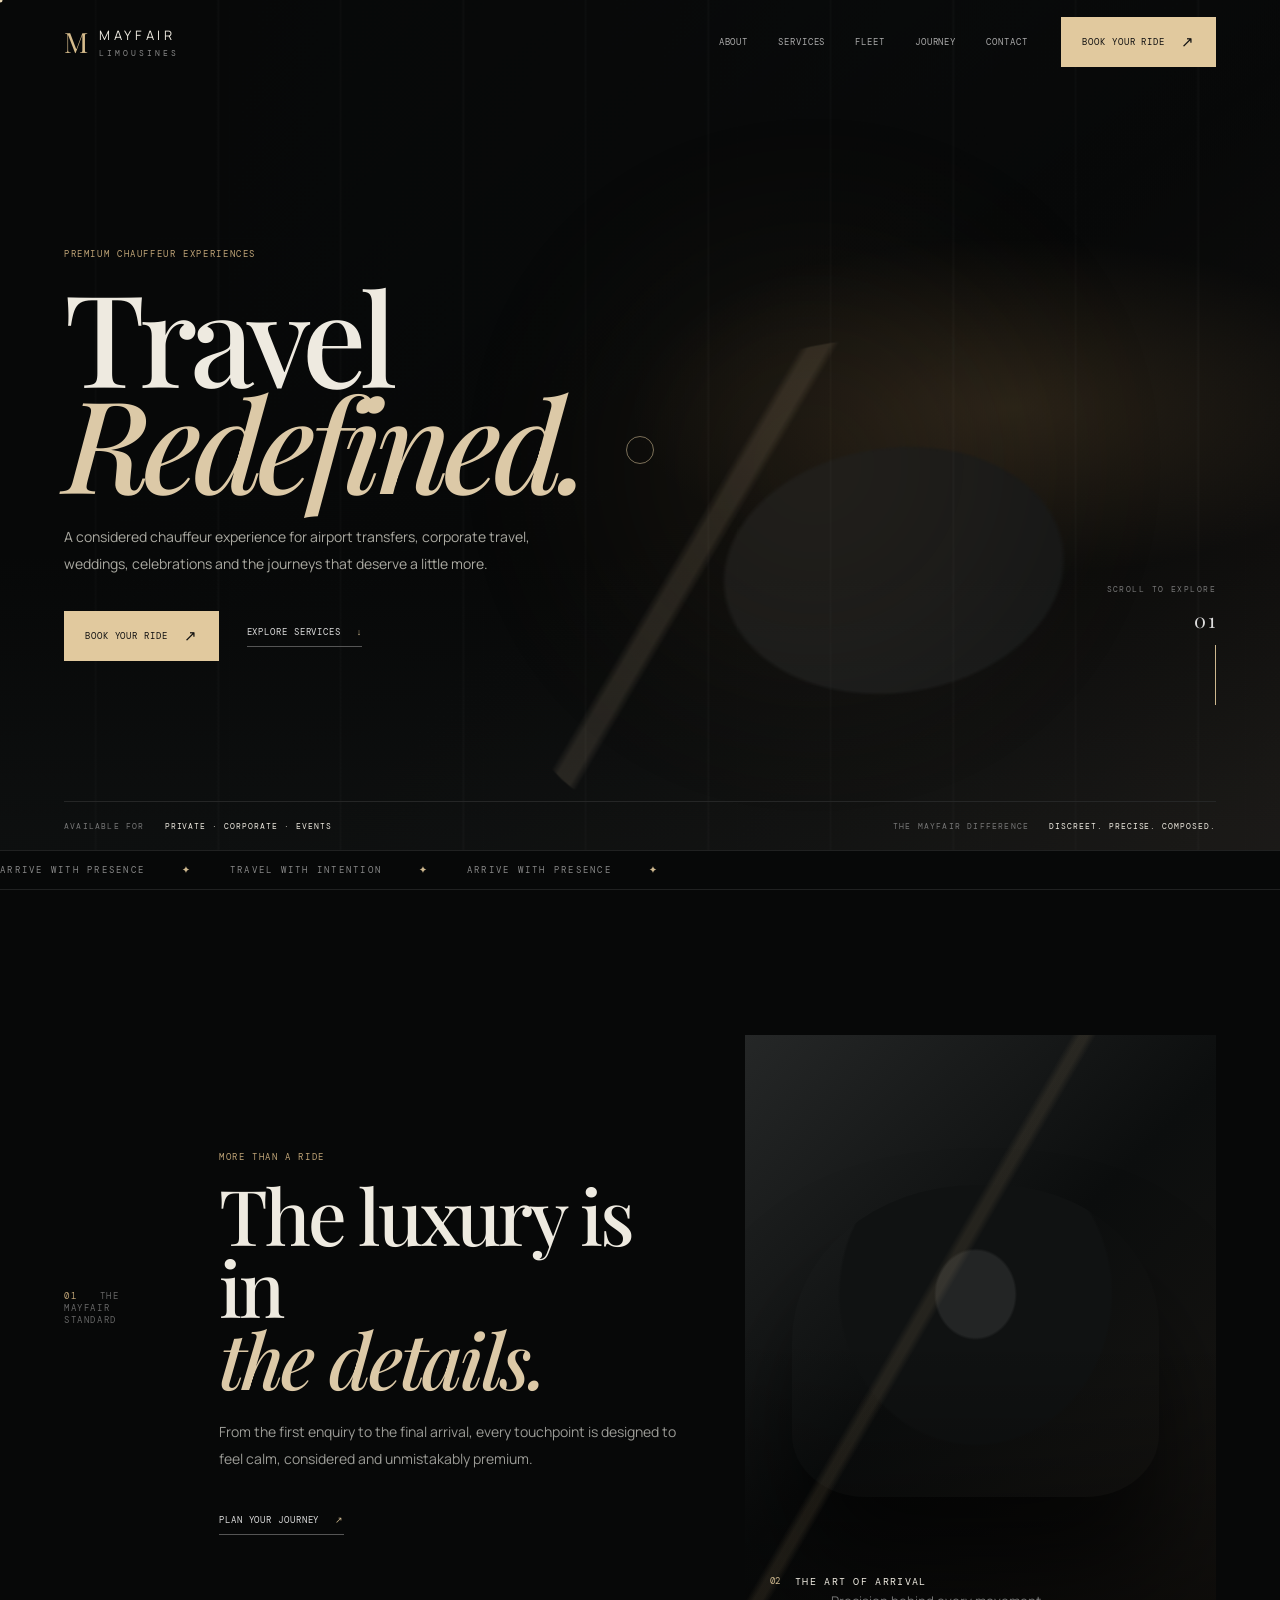
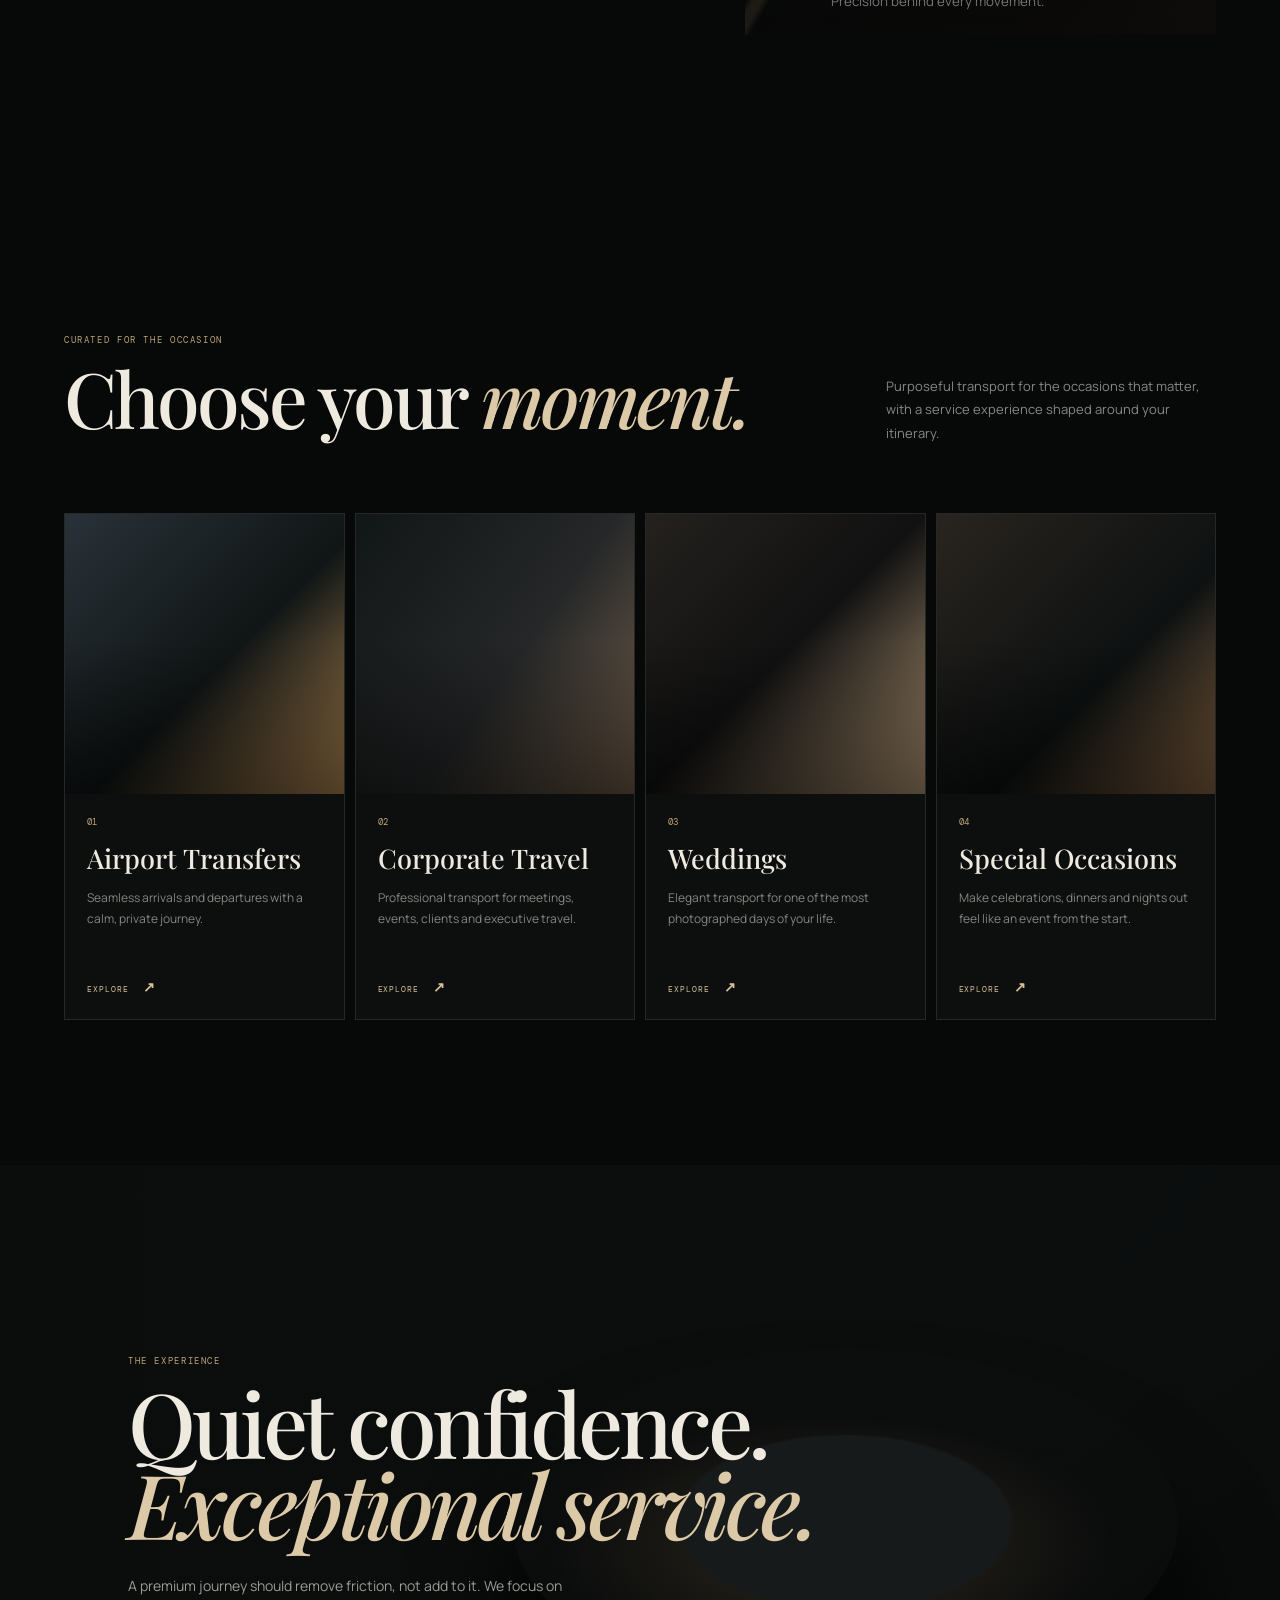
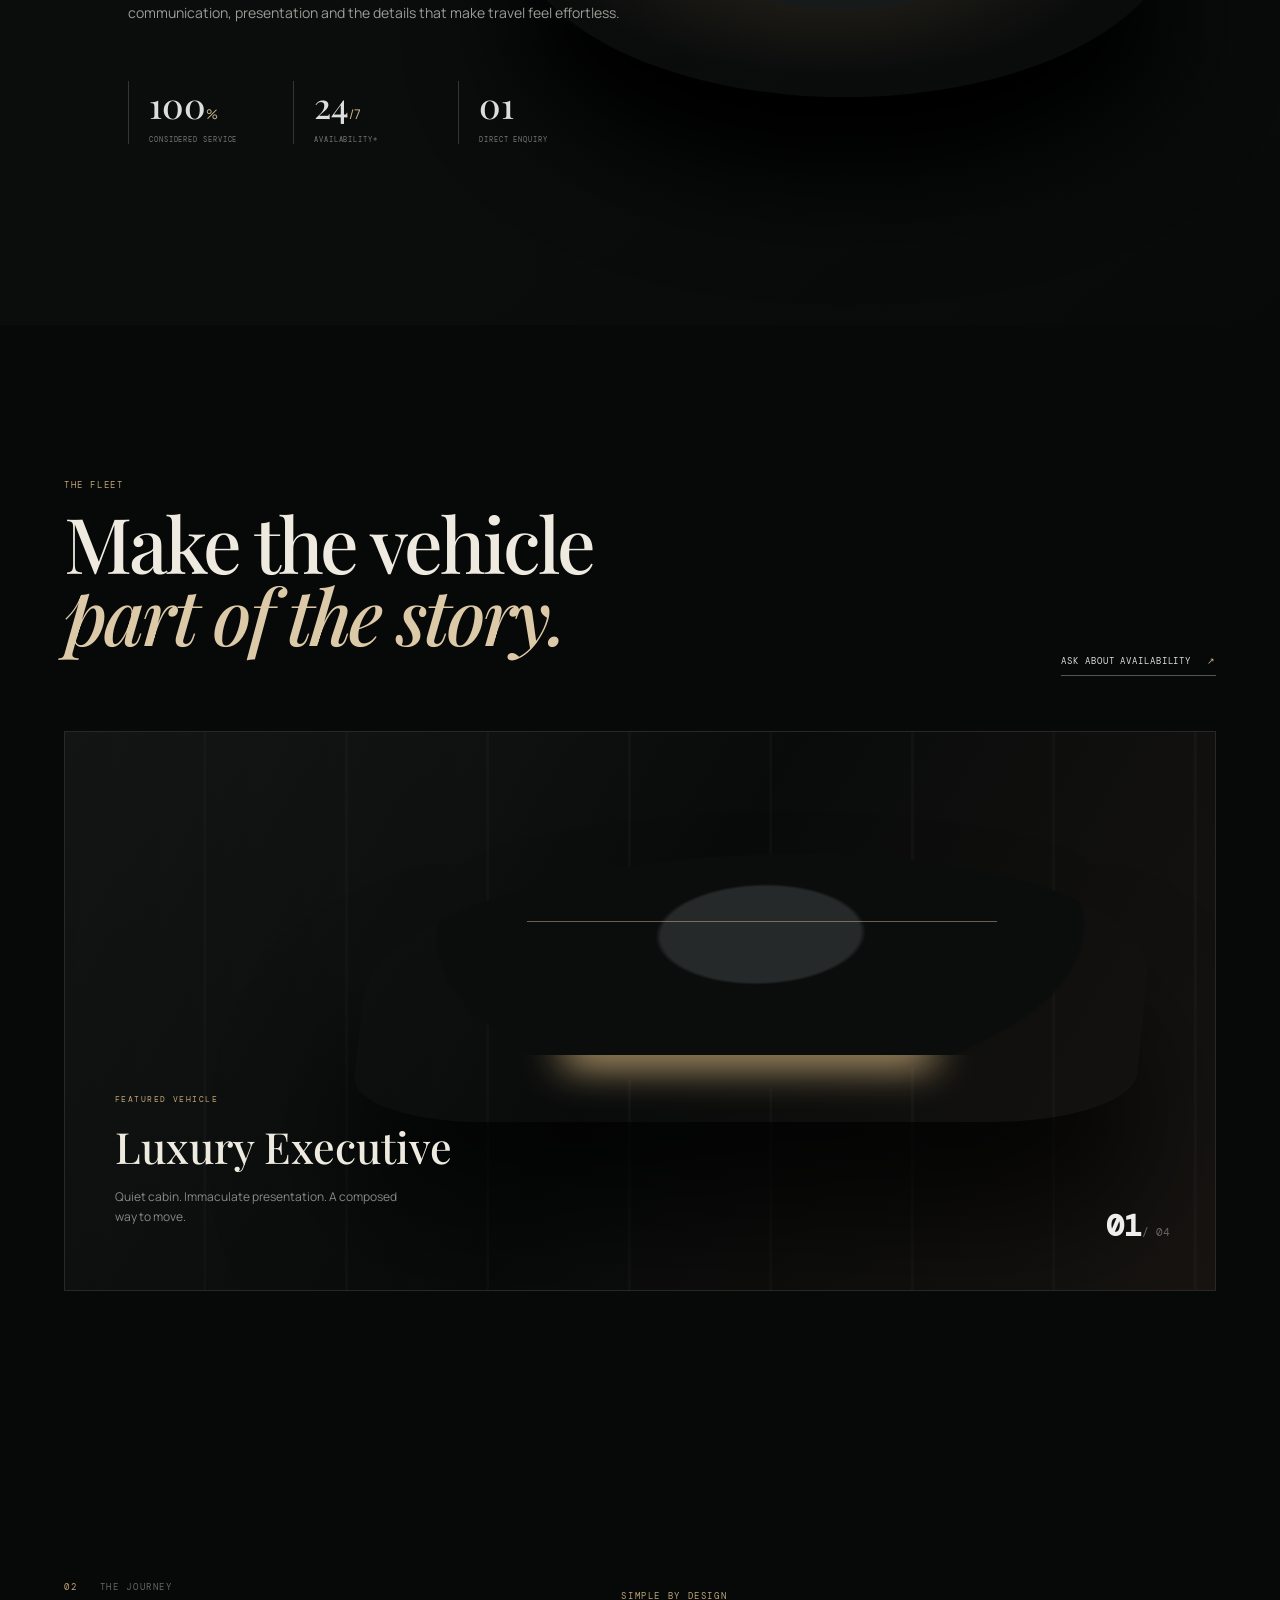
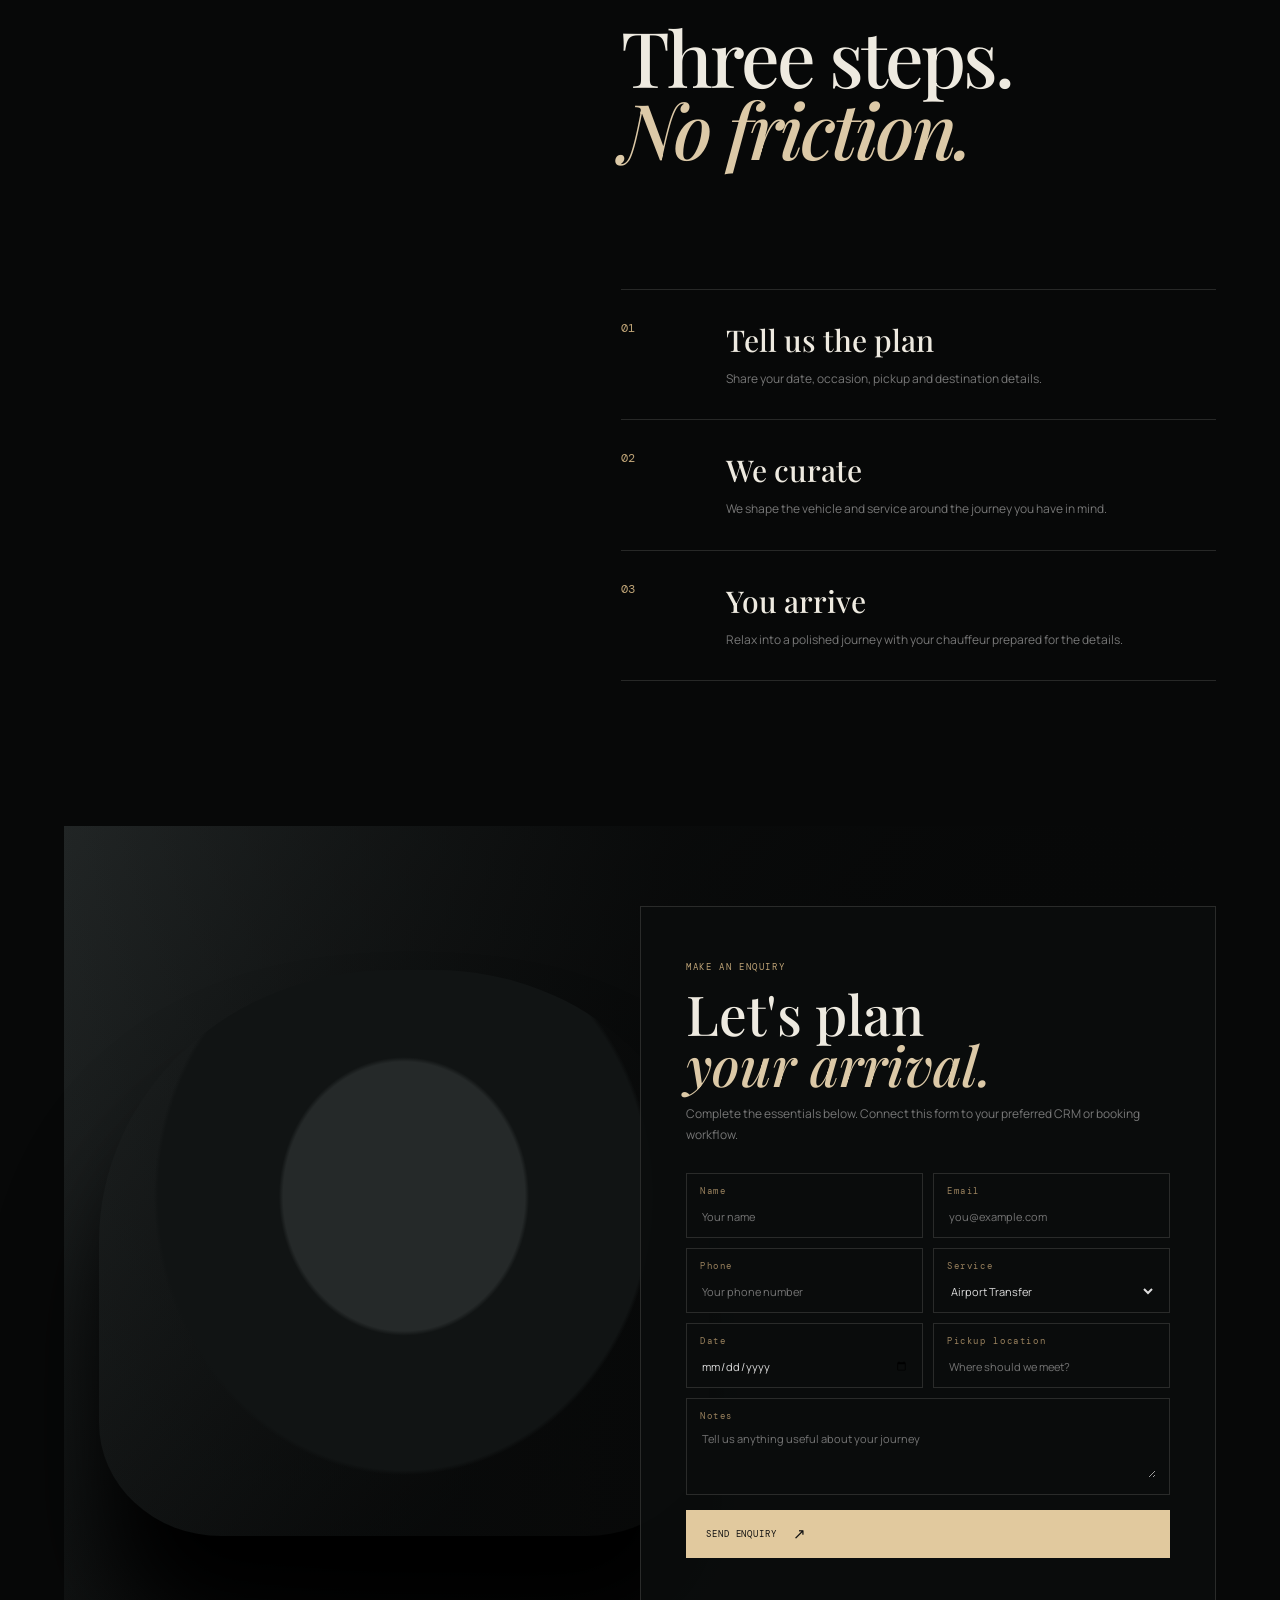
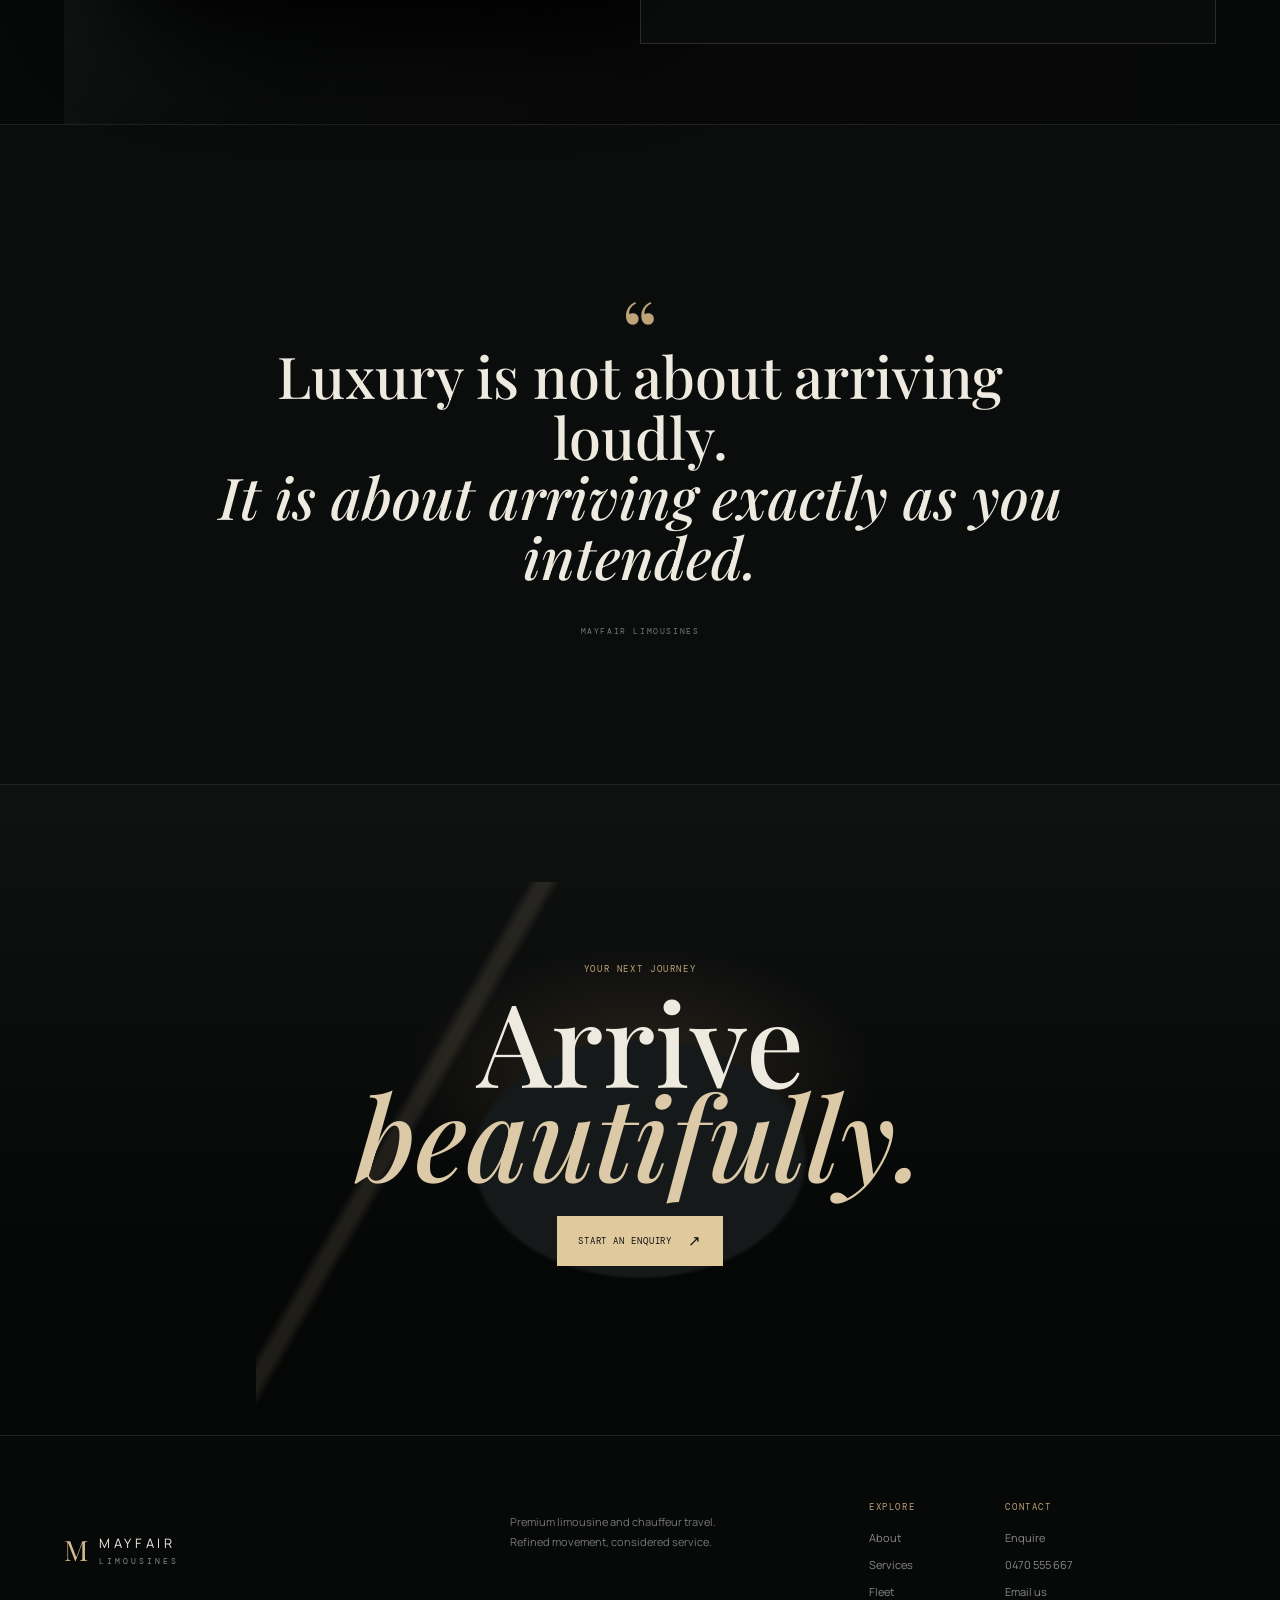
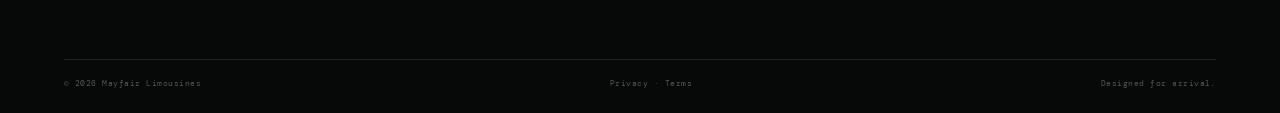
==== index.html @ c1bf8771 "first commit" ====
<!doctype html>
<html lang="en">
<head>
<meta charset="utf-8">
<meta name="viewport" content="width=device-width,initial-scale=1">
<meta name="description" content="Mayfair Limousines — premium chauffeur and limousine experiences.">
<title>Mayfair Limousines — Travel Redefined</title>
<link rel="preconnect" href="https://fonts.googleapis.com">
<link href="https://fonts.googleapis.com/css2?family=DM+Mono&family=Manrope:wght@400;500;600;700&family=Playfair+Display:ital,wght@0,500;0,600;1,500;1,600&display=swap" rel="stylesheet">
<link rel="stylesheet" href="style.css">
</head>
<body>
<div class="loader"><div class="loader-logo">MAYFAIR<span>LIMOUSINES</span></div><div class="loader-line"><i></i></div><small>PREPARING YOUR ARRIVAL</small></div>
<div class="cursor"></div><div class="cursor-ring"></div>

<header class="nav">
  <a class="logo" href="#top"><b>M</b><span>MAYFAIR<small>LIMOUSINES</small></span></a>
  <nav>
    <a href="#about">About</a><a href="#services">Services</a><a href="#fleet">Fleet</a><a href="#journey">Journey</a><a href="#contact">Contact</a>
  </nav>
  <a class="nav-cta magnetic" href="#booking">Book your ride <em>↗</em></a>
  <button class="hamb" aria-label="Open menu"><i></i><i></i></button>
</header>

<main id="top">
<section class="hero">
  <div class="hero-bg"></div><div class="hero-glow"></div>
  <div class="hero-content">
    <p class="eyebrow reveal">PREMIUM CHAUFFEUR EXPERIENCES</p>
    <h1 class="reveal">Travel<br><i>Redefined.</i></h1>
    <p class="hero-copy reveal">A considered chauffeur experience for airport transfers, corporate travel, weddings, celebrations and the journeys that deserve a little more.</p>
    <div class="hero-actions reveal"><a class="btn magnetic" href="#booking">Book your ride <em>↗</em></a><a class="under" href="#services">Explore services <span>↓</span></a></div>
  </div>
  <div class="hero-side reveal"><span>SCROLL TO EXPLORE</span><b>01</b><i></i></div>
  <div class="hero-bottom reveal">
    <div><span>AVAILABLE FOR</span><strong>PRIVATE · CORPORATE · EVENTS</strong></div>
    <div><span>THE MAYFAIR DIFFERENCE</span><strong>DISCREET. PRECISE. COMPOSED.</strong></div>
  </div>
</section>

<section class="marquee"><div>ARRIVE WITH PRESENCE <b>✦</b> TRAVEL WITH INTENTION <b>✦</b> ARRIVE WITH PRESENCE <b>✦</b></div></section>

<section class="about section" id="about">
  <div class="index">01 <span>THE MAYFAIR STANDARD</span></div>
  <div class="about-copy reveal">
    <p class="eyebrow">MORE THAN A RIDE</p>
    <h2>The luxury is in<br><i>the details.</i></h2>
    <p>From the first enquiry to the final arrival, every touchpoint is designed to feel calm, considered and unmistakably premium.</p>
    <a class="under" href="#booking">Plan your journey <span>↗</span></a>
  </div>
  <div class="about-visual reveal"><div class="visual-caption"><span>02</span><b>THE ART OF ARRIVAL</b><small>Precision behind every movement.</small></div></div>
</section>

<section class="services section" id="services">
  <div class="section-head">
    <div><p class="eyebrow">CURATED FOR THE OCCASION</p><h2>Choose your <i>moment.</i></h2></div>
    <p>Purposeful transport for the occasions that matter, with a service experience shaped around your itinerary.</p>
  </div>
  <div class="service-grid">
    <article class="service-card reveal"><div class="service-photo airport"></div><span>01</span><h3>Airport Transfers</h3><p>Seamless arrivals and departures with a calm, private journey.</p><a href="#booking">Explore <b>↗</b></a></article>
    <article class="service-card reveal"><div class="service-photo corporate"></div><span>02</span><h3>Corporate Travel</h3><p>Professional transport for meetings, events, clients and executive travel.</p><a href="#booking">Explore <b>↗</b></a></article>
    <article class="service-card reveal"><div class="service-photo weddings"></div><span>03</span><h3>Weddings</h3><p>Elegant transport for one of the most photographed days of your life.</p><a href="#booking">Explore <b>↗</b></a></article>
    <article class="service-card reveal"><div class="service-photo occasions"></div><span>04</span><h3>Special Occasions</h3><p>Make celebrations, dinners and nights out feel like an event from the start.</p><a href="#booking">Explore <b>↗</b></a></article>
  </div>
</section>

<section class="statement section">
  <div class="statement-bg"></div>
  <div class="statement-content reveal"><p class="eyebrow">THE EXPERIENCE</p><h2>Quiet confidence.<br><i>Exceptional service.</i></h2><p>A premium journey should remove friction, not add to it. We focus on communication, presentation and the details that make travel feel effortless.</p><div class="stats"><div><b data-count="100">0</b><small>%</small><span>CONSIDERED SERVICE</span></div><div><b data-count="24">0</b><small>/7</small><span>AVAILABILITY*</span></div><div><b>01</b><span>DIRECT ENQUIRY</span></div></div></div>
</section>

<section class="fleet section" id="fleet">
  <div class="section-head">
    <div><p class="eyebrow">THE FLEET</p><h2>Make the vehicle<br><i>part of the story.</i></h2></div>
    <a class="under" href="#booking">Ask about availability <span>↗</span></a>
  </div>
  <div class="fleet-stage reveal">
    <div class="car-silhouette"></div>
    <div class="fleet-copy"><span>FEATURED VEHICLE</span><h3>Luxury Executive</h3><p>Quiet cabin. Immaculate presentation. A composed way to move.</p></div>
    <div class="fleet-index"><b>01</b><span>/ 04</span></div>
  </div>
</section>

<section class="process section" id="journey">
  <div class="index">02 <span>THE JOURNEY</span></div>
  <div class="process-head reveal"><p class="eyebrow">SIMPLE BY DESIGN</p><h2>Three steps.<br><i>No friction.</i></h2></div>
  <div class="steps">
    <article class="step reveal"><b>01</b><div><h3>Tell us the plan</h3><p>Share your date, occasion, pickup and destination details.</p></div></article>
    <article class="step reveal"><b>02</b><div><h3>We curate</h3><p>We shape the vehicle and service around the journey you have in mind.</p></div></article>
    <article class="step reveal"><b>03</b><div><h3>You arrive</h3><p>Relax into a polished journey with your chauffeur prepared for the details.</p></div></article>
  </div>
</section>

<section class="booking section" id="booking">
  <div class="booking-image"></div>
  <div class="booking-panel reveal">
    <p class="eyebrow">MAKE AN ENQUIRY</p><h2>Let's plan<br><i>your arrival.</i></h2>
    <p class="muted">Complete the essentials below. Connect this form to your preferred CRM or booking workflow.</p>
    <form id="bookingForm">
      <div class="field"><label>Name</label><input required name="name" placeholder="Your name"></div>
      <div class="field"><label>Email</label><input required type="email" name="email" placeholder="you@example.com"></div>
      <div class="field"><label>Phone</label><input name="phone" placeholder="Your phone number"></div>
      <div class="field"><label>Service</label><select name="service"><option>Airport Transfer</option><option>Corporate Travel</option><option>Wedding</option><option>Special Occasion</option></select></div>
      <div class="field"><label>Date</label><input required type="date" name="date"></div>
      <div class="field"><label>Pickup location</label><input name="pickup" placeholder="Where should we meet?"></div>
      <div class="field full"><label>Notes</label><textarea name="notes" rows="3" placeholder="Tell us anything useful about your journey"></textarea></div>
      <button class="btn magnetic" type="submit">Send enquiry <em>↗</em></button>
      <p class="form-message" role="status"></p>
    </form>
  </div>
</section>

<section class="quote">
  <div class="quote-mark">“</div><blockquote>Luxury is not about arriving loudly.<br><i>It is about arriving exactly as you intended.</i></blockquote><span>MAYFAIR LIMOUSINES</span>
</section>

<section class="final-cta" id="contact">
  <div class="final-bg"></div><div class="final-content reveal"><p class="eyebrow">YOUR NEXT JOURNEY</p><h2>Arrive<br><i>beautifully.</i></h2><a class="btn magnetic" href="#booking">Start an enquiry <em>↗</em></a></div>
</section>
</main>

<footer>
  <div class="footer-top">
    <a class="logo" href="#top"><b>M</b><span>MAYFAIR<small>LIMOUSINES</small></span></a>
    <p>Premium limousine and chauffeur travel.<br>Refined movement, considered service.</p>
    <div class="footer-links"><div><small>EXPLORE</small><a href="#about">About</a><a href="#services">Services</a><a href="#fleet">Fleet</a></div><div><small>CONTACT</small><a href="#booking">Enquire</a><a href="tel:0470555667">0470 555 667</a><a href="mailto:info@mayfairlimousines.com.au">Email us</a></div></div>
  </div>
  <div class="footer-bottom"><span>© 2026 Mayfair Limousines</span><span>Privacy · Terms</span><span>Designed for arrival.</span></div>
</footer>
<script src="script.js"></script>
</body>
</html>
---- style.css ----
*{box-sizing:border-box}html{scroll-behavior:smooth}body{margin:0;background:#070808;color:#eeeae0;font-family:Manrope,Arial,sans-serif;cursor:none}a,button{cursor:none}button,input,select,textarea{font:inherit}a{text-decoration:none;color:inherit}.loader{position:fixed;inset:0;background:#070808;z-index:1000;display:grid;place-content:center;text-align:center;transition:opacity .8s,visibility .8s}.loader.done{opacity:0;visibility:hidden}.loader-logo{font:500 26px "Playfair Display",serif;letter-spacing:.28em}.loader-logo span{display:block;font:9px "DM Mono";letter-spacing:.45em;color:#bfa477;margin-top:7px}.loader-line{width:190px;height:1px;background:#222;margin:28px auto 13px;overflow:hidden}.loader-line i{display:block;height:100%;width:0;background:#d8c29a;animation:load 1.7s forwards}.loader small,.eyebrow,.index,.booking label,.footer-links small{font:9px "DM Mono",monospace;letter-spacing:.18em;color:#bfa477}.cursor,.cursor-ring{position:fixed;pointer-events:none;z-index:2000;border-radius:50%;transform:translate(-50%,-50%)}.cursor{width:5px;height:5px;background:#e6d5b2}.cursor-ring{width:28px;height:28px;border:1px solid rgba(216,194,154,.55);transition:width .2s,height .2s,border-color .2s}.cursor-ring.hover{width:54px;height:54px;border-color:#d8c29a}.nav{height:84px;position:fixed;z-index:50;top:0;left:0;right:0;padding:0 5vw;display:flex;align-items:center;justify-content:space-between;border-bottom:1px solid transparent;transition:.35s}.nav.scrolled{background:rgba(7,8,8,.78);backdrop-filter:blur(16px);border-color:#222}.logo{display:flex;align-items:center;gap:11px}.logo>b{font:28px "Playfair Display";color:#d6bc8c}.logo span{font-size:13px;letter-spacing:.28em}.logo small{display:block;color:#888;font:8px "DM Mono";letter-spacing:.38em;margin-top:4px}.nav nav{display:flex;gap:30px;margin-left:auto;margin-right:34px}.nav nav a{font:9px "DM Mono";letter-spacing:.1em;text-transform:uppercase;color:#aaa}.nav nav a:hover{color:#e6d5b2}.nav-cta,.btn{background:#e1c99e;color:#111;padding:14px 20px;border:1px solid #e1c99e;font:9px "DM Mono";letter-spacing:.1em;text-transform:uppercase;display:inline-flex;align-items:center;gap:16px;transition:transform .25s,background .25s}.nav-cta:hover,.btn:hover{background:#f1dfbc}.nav-cta em,.btn em{font-style:normal;font-size:15px}.hamb{display:none;background:none;border:0}.hamb i{display:block;width:24px;height:1px;background:#eee;margin:6px}.hero{min-height:850px;position:relative;display:flex;align-items:center;padding:150px 5vw 100px;overflow:hidden}.hero-bg{position:absolute;inset:0;background:radial-gradient(ellipse at 78% 48%,rgba(161,125,75,.2),transparent 26%),linear-gradient(110deg,#070808 8%,rgba(7,8,8,.76) 42%,rgba(7,8,8,.1) 100%),linear-gradient(145deg,#111617,#080909 55%,#191613)}.hero-bg:before{content:"";position:absolute;right:5%;bottom:5%;width:52%;height:55%;border-radius:48% 52% 22% 25%;background:radial-gradient(ellipse at 50% 48%,#161717 0 34%,transparent 35%),linear-gradient(115deg,transparent 25%,rgba(220,195,157,.13) 26% 28%,transparent 29%);filter:blur(.2px);transform:skewX(-7deg)}.hero-bg:after{content:"";position:absolute;inset:0;background:repeating-linear-gradient(90deg,transparent 0 9%,rgba(255,255,255,.018) 9.1% 9.2%),linear-gradient(180deg,transparent 65%,#070808 100%);mix-blend-mode:screen}.hero-glow{position:absolute;width:420px;height:420px;right:20%;top:30%;background:#b58b54;opacity:.07;filter:blur(100px);border-radius:50%}.hero-content{position:relative;z-index:2;max-width:760px}.hero h1{font:500 clamp(68px,10vw,140px)/.83 "Playfair Display";letter-spacing:-.055em;margin:22px 0 30px}.hero h1 i,h2 i{font-style:italic;color:#dcc9a7}.hero-copy{max-width:530px;color:#aaa9a1;font-size:14px;line-height:1.9}.hero-actions{display:flex;gap:28px;align-items:center;margin-top:34px}.under{font:9px "DM Mono";letter-spacing:.1em;text-transform:uppercase;padding-bottom:8px;border-bottom:1px solid #555;color:#ddd}.under span{margin-left:10px;color:#cdb78e}.hero-side{position:absolute;right:5vw;bottom:145px;z-index:3;display:flex;flex-direction:column;gap:12px;align-items:flex-end;color:#777;font:8px "DM Mono";letter-spacing:.18em}.hero-side b{font:20px "Playfair Display";color:#ddd}.hero-side i{height:60px;width:1px;background:#cdb78e}.hero-bottom{position:absolute;bottom:0;left:5vw;right:5vw;z-index:3;border-top:1px solid #252626;display:flex;justify-content:space-between;padding:19px 0}.hero-bottom div{display:flex;gap:20px}.hero-bottom span{font:8px "DM Mono";color:#777;letter-spacing:.15em}.hero-bottom strong{font:8px "DM Mono";font-weight:400;letter-spacing:.12em}.marquee{overflow:hidden;border-block:1px solid #202121;padding:13px 0;white-space:nowrap;color:#888;font:9px "DM Mono";letter-spacing:.25em}.marquee div{animation:marquee 22s linear infinite}.marquee b{color:#cdb78e;margin:0 30px}.section{max-width:1300px;width:90vw;margin:auto;padding:145px 0}.index{margin-bottom:55px}.index span{color:#666;margin-left:16px}.about{display:grid;grid-template-columns:100px 1fr 1fr;gap:55px;align-items:center}.about-copy h2,.section-head h2,.process h2{font:500 clamp(50px,6vw,86px)/.94 "Playfair Display";letter-spacing:-.04em;margin:15px 0 25px}.about-copy>p:not(.eyebrow){max-width:500px;color:#9b9b96;line-height:1.9;font-size:14px;margin-bottom:34px}.about-visual{height:600px;position:relative;overflow:hidden;background:linear-gradient(135deg,#252727,#0c0e0e 48%,#1a1713)}.about-visual:before{content:"";position:absolute;width:78%;height:52%;left:10%;top:25%;border-radius:50% 45% 20% 20%;background:radial-gradient(ellipse at 50% 35%,#232525 0 15%,#101212 16% 52%,transparent 53%);box-shadow:0 80px 100px rgba(0,0,0,.6)}.about-visual:after{content:"";position:absolute;inset:0;background:linear-gradient(120deg,transparent 0 40%,rgba(207,177,126,.11) 41% 42%,transparent 43%),linear-gradient(0deg,rgba(0,0,0,.5),transparent 50%)}.visual-caption{position:absolute;z-index:2;left:25px;bottom:25px;display:flex;gap:15px;align-items:flex-start}.visual-caption span{font:9px "DM Mono";color:#cdb78e}.visual-caption b{font:10px "DM Mono";letter-spacing:.13em}.visual-caption small{display:block;color:#777;margin-top:17px;margin-left:-110px}.section-head{display:flex;justify-content:space-between;align-items:end;gap:50px;margin-bottom:55px}.section-head>p{max-width:330px;color:#888;line-height:1.8;font-size:13px}.service-grid{display:grid;grid-template-columns:repeat(4,1fr);gap:10px}.service-card{border:1px solid #262827;background:#0d0f0f;padding-bottom:22px;transition:transform .5s,border-color .3s}.service-card:hover{transform:translateY(-8px);border-color:#9e845a}.service-photo{height:280px;background-size:cover;background-position:center;position:relative;overflow:hidden}.service-photo:after{content:"";position:absolute;inset:0;background:linear-gradient(180deg,transparent 45%,rgba(0,0,0,.55))}.airport{background:linear-gradient(135deg,#293239,#101515 55%,#b58a54)}.corporate{background:linear-gradient(125deg,#111616,#252728 55%,#74604b)}.weddings{background:linear-gradient(135deg,#24211e,#111 50%,#b79b78)}.occasions{background:linear-gradient(135deg,#29241f,#0d1111 60%,#8d6845)}.service-card>span{display:block;color:#bfa477;font:9px "DM Mono";margin:22px 22px 12px}.service-card h3{font:500 27px "Playfair Display";margin:0 22px 12px}.service-card p{color:#858681;font-size:12px;line-height:1.7;margin:0 22px 25px;min-height:62px}.service-card a{font:8px "DM Mono";letter-spacing:.12em;text-transform:uppercase;margin:0 22px;color:#d7c19a}.service-card a b{font-size:14px;margin-left:8px}.statement{position:relative;max-width:none;width:100%;min-height:760px;display:flex;align-items:center;padding-left:10%;overflow:hidden}.statement-bg{position:absolute;inset:0;background:radial-gradient(ellipse at 65% 50%,rgba(196,157,101,.18),transparent 24%),linear-gradient(90deg,#0b0d0d 10%,rgba(9,10,10,.68) 50%,rgba(8,9,9,.25)),linear-gradient(140deg,#161a1a,#070909)}.statement-bg:after{content:"";position:absolute;right:8%;top:24%;width:52%;height:46%;border-radius:50%;background:radial-gradient(ellipse,#171a1a 0 35%,transparent 36%);box-shadow:0 90px 100px #000}.statement-content{position:relative;z-index:2;max-width:700px}.statement-content h2{font:500 clamp(55px,7vw,100px)/.9 "Playfair Display";margin:15px 0 30px;letter-spacing:-.05em}.statement-content>p:not(.eyebrow){color:#9b9b96;max-width:520px;line-height:1.9;font-size:14px}.stats{display:flex;gap:45px;margin-top:55px}.stats div{padding-left:20px;border-left:1px solid #343534;min-width:120px}.stats b{font:500 35px "Playfair Display";color:#ddd}.stats small{color:#cdb78e}.stats span{display:block;color:#777;font:7px "DM Mono";letter-spacing:.13em;margin-top:7px}.fleet-stage{height:560px;position:relative;background:linear-gradient(120deg,#171a19,#090b0b 50%,#171411);overflow:hidden;border:1px solid #272827}.car-silhouette{position:absolute;right:6%;top:22%;width:68%;height:48%;border-radius:55% 46% 18% 17%;background:radial-gradient(ellipse at 50% 30%,#262929 0 18%,#0b0d0d 19% 58%,transparent 59%);box-shadow:0 100px 120px rgba(0,0,0,.7);transform:skewX(-6deg)}.car-silhouette:after{content:"";position:absolute;inset:25% 20%;border-top:1px solid rgba(220,195,157,.45);box-shadow:0 60px 40px -50px #d2b17b}.fleet-stage:before{content:"";position:absolute;inset:0;background:linear-gradient(90deg,rgba(0,0,0,.2),transparent 40%),repeating-linear-gradient(90deg,transparent 0 12%,rgba(255,255,255,.025) 12.1% 12.3%)}.fleet-copy{position:absolute;left:50px;bottom:50px;z-index:2}.fleet-copy span{font:8px "DM Mono";color:#bfa477;letter-spacing:.18em}.fleet-copy h3{font:500 43px "Playfair Display";margin:10px 0}.fleet-copy p{color:#888;max-width:300px;font-size:12px;line-height:1.7}.fleet-index{position:absolute;right:45px;bottom:45px;z-index:2;font:11px "DM Mono";color:#cdb78e}.fleet-index b{font-size:30px;color:#eee}.fleet-index span{color:#666}.process{display:grid;grid-template-columns:1fr 1.3fr;gap:100px}.process-head h2{margin-top:18px}.steps{grid-column:2}.step{display:grid;grid-template-columns:70px 1fr;gap:35px;padding:30px 0;border-top:1px solid #272827;transition:.3s}.step:last-child{border-bottom:1px solid #272827}.step>b{font:12px "DM Mono";color:#bfa477}.step h3{font:500 30px "Playfair Display";margin:0 0 9px}.step p{margin:0;color:#777;font-size:12px;line-height:1.7}.step:hover{padding-left:15px}.booking{position:relative;min-height:760px;display:grid;grid-template-columns:1fr 1fr;padding-top:80px;padding-bottom:80px}.booking-image{position:absolute;inset:0;background:linear-gradient(90deg,rgba(6,7,7,.2),rgba(6,7,7,.82) 53%,#070808 100%),linear-gradient(135deg,#282d2d,#0c0e0e 52%,#17120d)}.booking-image:before{content:"";position:absolute;left:3%;top:16%;width:53%;height:63%;border-radius:48% 45% 20% 20%;background:radial-gradient(ellipse at 50% 40%,#252929 0 28%,#111414 29% 57%,transparent 58%);box-shadow:0 100px 100px #000}.booking-panel{position:relative;z-index:2;grid-column:2;background:rgba(11,13,13,.88);border:1px solid #2a2b2a;padding:45px}.booking-panel h2{font:500 55px/.92 "Playfair Display";margin:15px 0}.muted{color:#777;font-size:12px;line-height:1.7}.booking form{display:grid;grid-template-columns:1fr 1fr;gap:10px;margin-top:28px}.field{border:1px solid #2a2b2a;background:#0a0c0c;padding:11px 13px}.field.full{grid-column:1/-1}.field label{display:block;margin-bottom:7px;color:#9a825e}.field input,.field select,.field textarea{width:100%;background:none;border:0;outline:0;color:#ddd;font-size:11px;resize:vertical}.field select{color:#ddd}.field option{background:#101212}.booking form>.btn{border:0;grid-column:1/-1;margin-top:5px}.form-message{grid-column:1/-1;color:#cdb78e;font:9px "DM Mono";min-height:12px}.quote{text-align:center;padding:145px 20px;background:#0b0d0d;border-block:1px solid #202121}.quote-mark{font:90px "Playfair Display";color:#bfa477;height:75px}.quote blockquote{font:500 clamp(35px,4.5vw,65px)/1.05 "Playfair Display";max-width:900px;margin:0 auto 30px}.quote>span{font:8px "DM Mono";letter-spacing:.2em;color:#777}.final-cta{height:650px;position:relative;display:grid;place-items:center;text-align:center;overflow:hidden}.final-bg{position:absolute;inset:0;background:radial-gradient(ellipse at 50% 45%,rgba(182,143,91,.18),transparent 26%),linear-gradient(180deg,#101212,#050606 75%)}.final-bg:after{content:"";position:absolute;inset:15% 20% 0;background:linear-gradient(120deg,transparent 25%,rgba(220,195,157,.12) 26% 27%,transparent 28%),radial-gradient(ellipse,#161919 0 30%,transparent 31%);filter:blur(.3px)}.final-content{position:relative;z-index:2}.final-content h2{font:500 clamp(65px,9vw,120px)/.82 "Playfair Display";margin:18px 0 35px}.final-content .btn{margin:auto}footer{background:#070808;border-top:1px solid #222;padding:65px 5vw 25px}.footer-top{display:grid;grid-template-columns:1.3fr 1fr 1.2fr;gap:70px;max-width:1300px;margin:auto}.footer-top>p{color:#777;font-size:11px;line-height:1.8}.footer-links{display:flex;gap:90px}.footer-links div{display:flex;flex-direction:column;gap:12px}.footer-links small{margin-bottom:5px}.footer-links a{color:#888;font-size:11px}.footer-links a:hover{color:#e1c99e}.footer-bottom{max-width:1300px;margin:60px auto 0;border-top:1px solid #202121;padding-top:18px;display:flex;justify-content:space-between;color:#555;font:8px "DM Mono";letter-spacing:.06em}@keyframes load{to{width:100%}}@keyframes marquee{to{transform:translateX(-50%)}}@media(max-width:900px){body{cursor:auto}.cursor,.cursor-ring{display:none}.nav nav{display:none}.nav-cta{display:none}.hamb{display:block}.nav.menu-open nav{position:absolute;top:84px;left:0;right:0;display:flex;flex-direction:column;gap:0;background:#090a0a;padding:20px 5vw;border-bottom:1px solid #222}.nav.menu-open nav a{padding:16px 0}.hero{min-height:780px}.hero h1{font-size:76px}.hero-side{display:none}.hero-bottom{display:none}.about{grid-template-columns:1fr;gap:40px}.about .index{margin-bottom:0}.about-visual{height:430px}.service-grid{grid-template-columns:1fr 1fr}.statement{padding:100px 5vw;min-height:650px}.fleet-stage{height:480px}.process{grid-template-columns:1fr;gap:35px}.steps{grid-column:1}.booking{grid-template-columns:1fr;padding:40px 5vw}.booking-panel{grid-column:1}.booking-image{inset:0}.footer-top{grid-template-columns:1fr 1fr}.footer-top>p{grid-column:1/-1}.footer-links{grid-column:1/-1}.cursor,.cursor-ring{display:none}}@media(max-width:560px){.header{height:70px}.logo span{font-size:11px}.hero{padding-top:130px;min-height:730px}.hero h1{font-size:63px}.hero-copy{font-size:12px}.hero-actions{align-items:flex-start;flex-direction:column;gap:18px}.hero-bottom{display:none}.section{padding:95px 0}.section-head{display:block}.section-head>p{margin-top:25px}.service-grid{grid-template-columns:1fr}.service-photo{height:230px}.statement{padding:90px 5vw}.statement-content h2{font-size:58px}.stats{gap:15px;flex-wrap:wrap}.stats div{min-width:100px}.fleet-stage{height:450px}.car-silhouette{right:-18%;width:105%;top:28%}.fleet-copy{left:25px;bottom:28px}.fleet-copy h3{font-size:34px}.fleet-index{right:25px;bottom:30px}.booking-panel{padding:28px 20px}.booking-panel h2{font-size:46px}.booking form{grid-template-columns:1fr}.field.full,.booking form>.btn{grid-column:1}.footer-top{grid-template-columns:1fr}.footer-links{gap:45px}.footer-bottom{flex-direction:column;gap:12px}.quote{padding:100px 20px}.final-cta{height:560px}}@media(prefers-reduced-motion:reduce){html{scroll-behavior:auto}.loader-line i,.marquee div{animation:none}.reveal{transition:none!important}.service-card,.step,.btn{transition:none!important}}
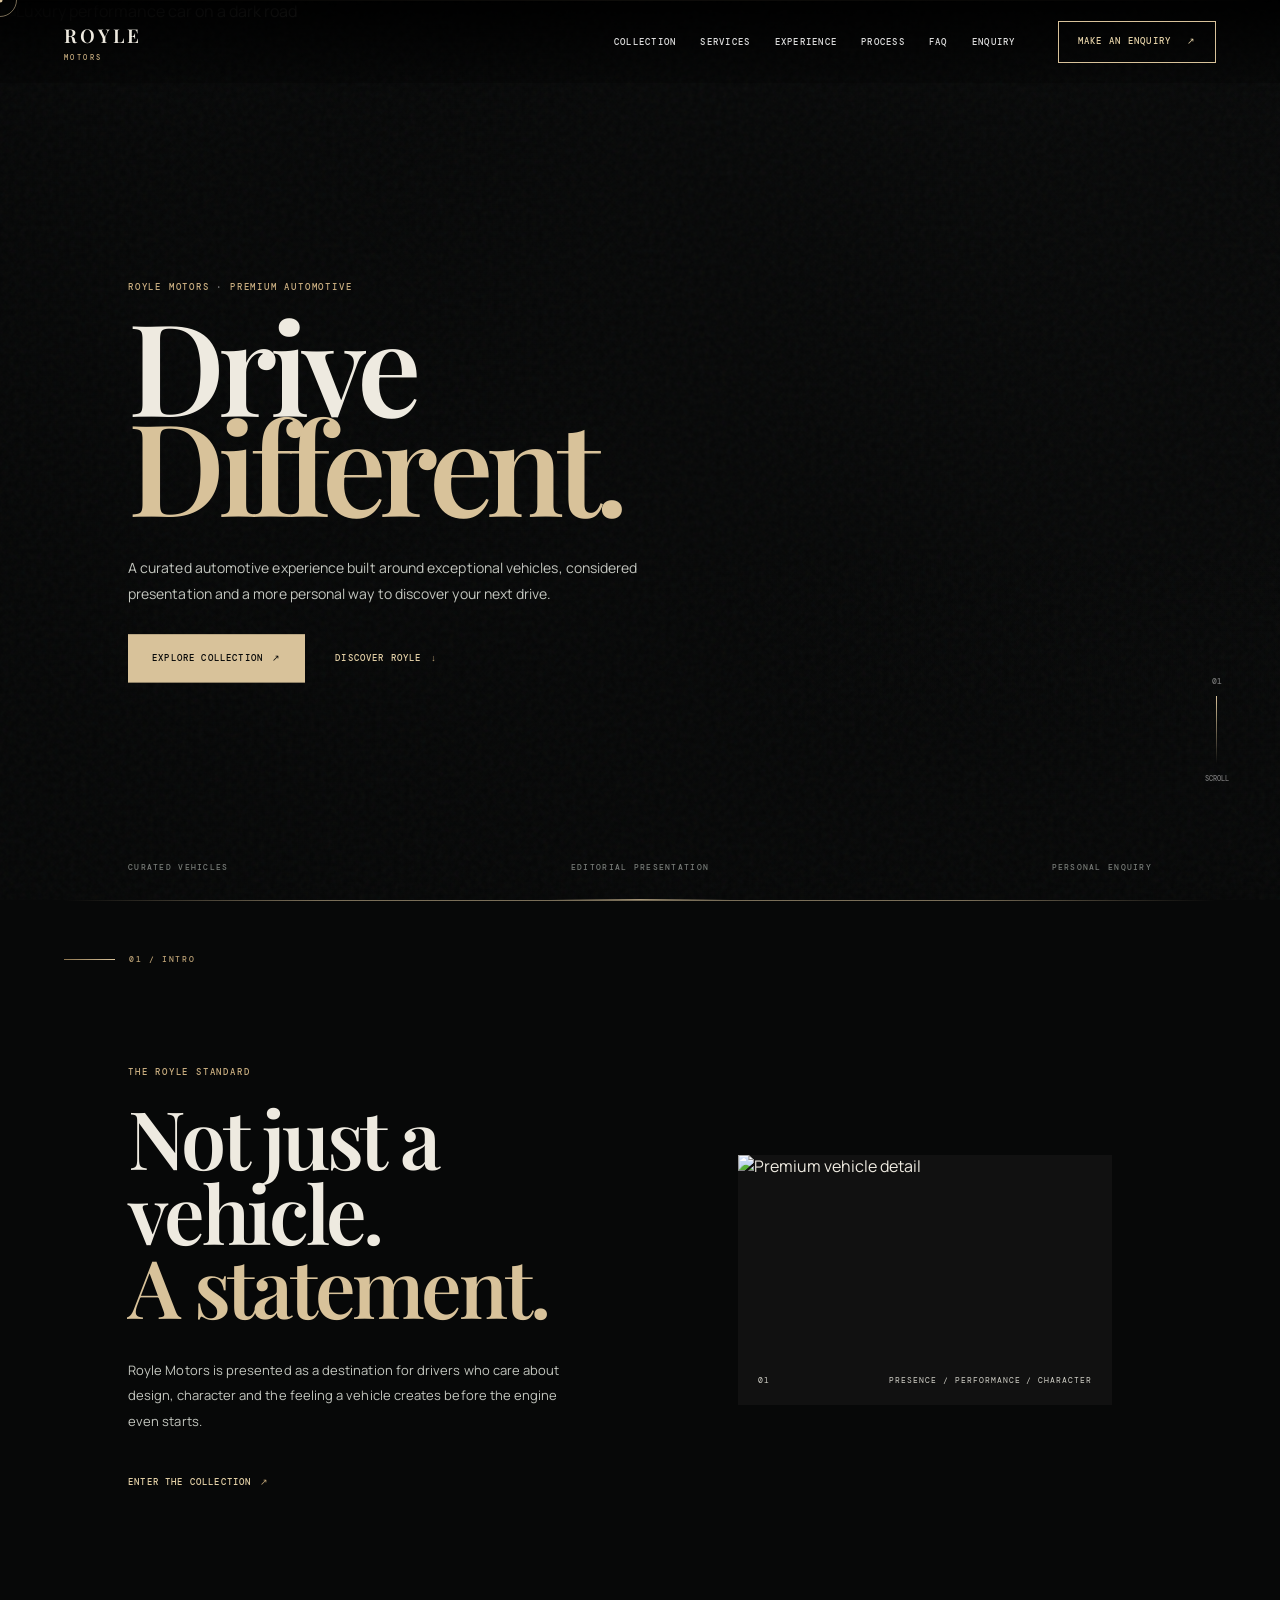
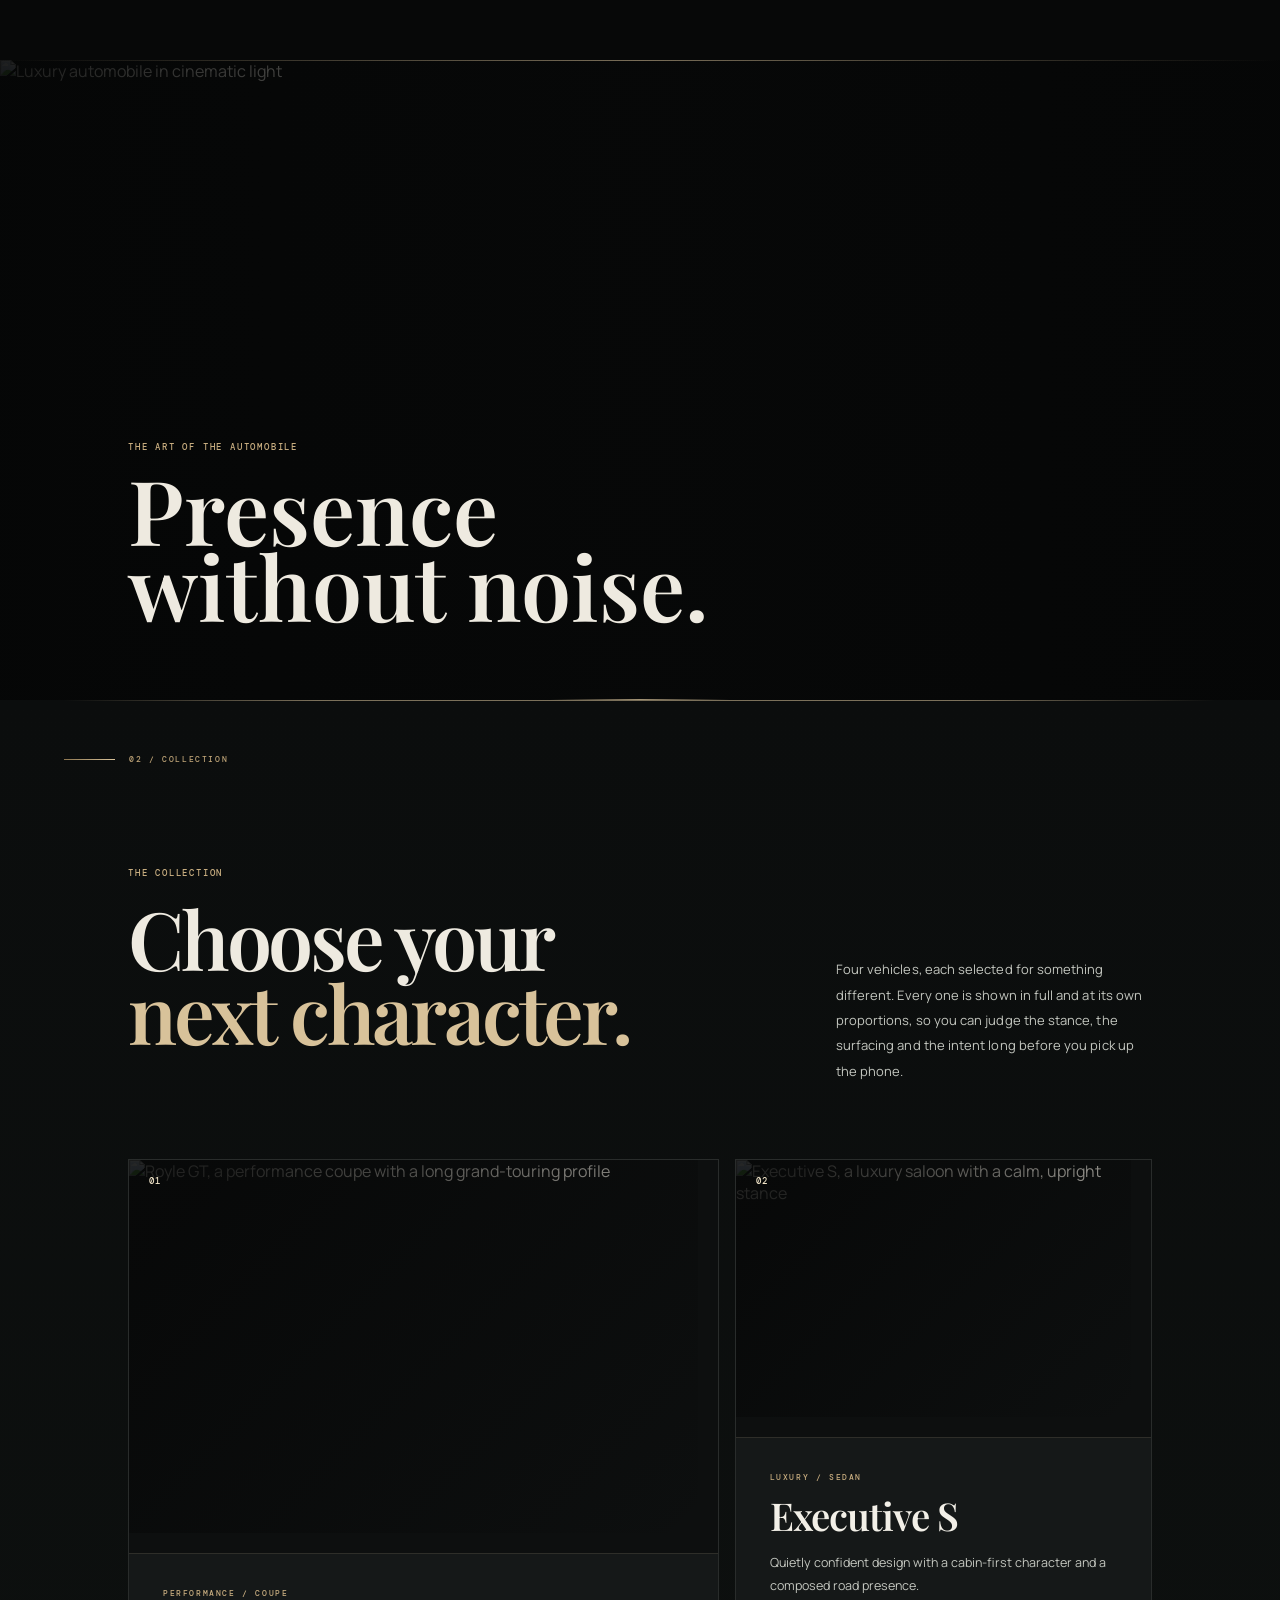
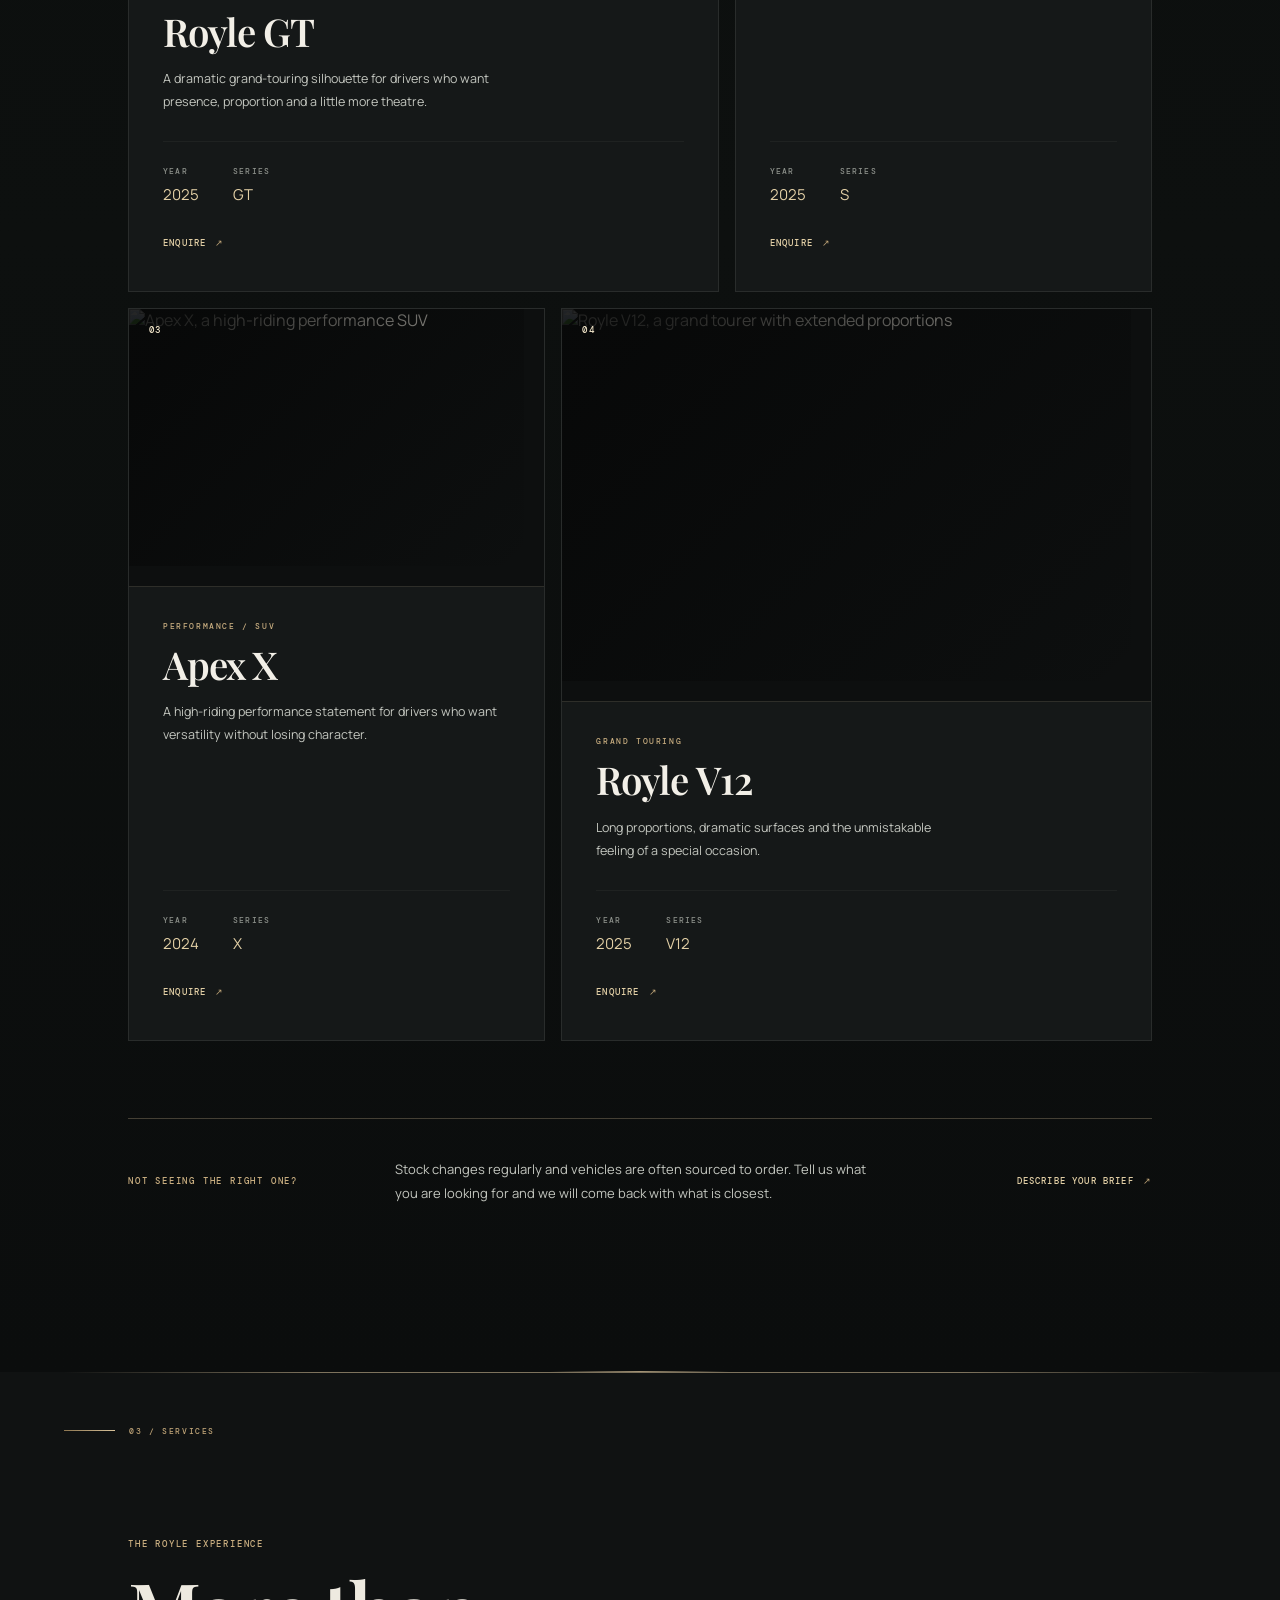
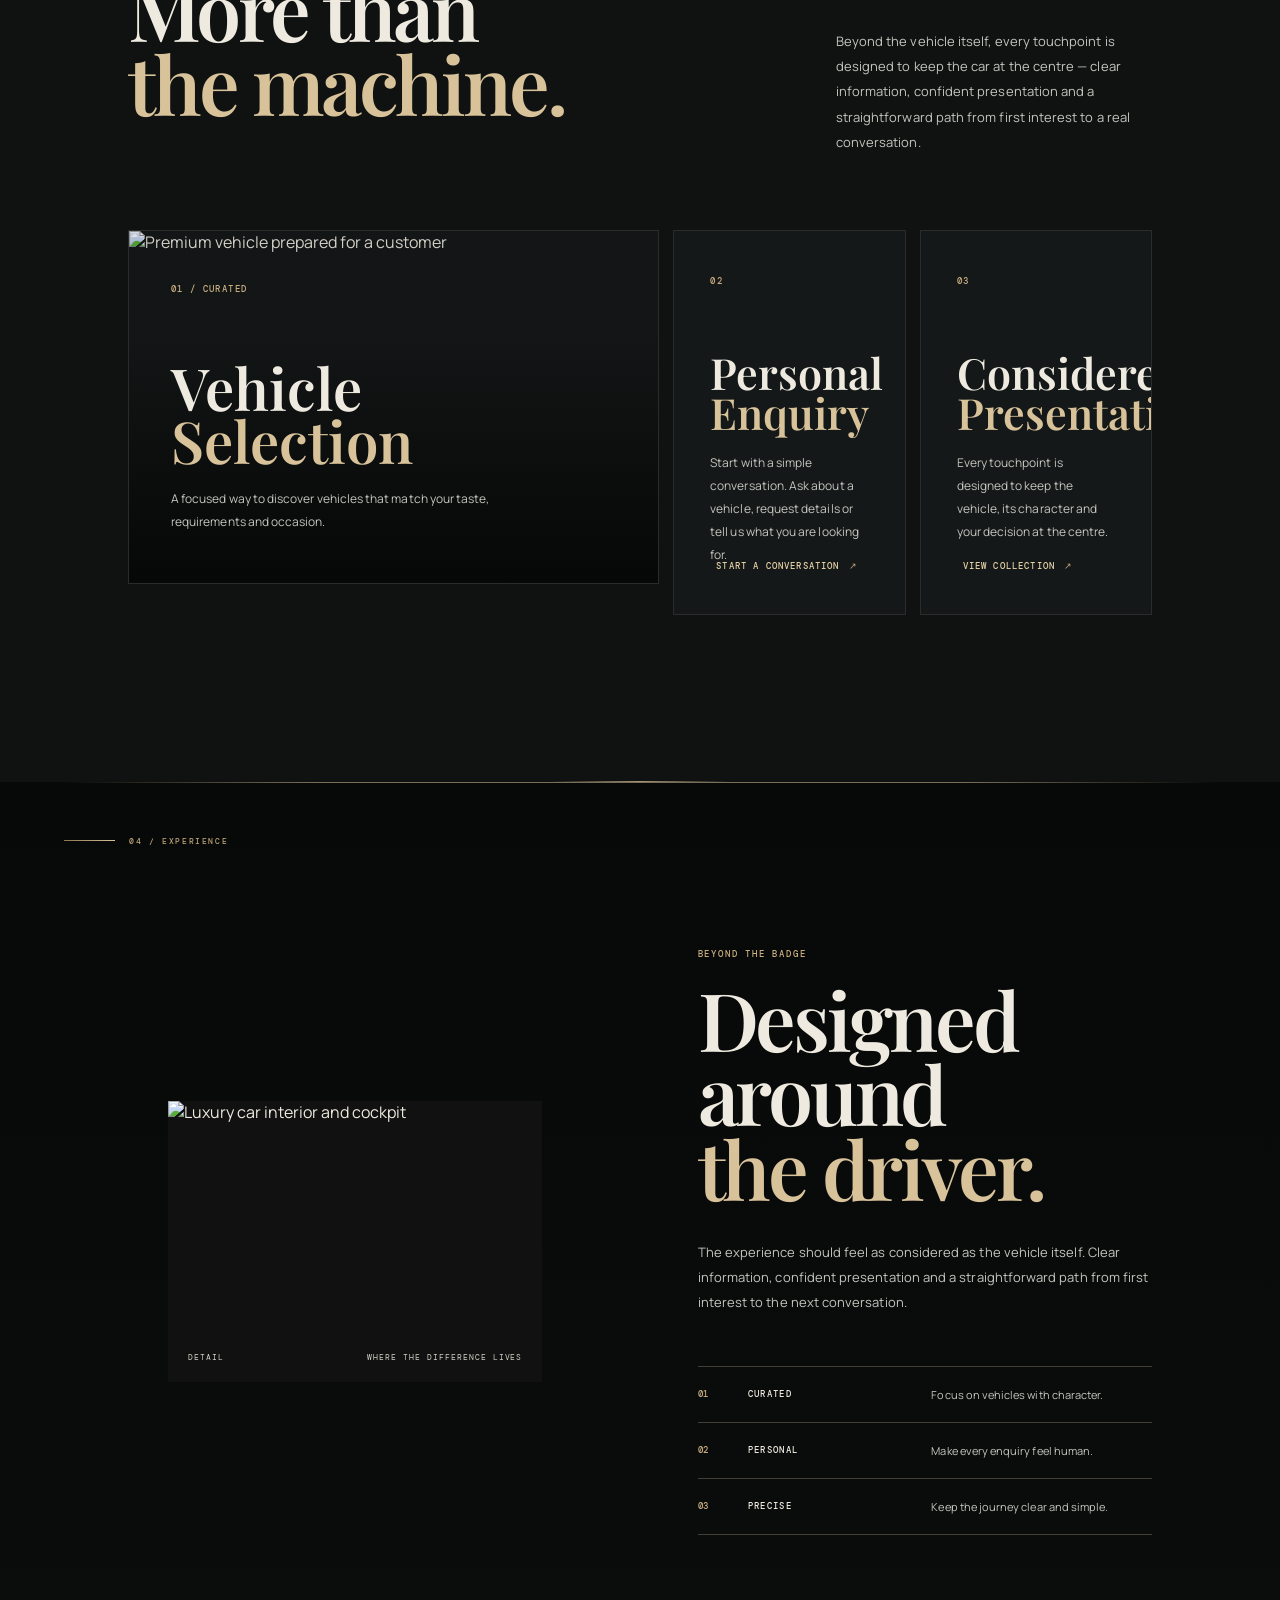
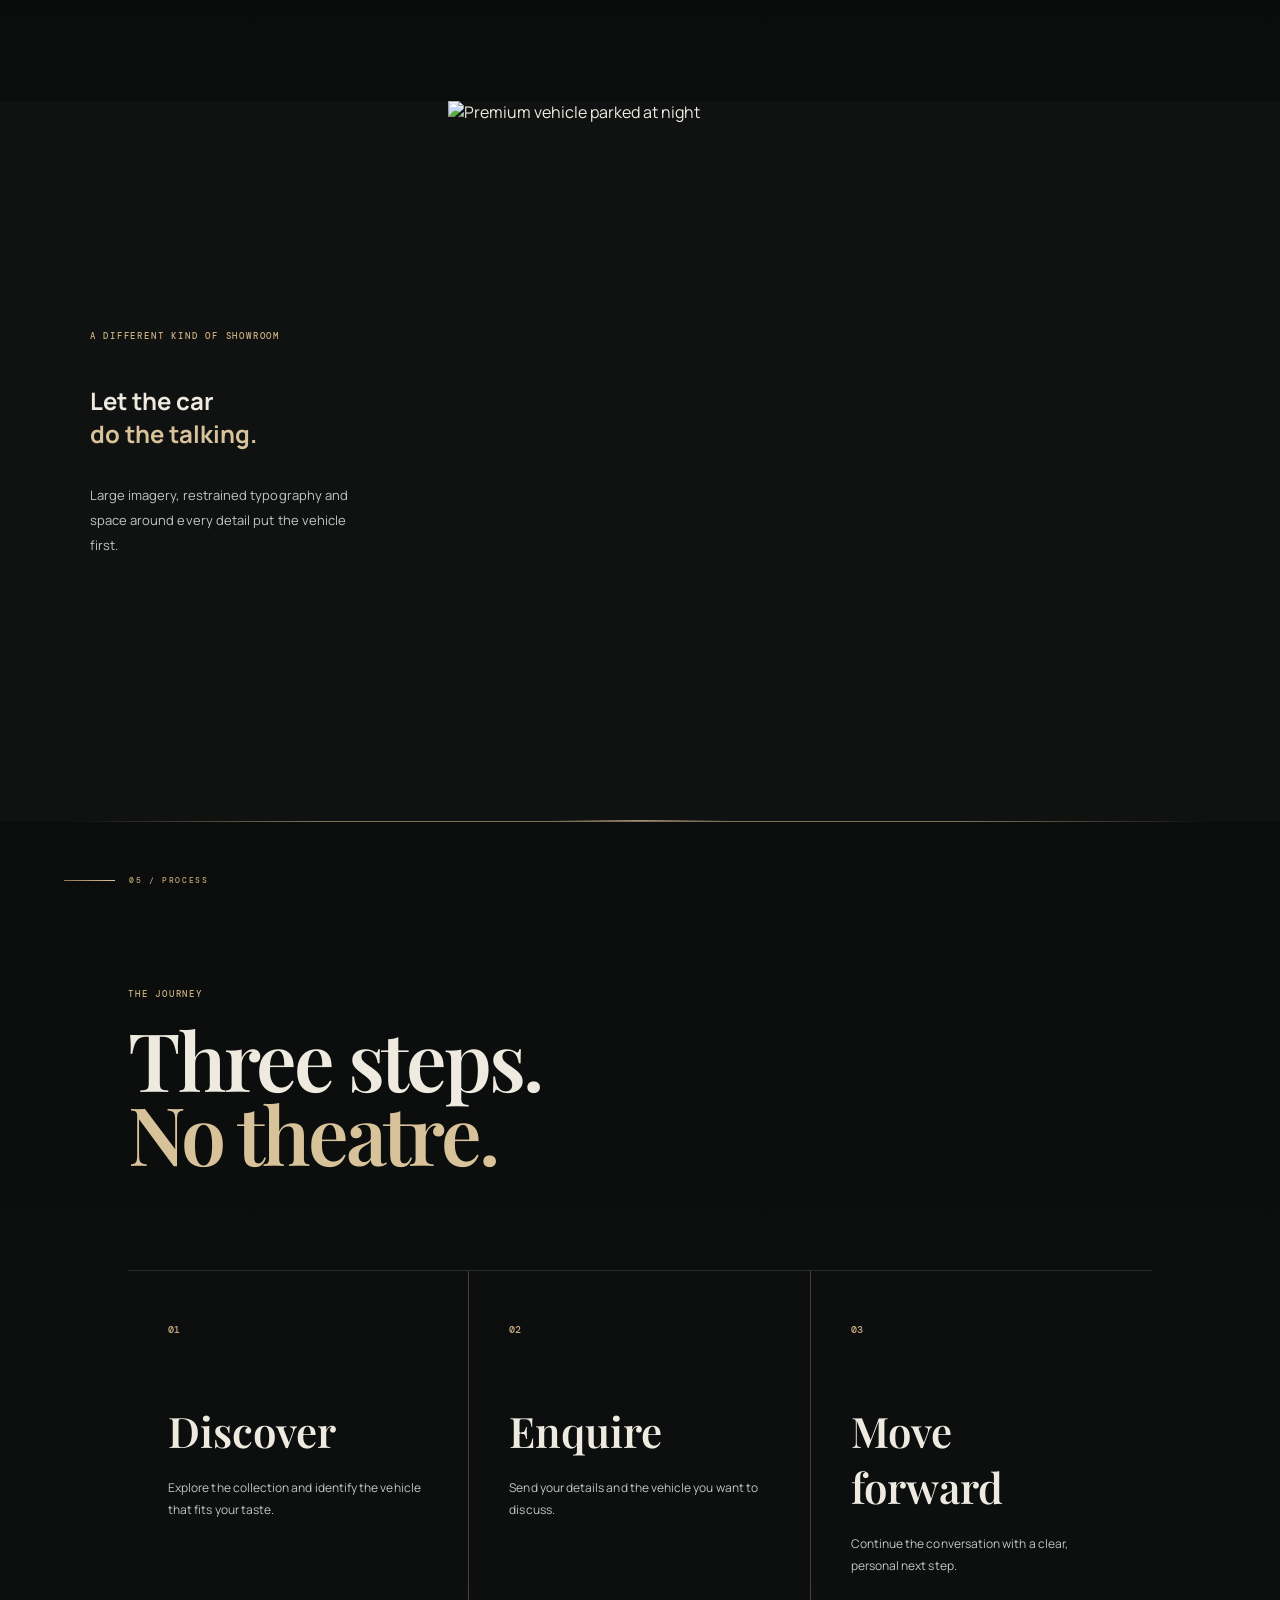
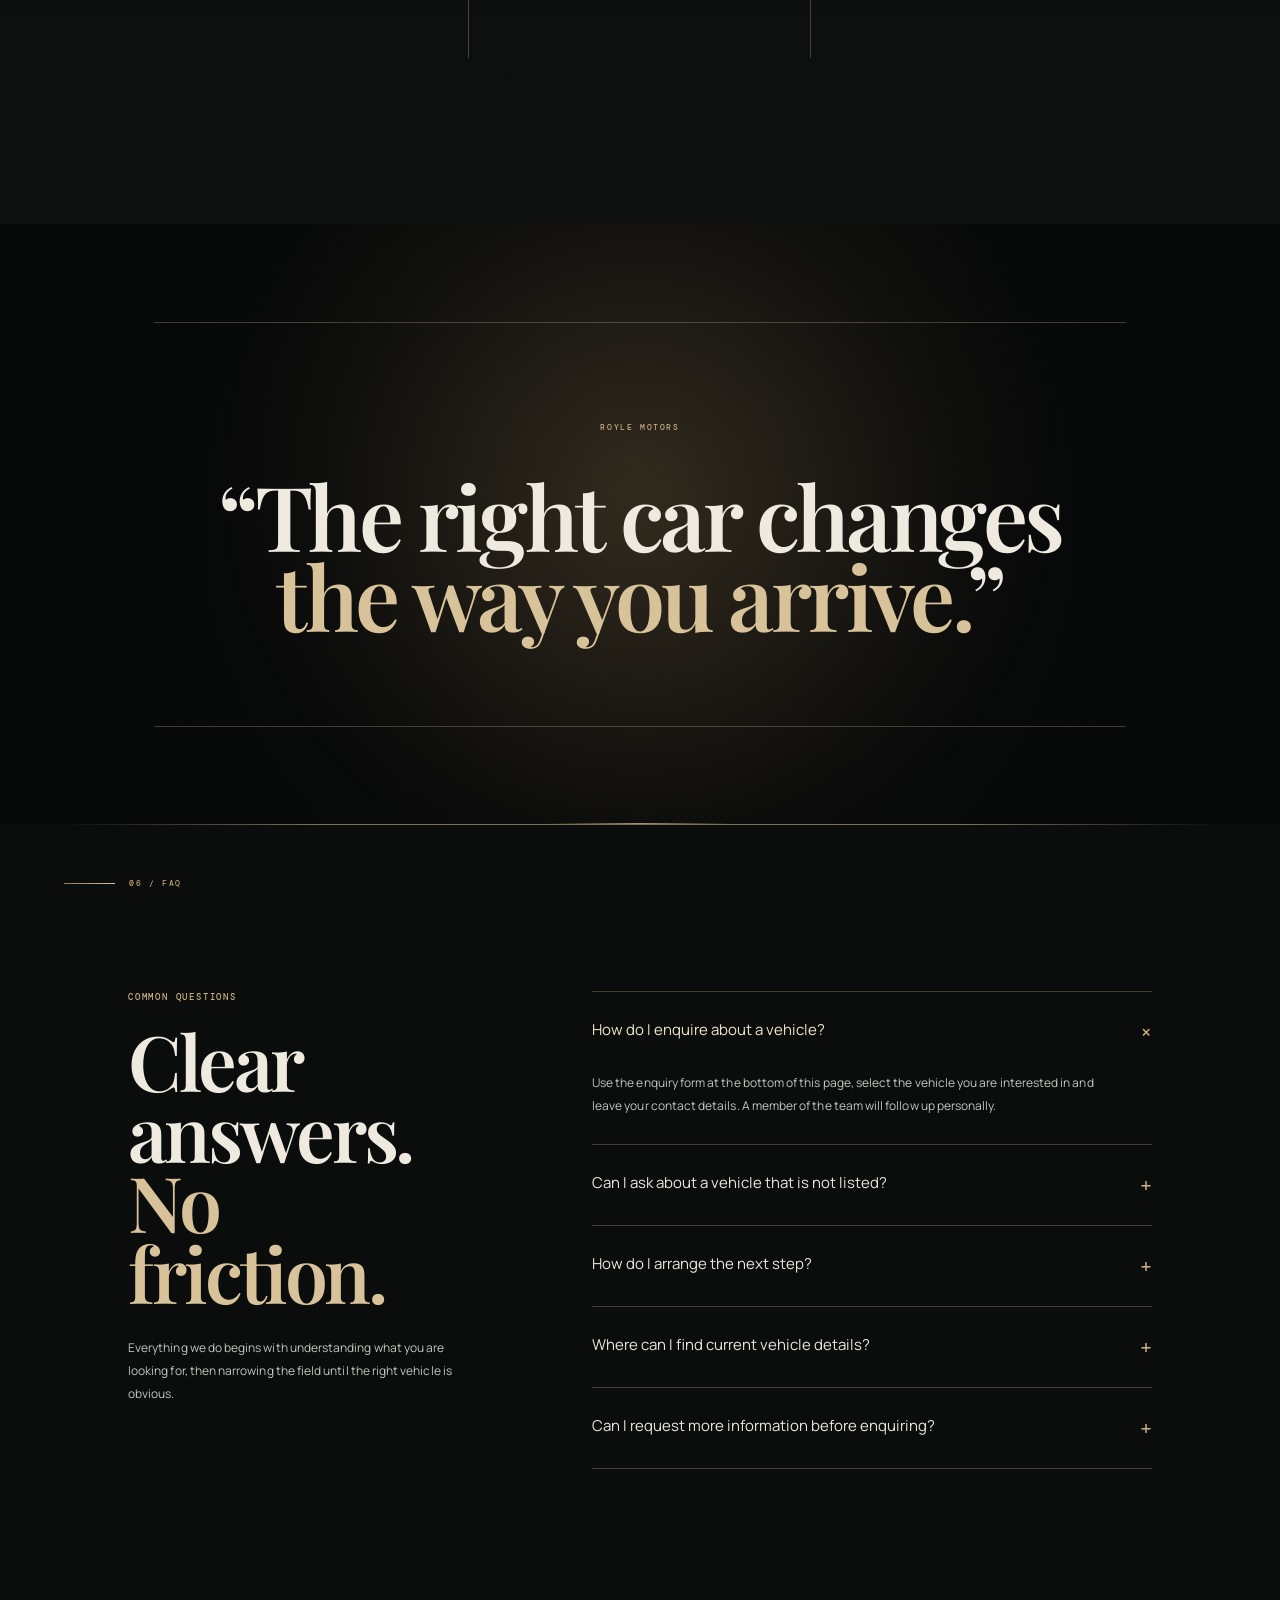
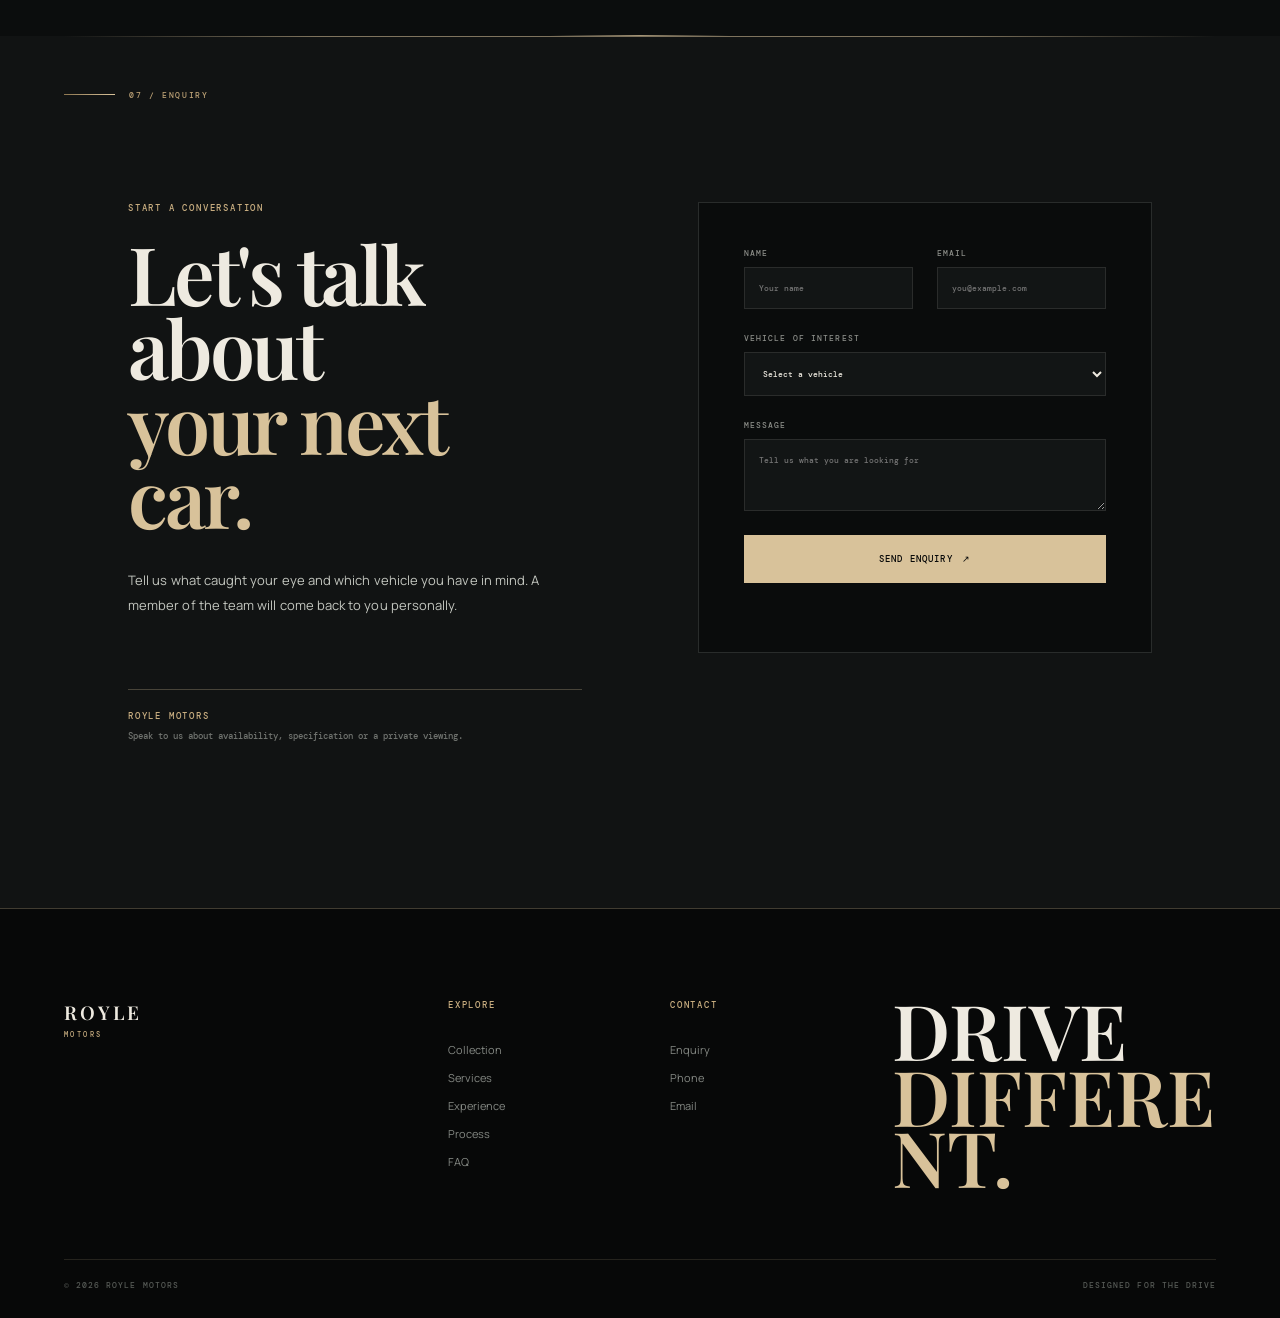
==== commit a082531c: "new desing" ====
--- a/index.html
+++ b/index.html
@@ -1,132 +1,241 @@
 <!doctype html>
 <html lang="en">
 <head>
-<meta charset="utf-8">
-<meta name="viewport" content="width=device-width,initial-scale=1">
-<meta name="description" content="Mayfair Limousines — premium chauffeur and limousine experiences.">
-<title>Mayfair Limousines — Travel Redefined</title>
-<link rel="preconnect" href="https://fonts.googleapis.com">
-<link href="https://fonts.googleapis.com/css2?family=DM+Mono&family=Manrope:wght@400;500;600;700&family=Playfair+Display:ital,wght@0,500;0,600;1,500;1,600&display=swap" rel="stylesheet">
-<link rel="stylesheet" href="style.css">
+  <meta charset="utf-8">
+  <meta name="viewport" content="width=device-width, initial-scale=1">
+  <meta name="description" content="Royle Motors — a cinematic premium automotive showcase.">
+  <title>Royle Motors — Drive Different</title>
+  <link rel="preconnect" href="https://fonts.googleapis.com">
+  <link rel="preconnect" href="https://fonts.gstatic.com" crossorigin>
+  <link href="https://fonts.googleapis.com/css2?family=DM+Mono:wght@400;500&family=Manrope:wght@400;500;600;700&family=Playfair+Display:wght@500;600;700&display=swap" rel="stylesheet">
+  <link rel="stylesheet" href="css/style.css">
 </head>
-<body>
-<div class="loader"><div class="loader-logo">MAYFAIR<span>LIMOUSINES</span></div><div class="loader-line"><i></i></div><small>PREPARING YOUR ARRIVAL</small></div>
-<div class="cursor"></div><div class="cursor-ring"></div>
-
-<header class="nav">
-  <a class="logo" href="#top"><b>M</b><span>MAYFAIR<small>LIMOUSINES</small></span></a>
-  <nav>
-    <a href="#about">About</a><a href="#services">Services</a><a href="#fleet">Fleet</a><a href="#journey">Journey</a><a href="#contact">Contact</a>
+<body id="top"><a class="skip-link" href="#main-content">Skip to main content</a>
+  <div class="preloader" aria-hidden="true"><span>ROYLE</span><i></i></div>
+  <div class="cursor-dot" aria-hidden="true"></div><div class="cursor-ring" aria-hidden="true"></div>
+
+  <header class="site-header">
+    <div class="scroll-progress" aria-hidden="true"></div>
+    <a class="brand" href="#top" aria-label="Royle Motors home"><span>ROYLE</span><small>MOTORS</small></a>
+    <nav class="desktop-nav" aria-label="Primary navigation">
+      <a href="#collection">Collection</a><a href="#services">Services</a><a href="#experience">Experience</a><a href="#process">Process</a><a href="#faq">FAQ</a><a href="#enquiry">Enquiry</a>
+    </nav>
+    <a class="header-cta magnetic" href="#enquiry">Make an enquiry <span>↗</span></a>
+    <button class="menu-toggle" aria-expanded="false" aria-controls="mobile-menu" aria-label="Open navigation">
+  <span class="menu-label">MENU</span><span class="menu-icon"><i></i><i></i></span>
+</button>
+  </header>
+  <nav id="mobile-menu" class="mobile-menu" aria-label="Mobile navigation">
+    <a href="#collection">Collection</a><a href="#services">Services</a><a href="#experience">Experience</a><a href="#process">Process</a><a href="#faq">FAQ</a><a href="#enquiry">Enquiry</a>
   </nav>
-  <a class="nav-cta magnetic" href="#booking">Book your ride <em>↗</em></a>
-  <button class="hamb" aria-label="Open menu"><i></i><i></i></button>
-</header>
-
-<main id="top">
-<section class="hero">
-  <div class="hero-bg"></div><div class="hero-glow"></div>
-  <div class="hero-content">
-    <p class="eyebrow reveal">PREMIUM CHAUFFEUR EXPERIENCES</p>
-    <h1 class="reveal">Travel<br><i>Redefined.</i></h1>
-    <p class="hero-copy reveal">A considered chauffeur experience for airport transfers, corporate travel, weddings, celebrations and the journeys that deserve a little more.</p>
-    <div class="hero-actions reveal"><a class="btn magnetic" href="#booking">Book your ride <em>↗</em></a><a class="under" href="#services">Explore services <span>↓</span></a></div>
-  </div>
-  <div class="hero-side reveal"><span>SCROLL TO EXPLORE</span><b>01</b><i></i></div>
-  <div class="hero-bottom reveal">
-    <div><span>AVAILABLE FOR</span><strong>PRIVATE · CORPORATE · EVENTS</strong></div>
-    <div><span>THE MAYFAIR DIFFERENCE</span><strong>DISCREET. PRECISE. COMPOSED.</strong></div>
-  </div>
-</section>
-
-<section class="marquee"><div>ARRIVE WITH PRESENCE <b>✦</b> TRAVEL WITH INTENTION <b>✦</b> ARRIVE WITH PRESENCE <b>✦</b></div></section>
-
-<section class="about section" id="about">
-  <div class="index">01 <span>THE MAYFAIR STANDARD</span></div>
-  <div class="about-copy reveal">
-    <p class="eyebrow">MORE THAN A RIDE</p>
-    <h2>The luxury is in<br><i>the details.</i></h2>
-    <p>From the first enquiry to the final arrival, every touchpoint is designed to feel calm, considered and unmistakably premium.</p>
-    <a class="under" href="#booking">Plan your journey <span>↗</span></a>
-  </div>
-  <div class="about-visual reveal"><div class="visual-caption"><span>02</span><b>THE ART OF ARRIVAL</b><small>Precision behind every movement.</small></div></div>
-</section>
-
-<section class="services section" id="services">
-  <div class="section-head">
-    <div><p class="eyebrow">CURATED FOR THE OCCASION</p><h2>Choose your <i>moment.</i></h2></div>
-    <p>Purposeful transport for the occasions that matter, with a service experience shaped around your itinerary.</p>
-  </div>
-  <div class="service-grid">
-    <article class="service-card reveal"><div class="service-photo airport"></div><span>01</span><h3>Airport Transfers</h3><p>Seamless arrivals and departures with a calm, private journey.</p><a href="#booking">Explore <b>↗</b></a></article>
-    <article class="service-card reveal"><div class="service-photo corporate"></div><span>02</span><h3>Corporate Travel</h3><p>Professional transport for meetings, events, clients and executive travel.</p><a href="#booking">Explore <b>↗</b></a></article>
-    <article class="service-card reveal"><div class="service-photo weddings"></div><span>03</span><h3>Weddings</h3><p>Elegant transport for one of the most photographed days of your life.</p><a href="#booking">Explore <b>↗</b></a></article>
-    <article class="service-card reveal"><div class="service-photo occasions"></div><span>04</span><h3>Special Occasions</h3><p>Make celebrations, dinners and nights out feel like an event from the start.</p><a href="#booking">Explore <b>↗</b></a></article>
-  </div>
-</section>
-
-<section class="statement section">
-  <div class="statement-bg"></div>
-  <div class="statement-content reveal"><p class="eyebrow">THE EXPERIENCE</p><h2>Quiet confidence.<br><i>Exceptional service.</i></h2><p>A premium journey should remove friction, not add to it. We focus on communication, presentation and the details that make travel feel effortless.</p><div class="stats"><div><b data-count="100">0</b><small>%</small><span>CONSIDERED SERVICE</span></div><div><b data-count="24">0</b><small>/7</small><span>AVAILABILITY*</span></div><div><b>01</b><span>DIRECT ENQUIRY</span></div></div></div>
-</section>
-
-<section class="fleet section" id="fleet">
-  <div class="section-head">
-    <div><p class="eyebrow">THE FLEET</p><h2>Make the vehicle<br><i>part of the story.</i></h2></div>
-    <a class="under" href="#booking">Ask about availability <span>↗</span></a>
-  </div>
-  <div class="fleet-stage reveal">
-    <div class="car-silhouette"></div>
-    <div class="fleet-copy"><span>FEATURED VEHICLE</span><h3>Luxury Executive</h3><p>Quiet cabin. Immaculate presentation. A composed way to move.</p></div>
-    <div class="fleet-index"><b>01</b><span>/ 04</span></div>
-  </div>
-</section>
-
-<section class="process section" id="journey">
-  <div class="index">02 <span>THE JOURNEY</span></div>
-  <div class="process-head reveal"><p class="eyebrow">SIMPLE BY DESIGN</p><h2>Three steps.<br><i>No friction.</i></h2></div>
-  <div class="steps">
-    <article class="step reveal"><b>01</b><div><h3>Tell us the plan</h3><p>Share your date, occasion, pickup and destination details.</p></div></article>
-    <article class="step reveal"><b>02</b><div><h3>We curate</h3><p>We shape the vehicle and service around the journey you have in mind.</p></div></article>
-    <article class="step reveal"><b>03</b><div><h3>You arrive</h3><p>Relax into a polished journey with your chauffeur prepared for the details.</p></div></article>
-  </div>
-</section>
-
-<section class="booking section" id="booking">
-  <div class="booking-image"></div>
-  <div class="booking-panel reveal">
-    <p class="eyebrow">MAKE AN ENQUIRY</p><h2>Let's plan<br><i>your arrival.</i></h2>
-    <p class="muted">Complete the essentials below. Connect this form to your preferred CRM or booking workflow.</p>
-    <form id="bookingForm">
-      <div class="field"><label>Name</label><input required name="name" placeholder="Your name"></div>
-      <div class="field"><label>Email</label><input required type="email" name="email" placeholder="you@example.com"></div>
-      <div class="field"><label>Phone</label><input name="phone" placeholder="Your phone number"></div>
-      <div class="field"><label>Service</label><select name="service"><option>Airport Transfer</option><option>Corporate Travel</option><option>Wedding</option><option>Special Occasion</option></select></div>
-      <div class="field"><label>Date</label><input required type="date" name="date"></div>
-      <div class="field"><label>Pickup location</label><input name="pickup" placeholder="Where should we meet?"></div>
-      <div class="field full"><label>Notes</label><textarea name="notes" rows="3" placeholder="Tell us anything useful about your journey"></textarea></div>
-      <button class="btn magnetic" type="submit">Send enquiry <em>↗</em></button>
-      <p class="form-message" role="status"></p>
-    </form>
-  </div>
-</section>
-
-<section class="quote">
-  <div class="quote-mark">“</div><blockquote>Luxury is not about arriving loudly.<br><i>It is about arriving exactly as you intended.</i></blockquote><span>MAYFAIR LIMOUSINES</span>
-</section>
-
-<section class="final-cta" id="contact">
-  <div class="final-bg"></div><div class="final-content reveal"><p class="eyebrow">YOUR NEXT JOURNEY</p><h2>Arrive<br><i>beautifully.</i></h2><a class="btn magnetic" href="#booking">Start an enquiry <em>↗</em></a></div>
-</section>
-</main>
-
-<footer>
-  <div class="footer-top">
-    <a class="logo" href="#top"><b>M</b><span>MAYFAIR<small>LIMOUSINES</small></span></a>
-    <p>Premium limousine and chauffeur travel.<br>Refined movement, considered service.</p>
-    <div class="footer-links"><div><small>EXPLORE</small><a href="#about">About</a><a href="#services">Services</a><a href="#fleet">Fleet</a></div><div><small>CONTACT</small><a href="#booking">Enquire</a><a href="tel:0470555667">0470 555 667</a><a href="mailto:info@mayfairlimousines.com.au">Email us</a></div></div>
-  </div>
-  <div class="footer-bottom"><span>© 2026 Mayfair Limousines</span><span>Privacy · Terms</span><span>Designed for arrival.</span></div>
-</footer>
-<script src="script.js"></script>
+
+  <main id="main-content">
+    <section class="hero">
+      <div class="hero-media">
+        <img src="https://images.unsplash.com/photo-1503376780353-7e6692767b70?auto=format&fit=crop&w=2400&q=90" alt="Luxury performance car on a dark road">
+      </div>
+      <div class="hero-shade"></div>
+      <div class="hero-grain"></div>
+      <div class="hero-content">
+        <p class="eyebrow split-reveal">ROYLE MOTORS <span>·</span> PREMIUM AUTOMOTIVE</p>
+        <h1><span>Drive</span><em>Different.</em></h1>
+        <p class="hero-copy">A curated automotive experience built around exceptional vehicles, considered presentation and a more personal way to discover your next drive.</p>
+        <div class="hero-actions"><a class="btn btn-light magnetic" href="#collection">Explore Collection <span>↗</span></a><a class="text-link" href="#experience">Discover Royle <span>↓</span></a></div>
+      </div>
+      <div class="hero-bottom">
+        <span>CURATED VEHICLES</span><span>EDITORIAL PRESENTATION</span><span>PERSONAL ENQUIRY</span>
+      </div>
+      <div class="scroll-mark"><span>01</span><i></i><small>SCROLL</small></div>
+    </section>
+
+    <section class="intro section-pad">
+      <div class="section-index">01 / INTRO</div>
+      <div class="split split-intro">
+        <div class="copy-block reveal">
+          <p class="eyebrow">THE ROYLE STANDARD</p>
+          <h2>Not just a vehicle.<br><em>A statement.</em></h2>
+          <p>Royle Motors is presented as a destination for drivers who care about design, character and the feeling a vehicle creates before the engine even starts.</p>
+          <a class="text-link" href="#collection">Enter the collection <span>↗</span></a>
+        </div>
+        <figure class="image-frame reveal-image">
+          <img loading="lazy" decoding="async" src="https://images.unsplash.com/photo-1542362567-b07e54358753?auto=format&fit=crop&w=1800&q=90" alt="Premium vehicle detail">
+          <figcaption><span>01</span> PRESENCE / PERFORMANCE / CHARACTER</figcaption>
+        </figure>
+      </div>
+    </section>
+
+    <section class="image-break">
+      <img loading="lazy" decoding="async" src="https://images.unsplash.com/photo-1492144534655-ae79c964c9d7?auto=format&fit=crop&w=2400&q=90" alt="Luxury automobile in cinematic light">
+      <div class="image-break-copy"><span>THE ART OF THE AUTOMOBILE</span><strong>Presence<br>without noise.</strong></div>
+    </section>
+
+    <section id="collection" class="collection section-pad">
+      <div class="section-index">02 / COLLECTION</div>
+      <div class="section-heading reveal">
+        <div><p class="eyebrow">THE COLLECTION</p><h2>Choose your<br><em>next character.</em></h2></div>
+        <p>Four vehicles, each selected for something different. Every one is shown in full and at its own proportions, so you can judge the stance, the surfacing and the intent long before you pick up the phone.</p>
+      </div>
+
+      <div class="collection-grid">
+        <article class="vehicle-card reveal">
+          <figure class="vehicle-card-media reveal-image">
+            <img loading="lazy" decoding="async" src="https://images.unsplash.com/photo-1583121274602-3e2820c69888?auto=format&fit=crop&w=1800&q=90" alt="Royle GT, a performance coupe with a long grand-touring profile">
+            <figcaption class="vehicle-card-no">01</figcaption>
+          </figure>
+          <div class="vehicle-card-body">
+            <p class="eyebrow">Performance / Coupe</p>
+            <h3>Royle GT</h3>
+            <p class="vehicle-card-copy">A dramatic grand-touring silhouette for drivers who want presence, proportion and a little more theatre.</p>
+            <div class="vehicle-card-meta"><span>Year <b>2025</b></span><span>Series <b>GT</b></span></div>
+            <a class="text-link vehicle-card-cta" href="#enquiry" data-vehicle="Royle GT">Enquire <span>↗</span></a>
+          </div>
+        </article>
+
+        <article class="vehicle-card reveal">
+          <figure class="vehicle-card-media reveal-image">
+            <img loading="lazy" decoding="async" src="https://images.unsplash.com/photo-1549317661-bd32c8ce0db2?auto=format&fit=crop&w=1400&q=90" alt="Executive S, a luxury saloon with a calm, upright stance">
+            <figcaption class="vehicle-card-no">02</figcaption>
+          </figure>
+          <div class="vehicle-card-body">
+            <p class="eyebrow">Luxury / Sedan</p>
+            <h3>Executive S</h3>
+            <p class="vehicle-card-copy">Quietly confident design with a cabin-first character and a composed road presence.</p>
+            <div class="vehicle-card-meta"><span>Year <b>2025</b></span><span>Series <b>S</b></span></div>
+            <a class="text-link vehicle-card-cta" href="#enquiry" data-vehicle="Executive S">Enquire <span>↗</span></a>
+          </div>
+        </article>
+
+        <article class="vehicle-card reveal">
+          <figure class="vehicle-card-media reveal-image">
+            <img loading="lazy" decoding="async" src="https://images.unsplash.com/photo-1553440569-bcc63803a83d?auto=format&fit=crop&w=1400&q=90" alt="Apex X, a high-riding performance SUV">
+            <figcaption class="vehicle-card-no">03</figcaption>
+          </figure>
+          <div class="vehicle-card-body">
+            <p class="eyebrow">Performance / SUV</p>
+            <h3>Apex X</h3>
+            <p class="vehicle-card-copy">A high-riding performance statement for drivers who want versatility without losing character.</p>
+            <div class="vehicle-card-meta"><span>Year <b>2024</b></span><span>Series <b>X</b></span></div>
+            <a class="text-link vehicle-card-cta" href="#enquiry" data-vehicle="Apex X">Enquire <span>↗</span></a>
+          </div>
+        </article>
+
+        <article class="vehicle-card reveal">
+          <figure class="vehicle-card-media reveal-image">
+            <img loading="lazy" decoding="async" src="https://images.unsplash.com/photo-1544636331-e26879cd4d9b?auto=format&fit=crop&w=1800&q=90" alt="Royle V12, a grand tourer with extended proportions">
+            <figcaption class="vehicle-card-no">04</figcaption>
+          </figure>
+          <div class="vehicle-card-body">
+            <p class="eyebrow">Grand Touring</p>
+            <h3>Royle V12</h3>
+            <p class="vehicle-card-copy">Long proportions, dramatic surfaces and the unmistakable feeling of a special occasion.</p>
+            <div class="vehicle-card-meta"><span>Year <b>2025</b></span><span>Series <b>V12</b></span></div>
+            <a class="text-link vehicle-card-cta" href="#enquiry" data-vehicle="Royle V12">Enquire <span>↗</span></a>
+          </div>
+        </article>
+      </div>
+
+      <div class="collection-foot reveal">
+        <p class="eyebrow">Not seeing the right one?</p>
+        <p>Stock changes regularly and vehicles are often sourced to order. Tell us what you are looking for and we will come back with what is closest.</p>
+        <a class="text-link" href="#enquiry">Describe your brief <span>↗</span></a>
+      </div>
+    </section>
+
+
+    <section id="services" class="services section-pad">
+      <div class="section-index">03 / SERVICES</div>
+      <div class="section-heading reveal">
+        <div><p class="eyebrow">THE ROYLE EXPERIENCE</p><h2>More than<br><em>the machine.</em></h2></div>
+        <p>Beyond the vehicle itself, every touchpoint is designed to keep the car at the centre — clear information, confident presentation and a straightforward path from first interest to a real conversation.</p>
+      </div>
+      <div class="service-grid">
+        <article class="service-card service-feature reveal-image">
+          <img loading="lazy" decoding="async" src="https://images.unsplash.com/photo-1549317661-bd32c8ce0db2?auto=format&fit=crop&w=1800&q=90" alt="Premium vehicle prepared for a customer">
+          <div class="service-overlay"><span>01 / CURATED</span><h3>Vehicle<br><em>Selection</em></h3><p>A focused way to discover vehicles that match your taste, requirements and occasion.</p></div>
+        </article>
+        <article class="service-card reveal">
+          <span class="service-no">02</span><h3>Personal<br><em>Enquiry</em></h3><p>Start with a simple conversation. Ask about a vehicle, request details or tell us what you are looking for.</p><a class="text-link" href="#enquiry">Start a conversation <span>↗</span></a>
+        </article>
+        <article class="service-card reveal">
+          <span class="service-no">03</span><h3>Considered<br><em>Presentation</em></h3><p>Every touchpoint is designed to keep the vehicle, its character and your decision at the centre.</p><a class="text-link" href="#collection">View collection <span>↗</span></a>
+        </article>
+      </div>
+    </section>
+
+    <section id="experience" class="experience section-pad">
+      <div class="section-index">04 / EXPERIENCE</div>
+      <div class="split split-experience">
+        <figure class="image-frame tall reveal-image"><img loading="lazy" decoding="async" src="https://images.unsplash.com/photo-1511919884226-fd3cad34687c?auto=format&fit=crop&w=1800&q=90" alt="Luxury car interior and cockpit"><figcaption><span>DETAIL</span> WHERE THE DIFFERENCE LIVES</figcaption></figure>
+        <div class="copy-block reveal"><p class="eyebrow">BEYOND THE BADGE</p><h2>Designed around<br><em>the driver.</em></h2><p>The experience should feel as considered as the vehicle itself. Clear information, confident presentation and a straightforward path from first interest to the next conversation.</p><div class="principles"><div><b>01</b><span>CURATED</span><p>Focus on vehicles with character.</p></div><div><b>02</b><span>PERSONAL</span><p>Make every enquiry feel human.</p></div><div><b>03</b><span>PRECISE</span><p>Keep the journey clear and simple.</p></div></div></div>
+      </div>
+    </section>
+
+    <section class="feature-strip">
+      <div class="feature-copy reveal"><p class="eyebrow">A DIFFERENT KIND OF SHOWROOM</p><h2>Let the car<br><em>do the talking.</em></h2><p>Large imagery, restrained typography and space around every detail put the vehicle first.</p></div>
+      <div class="feature-photo reveal-image"><img loading="lazy" decoding="async" src="https://images.unsplash.com/photo-1555215695-3004980ad54e?auto=format&fit=crop&w=1800&q=90" alt="Premium vehicle parked at night"></div>
+    </section>
+
+    <section id="process" class="process section-pad">
+      <div class="section-index">05 / PROCESS</div>
+      <div class="process-head reveal"><p class="eyebrow">THE JOURNEY</p><h2>Three steps.<br><em>No theatre.</em></h2></div>
+      <div class="steps">
+        <article class="step reveal"><span>01</span><h3>Discover</h3><p>Explore the collection and identify the vehicle that fits your taste.</p></article>
+        <article class="step reveal"><span>02</span><h3>Enquire</h3><p>Send your details and the vehicle you want to discuss.</p></article>
+        <article class="step reveal"><span>03</span><h3>Move forward</h3><p>Continue the conversation with a clear, personal next step.</p></article>
+      </div>
+    </section>
+
+    <section class="quote-break">
+      <div class="quote-inner reveal"><span>ROYLE MOTORS</span><blockquote>“The right car changes<br><em>the way you arrive.</em>”</blockquote></div>
+    </section>
+
+
+    <section id="faq" class="faq section-pad">
+      <div class="section-index">06 / FAQ</div>
+      <div class="faq-layout">
+        <div class="faq-intro reveal">
+          <p class="eyebrow">COMMON QUESTIONS</p>
+          <h2>Clear answers.<br><em>No friction.</em></h2>
+          <p>Everything we do begins with understanding what you are looking for, then narrowing the field until the right vehicle is obvious.</p>
+        </div>
+        <div class="faq-list reveal">
+          <details open><summary>How do I enquire about a vehicle?<span>+</span></summary><p>Use the enquiry form at the bottom of this page, select the vehicle you are interested in and leave your contact details. A member of the team will follow up personally.</p></details>
+          <details><summary>Can I ask about a vehicle that is not listed?<span>+</span></summary><p>Yes. Use the message field to describe what you are looking for so the team can respond with the appropriate next step.</p></details>
+          <details><summary>How do I arrange the next step?<span>+</span></summary><p>Once we have your details and the vehicle you are interested in, we will arrange a time for a conversation or a private viewing at your convenience.</p></details>
+          <details><summary>Where can I find current vehicle details?<span>+</span></summary><p>Current inventory, specifications and availability are confirmed directly with the Royle Motors team, so what you are told is always accurate and up to date.</p></details>
+          <details><summary>Can I request more information before enquiring?<span>+</span></summary><p>Of course. Include any questions in the enquiry message and we will come back to you with the detail you need.</p></details>
+        </div>
+      </div>
+    </section>
+
+    <section id="enquiry" class="enquiry section-pad">
+      <div class="section-index">07 / ENQUIRY</div>
+      <div class="split enquiry-split">
+        <div class="copy-block reveal"><p class="eyebrow">START A CONVERSATION</p><h2>Let's talk about<br><em>your next car.</em></h2><p>Tell us what caught your eye and which vehicle you have in mind. A member of the team will come back to you personally.</p><div class="contact-note"><span>ROYLE MOTORS</span><small>Speak to us about availability, specification or a private viewing.</small></div></div>
+        <form class="enquiry-form reveal" id="enquiryForm" novalidate>
+          <label>Name<input name="name" required placeholder="Your name"></label>
+          <label>Email<input name="email" type="email" required placeholder="you@example.com"></label>
+          <label>Vehicle of interest<select name="vehicle"><option value="">Select a vehicle</option><option>Royle GT</option><option>Executive S</option><option>Apex X</option><option>Royle V12</option><option>Something else</option></select></label>
+          <label>Message<textarea name="message" rows="4" placeholder="Tell us what you are looking for"></textarea></label>
+          <button class="btn btn-light magnetic" type="submit">Send enquiry <span>↗</span></button>
+          <p class="form-status" role="status"></p>
+        </form>
+      </div>
+    </section>
+  </main>
+
+  <footer class="footer">
+    <div class="footer-main">
+      <a class="brand" href="#top"><span>ROYLE</span><small>MOTORS</small></a>
+      <div><p class="eyebrow">EXPLORE</p><a href="#collection">Collection</a><a href="#services">Services</a><a href="#experience">Experience</a><a href="#process">Process</a><a href="#faq">FAQ</a></div>
+      <div><p class="eyebrow">CONTACT</p><a href="#enquiry">Enquiry</a><a href="tel:+10000000000">Phone</a><a href="mailto:enquiries@example.com">Email</a></div>
+      <div class="footer-tag">DRIVE<br><em>DIFFERENT.</em></div>
+    </div>
+    <div class="footer-bottom"><span>© 2026 ROYLE MOTORS</span><span>DESIGNED FOR THE DRIVE</span></div>
+  </footer>
+
+  <script src="https://cdn.jsdelivr.net/npm/gsap@3.13.0/dist/gsap.min.js"></script>
+  <script src="https://cdn.jsdelivr.net/npm/gsap@3.13.0/dist/ScrollTrigger.min.js"></script>
+  <script src="js/app.js"></script>
 </body>
 </html>
--- a/css/style.css
+++ b/css/style.css
@@ -0,0 +1,631 @@
+*{box-sizing:border-box}html{scroll-behavior:smooth}body{margin:0;background:#070808;color:#eeeae0;font-family:Manrope,Arial,sans-serif;overflow-x:hidden}a{color:inherit;text-decoration:none}img{display:block;width:100%;height:100%;object-fit:cover}button,input,select,textarea{font:inherit}.preloader{position:fixed;inset:0;background:#070808;z-index:9999;display:grid;place-items:center;color:#d8c29a;letter-spacing:.28em;font:12px "DM Mono",monospace}.preloader i{position:absolute;bottom:18%;width:80px;height:1px;background:#d8c29a;transform-origin:left}.site-header{position:fixed;z-index:1000;top:0;left:0;width:100%;height:82px;padding:0 5vw;display:flex;align-items:center;justify-content:space-between;transition:.45s ease;border-bottom:1px solid transparent}.site-header.scrolled{background:rgba(7,8,8,.82);backdrop-filter:blur(18px);border-color:#262827}.brand{display:flex;flex-direction:column;line-height:.9;letter-spacing:.18em}.brand span{font:600 19px "Playfair Display",serif}.brand small{font:7px "DM Mono",monospace;letter-spacing:.34em;color:#d8c29a;margin-top:5px}.desktop-nav{display:flex;gap:34px;margin-left:auto;margin-right:42px}.desktop-nav a,.header-cta{font:9px "DM Mono",monospace;text-transform:uppercase;letter-spacing:.14em}.desktop-nav a{color:#9d9f9b;transition:.25s}.desktop-nav a:hover{color:#eeeae0}.header-cta{padding:13px 19px;border:1px solid #d8c29a;color:#e2cca2}.header-cta span,.text-link span,.btn span{margin-left:9px}.menu-toggle{display:none;background:none;border:0}.mobile-menu{position:fixed;inset:0;background:#0a0b0b;z-index:900;display:none;flex-direction:column;justify-content:center;padding:10vw;gap:24px}.mobile-menu a{font:48px "Playfair Display",serif}.hero{height:100svh;min-height:760px;position:relative;overflow:hidden}.hero-media,.hero-shade,.hero-grain{position:absolute;inset:0}.hero-media img{filter:saturate(.7) contrast(1.06);transform:scale(1.08)}.hero-shade{background:linear-gradient(90deg,rgba(5,6,6,.93) 0%,rgba(5,6,6,.55) 48%,rgba(5,6,6,.18) 100%),linear-gradient(0deg,rgba(5,6,6,.88),transparent 42%)}.hero-grain{opacity:.08;background-image:url("data:image/svg+xml,%3Csvg viewBox='0 0 180 180' xmlns='http://www.w3.org/2000/svg'%3E%3Cfilter id='n'%3E%3CfeTurbulence type='fractalNoise' baseFrequency='.9' numOctaves='3' stitchTiles='stitch'/%3E%3C/filter%3E%3Crect width='100%25' height='100%25' filter='url(%23n)' opacity='.5'/%3E%3C/svg%3E")}.hero-content{position:absolute;left:10vw;top:50%;transform:translateY(-42%);max-width:690px}.eyebrow{font:9px "DM Mono",monospace;letter-spacing:.2em;text-transform:uppercase;color:#cdb583;margin:0 0 22px}.eyebrow span{color:#777}.hero h1{font:clamp(82px,10vw,158px)/.78 "Playfair Display",serif;font-weight:500;letter-spacing:-.055em;margin:0}.hero h1 span,.hero h1 em{display:block}.hero h1 em,h2 em,h3 em,.footer-tag em{font-style:normal;color:#d8c29a}.hero-copy{max-width:520px;color:#a6a7a2;font-size:14px;line-height:1.85;margin:40px 0 28px}.hero-actions{display:flex;align-items:center;gap:30px}.btn{display:inline-flex;align-items:center;justify-content:center;border:1px solid #d8c29a;padding:16px 23px;font:9px "DM Mono",monospace;letter-spacing:.13em;text-transform:uppercase;min-height:48px}.btn-light{background:#d8c29a;color:#111}.text-link{font:9px "DM Mono",monospace;letter-spacing:.13em;text-transform:uppercase;color:#d6d6d0}.hero-bottom{position:absolute;left:10vw;right:10vw;bottom:28px;display:flex;justify-content:space-between;color:#777b77;font:8px "DM Mono",monospace;letter-spacing:.16em}.scroll-mark{position:absolute;right:4vw;bottom:13%;display:flex;flex-direction:column;align-items:center;gap:10px;color:#777;font:8px "DM Mono",monospace}.scroll-mark i{height:68px;width:1px;background:#8d7650}.section-pad{padding:150px 10vw;position:relative}.section-index{position:absolute;top:54px;left:5vw;color:#4e514f;font:8px "DM Mono",monospace;letter-spacing:.2em}.split{display:grid;grid-template-columns:1fr 1fr;gap:9vw;align-items:center}.copy-block{max-width:570px}.copy-block h2,.section-heading h2,.process-head h2{font:500 clamp(58px,6.3vw,98px)/.92 "Playfair Display",serif;letter-spacing:-.04em;margin:0 0 35px}.copy-block>p:not(.eyebrow),.section-heading>p:not(.eyebrow),.feature-copy>p:not(.eyebrow){color:#90938f;font-size:13px;line-height:1.95;max-width:470px;margin-bottom:34px}.image-frame{height:680px;position:relative;overflow:hidden;background:#111}.image-frame img{transition:transform 1s cubic-bezier(.2,.7,.2,1)}.image-frame:hover img{transform:scale(1.035)}figcaption{position:absolute;bottom:20px;left:20px;right:20px;display:flex;justify-content:space-between;color:#d2d1c8;font:8px "DM Mono",monospace;letter-spacing:.12em}.figcaption span{color:#cdb583}.image-break{height:70vh;min-height:560px;position:relative;overflow:hidden}.image-break>img{filter:brightness(.45) saturate(.75);transform:scale(1.06)}.image-break:after{content:"";position:absolute;inset:0;background:linear-gradient(90deg,rgba(5,6,6,.8),rgba(5,6,6,.1),rgba(5,6,6,.75))}.image-break-copy{position:absolute;z-index:2;left:10vw;bottom:12%;display:flex;flex-direction:column;gap:18px}.image-break-copy span{font:9px "DM Mono",monospace;color:#d0b57e;letter-spacing:.2em}.image-break-copy strong{font:clamp(55px,7vw,110px)/.85 "Playfair Display",serif;font-weight:500}.collection{background:#0b0d0d}.section-heading{display:grid;grid-template-columns:1.1fr .6fr;column-gap:12vw;align-items:end;margin-bottom:75px}.section-heading>p:last-child{margin:0}.vehicle-showcase{display:grid;grid-template-columns:1.65fr .65fr;min-height:650px;background:#0f1212;border:1px solid #252827}.vehicle-image{height:680px;overflow:hidden}.vehicle-image img{transition:opacity .35s,transform 1.1s}.vehicle-info{padding:70px 55px;display:flex;flex-direction:column;justify-content:center}.vehicle-number{display:flex;align-items:center;gap:12px;color:#777;font:10px "DM Mono",monospace;margin-bottom:60px}.vehicle-number i{height:1px;background:#454744;flex:1}.vehicle-number span:first-child{color:#d8c29a}.vehicle-info h3{font:500 clamp(45px,5vw,76px)/.95 "Playfair Display",serif;margin:0 0 25px}.vehicle-info>p:not(.eyebrow){font-size:13px;line-height:1.9;color:#90938f}.vehicle-meta{display:flex;gap:35px;margin:35px 0 50px}.vehicle-meta span{font:8px "DM Mono",monospace;color:#6d716e;letter-spacing:.15em}.vehicle-meta b{display:block;color:#d2d0c7;margin-top:7px;font-weight:400}.slider-controls{display:flex;gap:8px}.slider-controls button{width:50px;height:50px;border:1px solid #343735;background:transparent;color:#eeeae0;cursor:pointer;transition:.3s}.slider-controls button:hover{background:#d8c29a;color:#111;border-color:#d8c29a}.inventory-grid{display:grid;grid-template-columns:repeat(3,1fr);gap:12px;margin-top:14px}.inventory-card{background:#151818;border:1px solid #252827;overflow:hidden}.inventory-card img{height:270px;transition:transform .8s}.inventory-card:hover img{transform:scale(1.04)}.inventory-card div{padding:23px}.inventory-card small{font:8px "DM Mono",monospace;color:#cbb17e;letter-spacing:.15em}.inventory-card h4{font:30px "Playfair Display",serif;font-weight:500;margin:10px 0 22px}.inventory-card a{font:8px "DM Mono",monospace;letter-spacing:.15em;color:#999}.experience{background:#070808}.tall{height:760px}.principles{border-top:1px solid #292b2a;margin-top:50px}.principles>div{display:grid;grid-template-columns:50px 1fr 1.2fr;padding:20px 0;border-bottom:1px solid #292b2a;align-items:center}.principles b{font:9px "DM Mono",monospace;color:#cdb583}.principles span{font:9px "DM Mono",monospace;letter-spacing:.15em}.principles p{font-size:11px;color:#777;margin:0}.feature-strip{display:grid;grid-template-columns:.7fr 1.3fr;min-height:720px;background:#101212}.feature-copy{padding:12vw 7vw;display:flex;flex-direction:column;justify-content:center}.feature-photo{min-height:720px;overflow:hidden}.feature-photo img{transition:transform 1.2s}.feature-photo:hover img{transform:scale(1.04)}.process{background:#0b0d0d}.process-head{max-width:700px;margin-bottom:100px}.steps{display:grid;grid-template-columns:repeat(3,1fr);border-top:1px solid #2a2c2b}.step{padding:45px 40px 70px;border-right:1px solid #2a2c2b}.step:last-child{border-right:0}.step span{font:10px "DM Mono",monospace;color:#cdb583}.step h3{font:42px "Playfair Display",serif;font-weight:500;margin:65px 0 18px}.step p{max-width:270px;color:#858985;font-size:12px;line-height:1.8}.quote-break{min-height:600px;display:grid;place-items:center;text-align:center;background:radial-gradient(circle at center,#1b1710 0%,#080909 45%,#070808 72%)}.quote-inner span{font:8px "DM Mono",monospace;color:#cdb583;letter-spacing:.2em}.quote-inner blockquote{font:clamp(54px,7vw,105px)/.9 "Playfair Display",serif;font-weight:500;letter-spacing:-.04em;margin:40px 0 0}.enquiry{background:#111313}.enquiry-split{align-items:start}.enquiry-form{background:#0a0c0c;border:1px solid #292c2a;padding:45px;display:grid;grid-template-columns:1fr 1fr;gap:24px}.enquiry-form label{font:8px "DM Mono",monospace;letter-spacing:.14em;color:#8c8e89;text-transform:uppercase}.enquiry-form input,.enquiry-form select,.enquiry-form textarea{display:block;width:100%;margin-top:9px;background:#121515;border:1px solid #2a2c2b;color:#eeeae0;padding:15px 14px;outline:none}.enquiry-form textarea{resize:vertical}.enquiry-form input:focus,.enquiry-form select:focus,.enquiry-form textarea:focus{border-color:#d8c29a}.enquiry-form label:nth-of-type(3),.enquiry-form label:nth-of-type(4),.enquiry-form button,.form-status{grid-column:1/-1}.form-status{font-size:11px;color:#cdb583;margin:0}.contact-note{margin-top:70px;border-top:1px solid #292c2a;padding-top:20px;display:flex;flex-direction:column;gap:8px}.contact-note span{font:9px "DM Mono",monospace;color:#d8c29a;letter-spacing:.2em}.contact-note small{color:#70736f;font:9px "DM Mono",monospace}.footer{padding:90px 5vw 28px;background:#070808;border-top:1px solid #222524}.footer-main{display:grid;grid-template-columns:2fr 1fr 1fr 2fr;gap:60px;min-height:260px}.footer-main>div{display:flex;flex-direction:column;gap:12px}.footer-main a:not(.brand),.footer-main div>span{font-size:11px;color:#858984}.footer-tag{font:clamp(50px,6vw,90px)/.8 "Playfair Display",serif;justify-self:end}.footer-bottom{border-top:1px solid #222524;padding-top:20px;display:flex;justify-content:space-between;color:#575b57;font:8px "DM Mono",monospace;letter-spacing:.13em}.cursor-dot,.cursor-ring{position:fixed;pointer-events:none;z-index:2000;display:block}.cursor-dot{width:5px;height:5px;border-radius:50%;background:#d8c29a}.cursor-ring{width:34px;height:34px;border:1px solid rgba(216,194,154,.55);border-radius:50%;transform:translate(-50%,-50%);transition:width .25s,height .25s,border-color .25s}.cursor-dot{transform:translate(-50%,-50%)}@media(max-width:900px){.desktop-nav,.header-cta{display:none}.menu-toggle{display:flex;flex-direction:column;gap:6px}.menu-toggle span{width:27px;height:1px;background:#eee}.site-header{height:72px;padding:0 6vw}.hero{min-height:720px}.hero-content{left:7vw;right:7vw}.hero-bottom{left:7vw;right:7vw}.section-pad{padding:115px 7vw}.section-index{left:7vw;top:35px}.split,.section-heading,.vehicle-showcase,.feature-strip{grid-template-columns:1fr}.split{gap:55px}.image-frame,.tall,.feature-photo{height:560px;min-height:560px}.section-heading{gap:20px}.vehicle-image{height:540px}.vehicle-info{padding:50px 35px}.inventory-grid{grid-template-columns:1fr}.feature-copy{padding:100px 7vw}.steps{grid-template-columns:1fr}.step{border-right:0;border-bottom:1px solid #2a2c2b}.footer-main{grid-template-columns:1fr 1fr}.footer-tag{justify-self:start}.cursor-dot,.cursor-ring{display:none}}@media(max-width:560px){.hero h1{font-size:70px}.hero-copy{font-size:12px;margin-top:30px}.hero-bottom{display:none}.hero-actions{align-items:flex-start;flex-direction:column;gap:20px}.section-pad{padding:100px 6vw}.copy-block h2,.section-heading h2,.process-head h2{font-size:55px}.image-frame,.tall,.feature-photo{height:430px;min-height:430px}.vehicle-image{height:390px}.vehicle-info{padding:38px 25px}.inventory-card h4{font-size:27px}.enquiry-form{grid-template-columns:1fr;padding:28px}.enquiry-form label:nth-of-type(3),.enquiry-form label:nth-of-type(4),.enquiry-form button,.form-status{grid-column:auto}.footer-main{grid-template-columns:1fr}.footer-bottom{flex-direction:column;gap:10px}.footer-tag{font-size:65px}.quote-break{min-height:460px}.quote-inner blockquote{font-size:53px;padding:0 20px}.mobile-menu a{font-size:43px}}@media(prefers-reduced-motion:reduce){html{scroll-behavior:auto}.preloader{display:none!important}*{animation-duration:.01ms!important;transition-duration:.01ms!important}.hero-media img,.feature-photo img,.image-break>img{transform:none!important}}
+/* V2 refinements */
+.desktop-nav{gap:24px}
+.desktop-nav a{color:#d8d9d2;text-shadow:0 1px 10px rgba(0,0,0,.75);position:relative;padding:10px 0}
+.desktop-nav a:after{content:"";position:absolute;left:0;right:100%;bottom:3px;height:1px;background:#d8c29a;transition:right .3s ease}
+.desktop-nav a:hover,.desktop-nav a:focus-visible{color:#fff}
+.desktop-nav a:hover:after,.desktop-nav a:focus-visible:after{right:0}
+.site-header.scrolled .desktop-nav a{color:#ecece6}
+.mobile-menu a{color:#f2eee5}
+.mobile-menu a:focus-visible{outline:1px solid #d8c29a;outline-offset:8px}
+.services{background:#101212}
+.service-grid{display:grid;grid-template-columns:1.35fr .825fr .825fr;gap:14px}
+.service-card{min-height:520px;border:1px solid #292c2b;background:#151818;padding:42px;position:relative;overflow:hidden}
+.service-feature{padding:0}
+.service-feature>img{position:absolute;inset:0;transition:transform 1s ease}
+.service-feature:after{content:"";position:absolute;inset:0;background:linear-gradient(0deg,rgba(5,6,6,.94),rgba(5,6,6,.12) 70%)}
+.service-feature:hover>img{transform:scale(1.04)}
+.service-overlay{position:absolute;z-index:2;left:42px;right:42px;bottom:38px}
+.service-overlay span,.service-no{font:9px "DM Mono",monospace;color:#d8c29a;letter-spacing:.15em}
+.service-card h3{font:43px/.92 "Playfair Display",serif;font-weight:500;margin:85px 0 22px}
+.service-overlay h3{font-size:58px;margin:16px 0}
+.service-card p{font-size:12px;line-height:1.9;color:#898d88;max-width:330px}
+.service-card:not(.service-feature) .text-link{position:absolute;left:42px;bottom:42px}
+.faq{background:#0b0d0d}
+.faq-layout{display:grid;grid-template-columns:.75fr 1.25fr;gap:12vw}
+.faq-intro h2{font:500 clamp(55px,6vw,86px)/.92 "Playfair Display",serif;letter-spacing:-.04em;margin:0 0 30px}
+.faq-intro>p:not(.eyebrow){font-size:12px;line-height:1.9;color:#898d88;max-width:390px}
+.faq-list{border-top:1px solid #303331}
+.faq-list details{border-bottom:1px solid #303331}
+.faq-list summary{list-style:none;cursor:pointer;padding:27px 0;display:flex;justify-content:space-between;gap:30px;color:#e9e6dd;font:15px "Manrope",sans-serif}
+.faq-list summary::-webkit-details-marker{display:none}
+.faq-list summary span{color:#d8c29a;font:20px "DM Mono",monospace;transition:transform .25s}
+.faq-list details[open] summary span{transform:rotate(45deg)}
+.faq-list details p{margin:0 35px 27px 0;color:#858984;font-size:12px;line-height:1.9;max-width:650px}
+@media(max-width:900px){
+ .desktop-nav{display:none}.service-grid,.faq-layout{grid-template-columns:1fr}.service-card{min-height:420px}.service-overlay h3{font-size:52px}.faq-list{margin-top:25px}
+}
+@media(max-width:560px){
+ .service-card{padding:28px;min-height:390px}.service-overlay{left:28px;right:28px;bottom:28px}.service-overlay h3{font-size:46px}.service-card:not(.service-feature) .text-link{left:28px;bottom:28px}.faq-list summary{font-size:13px}.desktop-nav{display:none}
+}
+
+/* V3 navigation refinement */
+.site-header{
+  isolation:isolate;
+}
+.site-header:before{
+  content:"";
+  position:absolute;
+  inset:0;
+  z-index:-1;
+  background:linear-gradient(180deg,rgba(4,5,5,.82),rgba(4,5,5,.18));
+  pointer-events:none;
+}
+.site-header.scrolled{
+  background:rgba(6,7,7,.94);
+  box-shadow:0 8px 30px rgba(0,0,0,.22);
+}
+.menu-toggle{
+  align-items:center;
+  justify-content:center;
+  gap:12px;
+  min-width:86px;
+  height:42px;
+  padding:0 13px;
+  border:1px solid rgba(216,194,154,.65);
+  border-radius:999px;
+  color:#f4f0e7;
+  cursor:pointer;
+  position:relative;
+  background:rgba(9,10,10,.72);
+  backdrop-filter:blur(12px);
+  -webkit-backdrop-filter:blur(12px);
+  transition:background .25s ease,border-color .25s ease,transform .25s ease;
+}
+.menu-toggle:hover,
+.menu-toggle:focus-visible{
+  background:#d8c29a;
+  color:#0b0c0c;
+  border-color:#d8c29a;
+  outline:none;
+}
+.menu-label{
+  font:8px "DM Mono",monospace;
+  letter-spacing:.18em;
+}
+.menu-icon{
+  width:22px;
+  height:14px;
+  display:flex;
+  flex-direction:column;
+  justify-content:center;
+  gap:6px;
+}
+.menu-icon i{
+  display:block;
+  width:22px;
+  height:1px;
+  background:currentColor;
+  transition:transform .3s ease,width .3s ease;
+}
+.menu-toggle[aria-expanded="true"] .menu-icon i:first-child{
+  transform:translateY(3.5px) rotate(45deg);
+}
+.menu-toggle[aria-expanded="true"] .menu-icon i:last-child{
+  transform:translateY(-3.5px) rotate(-45deg);
+}
+.mobile-menu{
+  background:
+    radial-gradient(circle at 80% 20%,rgba(216,194,154,.09),transparent 28%),
+    #080909;
+  padding:120px 9vw 60px;
+  z-index:899;
+}
+.mobile-menu:after{
+  content:"ROYLE MOTORS";
+  position:absolute;
+  right:9vw;
+  bottom:45px;
+  color:#4d504c;
+  font:8px "DM Mono",monospace;
+  letter-spacing:.2em;
+}
+.mobile-menu a{
+  font-size:clamp(42px,9vw,76px);
+  color:#f1eee6;
+  letter-spacing:-.03em;
+  transition:color .25s ease,transform .25s ease;
+}
+.mobile-menu a:hover{
+  color:#d8c29a;
+  transform:translateX(10px);
+}
+@media(min-width:901px){
+  .menu-toggle{display:none}
+}
+@media(max-width:900px){
+  .site-header{
+    height:76px;
+    padding:0 6vw;
+  }
+  .site-header .brand span{font-size:17px}
+  .mobile-menu a{font-size:48px}
+}
+@media(max-width:560px){
+  .menu-toggle{min-width:82px;height:40px;padding:0 11px}
+  .menu-label{font-size:7px}
+  .mobile-menu{padding-left:7vw;padding-right:7vw}
+  .mobile-menu a{font-size:42px}
+  .mobile-menu:after{right:7vw}
+}
+
+/* ===== ROYLE MOTORS V4 TOKEN LAYER ===== */
+:root{
+ --v4-text-primary:#eeeae0;--v4-text-secondary:#dddddd;--v4-text-tertiary:#888888;
+ --v4-accent:#bfa477;--v4-surface:#000000;--v4-muted:#e1c99e;
+ --v4-raised:#0d0f0f;--v4-strong:#070808;--v4-border:#292c2b;
+ --v4-error:#e68d82;--v4-success:#9cc9a5;
+ --v4-fast:300ms;--v4-normal:350ms;--v4-slow:500ms;
+}
+.skip-link{position:fixed;left:16px;top:-60px;z-index:3000;padding:12px 16px;background:var(--v4-muted);color:#000;font:9px "DM Mono",monospace;text-transform:uppercase;transition:top var(--v4-fast)}
+.skip-link:focus{top:16px}
+.site-header{height:84px}
+.site-header:before{content:"";position:absolute;inset:0;z-index:-1;background:linear-gradient(180deg,rgba(0,0,0,.92),rgba(0,0,0,.2));pointer-events:none}
+.site-header.scrolled{background:rgba(7,8,8,.95);box-shadow:0 16px 45px rgba(0,0,0,.28)}
+.desktop-nav a{color:var(--v4-text-secondary);padding:12px 0}
+.desktop-nav a:hover,.desktop-nav a:focus-visible{color:var(--v4-text-primary)}
+.desktop-nav a[aria-current="page"]{color:var(--v4-accent)}
+.header-cta{min-height:42px}
+.header-cta:hover,.header-cta:focus-visible{background:var(--v4-muted);color:#000}
+.menu-toggle{min-width:92px;height:44px;border:1px solid var(--v4-accent);background:rgba(7,8,8,.9);color:var(--v4-text-primary);box-shadow:0 8px 28px rgba(0,0,0,.35)}
+.menu-toggle:hover,.menu-toggle:focus-visible{background:var(--v4-muted);color:#000;border-color:var(--v4-muted)}
+.menu-toggle:active{transform:scale(.98)}
+.mobile-menu{background:var(--v4-strong);background-image:radial-gradient(circle at 78% 18%,rgba(191,164,119,.12),transparent 30%)}
+.mobile-menu a{color:var(--v4-text-primary)}
+.mobile-menu a:hover,.mobile-menu a:focus-visible{color:var(--v4-accent)}
+.section-pad{padding-top:clamp(120px,13vw,190px);padding-bottom:clamp(120px,13vw,190px)}
+.section-index{color:#666a65}
+.section-heading,.faq-layout{gap:clamp(50px,10vw,150px)}
+.service-card,.enquiry-form{border-color:var(--v4-border)}
+.service-card:hover{border-color:#555752}
+.vehicle-card:focus-visible .vehicle-card-media img{outline:2px solid var(--gold-300);outline-offset:-2px}
+.faq-list summary:focus-visible{outline:2px solid var(--v4-accent);outline-offset:5px}
+.enquiry-form input:focus-visible,.enquiry-form select:focus-visible,.enquiry-form textarea:focus-visible{outline:2px solid var(--v4-accent);outline-offset:1px;border-color:var(--v4-accent)}
+.field-error input,.field-error select,.field-error textarea{border-color:var(--v4-error)!important}
+.field-error-message{display:block;margin-top:6px;color:var(--v4-error);font:8px "DM Mono",monospace}
+.form-status.error{color:var(--v4-error)}.form-status.success{color:var(--v4-success)}
+.btn[disabled]{opacity:.45;cursor:not-allowed}.btn.is-loading{cursor:wait}
+@media(max-width:900px){.desktop-nav,.header-cta{display:none}.menu-toggle{display:flex}}
+@media(max-width:560px){.menu-toggle{min-width:88px;height:42px}.section-pad{padding-top:100px;padding-bottom:100px}}
+@media(prefers-reduced-motion:reduce){
+  *,*::before,*::after{animation-duration:.01ms!important;transition-duration:.01ms!important;scroll-behavior:auto!important}
+}
+
+/* ===== V5 · GOLD SYSTEM · UPRIGHT TYPE · FULL-FRAME IMAGERY ===== */
+
+/* --- 1. GOLD TOKENS --- */
+:root{
+  --gold-100:#f0e4c8;
+  --gold-200:#e3d0a6;
+  --gold-300:#d8c29a;
+  --gold-400:#c9ae80;
+  --gold-500:#bfa477;
+  --gold-600:#8d7650;
+  --gold-700:#5f4f34;
+  --gold-line:rgba(216,194,154,.28);
+  --gold-line-strong:rgba(216,194,154,.55);
+  --gold-glow:rgba(216,194,154,.12);
+  --gold-wash:rgba(216,194,154,.05);
+  --ink:#070808;
+  --ink-soft:#0d0f0f;
+  --ink-card:#151818;
+  --line:#292c2b;
+  --line-soft:#1f2221;
+  --text:#f2efe7;
+  --text-2:#c3c6bf;
+  --text-3:#8d918b;
+  --display:"Playfair Display",Georgia,serif;
+  --ui:"Manrope",Arial,sans-serif;
+  --mono:"DM Mono",ui-monospace,monospace;
+}
+
+/* --- 2. UPRIGHT TYPE (italic removed everywhere, synthesised oblique blocked) --- */
+*,*::before,*::after{
+  font-synthesis-weight:none;
+  font-synthesis-style:none;
+  font-synthesis-small-caps:none;
+}
+em,i,cite,address,dfn,var{font-style:normal;font-synthesis-style:none}
+.hero h1 em,
+h2 em,h3 em,h4 em,.footer-tag em,.quote-inner blockquote em,
+.service-card em,.service-overlay em,.step em,.principles em{
+  font-style:normal;
+  color:var(--gold-300);
+}
+
+/* --- 3. WEIGHT NORMALISATION (light -> regular/medium) --- */
+body{font-weight:400;font-family:var(--ui)}
+.hero h1,
+.copy-block h2,.section-heading h2,.process-head h2,.faq-intro h2,
+.image-break-copy strong,.service-card h3,.service-overlay h3,
+.step h3,.quote-inner blockquote,.footer-tag,.brand span,.mobile-menu a{
+  font-weight:600;
+  font-family:var(--display);
+}
+.copy-block>p:not(.eyebrow),
+.section-heading>p:not(.eyebrow),
+.feature-copy>p:not(.eyebrow),
+.faq-intro>p:not(.eyebrow),
+.hero-copy,.step p,.service-card p,.faq-list details p,.principles p{
+  font-weight:400;
+  color:var(--text-2);
+  letter-spacing:.005em;
+}
+.eyebrow,.section-index,.btn,.text-link,.desktop-nav a,.header-cta,
+.desktop-nav a,.header-cta,.mobile-menu a,.footer-bottom,
+.enquiry-form label,
+.principles b,.principles span,
+.step span,.quote-inner span,.service-overlay span,.service-no,
+.contact-note span,.contact-note small,.brand small,
+.figcaption,.hero-bottom,.scroll-mark,.preloader,.skip-link,
+.menu-label,.field-error-message,.image-break-copy span{
+  font-weight:500;
+  font-family:var(--mono);
+}
+.desktop-nav a,.header-cta,.text-link,.eyebrow,.menu-label,.footer-bottom{font-weight:500}
+.mobile-menu a{font-weight:600}
+
+/* --- 4. FULL-FRAME IMAGERY (no crop, no zoom-in) --- */
+.hero-media img{transform:none;filter:saturate(.82) contrast(1.05)}
+.image-break>img{transform:none;filter:brightness(.52) saturate(.8)}
+.image-frame,
+.tall,
+.feature-photo,
+.vehicle-image{
+  height:auto;
+  min-height:0;
+  aspect-ratio:3/2;
+}
+.tall{aspect-ratio:4/3}
+.feature-photo{min-height:0;aspect-ratio:3/2}
+.vehicle-image{aspect-ratio:3/2}
+.image-break{height:auto;min-height:0;aspect-ratio:2/1}
+/* Service feature card is landscape so the photograph is never cropped */
+.service-grid{grid-template-columns:1.6fr .7fr .7fr}
+.service-card{min-height:0}
+.service-feature{aspect-ratio:3/2;padding:0}
+.service-card h3{margin:64px 0 20px}
+.service-card:not(.service-feature) .text-link{bottom:36px}
+.service-card{padding:36px}
+.image-frame img,.tall img,.feature-photo img{
+  object-fit:cover;
+  object-position:center;
+  width:100%;
+  height:100%;
+}
+.image-frame:hover img,
+.feature-photo:hover img,
+.service-feature:hover>img,
+
+.service-feature>img{transform:none}
+.service-feature:hover>img{transform:scale(1.015)}
+img{max-width:100%}
+
+/* --- 5. GOLD SECTION BREAKS --- */
+.section-pad::before{
+  content:"";
+  position:absolute;
+  top:0;left:5vw;right:5vw;
+  height:1px;
+  background:linear-gradient(90deg,transparent,var(--gold-line-strong) 22%,var(--gold-line-strong) 78%,transparent);
+  pointer-events:none;
+}
+.section-pad::after{
+  content:"";
+  position:absolute;
+  top:-1px;left:50%;
+  width:clamp(90px,14vw,220px);
+  height:1px;
+  transform:translateX(-50%);
+  background:linear-gradient(90deg,transparent,var(--gold-300),transparent);
+  opacity:.75;
+  pointer-events:none;
+}
+.section-index{
+  color:var(--gold-500);
+  display:inline-flex;
+  align-items:center;
+  gap:14px;
+}
+.section-index::before{
+  content:"";
+  width:clamp(28px,4vw,64px);
+  height:1px;
+  background:linear-gradient(90deg,var(--gold-600),var(--gold-300));
+  flex:none;
+}
+.image-break::before,
+.quote-break::before,
+.feature-strip::before{
+  content:"";
+  position:absolute;
+  top:0;left:0;right:0;
+  height:1px;
+  z-index:3;
+  background:linear-gradient(90deg,transparent,var(--gold-line-strong),transparent);
+  pointer-events:none;
+}
+.quote-break{
+  background:
+    radial-gradient(circle at 50% 42%,rgba(191,164,119,.14),transparent 58%),
+    radial-gradient(circle at center,#1b1710 0%,#080909 45%,#070808 72%);
+}
+.quote-inner{border-top:1px solid var(--gold-line);border-bottom:1px solid var(--gold-line);padding:clamp(48px,7vw,96px) clamp(24px,5vw,80px)}
+.quote-inner span{color:var(--gold-400)}
+.image-break-copy span{color:var(--gold-400)}
+.collection{background:linear-gradient(180deg,#0b0d0d,#0d100f 50%,#0b0d0d)}
+.process{background:linear-gradient(180deg,#0b0d0d,#0d100f)}
+.experience{background:linear-gradient(180deg,#070808,#0b0d0d)}
+.steps{border-top-color:var(--gold-line)}
+.step{border-right-color:var(--gold-line)}
+.principles{border-top-color:var(--gold-line)}
+.principles>div{border-bottom-color:var(--gold-line)}
+.principles b,.step span{color:var(--gold-400)}
+.faq-list{border-top-color:var(--gold-line)}
+.faq-list details{border-bottom-color:var(--gold-line)}
+.faq-list summary span{color:var(--gold-400)}
+.faq-list details[open] summary{color:var(--gold-100)}
+.faq-list details[open] summary span{transform:rotate(45deg)}
+.footer{border-top-color:var(--gold-line)}
+.footer-bottom{border-top-color:var(--gold-line-soft,rgba(216,194,154,.14))}
+
+/* --- 6. GOLD SURFACES & BORDERS --- */
+.service-card,.enquiry-form,.steps{
+  border-color:var(--line);
+}
+.service-card:hover,.service-card:focus-within,
+.vehicle-card:hover,.vehicle-card:focus-within{
+  border-color:var(--gold-500);
+}
+
+.header-cta{border-color:var(--gold-300);color:var(--gold-200)}
+.header-cta:hover,.header-cta:focus-visible{background:var(--gold-300);color:var(--ink)}
+.btn{border-color:var(--gold-300);color:var(--gold-200)}
+.btn-light{background:var(--gold-300);color:var(--ink);font-weight:500}
+.btn-light:hover,.btn-light:focus-visible{background:var(--gold-200);color:var(--ink)}
+.btn:not(.btn-light):hover,.btn:not(.btn-light):focus-visible{background:var(--gold-wash);border-color:var(--gold-400);color:var(--gold-100)}
+.text-link{color:var(--gold-200)}
+.text-link:hover,.text-link:focus-visible{color:var(--gold-100)}
+.text-link span{color:var(--gold-500)}
+.eyebrow,.service-overlay span,.service-no{color:var(--gold-400)}
+.brand small{color:var(--gold-400)}
+.scroll-mark i{background:linear-gradient(180deg,var(--gold-300),transparent)}
+.skip-link{background:var(--gold-300);color:var(--ink);font-weight:500}
+.cursor-dot{background:var(--gold-300)}
+.cursor-ring{border-color:var(--gold-line-strong)}
+.contact-note{border-top-color:var(--gold-line)}
+.contact-note span{color:var(--gold-400)}
+
+/* --- 7. MENU TOGGLE FIX (line-1 `.menu-toggle span` was overriding icon + label) --- */
+.menu-toggle .menu-label{
+  width:auto;height:auto;background:none;
+  display:inline-block;
+  font-size:8px;
+  letter-spacing:.18em;
+  color:currentColor;
+  flex:none;
+}
+.menu-toggle .menu-icon{
+  width:22px;height:14px;
+  background:none;
+  display:flex;
+  flex-direction:column;
+  justify-content:center;
+  gap:6px;
+  flex:none;
+}
+.menu-toggle .menu-icon i{background:currentColor}
+@media(max-width:900px){
+  .menu-toggle{flex-direction:row;gap:12px}
+  .image-frame,.tall,.feature-photo{aspect-ratio:4/3}
+  .service-grid{grid-template-columns:1fr}
+  .service-feature{aspect-ratio:auto;min-height:300px}
+  .service-card:not(.service-feature){padding:30px}
+  .enquiry-form{padding:36px}
+  
+}
+@media(max-width:560px){
+  .menu-toggle{flex-direction:row}
+  .image-frame,.tall,.feature-photo{aspect-ratio:3/2}
+  
+  .section-index{font-size:7px}
+}
+
+/* --- 8. FOCUS + SCROLL OFFSET --- */
+[id]{scroll-margin-top:104px}
+:where(a,button,summary,input,select,textarea):focus-visible{
+  outline:2px solid var(--gold-300);
+  outline-offset:4px;
+  border-radius:2px;
+}
+.enquiry-form input:focus-visible,
+.enquiry-form select:focus-visible,
+.enquiry-form textarea:focus-visible{
+  outline:2px solid var(--gold-300);outline-offset:1px;border-color:var(--gold-300);
+}
+
+/* --- 9. SCROLL PROGRESS BAR --- */
+.scroll-progress{
+  position:absolute;
+  top:0;left:0;
+  height:2px;width:100%;
+  transform:scaleX(0);
+  transform-origin:left center;
+  background:linear-gradient(90deg,var(--gold-600),var(--gold-300),var(--gold-100));
+  z-index:2;
+  pointer-events:none;
+}
+
+/* --- 10. MOTION SAFETY --- */
+@media(prefers-reduced-motion:reduce){
+  .scroll-progress{transition:none}
+  .hero-media img,.feature-photo img,.image-break>img{transform:none!important}
+}
+
+/* ===== V6 · COLLECTION GRID (editorial, asymmetric) ===== */
+.collection-grid{
+  display:grid;
+  grid-template-columns:repeat(12,1fr);
+  gap:16px;
+}
+.vehicle-card{
+  grid-column:span 6;
+  display:flex;
+  flex-direction:column;
+  min-width:0;
+  background:var(--ink-card);
+  border:1px solid var(--line);
+  overflow:hidden;
+  transition:border-color .4s ease,transform .55s cubic-bezier(.2,.7,.2,1),box-shadow .4s ease;
+}
+.vehicle-card:nth-child(1),
+.vehicle-card:nth-child(4){grid-column:span 7}
+.vehicle-card:nth-child(2),
+.vehicle-card:nth-child(3){grid-column:span 5}
+
+.vehicle-card-media{
+  position:relative;
+  margin:0;
+  aspect-ratio:3/2;
+  overflow:hidden;
+  background:var(--ink-soft);
+}
+.vehicle-card-media img{
+  width:100%;
+  height:100%;
+  object-fit:cover;
+  object-position:center;
+  transition:transform .9s cubic-bezier(.2,.7,.2,1);
+}
+.vehicle-card-no{
+  position:absolute;
+  top:0;left:0;
+  margin:0;
+  padding:15px 20px;
+  font:500 9px var(--mono);
+  letter-spacing:.16em;
+  color:var(--gold-100);
+  background:linear-gradient(135deg,rgba(7,8,8,.88) 12%,rgba(7,8,8,0));
+}
+
+.vehicle-card-body{
+  display:flex;
+  flex-direction:column;
+  flex:1;
+  padding:34px 34px 36px;
+  border-top:1px solid rgba(216,194,154,.13);
+}
+.vehicle-card-body .eyebrow{
+  margin:0 0 14px;
+  font-size:8px;
+  color:var(--gold-400);
+}
+.vehicle-card-body h3{
+  font:600 clamp(30px,3vw,44px)/1.02 var(--display);
+  letter-spacing:-.025em;
+  margin:0 0 16px;
+  color:var(--text);
+}
+.vehicle-card-copy{
+  font-size:12.5px;
+  line-height:1.85;
+  color:var(--text-2);
+  max-width:46ch;
+  margin:0 0 28px;
+}
+.vehicle-card-meta{
+  display:flex;
+  gap:34px;
+  flex-wrap:wrap;
+  margin-top:auto;
+  padding-top:24px;
+  border-top:1px solid var(--line-soft);
+}
+.vehicle-card-meta span{
+  font:500 8px var(--mono);
+  letter-spacing:.15em;
+  text-transform:uppercase;
+  color:var(--text-3);
+}
+.vehicle-card-meta b{
+  display:block;
+  margin-top:8px;
+  font:400 15px var(--ui);
+  letter-spacing:0;
+  text-transform:none;
+  color:var(--gold-200);
+}
+.vehicle-card-cta{
+  align-self:flex-start;
+  margin-top:26px;
+  padding:10px 0;
+  min-height:24px;
+}
+.vehicle-card:hover{border-color:var(--gold-500);transform:translateY(-4px);box-shadow:0 26px 60px rgba(0,0,0,.45)}
+.vehicle-card:hover .vehicle-card-media img{transform:scale(1.03)}
+.vehicle-card:focus-within{border-color:var(--gold-400)}
+
+/* collection footer note */
+.collection-foot{
+  display:grid;
+  grid-template-columns:.55fr 1.45fr auto;
+  align-items:center;
+  gap:clamp(24px,4vw,64px);
+  margin-top:clamp(48px,6vw,96px);
+  padding-top:clamp(28px,3vw,44px);
+  border-top:1px solid var(--gold-line);
+}
+.collection-foot .eyebrow{margin:0;color:var(--gold-400)}
+.collection-foot p:not(.eyebrow){
+  margin:0;
+  font-size:13px;
+  line-height:1.85;
+  color:var(--text-2);
+  max-width:62ch;
+}
+.collection-foot .text-link{padding:10px 0;white-space:nowrap}
+
+@media(max-width:1180px){
+  .vehicle-card:nth-child(n){grid-column:span 6}
+}
+@media(max-width:820px){
+  .collection-grid{gap:14px}
+  .vehicle-card:nth-child(n){grid-column:span 12}
+  .collection-foot{grid-template-columns:1fr;gap:18px;text-align:left}
+  .collection-foot .text-link{justify-self:start}
+}
+@media(max-width:560px){
+  .vehicle-card-body{padding:26px 22px 28px}
+  .vehicle-card-body h3{font-size:30px}
+  .vehicle-card-media{aspect-ratio:3/2}
+}
+
+/* ===== V6 · OVERFLOW + TAP-TARGET HARDENING ===== */
+html{overflow-x:clip}
+.footer-tag{
+  font-size:clamp(46px,6vw,90px);
+  max-width:100%;
+}
+.footer-tag em{display:block;overflow-wrap:anywhere}
+
+/* WCAG 2.5.8 — every control gets at least a 24px target */
+.text-link{
+  display:inline-flex;
+  align-items:center;
+  min-height:24px;
+  padding:6px 0;
+}
+.footer-main a:not(.brand),
+.footer-main div>span{
+  display:inline-flex;
+  align-items:center;
+  min-height:24px;
+  padding:4px 0;
+}
+.footer-main>div{gap:4px}
+.footer-main div>span{padding:4px 0}
+
+@media(max-width:560px){
+  /* "DIFFERENT." was overflowing the viewport by 6px at a fixed 65px */
+  .footer-tag{font-size:clamp(34px,10.5vw,64px)}
+}
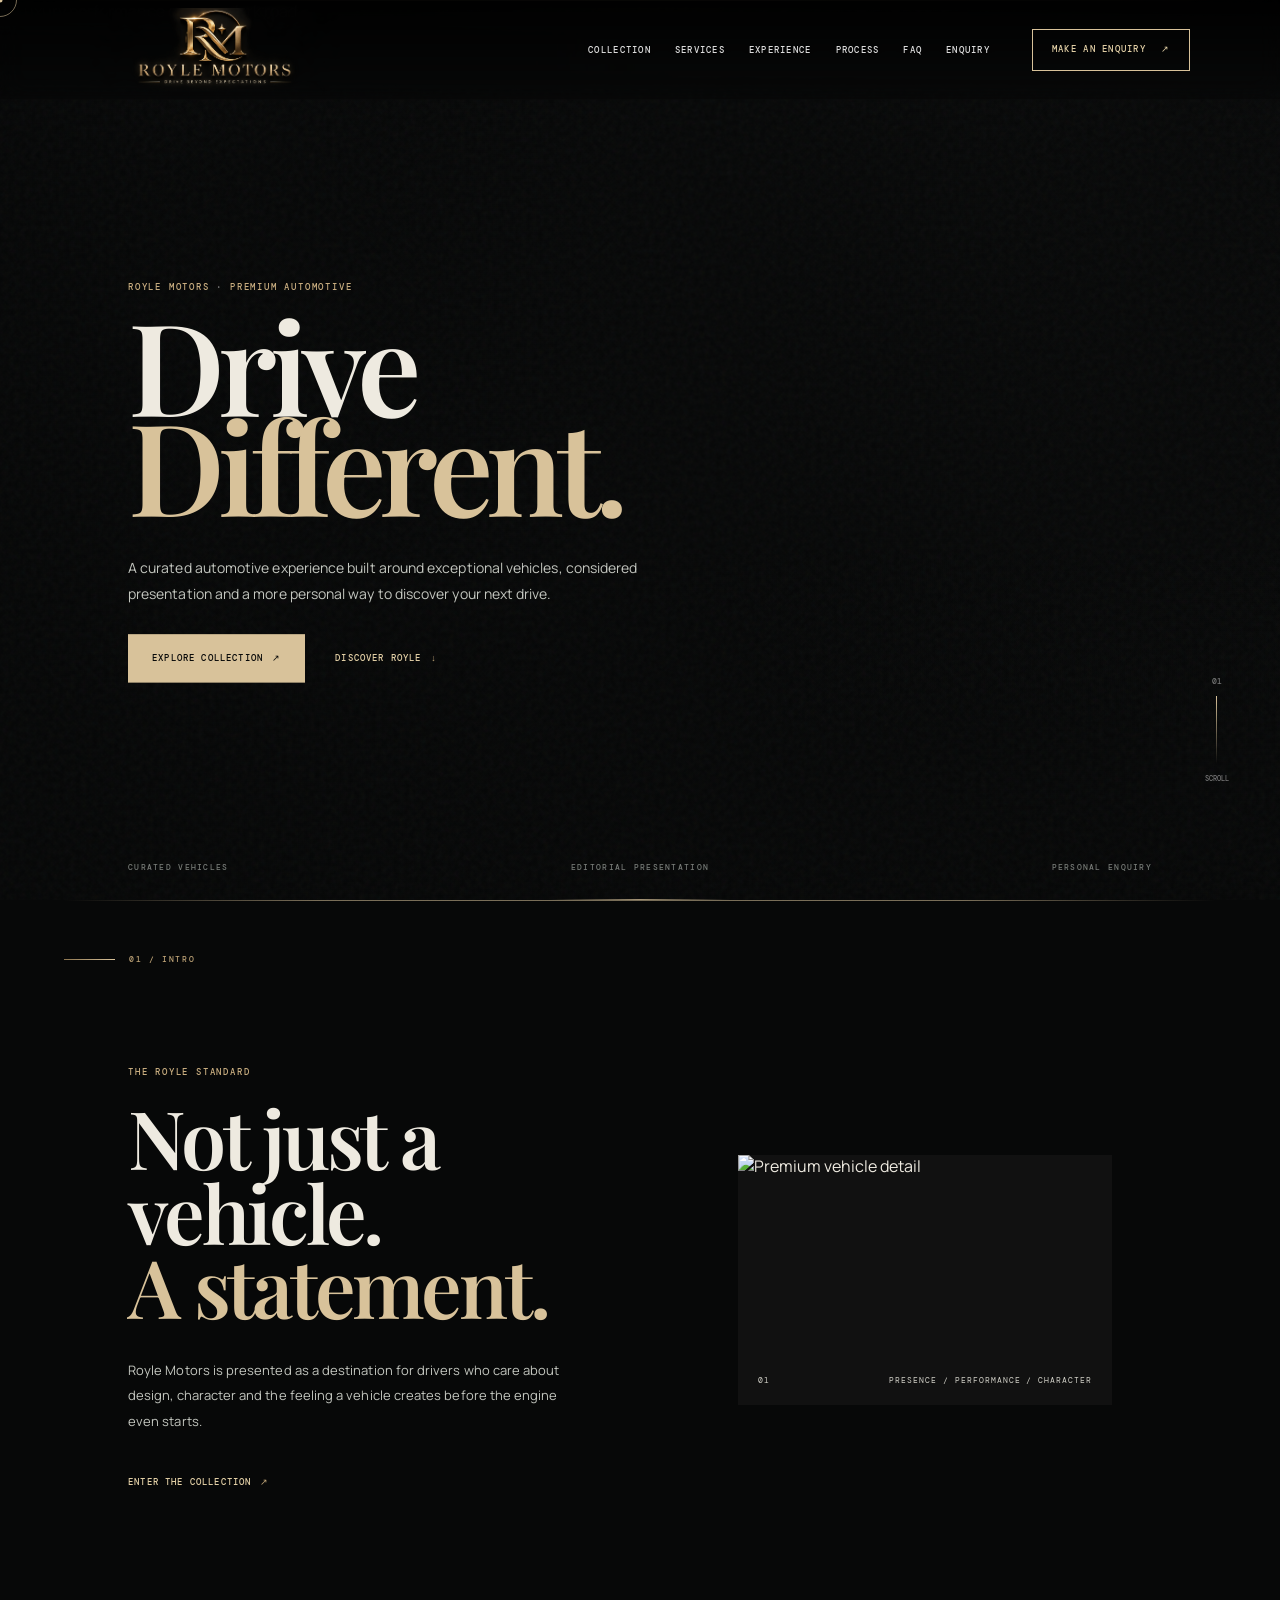
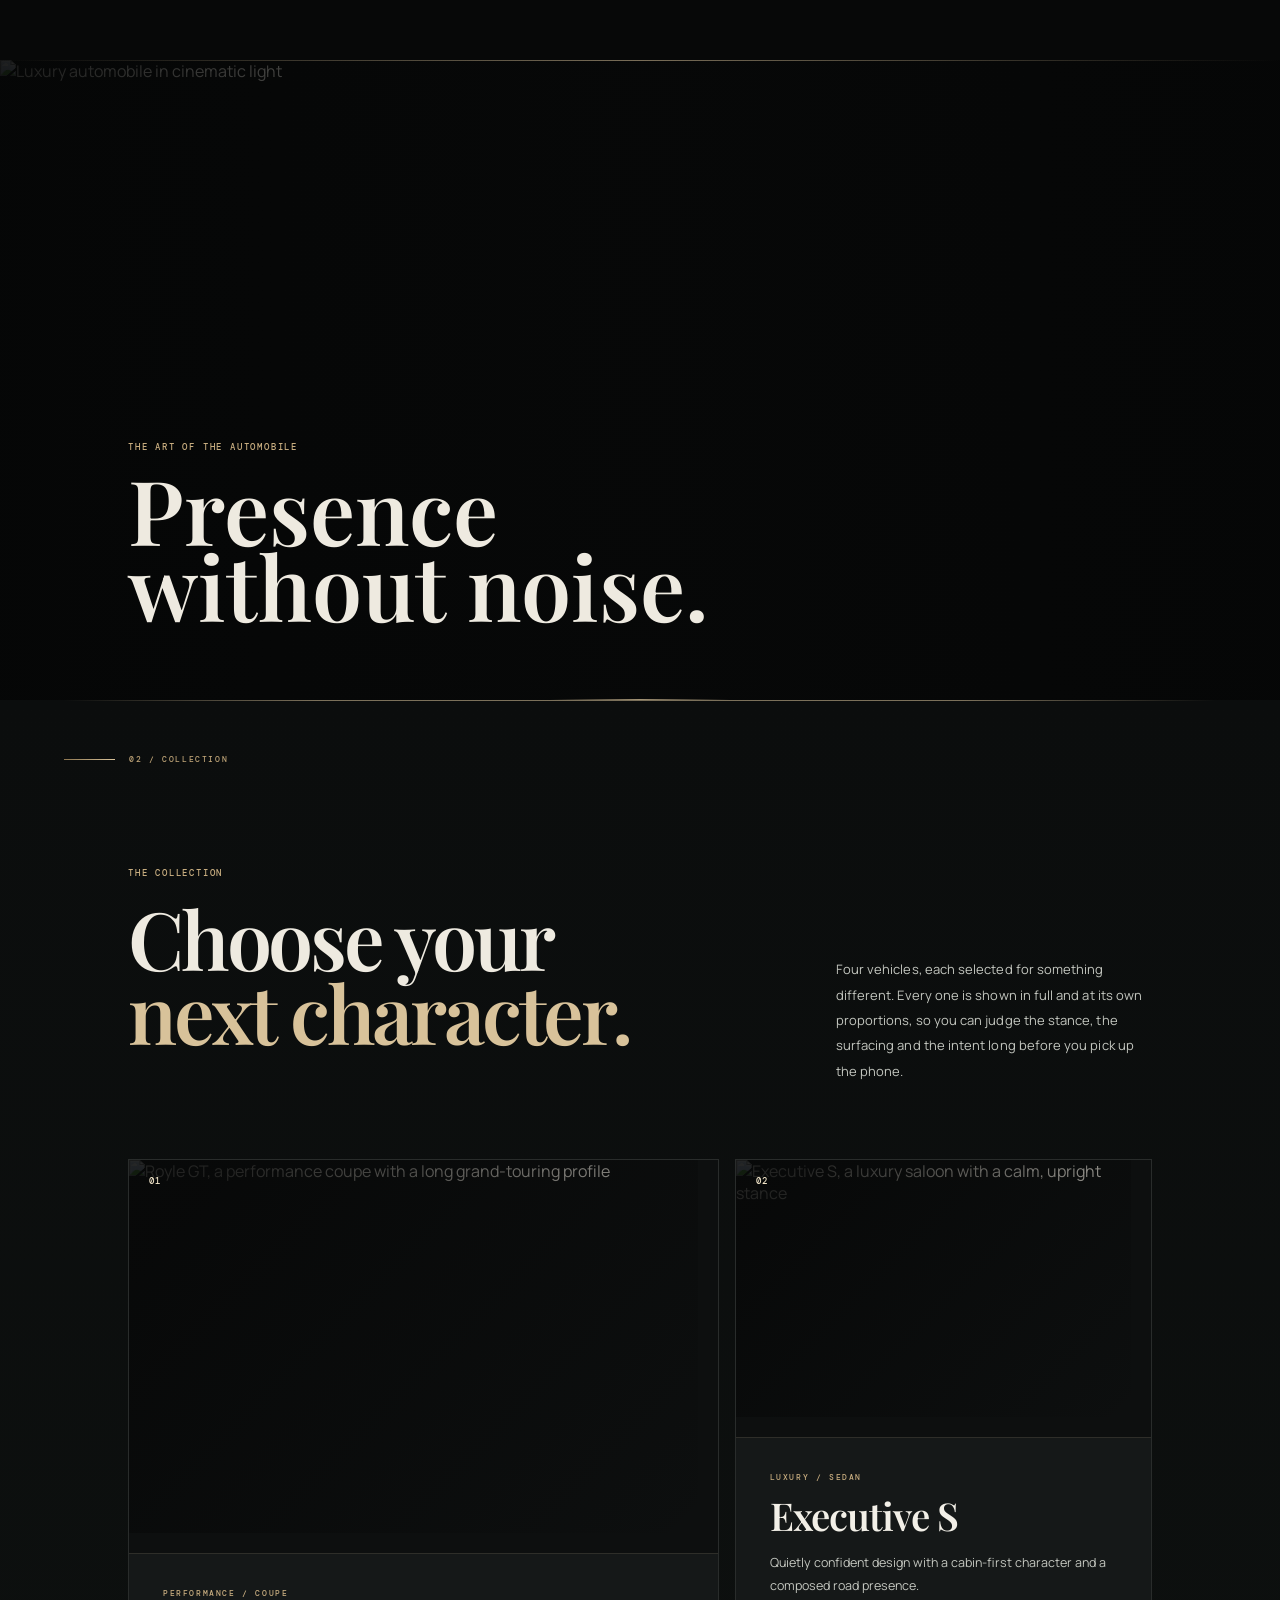
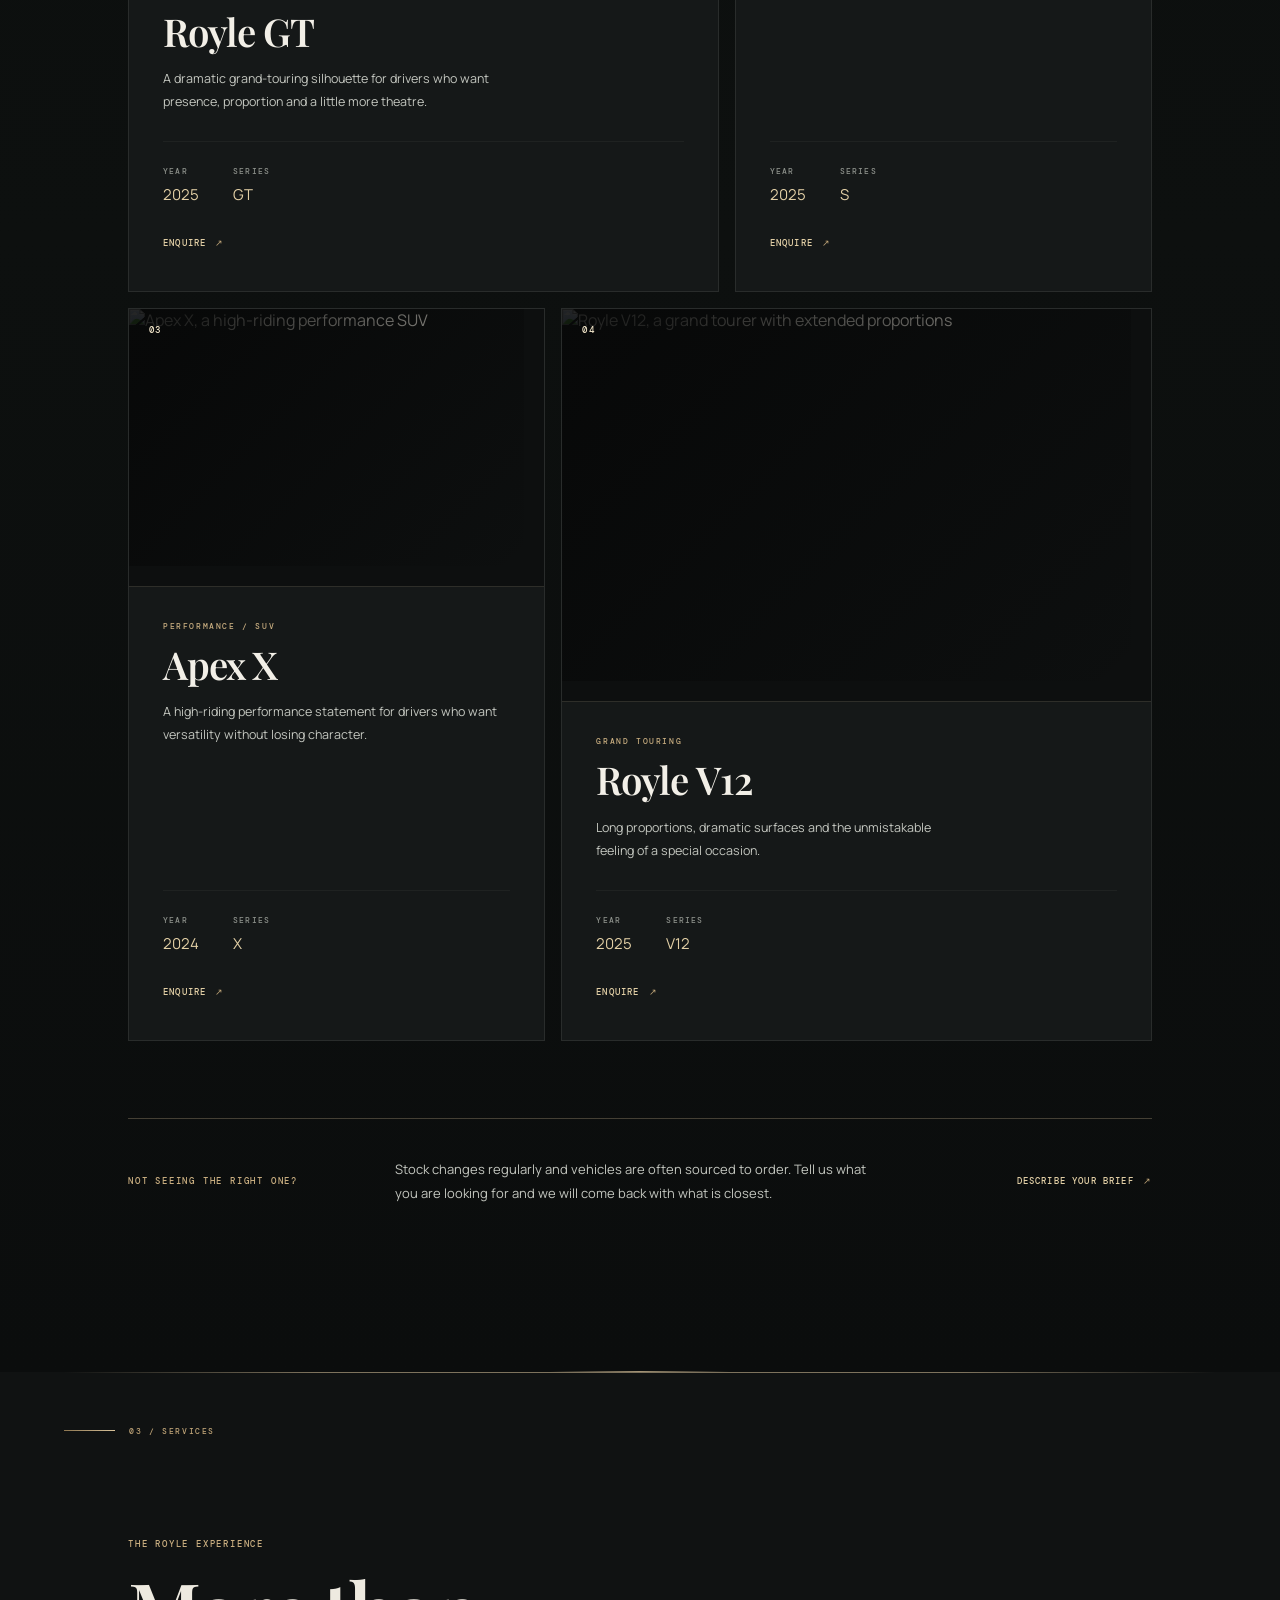
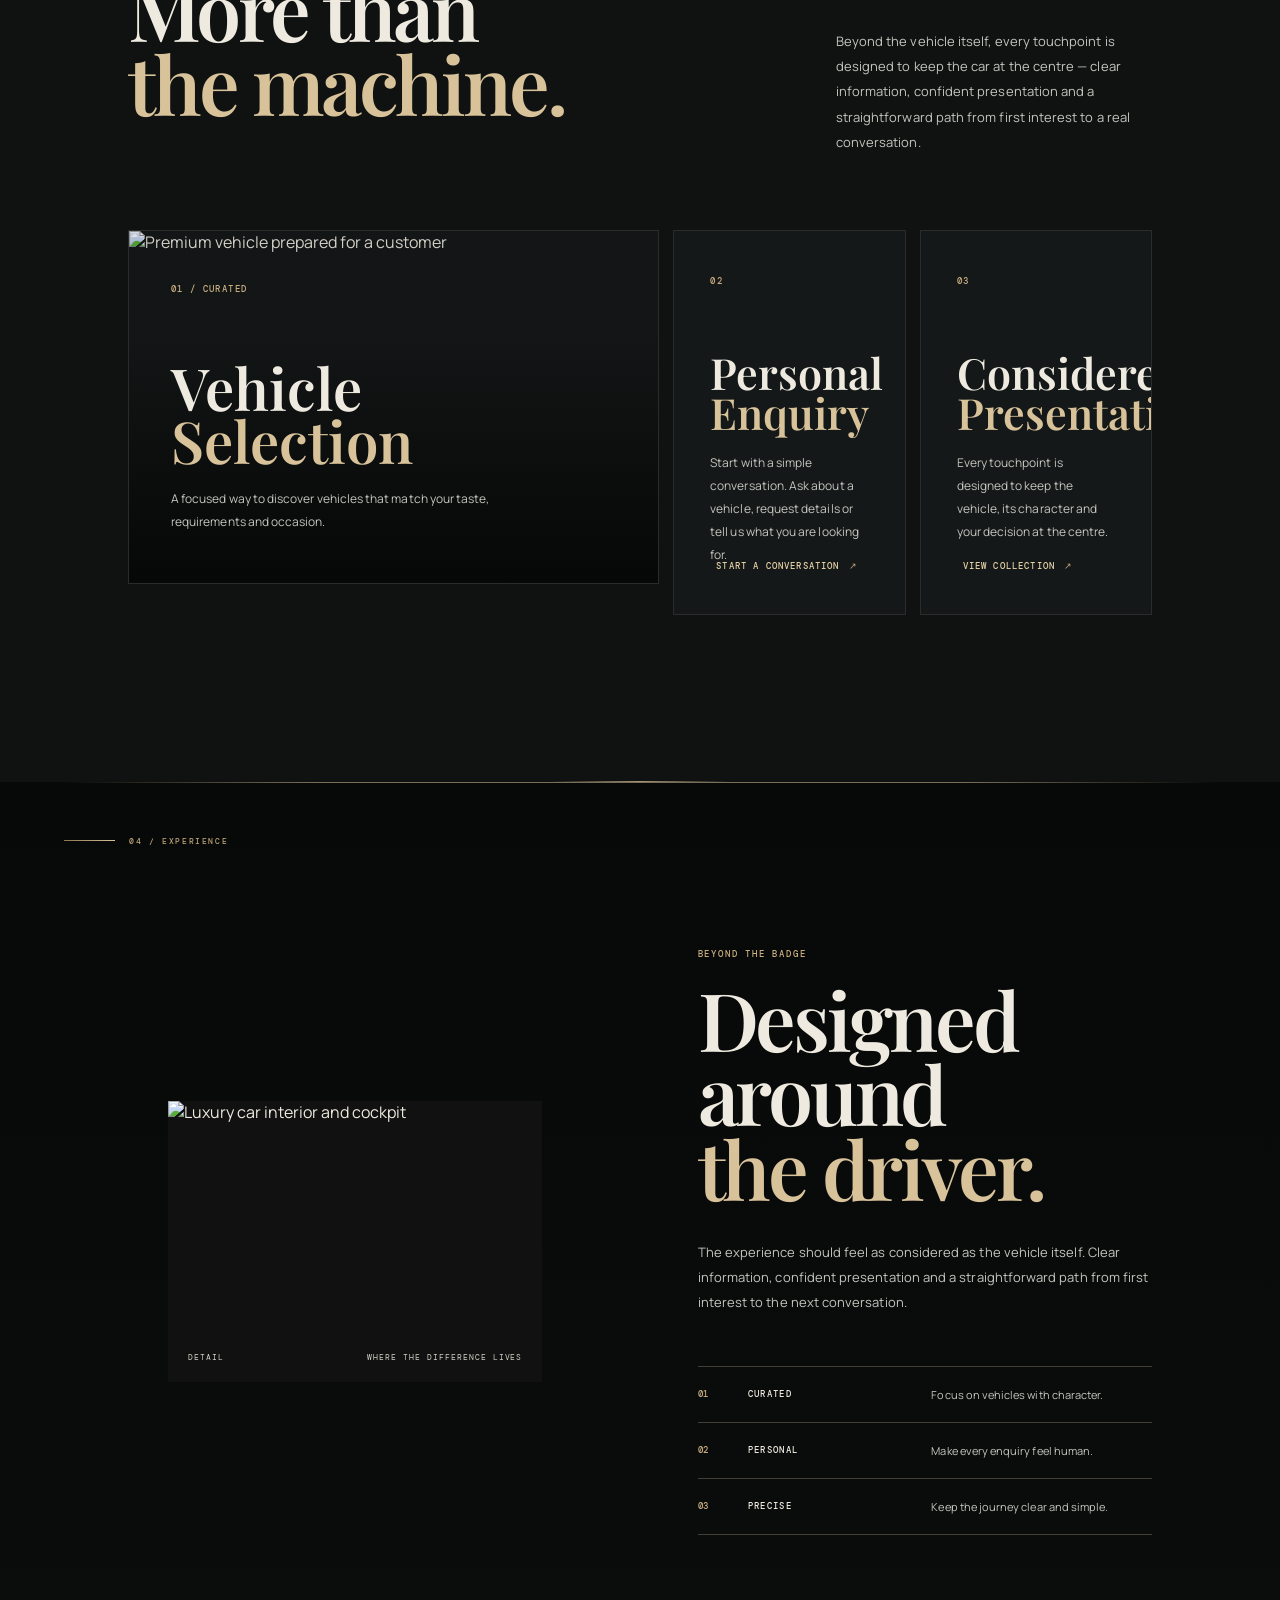
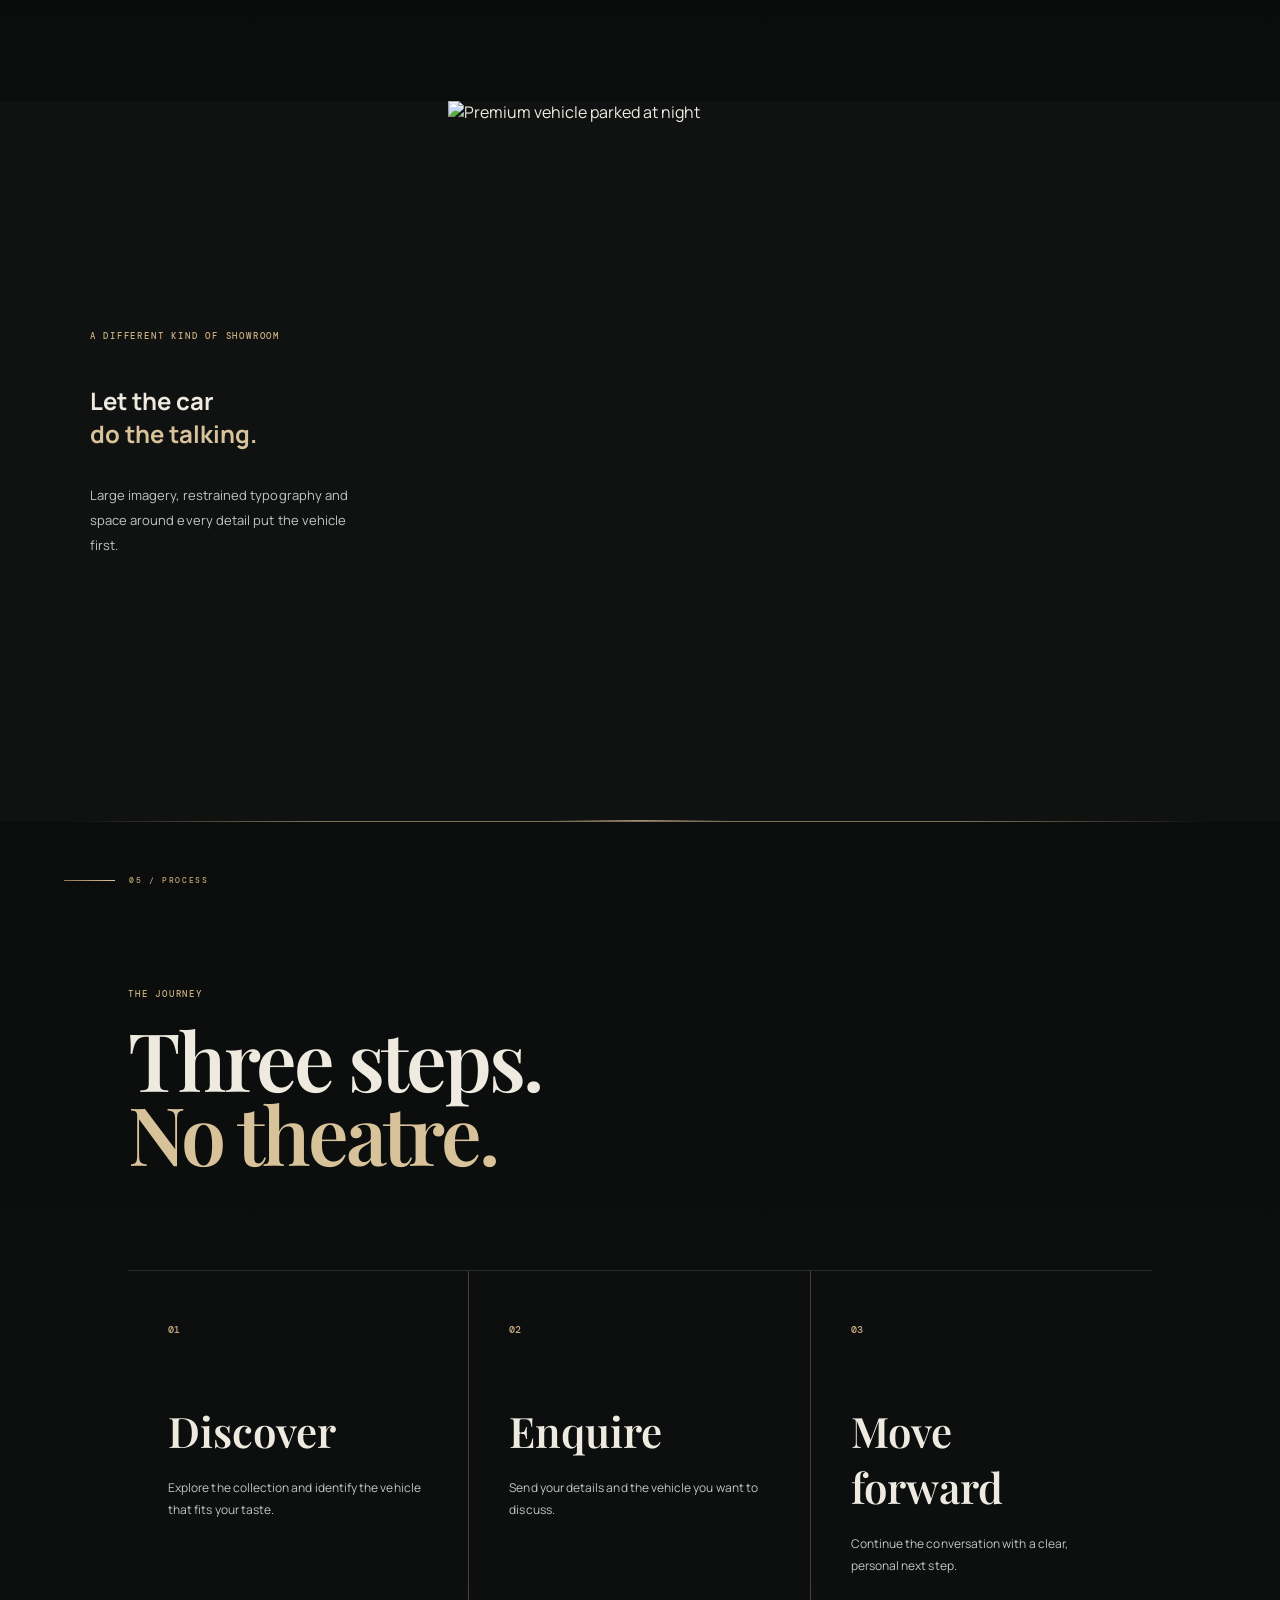
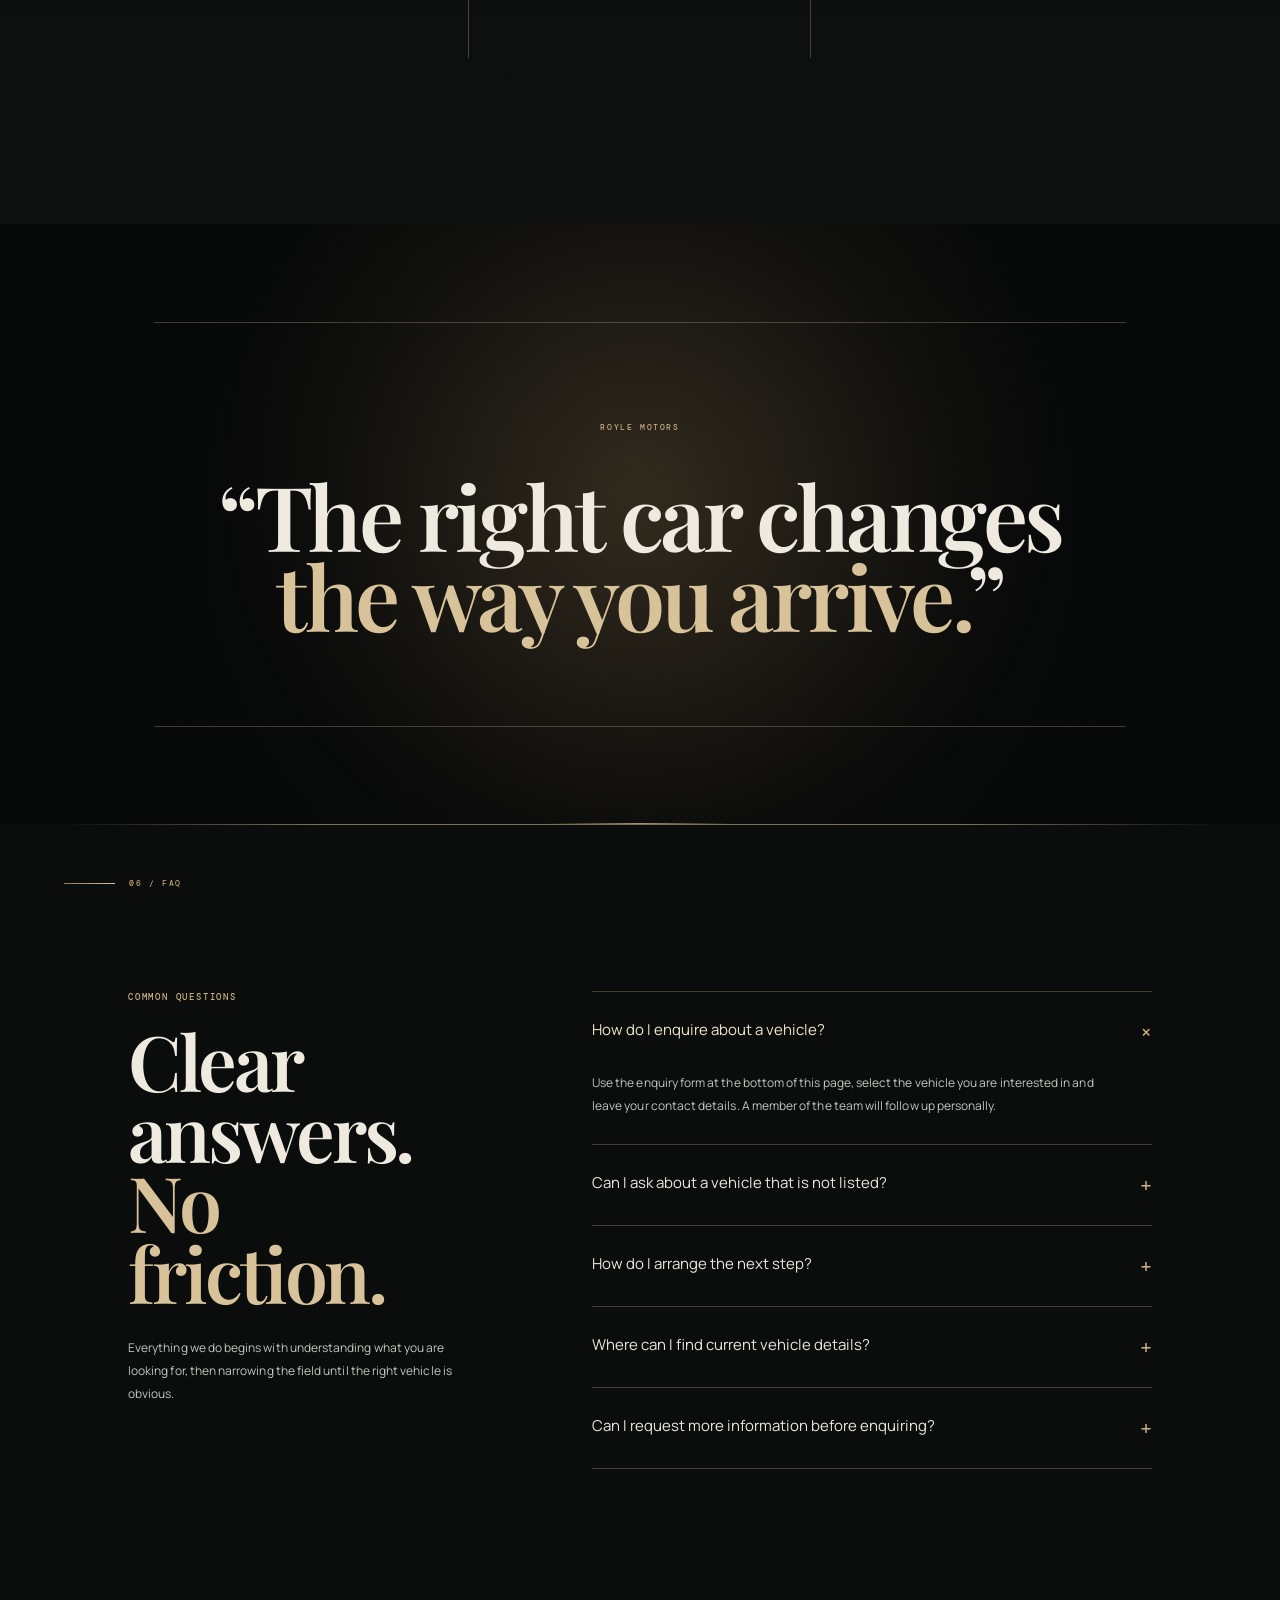
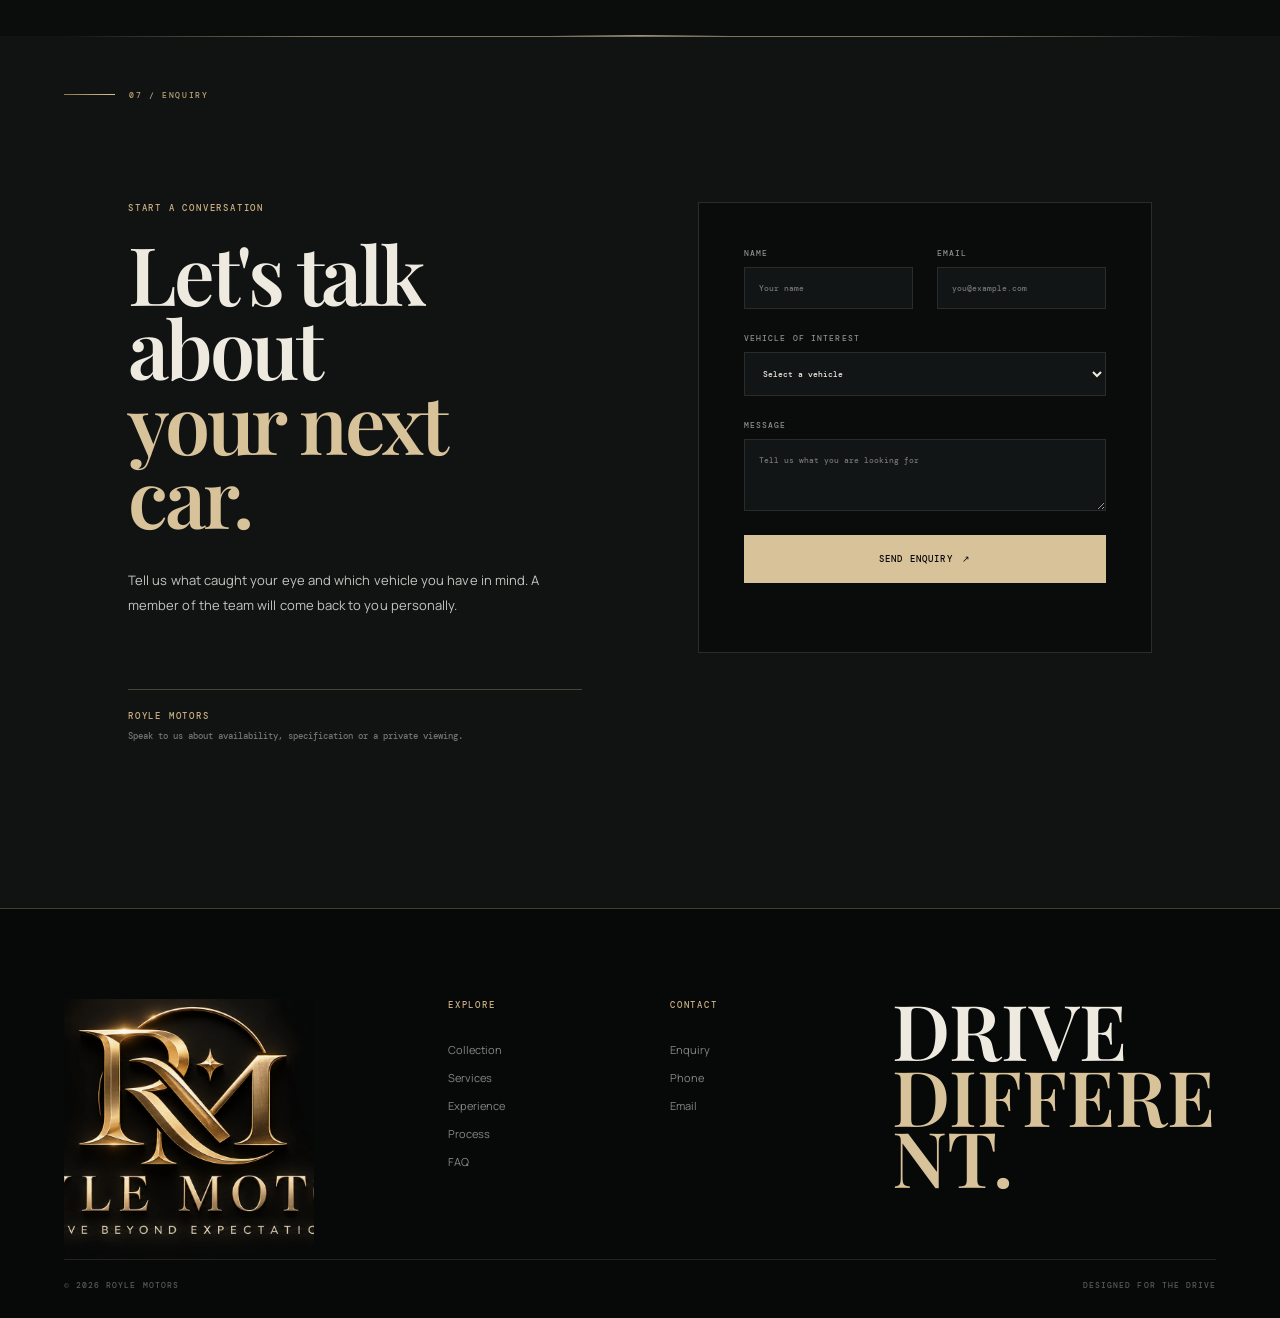
==== commit a9bc71fd: "new desing header" ====
--- a/index.html
+++ b/index.html
@@ -1,241 +1,243 @@
 <!doctype html>
 <html lang="en">
 <head>
-  <meta charset="utf-8">
-  <meta name="viewport" content="width=device-width, initial-scale=1">
-  <meta name="description" content="Royle Motors — a cinematic premium automotive showcase.">
-  <title>Royle Motors — Drive Different</title>
-  <link rel="preconnect" href="https://fonts.googleapis.com">
-  <link rel="preconnect" href="https://fonts.gstatic.com" crossorigin>
-  <link href="https://fonts.googleapis.com/css2?family=DM+Mono:wght@400;500&family=Manrope:wght@400;500;600;700&family=Playfair+Display:wght@500;600;700&display=swap" rel="stylesheet">
-  <link rel="stylesheet" href="css/style.css">
+	<meta charset="utf-8">
+	<meta name="viewport" content="width=device-width, initial-scale=1">
+	<meta name="description" content="Royle Motors — a cinematic premium automotive showcase.">
+	<title>Royle Motors — Drive Different</title>
+	<link rel="preconnect" href="https://fonts.googleapis.com">
+	<link rel="preconnect" href="https://fonts.gstatic.com" crossorigin>
+	<link href="https://fonts.googleapis.com/css2?family=DM+Mono:wght@400;500&family=Manrope:wght@400;500;600;700&family=Playfair+Display:wght@500;600;700&display=swap" rel="stylesheet">
+	<link rel="stylesheet" href="css/style.css">
 </head>
 <body id="top"><a class="skip-link" href="#main-content">Skip to main content</a>
-  <div class="preloader" aria-hidden="true"><span>ROYLE</span><i></i></div>
-  <div class="cursor-dot" aria-hidden="true"></div><div class="cursor-ring" aria-hidden="true"></div>
-
-  <header class="site-header">
-    <div class="scroll-progress" aria-hidden="true"></div>
-    <a class="brand" href="#top" aria-label="Royle Motors home"><span>ROYLE</span><small>MOTORS</small></a>
-    <nav class="desktop-nav" aria-label="Primary navigation">
-      <a href="#collection">Collection</a><a href="#services">Services</a><a href="#experience">Experience</a><a href="#process">Process</a><a href="#faq">FAQ</a><a href="#enquiry">Enquiry</a>
-    </nav>
-    <a class="header-cta magnetic" href="#enquiry">Make an enquiry <span>↗</span></a>
-    <button class="menu-toggle" aria-expanded="false" aria-controls="mobile-menu" aria-label="Open navigation">
-  <span class="menu-label">MENU</span><span class="menu-icon"><i></i><i></i></span>
-</button>
-  </header>
-  <nav id="mobile-menu" class="mobile-menu" aria-label="Mobile navigation">
-    <a href="#collection">Collection</a><a href="#services">Services</a><a href="#experience">Experience</a><a href="#process">Process</a><a href="#faq">FAQ</a><a href="#enquiry">Enquiry</a>
-  </nav>
-
-  <main id="main-content">
-    <section class="hero">
-      <div class="hero-media">
-        <img src="https://images.unsplash.com/photo-1503376780353-7e6692767b70?auto=format&fit=crop&w=2400&q=90" alt="Luxury performance car on a dark road">
-      </div>
-      <div class="hero-shade"></div>
-      <div class="hero-grain"></div>
-      <div class="hero-content">
-        <p class="eyebrow split-reveal">ROYLE MOTORS <span>·</span> PREMIUM AUTOMOTIVE</p>
-        <h1><span>Drive</span><em>Different.</em></h1>
-        <p class="hero-copy">A curated automotive experience built around exceptional vehicles, considered presentation and a more personal way to discover your next drive.</p>
-        <div class="hero-actions"><a class="btn btn-light magnetic" href="#collection">Explore Collection <span>↗</span></a><a class="text-link" href="#experience">Discover Royle <span>↓</span></a></div>
-      </div>
-      <div class="hero-bottom">
-        <span>CURATED VEHICLES</span><span>EDITORIAL PRESENTATION</span><span>PERSONAL ENQUIRY</span>
-      </div>
-      <div class="scroll-mark"><span>01</span><i></i><small>SCROLL</small></div>
-    </section>
-
-    <section class="intro section-pad">
-      <div class="section-index">01 / INTRO</div>
-      <div class="split split-intro">
-        <div class="copy-block reveal">
-          <p class="eyebrow">THE ROYLE STANDARD</p>
-          <h2>Not just a vehicle.<br><em>A statement.</em></h2>
-          <p>Royle Motors is presented as a destination for drivers who care about design, character and the feeling a vehicle creates before the engine even starts.</p>
-          <a class="text-link" href="#collection">Enter the collection <span>↗</span></a>
-        </div>
-        <figure class="image-frame reveal-image">
-          <img loading="lazy" decoding="async" src="https://images.unsplash.com/photo-1542362567-b07e54358753?auto=format&fit=crop&w=1800&q=90" alt="Premium vehicle detail">
-          <figcaption><span>01</span> PRESENCE / PERFORMANCE / CHARACTER</figcaption>
-        </figure>
-      </div>
-    </section>
-
-    <section class="image-break">
-      <img loading="lazy" decoding="async" src="https://images.unsplash.com/photo-1492144534655-ae79c964c9d7?auto=format&fit=crop&w=2400&q=90" alt="Luxury automobile in cinematic light">
-      <div class="image-break-copy"><span>THE ART OF THE AUTOMOBILE</span><strong>Presence<br>without noise.</strong></div>
-    </section>
-
-    <section id="collection" class="collection section-pad">
-      <div class="section-index">02 / COLLECTION</div>
-      <div class="section-heading reveal">
-        <div><p class="eyebrow">THE COLLECTION</p><h2>Choose your<br><em>next character.</em></h2></div>
-        <p>Four vehicles, each selected for something different. Every one is shown in full and at its own proportions, so you can judge the stance, the surfacing and the intent long before you pick up the phone.</p>
-      </div>
-
-      <div class="collection-grid">
-        <article class="vehicle-card reveal">
-          <figure class="vehicle-card-media reveal-image">
-            <img loading="lazy" decoding="async" src="https://images.unsplash.com/photo-1583121274602-3e2820c69888?auto=format&fit=crop&w=1800&q=90" alt="Royle GT, a performance coupe with a long grand-touring profile">
-            <figcaption class="vehicle-card-no">01</figcaption>
-          </figure>
-          <div class="vehicle-card-body">
-            <p class="eyebrow">Performance / Coupe</p>
-            <h3>Royle GT</h3>
-            <p class="vehicle-card-copy">A dramatic grand-touring silhouette for drivers who want presence, proportion and a little more theatre.</p>
-            <div class="vehicle-card-meta"><span>Year <b>2025</b></span><span>Series <b>GT</b></span></div>
-            <a class="text-link vehicle-card-cta" href="#enquiry" data-vehicle="Royle GT">Enquire <span>↗</span></a>
-          </div>
-        </article>
-
-        <article class="vehicle-card reveal">
-          <figure class="vehicle-card-media reveal-image">
-            <img loading="lazy" decoding="async" src="https://images.unsplash.com/photo-1549317661-bd32c8ce0db2?auto=format&fit=crop&w=1400&q=90" alt="Executive S, a luxury saloon with a calm, upright stance">
-            <figcaption class="vehicle-card-no">02</figcaption>
-          </figure>
-          <div class="vehicle-card-body">
-            <p class="eyebrow">Luxury / Sedan</p>
-            <h3>Executive S</h3>
-            <p class="vehicle-card-copy">Quietly confident design with a cabin-first character and a composed road presence.</p>
-            <div class="vehicle-card-meta"><span>Year <b>2025</b></span><span>Series <b>S</b></span></div>
-            <a class="text-link vehicle-card-cta" href="#enquiry" data-vehicle="Executive S">Enquire <span>↗</span></a>
-          </div>
-        </article>
-
-        <article class="vehicle-card reveal">
-          <figure class="vehicle-card-media reveal-image">
-            <img loading="lazy" decoding="async" src="https://images.unsplash.com/photo-1553440569-bcc63803a83d?auto=format&fit=crop&w=1400&q=90" alt="Apex X, a high-riding performance SUV">
-            <figcaption class="vehicle-card-no">03</figcaption>
-          </figure>
-          <div class="vehicle-card-body">
-            <p class="eyebrow">Performance / SUV</p>
-            <h3>Apex X</h3>
-            <p class="vehicle-card-copy">A high-riding performance statement for drivers who want versatility without losing character.</p>
-            <div class="vehicle-card-meta"><span>Year <b>2024</b></span><span>Series <b>X</b></span></div>
-            <a class="text-link vehicle-card-cta" href="#enquiry" data-vehicle="Apex X">Enquire <span>↗</span></a>
-          </div>
-        </article>
-
-        <article class="vehicle-card reveal">
-          <figure class="vehicle-card-media reveal-image">
-            <img loading="lazy" decoding="async" src="https://images.unsplash.com/photo-1544636331-e26879cd4d9b?auto=format&fit=crop&w=1800&q=90" alt="Royle V12, a grand tourer with extended proportions">
-            <figcaption class="vehicle-card-no">04</figcaption>
-          </figure>
-          <div class="vehicle-card-body">
-            <p class="eyebrow">Grand Touring</p>
-            <h3>Royle V12</h3>
-            <p class="vehicle-card-copy">Long proportions, dramatic surfaces and the unmistakable feeling of a special occasion.</p>
-            <div class="vehicle-card-meta"><span>Year <b>2025</b></span><span>Series <b>V12</b></span></div>
-            <a class="text-link vehicle-card-cta" href="#enquiry" data-vehicle="Royle V12">Enquire <span>↗</span></a>
-          </div>
-        </article>
-      </div>
-
-      <div class="collection-foot reveal">
-        <p class="eyebrow">Not seeing the right one?</p>
-        <p>Stock changes regularly and vehicles are often sourced to order. Tell us what you are looking for and we will come back with what is closest.</p>
-        <a class="text-link" href="#enquiry">Describe your brief <span>↗</span></a>
-      </div>
-    </section>
-
-
-    <section id="services" class="services section-pad">
-      <div class="section-index">03 / SERVICES</div>
-      <div class="section-heading reveal">
-        <div><p class="eyebrow">THE ROYLE EXPERIENCE</p><h2>More than<br><em>the machine.</em></h2></div>
-        <p>Beyond the vehicle itself, every touchpoint is designed to keep the car at the centre — clear information, confident presentation and a straightforward path from first interest to a real conversation.</p>
-      </div>
-      <div class="service-grid">
-        <article class="service-card service-feature reveal-image">
-          <img loading="lazy" decoding="async" src="https://images.unsplash.com/photo-1549317661-bd32c8ce0db2?auto=format&fit=crop&w=1800&q=90" alt="Premium vehicle prepared for a customer">
-          <div class="service-overlay"><span>01 / CURATED</span><h3>Vehicle<br><em>Selection</em></h3><p>A focused way to discover vehicles that match your taste, requirements and occasion.</p></div>
-        </article>
-        <article class="service-card reveal">
-          <span class="service-no">02</span><h3>Personal<br><em>Enquiry</em></h3><p>Start with a simple conversation. Ask about a vehicle, request details or tell us what you are looking for.</p><a class="text-link" href="#enquiry">Start a conversation <span>↗</span></a>
-        </article>
-        <article class="service-card reveal">
-          <span class="service-no">03</span><h3>Considered<br><em>Presentation</em></h3><p>Every touchpoint is designed to keep the vehicle, its character and your decision at the centre.</p><a class="text-link" href="#collection">View collection <span>↗</span></a>
-        </article>
-      </div>
-    </section>
-
-    <section id="experience" class="experience section-pad">
-      <div class="section-index">04 / EXPERIENCE</div>
-      <div class="split split-experience">
-        <figure class="image-frame tall reveal-image"><img loading="lazy" decoding="async" src="https://images.unsplash.com/photo-1511919884226-fd3cad34687c?auto=format&fit=crop&w=1800&q=90" alt="Luxury car interior and cockpit"><figcaption><span>DETAIL</span> WHERE THE DIFFERENCE LIVES</figcaption></figure>
-        <div class="copy-block reveal"><p class="eyebrow">BEYOND THE BADGE</p><h2>Designed around<br><em>the driver.</em></h2><p>The experience should feel as considered as the vehicle itself. Clear information, confident presentation and a straightforward path from first interest to the next conversation.</p><div class="principles"><div><b>01</b><span>CURATED</span><p>Focus on vehicles with character.</p></div><div><b>02</b><span>PERSONAL</span><p>Make every enquiry feel human.</p></div><div><b>03</b><span>PRECISE</span><p>Keep the journey clear and simple.</p></div></div></div>
-      </div>
-    </section>
-
-    <section class="feature-strip">
-      <div class="feature-copy reveal"><p class="eyebrow">A DIFFERENT KIND OF SHOWROOM</p><h2>Let the car<br><em>do the talking.</em></h2><p>Large imagery, restrained typography and space around every detail put the vehicle first.</p></div>
-      <div class="feature-photo reveal-image"><img loading="lazy" decoding="async" src="https://images.unsplash.com/photo-1555215695-3004980ad54e?auto=format&fit=crop&w=1800&q=90" alt="Premium vehicle parked at night"></div>
-    </section>
-
-    <section id="process" class="process section-pad">
-      <div class="section-index">05 / PROCESS</div>
-      <div class="process-head reveal"><p class="eyebrow">THE JOURNEY</p><h2>Three steps.<br><em>No theatre.</em></h2></div>
-      <div class="steps">
-        <article class="step reveal"><span>01</span><h3>Discover</h3><p>Explore the collection and identify the vehicle that fits your taste.</p></article>
-        <article class="step reveal"><span>02</span><h3>Enquire</h3><p>Send your details and the vehicle you want to discuss.</p></article>
-        <article class="step reveal"><span>03</span><h3>Move forward</h3><p>Continue the conversation with a clear, personal next step.</p></article>
-      </div>
-    </section>
-
-    <section class="quote-break">
-      <div class="quote-inner reveal"><span>ROYLE MOTORS</span><blockquote>“The right car changes<br><em>the way you arrive.</em>”</blockquote></div>
-    </section>
-
-
-    <section id="faq" class="faq section-pad">
-      <div class="section-index">06 / FAQ</div>
-      <div class="faq-layout">
-        <div class="faq-intro reveal">
-          <p class="eyebrow">COMMON QUESTIONS</p>
-          <h2>Clear answers.<br><em>No friction.</em></h2>
-          <p>Everything we do begins with understanding what you are looking for, then narrowing the field until the right vehicle is obvious.</p>
-        </div>
-        <div class="faq-list reveal">
-          <details open><summary>How do I enquire about a vehicle?<span>+</span></summary><p>Use the enquiry form at the bottom of this page, select the vehicle you are interested in and leave your contact details. A member of the team will follow up personally.</p></details>
-          <details><summary>Can I ask about a vehicle that is not listed?<span>+</span></summary><p>Yes. Use the message field to describe what you are looking for so the team can respond with the appropriate next step.</p></details>
-          <details><summary>How do I arrange the next step?<span>+</span></summary><p>Once we have your details and the vehicle you are interested in, we will arrange a time for a conversation or a private viewing at your convenience.</p></details>
-          <details><summary>Where can I find current vehicle details?<span>+</span></summary><p>Current inventory, specifications and availability are confirmed directly with the Royle Motors team, so what you are told is always accurate and up to date.</p></details>
-          <details><summary>Can I request more information before enquiring?<span>+</span></summary><p>Of course. Include any questions in the enquiry message and we will come back to you with the detail you need.</p></details>
-        </div>
-      </div>
-    </section>
-
-    <section id="enquiry" class="enquiry section-pad">
-      <div class="section-index">07 / ENQUIRY</div>
-      <div class="split enquiry-split">
-        <div class="copy-block reveal"><p class="eyebrow">START A CONVERSATION</p><h2>Let's talk about<br><em>your next car.</em></h2><p>Tell us what caught your eye and which vehicle you have in mind. A member of the team will come back to you personally.</p><div class="contact-note"><span>ROYLE MOTORS</span><small>Speak to us about availability, specification or a private viewing.</small></div></div>
-        <form class="enquiry-form reveal" id="enquiryForm" novalidate>
-          <label>Name<input name="name" required placeholder="Your name"></label>
-          <label>Email<input name="email" type="email" required placeholder="you@example.com"></label>
-          <label>Vehicle of interest<select name="vehicle"><option value="">Select a vehicle</option><option>Royle GT</option><option>Executive S</option><option>Apex X</option><option>Royle V12</option><option>Something else</option></select></label>
-          <label>Message<textarea name="message" rows="4" placeholder="Tell us what you are looking for"></textarea></label>
-          <button class="btn btn-light magnetic" type="submit">Send enquiry <span>↗</span></button>
-          <p class="form-status" role="status"></p>
-        </form>
-      </div>
-    </section>
-  </main>
-
-  <footer class="footer">
-    <div class="footer-main">
-      <a class="brand" href="#top"><span>ROYLE</span><small>MOTORS</small></a>
-      <div><p class="eyebrow">EXPLORE</p><a href="#collection">Collection</a><a href="#services">Services</a><a href="#experience">Experience</a><a href="#process">Process</a><a href="#faq">FAQ</a></div>
-      <div><p class="eyebrow">CONTACT</p><a href="#enquiry">Enquiry</a><a href="tel:+10000000000">Phone</a><a href="mailto:enquiries@example.com">Email</a></div>
-      <div class="footer-tag">DRIVE<br><em>DIFFERENT.</em></div>
-    </div>
-    <div class="footer-bottom"><span>© 2026 ROYLE MOTORS</span><span>DESIGNED FOR THE DRIVE</span></div>
-  </footer>
-
-  <script src="https://cdn.jsdelivr.net/npm/gsap@3.13.0/dist/gsap.min.js"></script>
-  <script src="https://cdn.jsdelivr.net/npm/gsap@3.13.0/dist/ScrollTrigger.min.js"></script>
-  <script src="js/app.js"></script>
+	<div class="preloader" aria-hidden="true"><span>ROYLE</span><i></i></div>
+	<div class="cursor-dot" aria-hidden="true"></div><div class="cursor-ring" aria-hidden="true"></div>
+
+	<header class="site-header">
+		<div class="scroll-progress" aria-hidden="true"></div>
+		<a class="brand" href="#top" aria-label="Royle Motors home">
+			<img src="assets/logo.png" alt="" style="max-width: 250px;">
+		</a>
+		<nav class="desktop-nav" aria-label="Primary navigation">
+			<a href="#collection">Collection</a><a href="#services">Services</a><a href="#experience">Experience</a><a href="#process">Process</a><a href="#faq">FAQ</a><a href="#enquiry">Enquiry</a>
+		</nav>
+		<a class="header-cta magnetic" href="#enquiry">Make an enquiry <span>↗</span></a>
+		<button class="menu-toggle" aria-expanded="false" aria-controls="mobile-menu" aria-label="Open navigation">
+			<span class="menu-label">MENU</span><span class="menu-icon"><i></i><i></i></span>
+		</button>
+	</header>
+	<nav id="mobile-menu" class="mobile-menu" aria-label="Mobile navigation">
+		<a href="#collection">Collection</a><a href="#services">Services</a><a href="#experience">Experience</a><a href="#process">Process</a><a href="#faq">FAQ</a><a href="#enquiry">Enquiry</a>
+	</nav>
+
+	<main id="main-content">
+		<section class="hero">
+			<div class="hero-media">
+				<img src="https://images.unsplash.com/photo-1503376780353-7e6692767b70?auto=format&fit=crop&w=2400&q=90" alt="Luxury performance car on a dark road">
+			</div>
+			<div class="hero-shade"></div>
+			<div class="hero-grain"></div>
+			<div class="hero-content">
+				<p class="eyebrow split-reveal">ROYLE MOTORS <span>·</span> PREMIUM AUTOMOTIVE</p>
+				<h1><span>Drive</span><em>Different.</em></h1>
+				<p class="hero-copy">A curated automotive experience built around exceptional vehicles, considered presentation and a more personal way to discover your next drive.</p>
+				<div class="hero-actions"><a class="btn btn-light magnetic" href="#collection">Explore Collection <span>↗</span></a><a class="text-link" href="#experience">Discover Royle <span>↓</span></a></div>
+			</div>
+			<div class="hero-bottom">
+				<span>CURATED VEHICLES</span><span>EDITORIAL PRESENTATION</span><span>PERSONAL ENQUIRY</span>
+			</div>
+			<div class="scroll-mark"><span>01</span><i></i><small>SCROLL</small></div>
+		</section>
+
+		<section class="intro section-pad">
+			<div class="section-index">01 / INTRO</div>
+			<div class="split split-intro">
+				<div class="copy-block reveal">
+					<p class="eyebrow">THE ROYLE STANDARD</p>
+					<h2>Not just a vehicle.<br><em>A statement.</em></h2>
+					<p>Royle Motors is presented as a destination for drivers who care about design, character and the feeling a vehicle creates before the engine even starts.</p>
+					<a class="text-link" href="#collection">Enter the collection <span>↗</span></a>
+				</div>
+				<figure class="image-frame reveal-image">
+					<img loading="lazy" decoding="async" src="https://images.unsplash.com/photo-1542362567-b07e54358753?auto=format&fit=crop&w=1800&q=90" alt="Premium vehicle detail">
+					<figcaption><span>01</span> PRESENCE / PERFORMANCE / CHARACTER</figcaption>
+				</figure>
+			</div>
+		</section>
+
+		<section class="image-break">
+			<img loading="lazy" decoding="async" src="https://images.unsplash.com/photo-1492144534655-ae79c964c9d7?auto=format&fit=crop&w=2400&q=90" alt="Luxury automobile in cinematic light">
+			<div class="image-break-copy"><span>THE ART OF THE AUTOMOBILE</span><strong>Presence<br>without noise.</strong></div>
+		</section>
+
+		<section id="collection" class="collection section-pad">
+			<div class="section-index">02 / COLLECTION</div>
+			<div class="section-heading reveal">
+				<div><p class="eyebrow">THE COLLECTION</p><h2>Choose your<br><em>next character.</em></h2></div>
+				<p>Four vehicles, each selected for something different. Every one is shown in full and at its own proportions, so you can judge the stance, the surfacing and the intent long before you pick up the phone.</p>
+			</div>
+
+			<div class="collection-grid">
+				<article class="vehicle-card reveal">
+					<figure class="vehicle-card-media reveal-image">
+						<img loading="lazy" decoding="async" src="https://images.unsplash.com/photo-1583121274602-3e2820c69888?auto=format&fit=crop&w=1800&q=90" alt="Royle GT, a performance coupe with a long grand-touring profile">
+						<figcaption class="vehicle-card-no">01</figcaption>
+					</figure>
+					<div class="vehicle-card-body">
+						<p class="eyebrow">Performance / Coupe</p>
+						<h3>Royle GT</h3>
+						<p class="vehicle-card-copy">A dramatic grand-touring silhouette for drivers who want presence, proportion and a little more theatre.</p>
+						<div class="vehicle-card-meta"><span>Year <b>2025</b></span><span>Series <b>GT</b></span></div>
+						<a class="text-link vehicle-card-cta" href="#enquiry" data-vehicle="Royle GT">Enquire <span>↗</span></a>
+					</div>
+				</article>
+
+				<article class="vehicle-card reveal">
+					<figure class="vehicle-card-media reveal-image">
+						<img loading="lazy" decoding="async" src="https://images.unsplash.com/photo-1549317661-bd32c8ce0db2?auto=format&fit=crop&w=1400&q=90" alt="Executive S, a luxury saloon with a calm, upright stance">
+						<figcaption class="vehicle-card-no">02</figcaption>
+					</figure>
+					<div class="vehicle-card-body">
+						<p class="eyebrow">Luxury / Sedan</p>
+						<h3>Executive S</h3>
+						<p class="vehicle-card-copy">Quietly confident design with a cabin-first character and a composed road presence.</p>
+						<div class="vehicle-card-meta"><span>Year <b>2025</b></span><span>Series <b>S</b></span></div>
+						<a class="text-link vehicle-card-cta" href="#enquiry" data-vehicle="Executive S">Enquire <span>↗</span></a>
+					</div>
+				</article>
+
+				<article class="vehicle-card reveal">
+					<figure class="vehicle-card-media reveal-image">
+						<img loading="lazy" decoding="async" src="https://images.unsplash.com/photo-1553440569-bcc63803a83d?auto=format&fit=crop&w=1400&q=90" alt="Apex X, a high-riding performance SUV">
+						<figcaption class="vehicle-card-no">03</figcaption>
+					</figure>
+					<div class="vehicle-card-body">
+						<p class="eyebrow">Performance / SUV</p>
+						<h3>Apex X</h3>
+						<p class="vehicle-card-copy">A high-riding performance statement for drivers who want versatility without losing character.</p>
+						<div class="vehicle-card-meta"><span>Year <b>2024</b></span><span>Series <b>X</b></span></div>
+						<a class="text-link vehicle-card-cta" href="#enquiry" data-vehicle="Apex X">Enquire <span>↗</span></a>
+					</div>
+				</article>
+
+				<article class="vehicle-card reveal">
+					<figure class="vehicle-card-media reveal-image">
+						<img loading="lazy" decoding="async" src="https://images.unsplash.com/photo-1544636331-e26879cd4d9b?auto=format&fit=crop&w=1800&q=90" alt="Royle V12, a grand tourer with extended proportions">
+						<figcaption class="vehicle-card-no">04</figcaption>
+					</figure>
+					<div class="vehicle-card-body">
+						<p class="eyebrow">Grand Touring</p>
+						<h3>Royle V12</h3>
+						<p class="vehicle-card-copy">Long proportions, dramatic surfaces and the unmistakable feeling of a special occasion.</p>
+						<div class="vehicle-card-meta"><span>Year <b>2025</b></span><span>Series <b>V12</b></span></div>
+						<a class="text-link vehicle-card-cta" href="#enquiry" data-vehicle="Royle V12">Enquire <span>↗</span></a>
+					</div>
+				</article>
+			</div>
+
+			<div class="collection-foot reveal">
+				<p class="eyebrow">Not seeing the right one?</p>
+				<p>Stock changes regularly and vehicles are often sourced to order. Tell us what you are looking for and we will come back with what is closest.</p>
+				<a class="text-link" href="#enquiry">Describe your brief <span>↗</span></a>
+			</div>
+		</section>
+
+
+		<section id="services" class="services section-pad">
+			<div class="section-index">03 / SERVICES</div>
+			<div class="section-heading reveal">
+				<div><p class="eyebrow">THE ROYLE EXPERIENCE</p><h2>More than<br><em>the machine.</em></h2></div>
+				<p>Beyond the vehicle itself, every touchpoint is designed to keep the car at the centre — clear information, confident presentation and a straightforward path from first interest to a real conversation.</p>
+			</div>
+			<div class="service-grid">
+				<article class="service-card service-feature reveal-image">
+					<img loading="lazy" decoding="async" src="https://images.unsplash.com/photo-1549317661-bd32c8ce0db2?auto=format&fit=crop&w=1800&q=90" alt="Premium vehicle prepared for a customer">
+					<div class="service-overlay"><span>01 / CURATED</span><h3>Vehicle<br><em>Selection</em></h3><p>A focused way to discover vehicles that match your taste, requirements and occasion.</p></div>
+				</article>
+				<article class="service-card reveal">
+					<span class="service-no">02</span><h3>Personal<br><em>Enquiry</em></h3><p>Start with a simple conversation. Ask about a vehicle, request details or tell us what you are looking for.</p><a class="text-link" href="#enquiry">Start a conversation <span>↗</span></a>
+				</article>
+				<article class="service-card reveal">
+					<span class="service-no">03</span><h3>Considered<br><em>Presentation</em></h3><p>Every touchpoint is designed to keep the vehicle, its character and your decision at the centre.</p><a class="text-link" href="#collection">View collection <span>↗</span></a>
+				</article>
+			</div>
+		</section>
+
+		<section id="experience" class="experience section-pad">
+			<div class="section-index">04 / EXPERIENCE</div>
+			<div class="split split-experience">
+				<figure class="image-frame tall reveal-image"><img loading="lazy" decoding="async" src="https://images.unsplash.com/photo-1511919884226-fd3cad34687c?auto=format&fit=crop&w=1800&q=90" alt="Luxury car interior and cockpit"><figcaption><span>DETAIL</span> WHERE THE DIFFERENCE LIVES</figcaption></figure>
+				<div class="copy-block reveal"><p class="eyebrow">BEYOND THE BADGE</p><h2>Designed around<br><em>the driver.</em></h2><p>The experience should feel as considered as the vehicle itself. Clear information, confident presentation and a straightforward path from first interest to the next conversation.</p><div class="principles"><div><b>01</b><span>CURATED</span><p>Focus on vehicles with character.</p></div><div><b>02</b><span>PERSONAL</span><p>Make every enquiry feel human.</p></div><div><b>03</b><span>PRECISE</span><p>Keep the journey clear and simple.</p></div></div></div>
+			</div>
+		</section>
+
+		<section class="feature-strip">
+			<div class="feature-copy reveal"><p class="eyebrow">A DIFFERENT KIND OF SHOWROOM</p><h2>Let the car<br><em>do the talking.</em></h2><p>Large imagery, restrained typography and space around every detail put the vehicle first.</p></div>
+			<div class="feature-photo reveal-image"><img loading="lazy" decoding="async" src="https://images.unsplash.com/photo-1555215695-3004980ad54e?auto=format&fit=crop&w=1800&q=90" alt="Premium vehicle parked at night"></div>
+		</section>
+
+		<section id="process" class="process section-pad">
+			<div class="section-index">05 / PROCESS</div>
+			<div class="process-head reveal"><p class="eyebrow">THE JOURNEY</p><h2>Three steps.<br><em>No theatre.</em></h2></div>
+			<div class="steps">
+				<article class="step reveal"><span>01</span><h3>Discover</h3><p>Explore the collection and identify the vehicle that fits your taste.</p></article>
+				<article class="step reveal"><span>02</span><h3>Enquire</h3><p>Send your details and the vehicle you want to discuss.</p></article>
+				<article class="step reveal"><span>03</span><h3>Move forward</h3><p>Continue the conversation with a clear, personal next step.</p></article>
+			</div>
+		</section>
+
+		<section class="quote-break">
+			<div class="quote-inner reveal"><span>ROYLE MOTORS</span><blockquote>“The right car changes<br><em>the way you arrive.</em>”</blockquote></div>
+		</section>
+
+
+		<section id="faq" class="faq section-pad">
+			<div class="section-index">06 / FAQ</div>
+			<div class="faq-layout">
+				<div class="faq-intro reveal">
+					<p class="eyebrow">COMMON QUESTIONS</p>
+					<h2>Clear answers.<br><em>No friction.</em></h2>
+					<p>Everything we do begins with understanding what you are looking for, then narrowing the field until the right vehicle is obvious.</p>
+				</div>
+				<div class="faq-list reveal">
+					<details open><summary>How do I enquire about a vehicle?<span>+</span></summary><p>Use the enquiry form at the bottom of this page, select the vehicle you are interested in and leave your contact details. A member of the team will follow up personally.</p></details>
+					<details><summary>Can I ask about a vehicle that is not listed?<span>+</span></summary><p>Yes. Use the message field to describe what you are looking for so the team can respond with the appropriate next step.</p></details>
+					<details><summary>How do I arrange the next step?<span>+</span></summary><p>Once we have your details and the vehicle you are interested in, we will arrange a time for a conversation or a private viewing at your convenience.</p></details>
+					<details><summary>Where can I find current vehicle details?<span>+</span></summary><p>Current inventory, specifications and availability are confirmed directly with the Royle Motors team, so what you are told is always accurate and up to date.</p></details>
+					<details><summary>Can I request more information before enquiring?<span>+</span></summary><p>Of course. Include any questions in the enquiry message and we will come back to you with the detail you need.</p></details>
+				</div>
+			</div>
+		</section>
+
+		<section id="enquiry" class="enquiry section-pad">
+			<div class="section-index">07 / ENQUIRY</div>
+			<div class="split enquiry-split">
+				<div class="copy-block reveal"><p class="eyebrow">START A CONVERSATION</p><h2>Let's talk about<br><em>your next car.</em></h2><p>Tell us what caught your eye and which vehicle you have in mind. A member of the team will come back to you personally.</p><div class="contact-note"><span>ROYLE MOTORS</span><small>Speak to us about availability, specification or a private viewing.</small></div></div>
+				<form class="enquiry-form reveal" id="enquiryForm" novalidate>
+					<label>Name<input name="name" required placeholder="Your name"></label>
+					<label>Email<input name="email" type="email" required placeholder="you@example.com"></label>
+					<label>Vehicle of interest<select name="vehicle"><option value="">Select a vehicle</option><option>Royle GT</option><option>Executive S</option><option>Apex X</option><option>Royle V12</option><option>Something else</option></select></label>
+					<label>Message<textarea name="message" rows="4" placeholder="Tell us what you are looking for"></textarea></label>
+					<button class="btn btn-light magnetic" type="submit">Send enquiry <span>↗</span></button>
+					<p class="form-status" role="status"></p>
+				</form>
+			</div>
+		</section>
+	</main>
+
+	<footer class="footer">
+		<div class="footer-main">
+			<a class="brand" href="#top"><img src="assets/logo.png" alt=""></a>
+			<div><p class="eyebrow">EXPLORE</p><a href="#collection">Collection</a><a href="#services">Services</a><a href="#experience">Experience</a><a href="#process">Process</a><a href="#faq">FAQ</a></div>
+			<div><p class="eyebrow">CONTACT</p><a href="#enquiry">Enquiry</a><a href="tel:+10000000000">Phone</a><a href="mailto:enquiries@example.com">Email</a></div>
+			<div class="footer-tag">DRIVE<br><em>DIFFERENT.</em></div>
+		</div>
+		<div class="footer-bottom"><span>© 2026 ROYLE MOTORS</span><span>DESIGNED FOR THE DRIVE</span></div>
+	</footer>
+
+	<script src="https://cdn.jsdelivr.net/npm/gsap@3.13.0/dist/gsap.min.js"></script>
+	<script src="https://cdn.jsdelivr.net/npm/gsap@3.13.0/dist/ScrollTrigger.min.js"></script>
+	<script src="js/app.js"></script>
 </body>
 </html>
--- a/css/style.css
+++ b/css/style.css
@@ -1,631 +1,2496 @@
-*{box-sizing:border-box}html{scroll-behavior:smooth}body{margin:0;background:#070808;color:#eeeae0;font-family:Manrope,Arial,sans-serif;overflow-x:hidden}a{color:inherit;text-decoration:none}img{display:block;width:100%;height:100%;object-fit:cover}button,input,select,textarea{font:inherit}.preloader{position:fixed;inset:0;background:#070808;z-index:9999;display:grid;place-items:center;color:#d8c29a;letter-spacing:.28em;font:12px "DM Mono",monospace}.preloader i{position:absolute;bottom:18%;width:80px;height:1px;background:#d8c29a;transform-origin:left}.site-header{position:fixed;z-index:1000;top:0;left:0;width:100%;height:82px;padding:0 5vw;display:flex;align-items:center;justify-content:space-between;transition:.45s ease;border-bottom:1px solid transparent}.site-header.scrolled{background:rgba(7,8,8,.82);backdrop-filter:blur(18px);border-color:#262827}.brand{display:flex;flex-direction:column;line-height:.9;letter-spacing:.18em}.brand span{font:600 19px "Playfair Display",serif}.brand small{font:7px "DM Mono",monospace;letter-spacing:.34em;color:#d8c29a;margin-top:5px}.desktop-nav{display:flex;gap:34px;margin-left:auto;margin-right:42px}.desktop-nav a,.header-cta{font:9px "DM Mono",monospace;text-transform:uppercase;letter-spacing:.14em}.desktop-nav a{color:#9d9f9b;transition:.25s}.desktop-nav a:hover{color:#eeeae0}.header-cta{padding:13px 19px;border:1px solid #d8c29a;color:#e2cca2}.header-cta span,.text-link span,.btn span{margin-left:9px}.menu-toggle{display:none;background:none;border:0}.mobile-menu{position:fixed;inset:0;background:#0a0b0b;z-index:900;display:none;flex-direction:column;justify-content:center;padding:10vw;gap:24px}.mobile-menu a{font:48px "Playfair Display",serif}.hero{height:100svh;min-height:760px;position:relative;overflow:hidden}.hero-media,.hero-shade,.hero-grain{position:absolute;inset:0}.hero-media img{filter:saturate(.7) contrast(1.06);transform:scale(1.08)}.hero-shade{background:linear-gradient(90deg,rgba(5,6,6,.93) 0%,rgba(5,6,6,.55) 48%,rgba(5,6,6,.18) 100%),linear-gradient(0deg,rgba(5,6,6,.88),transparent 42%)}.hero-grain{opacity:.08;background-image:url("data:image/svg+xml,%3Csvg viewBox='0 0 180 180' xmlns='http://www.w3.org/2000/svg'%3E%3Cfilter id='n'%3E%3CfeTurbulence type='fractalNoise' baseFrequency='.9' numOctaves='3' stitchTiles='stitch'/%3E%3C/filter%3E%3Crect width='100%25' height='100%25' filter='url(%23n)' opacity='.5'/%3E%3C/svg%3E")}.hero-content{position:absolute;left:10vw;top:50%;transform:translateY(-42%);max-width:690px}.eyebrow{font:9px "DM Mono",monospace;letter-spacing:.2em;text-transform:uppercase;color:#cdb583;margin:0 0 22px}.eyebrow span{color:#777}.hero h1{font:clamp(82px,10vw,158px)/.78 "Playfair Display",serif;font-weight:500;letter-spacing:-.055em;margin:0}.hero h1 span,.hero h1 em{display:block}.hero h1 em,h2 em,h3 em,.footer-tag em{font-style:normal;color:#d8c29a}.hero-copy{max-width:520px;color:#a6a7a2;font-size:14px;line-height:1.85;margin:40px 0 28px}.hero-actions{display:flex;align-items:center;gap:30px}.btn{display:inline-flex;align-items:center;justify-content:center;border:1px solid #d8c29a;padding:16px 23px;font:9px "DM Mono",monospace;letter-spacing:.13em;text-transform:uppercase;min-height:48px}.btn-light{background:#d8c29a;color:#111}.text-link{font:9px "DM Mono",monospace;letter-spacing:.13em;text-transform:uppercase;color:#d6d6d0}.hero-bottom{position:absolute;left:10vw;right:10vw;bottom:28px;display:flex;justify-content:space-between;color:#777b77;font:8px "DM Mono",monospace;letter-spacing:.16em}.scroll-mark{position:absolute;right:4vw;bottom:13%;display:flex;flex-direction:column;align-items:center;gap:10px;color:#777;font:8px "DM Mono",monospace}.scroll-mark i{height:68px;width:1px;background:#8d7650}.section-pad{padding:150px 10vw;position:relative}.section-index{position:absolute;top:54px;left:5vw;color:#4e514f;font:8px "DM Mono",monospace;letter-spacing:.2em}.split{display:grid;grid-template-columns:1fr 1fr;gap:9vw;align-items:center}.copy-block{max-width:570px}.copy-block h2,.section-heading h2,.process-head h2{font:500 clamp(58px,6.3vw,98px)/.92 "Playfair Display",serif;letter-spacing:-.04em;margin:0 0 35px}.copy-block>p:not(.eyebrow),.section-heading>p:not(.eyebrow),.feature-copy>p:not(.eyebrow){color:#90938f;font-size:13px;line-height:1.95;max-width:470px;margin-bottom:34px}.image-frame{height:680px;position:relative;overflow:hidden;background:#111}.image-frame img{transition:transform 1s cubic-bezier(.2,.7,.2,1)}.image-frame:hover img{transform:scale(1.035)}figcaption{position:absolute;bottom:20px;left:20px;right:20px;display:flex;justify-content:space-between;color:#d2d1c8;font:8px "DM Mono",monospace;letter-spacing:.12em}.figcaption span{color:#cdb583}.image-break{height:70vh;min-height:560px;position:relative;overflow:hidden}.image-break>img{filter:brightness(.45) saturate(.75);transform:scale(1.06)}.image-break:after{content:"";position:absolute;inset:0;background:linear-gradient(90deg,rgba(5,6,6,.8),rgba(5,6,6,.1),rgba(5,6,6,.75))}.image-break-copy{position:absolute;z-index:2;left:10vw;bottom:12%;display:flex;flex-direction:column;gap:18px}.image-break-copy span{font:9px "DM Mono",monospace;color:#d0b57e;letter-spacing:.2em}.image-break-copy strong{font:clamp(55px,7vw,110px)/.85 "Playfair Display",serif;font-weight:500}.collection{background:#0b0d0d}.section-heading{display:grid;grid-template-columns:1.1fr .6fr;column-gap:12vw;align-items:end;margin-bottom:75px}.section-heading>p:last-child{margin:0}.vehicle-showcase{display:grid;grid-template-columns:1.65fr .65fr;min-height:650px;background:#0f1212;border:1px solid #252827}.vehicle-image{height:680px;overflow:hidden}.vehicle-image img{transition:opacity .35s,transform 1.1s}.vehicle-info{padding:70px 55px;display:flex;flex-direction:column;justify-content:center}.vehicle-number{display:flex;align-items:center;gap:12px;color:#777;font:10px "DM Mono",monospace;margin-bottom:60px}.vehicle-number i{height:1px;background:#454744;flex:1}.vehicle-number span:first-child{color:#d8c29a}.vehicle-info h3{font:500 clamp(45px,5vw,76px)/.95 "Playfair Display",serif;margin:0 0 25px}.vehicle-info>p:not(.eyebrow){font-size:13px;line-height:1.9;color:#90938f}.vehicle-meta{display:flex;gap:35px;margin:35px 0 50px}.vehicle-meta span{font:8px "DM Mono",monospace;color:#6d716e;letter-spacing:.15em}.vehicle-meta b{display:block;color:#d2d0c7;margin-top:7px;font-weight:400}.slider-controls{display:flex;gap:8px}.slider-controls button{width:50px;height:50px;border:1px solid #343735;background:transparent;color:#eeeae0;cursor:pointer;transition:.3s}.slider-controls button:hover{background:#d8c29a;color:#111;border-color:#d8c29a}.inventory-grid{display:grid;grid-template-columns:repeat(3,1fr);gap:12px;margin-top:14px}.inventory-card{background:#151818;border:1px solid #252827;overflow:hidden}.inventory-card img{height:270px;transition:transform .8s}.inventory-card:hover img{transform:scale(1.04)}.inventory-card div{padding:23px}.inventory-card small{font:8px "DM Mono",monospace;color:#cbb17e;letter-spacing:.15em}.inventory-card h4{font:30px "Playfair Display",serif;font-weight:500;margin:10px 0 22px}.inventory-card a{font:8px "DM Mono",monospace;letter-spacing:.15em;color:#999}.experience{background:#070808}.tall{height:760px}.principles{border-top:1px solid #292b2a;margin-top:50px}.principles>div{display:grid;grid-template-columns:50px 1fr 1.2fr;padding:20px 0;border-bottom:1px solid #292b2a;align-items:center}.principles b{font:9px "DM Mono",monospace;color:#cdb583}.principles span{font:9px "DM Mono",monospace;letter-spacing:.15em}.principles p{font-size:11px;color:#777;margin:0}.feature-strip{display:grid;grid-template-columns:.7fr 1.3fr;min-height:720px;background:#101212}.feature-copy{padding:12vw 7vw;display:flex;flex-direction:column;justify-content:center}.feature-photo{min-height:720px;overflow:hidden}.feature-photo img{transition:transform 1.2s}.feature-photo:hover img{transform:scale(1.04)}.process{background:#0b0d0d}.process-head{max-width:700px;margin-bottom:100px}.steps{display:grid;grid-template-columns:repeat(3,1fr);border-top:1px solid #2a2c2b}.step{padding:45px 40px 70px;border-right:1px solid #2a2c2b}.step:last-child{border-right:0}.step span{font:10px "DM Mono",monospace;color:#cdb583}.step h3{font:42px "Playfair Display",serif;font-weight:500;margin:65px 0 18px}.step p{max-width:270px;color:#858985;font-size:12px;line-height:1.8}.quote-break{min-height:600px;display:grid;place-items:center;text-align:center;background:radial-gradient(circle at center,#1b1710 0%,#080909 45%,#070808 72%)}.quote-inner span{font:8px "DM Mono",monospace;color:#cdb583;letter-spacing:.2em}.quote-inner blockquote{font:clamp(54px,7vw,105px)/.9 "Playfair Display",serif;font-weight:500;letter-spacing:-.04em;margin:40px 0 0}.enquiry{background:#111313}.enquiry-split{align-items:start}.enquiry-form{background:#0a0c0c;border:1px solid #292c2a;padding:45px;display:grid;grid-template-columns:1fr 1fr;gap:24px}.enquiry-form label{font:8px "DM Mono",monospace;letter-spacing:.14em;color:#8c8e89;text-transform:uppercase}.enquiry-form input,.enquiry-form select,.enquiry-form textarea{display:block;width:100%;margin-top:9px;background:#121515;border:1px solid #2a2c2b;color:#eeeae0;padding:15px 14px;outline:none}.enquiry-form textarea{resize:vertical}.enquiry-form input:focus,.enquiry-form select:focus,.enquiry-form textarea:focus{border-color:#d8c29a}.enquiry-form label:nth-of-type(3),.enquiry-form label:nth-of-type(4),.enquiry-form button,.form-status{grid-column:1/-1}.form-status{font-size:11px;color:#cdb583;margin:0}.contact-note{margin-top:70px;border-top:1px solid #292c2a;padding-top:20px;display:flex;flex-direction:column;gap:8px}.contact-note span{font:9px "DM Mono",monospace;color:#d8c29a;letter-spacing:.2em}.contact-note small{color:#70736f;font:9px "DM Mono",monospace}.footer{padding:90px 5vw 28px;background:#070808;border-top:1px solid #222524}.footer-main{display:grid;grid-template-columns:2fr 1fr 1fr 2fr;gap:60px;min-height:260px}.footer-main>div{display:flex;flex-direction:column;gap:12px}.footer-main a:not(.brand),.footer-main div>span{font-size:11px;color:#858984}.footer-tag{font:clamp(50px,6vw,90px)/.8 "Playfair Display",serif;justify-self:end}.footer-bottom{border-top:1px solid #222524;padding-top:20px;display:flex;justify-content:space-between;color:#575b57;font:8px "DM Mono",monospace;letter-spacing:.13em}.cursor-dot,.cursor-ring{position:fixed;pointer-events:none;z-index:2000;display:block}.cursor-dot{width:5px;height:5px;border-radius:50%;background:#d8c29a}.cursor-ring{width:34px;height:34px;border:1px solid rgba(216,194,154,.55);border-radius:50%;transform:translate(-50%,-50%);transition:width .25s,height .25s,border-color .25s}.cursor-dot{transform:translate(-50%,-50%)}@media(max-width:900px){.desktop-nav,.header-cta{display:none}.menu-toggle{display:flex;flex-direction:column;gap:6px}.menu-toggle span{width:27px;height:1px;background:#eee}.site-header{height:72px;padding:0 6vw}.hero{min-height:720px}.hero-content{left:7vw;right:7vw}.hero-bottom{left:7vw;right:7vw}.section-pad{padding:115px 7vw}.section-index{left:7vw;top:35px}.split,.section-heading,.vehicle-showcase,.feature-strip{grid-template-columns:1fr}.split{gap:55px}.image-frame,.tall,.feature-photo{height:560px;min-height:560px}.section-heading{gap:20px}.vehicle-image{height:540px}.vehicle-info{padding:50px 35px}.inventory-grid{grid-template-columns:1fr}.feature-copy{padding:100px 7vw}.steps{grid-template-columns:1fr}.step{border-right:0;border-bottom:1px solid #2a2c2b}.footer-main{grid-template-columns:1fr 1fr}.footer-tag{justify-self:start}.cursor-dot,.cursor-ring{display:none}}@media(max-width:560px){.hero h1{font-size:70px}.hero-copy{font-size:12px;margin-top:30px}.hero-bottom{display:none}.hero-actions{align-items:flex-start;flex-direction:column;gap:20px}.section-pad{padding:100px 6vw}.copy-block h2,.section-heading h2,.process-head h2{font-size:55px}.image-frame,.tall,.feature-photo{height:430px;min-height:430px}.vehicle-image{height:390px}.vehicle-info{padding:38px 25px}.inventory-card h4{font-size:27px}.enquiry-form{grid-template-columns:1fr;padding:28px}.enquiry-form label:nth-of-type(3),.enquiry-form label:nth-of-type(4),.enquiry-form button,.form-status{grid-column:auto}.footer-main{grid-template-columns:1fr}.footer-bottom{flex-direction:column;gap:10px}.footer-tag{font-size:65px}.quote-break{min-height:460px}.quote-inner blockquote{font-size:53px;padding:0 20px}.mobile-menu a{font-size:43px}}@media(prefers-reduced-motion:reduce){html{scroll-behavior:auto}.preloader{display:none!important}*{animation-duration:.01ms!important;transition-duration:.01ms!important}.hero-media img,.feature-photo img,.image-break>img{transform:none!important}}
+* {
+  box-sizing: border-box
+}
+
+html {
+  scroll-behavior: smooth
+}
+
+body {
+  margin: 0;
+  background: #070808;
+  color: #eeeae0;
+  font-family: Manrope, Arial, sans-serif;
+  overflow-x: hidden
+}
+
+a {
+  color: inherit;
+  text-decoration: none
+}
+
+img {
+  display: block;
+  width: 100%;
+  height: 100%;
+  object-fit: cover
+}
+
+button,
+input,
+select,
+textarea {
+  font: inherit
+}
+
+.preloader {
+  position: fixed;
+  inset: 0;
+  background: #070808;
+  z-index: 9999;
+  display: grid;
+  place-items: center;
+  color: #d8c29a;
+  letter-spacing: .28em;
+  font: 12px "DM Mono", monospace
+}
+
+.preloader i {
+  position: absolute;
+  bottom: 18%;
+  width: 80px;
+  height: 1px;
+  background: #d8c29a;
+  transform-origin: left
+}
+
+.site-header {
+  position: fixed;
+  z-index: 1000;
+  top: 0;
+  left: 0;
+  width: 100%;
+  height: 82px;
+  padding: 0 5vw;
+  display: flex;
+  align-items: center;
+  justify-content: space-between;
+  transition: .45s ease;
+  border-bottom: 1px solid transparent
+}
+
+.site-header.scrolled {
+  background: rgba(7, 8, 8, .82);
+  backdrop-filter: blur(18px);
+  border-color: #262827
+}
+
+.brand {
+  display: flex;
+  flex-direction: column;
+  line-height: .9;
+  letter-spacing: .18em
+}
+
+.brand span {
+  font: 600 19px "Playfair Display", serif
+}
+
+.brand small {
+  font: 7px "DM Mono", monospace;
+  letter-spacing: .34em;
+  color: #d8c29a;
+  margin-top: 5px
+}
+
+.desktop-nav {
+  display: flex;
+  gap: 34px;
+  margin-left: auto;
+  margin-right: 42px
+}
+
+.desktop-nav a,
+.header-cta {
+  font: 9px "DM Mono", monospace;
+  text-transform: uppercase;
+  letter-spacing: .14em
+}
+
+.desktop-nav a {
+  color: #9d9f9b;
+  transition: .25s
+}
+
+.desktop-nav a:hover {
+  color: #eeeae0
+}
+
+.header-cta {
+  padding: 13px 19px;
+  border: 1px solid #d8c29a;
+  color: #e2cca2
+}
+
+.header-cta span,
+.text-link span,
+.btn span {
+  margin-left: 9px
+}
+
+.menu-toggle {
+  display: none;
+  background: none;
+  border: 0
+}
+
+.mobile-menu {
+  position: fixed;
+  inset: 0;
+  background: #0a0b0b;
+  z-index: 900;
+  display: none;
+  flex-direction: column;
+  justify-content: center;
+  padding: 10vw;
+  gap: 24px
+}
+
+.mobile-menu a {
+  font: 48px "Playfair Display", serif
+}
+
+.hero {
+  height: 100svh;
+  min-height: 760px;
+  position: relative;
+  overflow: hidden
+}
+
+.hero-media,
+.hero-shade,
+.hero-grain {
+  position: absolute;
+  inset: 0
+}
+
+.hero-media img {
+  filter: saturate(.7) contrast(1.06);
+  transform: scale(1.08)
+}
+
+.hero-shade {
+  background: linear-gradient(90deg, rgba(5, 6, 6, .93) 0%, rgba(5, 6, 6, .55) 48%, rgba(5, 6, 6, .18) 100%), linear-gradient(0deg, rgba(5, 6, 6, .88), transparent 42%)
+}
+
+.hero-grain {
+  opacity: .08;
+  background-image: url("data:image/svg+xml,%3Csvg viewBox='0 0 180 180' xmlns='http://www.w3.org/2000/svg'%3E%3Cfilter id='n'%3E%3CfeTurbulence type='fractalNoise' baseFrequency='.9' numOctaves='3' stitchTiles='stitch'/%3E%3C/filter%3E%3Crect width='100%25' height='100%25' filter='url(%23n)' opacity='.5'/%3E%3C/svg%3E")
+}
+
+.hero-content {
+  position: absolute;
+  left: 10vw;
+  top: 50%;
+  transform: translateY(-42%);
+  max-width: 690px
+}
+
+.eyebrow {
+  font: 9px "DM Mono", monospace;
+  letter-spacing: .2em;
+  text-transform: uppercase;
+  color: #cdb583;
+  margin: 0 0 22px
+}
+
+.eyebrow span {
+  color: #777
+}
+
+.hero h1 {
+  font: clamp(82px, 10vw, 158px)/.78 "Playfair Display", serif;
+  font-weight: 500;
+  letter-spacing: -.055em;
+  margin: 0
+}
+
+.hero h1 span,
+.hero h1 em {
+  display: block
+}
+
+.hero h1 em,
+h2 em,
+h3 em,
+.footer-tag em {
+  font-style: normal;
+  color: #d8c29a
+}
+
+.hero-copy {
+  max-width: 520px;
+  color: #a6a7a2;
+  font-size: 14px;
+  line-height: 1.85;
+  margin: 40px 0 28px
+}
+
+.hero-actions {
+  display: flex;
+  align-items: center;
+  gap: 30px
+}
+
+.btn {
+  display: inline-flex;
+  align-items: center;
+  justify-content: center;
+  border: 1px solid #d8c29a;
+  padding: 16px 23px;
+  font: 9px "DM Mono", monospace;
+  letter-spacing: .13em;
+  text-transform: uppercase;
+  min-height: 48px
+}
+
+.btn-light {
+  background: #d8c29a;
+  color: #111
+}
+
+.text-link {
+  font: 9px "DM Mono", monospace;
+  letter-spacing: .13em;
+  text-transform: uppercase;
+  color: #d6d6d0
+}
+
+.hero-bottom {
+  position: absolute;
+  left: 10vw;
+  right: 10vw;
+  bottom: 28px;
+  display: flex;
+  justify-content: space-between;
+  color: #777b77;
+  font: 8px "DM Mono", monospace;
+  letter-spacing: .16em
+}
+
+.scroll-mark {
+  position: absolute;
+  right: 4vw;
+  bottom: 13%;
+  display: flex;
+  flex-direction: column;
+  align-items: center;
+  gap: 10px;
+  color: #777;
+  font: 8px "DM Mono", monospace
+}
+
+.scroll-mark i {
+  height: 68px;
+  width: 1px;
+  background: #8d7650
+}
+
+.section-pad {
+  padding: 150px 10vw;
+  position: relative
+}
+
+.section-index {
+  position: absolute;
+  top: 54px;
+  left: 5vw;
+  color: #4e514f;
+  font: 8px "DM Mono", monospace;
+  letter-spacing: .2em
+}
+
+.split {
+  display: grid;
+  grid-template-columns: 1fr 1fr;
+  gap: 9vw;
+  align-items: center
+}
+
+.copy-block {
+  max-width: 570px
+}
+
+.copy-block h2,
+.section-heading h2,
+.process-head h2 {
+  font: 500 clamp(58px, 6.3vw, 98px)/.92 "Playfair Display", serif;
+  letter-spacing: -.04em;
+  margin: 0 0 35px
+}
+
+.copy-block>p:not(.eyebrow),
+.section-heading>p:not(.eyebrow),
+.feature-copy>p:not(.eyebrow) {
+  color: #90938f;
+  font-size: 13px;
+  line-height: 1.95;
+  max-width: 470px;
+  margin-bottom: 34px
+}
+
+.image-frame {
+  height: 680px;
+  position: relative;
+  overflow: hidden;
+  background: #111
+}
+
+.image-frame img {
+  transition: transform 1s cubic-bezier(.2, .7, .2, 1)
+}
+
+.image-frame:hover img {
+  transform: scale(1.035)
+}
+
+figcaption {
+  position: absolute;
+  bottom: 20px;
+  left: 20px;
+  right: 20px;
+  display: flex;
+  justify-content: space-between;
+  color: #d2d1c8;
+  font: 8px "DM Mono", monospace;
+  letter-spacing: .12em
+}
+
+.figcaption span {
+  color: #cdb583
+}
+
+.image-break {
+  height: 70vh;
+  min-height: 560px;
+  position: relative;
+  overflow: hidden
+}
+
+.image-break>img {
+  filter: brightness(.45) saturate(.75);
+  transform: scale(1.06)
+}
+
+.image-break:after {
+  content: "";
+  position: absolute;
+  inset: 0;
+  background: linear-gradient(90deg, rgba(5, 6, 6, .8), rgba(5, 6, 6, .1), rgba(5, 6, 6, .75))
+}
+
+.image-break-copy {
+  position: absolute;
+  z-index: 2;
+  left: 10vw;
+  bottom: 12%;
+  display: flex;
+  flex-direction: column;
+  gap: 18px
+}
+
+.image-break-copy span {
+  font: 9px "DM Mono", monospace;
+  color: #d0b57e;
+  letter-spacing: .2em
+}
+
+.image-break-copy strong {
+  font: clamp(55px, 7vw, 110px)/.85 "Playfair Display", serif;
+  font-weight: 500
+}
+
+.collection {
+  background: #0b0d0d
+}
+
+.section-heading {
+  display: grid;
+  grid-template-columns: 1.1fr .6fr;
+  column-gap: 12vw;
+  align-items: end;
+  margin-bottom: 75px
+}
+
+.section-heading>p:last-child {
+  margin: 0
+}
+
+.vehicle-showcase {
+  display: grid;
+  grid-template-columns: 1.65fr .65fr;
+  min-height: 650px;
+  background: #0f1212;
+  border: 1px solid #252827
+}
+
+.vehicle-image {
+  height: 680px;
+  overflow: hidden
+}
+
+.vehicle-image img {
+  transition: opacity .35s, transform 1.1s
+}
+
+.vehicle-info {
+  padding: 70px 55px;
+  display: flex;
+  flex-direction: column;
+  justify-content: center
+}
+
+.vehicle-number {
+  display: flex;
+  align-items: center;
+  gap: 12px;
+  color: #777;
+  font: 10px "DM Mono", monospace;
+  margin-bottom: 60px
+}
+
+.vehicle-number i {
+  height: 1px;
+  background: #454744;
+  flex: 1
+}
+
+.vehicle-number span:first-child {
+  color: #d8c29a
+}
+
+.vehicle-info h3 {
+  font: 500 clamp(45px, 5vw, 76px)/.95 "Playfair Display", serif;
+  margin: 0 0 25px
+}
+
+.vehicle-info>p:not(.eyebrow) {
+  font-size: 13px;
+  line-height: 1.9;
+  color: #90938f
+}
+
+.vehicle-meta {
+  display: flex;
+  gap: 35px;
+  margin: 35px 0 50px
+}
+
+.vehicle-meta span {
+  font: 8px "DM Mono", monospace;
+  color: #6d716e;
+  letter-spacing: .15em
+}
+
+.vehicle-meta b {
+  display: block;
+  color: #d2d0c7;
+  margin-top: 7px;
+  font-weight: 400
+}
+
+.slider-controls {
+  display: flex;
+  gap: 8px
+}
+
+.slider-controls button {
+  width: 50px;
+  height: 50px;
+  border: 1px solid #343735;
+  background: transparent;
+  color: #eeeae0;
+  cursor: pointer;
+  transition: .3s
+}
+
+.slider-controls button:hover {
+  background: #d8c29a;
+  color: #111;
+  border-color: #d8c29a
+}
+
+.inventory-grid {
+  display: grid;
+  grid-template-columns: repeat(3, 1fr);
+  gap: 12px;
+  margin-top: 14px
+}
+
+.inventory-card {
+  background: #151818;
+  border: 1px solid #252827;
+  overflow: hidden
+}
+
+.inventory-card img {
+  height: 270px;
+  transition: transform .8s
+}
+
+.inventory-card:hover img {
+  transform: scale(1.04)
+}
+
+.inventory-card div {
+  padding: 23px
+}
+
+.inventory-card small {
+  font: 8px "DM Mono", monospace;
+  color: #cbb17e;
+  letter-spacing: .15em
+}
+
+.inventory-card h4 {
+  font: 30px "Playfair Display", serif;
+  font-weight: 500;
+  margin: 10px 0 22px
+}
+
+.inventory-card a {
+  font: 8px "DM Mono", monospace;
+  letter-spacing: .15em;
+  color: #999
+}
+
+.experience {
+  background: #070808
+}
+
+.tall {
+  height: 760px
+}
+
+.principles {
+  border-top: 1px solid #292b2a;
+  margin-top: 50px
+}
+
+.principles>div {
+  display: grid;
+  grid-template-columns: 50px 1fr 1.2fr;
+  padding: 20px 0;
+  border-bottom: 1px solid #292b2a;
+  align-items: center
+}
+
+.principles b {
+  font: 9px "DM Mono", monospace;
+  color: #cdb583
+}
+
+.principles span {
+  font: 9px "DM Mono", monospace;
+  letter-spacing: .15em
+}
+
+.principles p {
+  font-size: 11px;
+  color: #777;
+  margin: 0
+}
+
+.feature-strip {
+  display: grid;
+  grid-template-columns: .7fr 1.3fr;
+  min-height: 720px;
+  background: #101212
+}
+
+.feature-copy {
+  padding: 12vw 7vw;
+  display: flex;
+  flex-direction: column;
+  justify-content: center
+}
+
+.feature-photo {
+  min-height: 720px;
+  overflow: hidden
+}
+
+.feature-photo img {
+  transition: transform 1.2s
+}
+
+.feature-photo:hover img {
+  transform: scale(1.04)
+}
+
+.process {
+  background: #0b0d0d
+}
+
+.process-head {
+  max-width: 700px;
+  margin-bottom: 100px
+}
+
+.steps {
+  display: grid;
+  grid-template-columns: repeat(3, 1fr);
+  border-top: 1px solid #2a2c2b
+}
+
+.step {
+  padding: 45px 40px 70px;
+  border-right: 1px solid #2a2c2b
+}
+
+.step:last-child {
+  border-right: 0
+}
+
+.step span {
+  font: 10px "DM Mono", monospace;
+  color: #cdb583
+}
+
+.step h3 {
+  font: 42px "Playfair Display", serif;
+  font-weight: 500;
+  margin: 65px 0 18px
+}
+
+.step p {
+  max-width: 270px;
+  color: #858985;
+  font-size: 12px;
+  line-height: 1.8
+}
+
+.quote-break {
+  min-height: 600px;
+  display: grid;
+  place-items: center;
+  text-align: center;
+  background: radial-gradient(circle at center, #1b1710 0%, #080909 45%, #070808 72%)
+}
+
+.quote-inner span {
+  font: 8px "DM Mono", monospace;
+  color: #cdb583;
+  letter-spacing: .2em
+}
+
+.quote-inner blockquote {
+  font: clamp(54px, 7vw, 105px)/.9 "Playfair Display", serif;
+  font-weight: 500;
+  letter-spacing: -.04em;
+  margin: 40px 0 0
+}
+
+.enquiry {
+  background: #111313
+}
+
+.enquiry-split {
+  align-items: start
+}
+
+.enquiry-form {
+  background: #0a0c0c;
+  border: 1px solid #292c2a;
+  padding: 45px;
+  display: grid;
+  grid-template-columns: 1fr 1fr;
+  gap: 24px
+}
+
+.enquiry-form label {
+  font: 8px "DM Mono", monospace;
+  letter-spacing: .14em;
+  color: #8c8e89;
+  text-transform: uppercase
+}
+
+.enquiry-form input,
+.enquiry-form select,
+.enquiry-form textarea {
+  display: block;
+  width: 100%;
+  margin-top: 9px;
+  background: #121515;
+  border: 1px solid #2a2c2b;
+  color: #eeeae0;
+  padding: 15px 14px;
+  outline: none
+}
+
+.enquiry-form textarea {
+  resize: vertical
+}
+
+.enquiry-form input:focus,
+.enquiry-form select:focus,
+.enquiry-form textarea:focus {
+  border-color: #d8c29a
+}
+
+.enquiry-form label:nth-of-type(3),
+.enquiry-form label:nth-of-type(4),
+.enquiry-form button,
+.form-status {
+  grid-column: 1/-1
+}
+
+.form-status {
+  font-size: 11px;
+  color: #cdb583;
+  margin: 0
+}
+
+.contact-note {
+  margin-top: 70px;
+  border-top: 1px solid #292c2a;
+  padding-top: 20px;
+  display: flex;
+  flex-direction: column;
+  gap: 8px
+}
+
+.contact-note span {
+  font: 9px "DM Mono", monospace;
+  color: #d8c29a;
+  letter-spacing: .2em
+}
+
+.contact-note small {
+  color: #70736f;
+  font: 9px "DM Mono", monospace
+}
+
+.footer {
+  padding: 90px 5vw 28px;
+  background: #070808;
+  border-top: 1px solid #222524
+}
+
+.footer-main {
+  display: grid;
+  grid-template-columns: 2fr 1fr 1fr 2fr;
+  gap: 60px;
+  min-height: 260px
+}
+
+.footer-main>div {
+  display: flex;
+  flex-direction: column;
+  gap: 12px
+}
+
+.footer-main a:not(.brand),
+.footer-main div>span {
+  font-size: 11px;
+  color: #858984
+}
+
+.footer-tag {
+  font: clamp(50px, 6vw, 90px)/.8 "Playfair Display", serif;
+  justify-self: end
+}
+
+.footer-bottom {
+  border-top: 1px solid #222524;
+  padding-top: 20px;
+  display: flex;
+  justify-content: space-between;
+  color: #575b57;
+  font: 8px "DM Mono", monospace;
+  letter-spacing: .13em
+}
+
+.cursor-dot,
+.cursor-ring {
+  position: fixed;
+  pointer-events: none;
+  z-index: 2000;
+  display: block
+}
+
+.cursor-dot {
+  width: 5px;
+  height: 5px;
+  border-radius: 50%;
+  background: #d8c29a
+}
+
+.cursor-ring {
+  width: 34px;
+  height: 34px;
+  border: 1px solid rgba(216, 194, 154, .55);
+  border-radius: 50%;
+  transform: translate(-50%, -50%);
+  transition: width .25s, height .25s, border-color .25s
+}
+
+.cursor-dot {
+  transform: translate(-50%, -50%)
+}
+
+@media(max-width:900px) {
+
+  .desktop-nav,
+  .header-cta {
+    display: none
+  }
+
+  .menu-toggle {
+    display: flex;
+    flex-direction: column;
+    gap: 6px
+  }
+
+  .menu-toggle span {
+    width: 27px;
+    height: 1px;
+    background: #eee
+  }
+
+  .site-header {
+    height: 72px;
+    padding: 0 6vw
+  }
+
+  .hero {
+    min-height: 720px
+  }
+
+  .hero-content {
+    left: 7vw;
+    right: 7vw
+  }
+
+  .hero-bottom {
+    left: 7vw;
+    right: 7vw
+  }
+
+  .section-pad {
+    padding: 115px 7vw
+  }
+
+  .section-index {
+    left: 7vw;
+    top: 35px
+  }
+
+  .split,
+  .section-heading,
+  .vehicle-showcase,
+  .feature-strip {
+    grid-template-columns: 1fr
+  }
+
+  .split {
+    gap: 55px
+  }
+
+  .image-frame,
+  .tall,
+  .feature-photo {
+    height: 560px;
+    min-height: 560px
+  }
+
+  .section-heading {
+    gap: 20px
+  }
+
+  .vehicle-image {
+    height: 540px
+  }
+
+  .vehicle-info {
+    padding: 50px 35px
+  }
+
+  .inventory-grid {
+    grid-template-columns: 1fr
+  }
+
+  .feature-copy {
+    padding: 100px 7vw
+  }
+
+  .steps {
+    grid-template-columns: 1fr
+  }
+
+  .step {
+    border-right: 0;
+    border-bottom: 1px solid #2a2c2b
+  }
+
+  .footer-main {
+    grid-template-columns: 1fr 1fr
+  }
+
+  .footer-tag {
+    justify-self: start
+  }
+
+  .cursor-dot,
+  .cursor-ring {
+    display: none
+  }
+}
+
+@media(max-width:560px) {
+  .hero h1 {
+    font-size: 70px
+  }
+
+  .hero-copy {
+    font-size: 12px;
+    margin-top: 30px
+  }
+
+  .hero-bottom {
+    display: none
+  }
+
+  .hero-actions {
+    align-items: flex-start;
+    flex-direction: column;
+    gap: 20px
+  }
+
+  .section-pad {
+    padding: 100px 6vw
+  }
+
+  .copy-block h2,
+  .section-heading h2,
+  .process-head h2 {
+    font-size: 55px
+  }
+
+  .image-frame,
+  .tall,
+  .feature-photo {
+    height: 430px;
+    min-height: 430px
+  }
+
+  .vehicle-image {
+    height: 390px
+  }
+
+  .vehicle-info {
+    padding: 38px 25px
+  }
+
+  .inventory-card h4 {
+    font-size: 27px
+  }
+
+  .enquiry-form {
+    grid-template-columns: 1fr;
+    padding: 28px
+  }
+
+  .enquiry-form label:nth-of-type(3),
+  .enquiry-form label:nth-of-type(4),
+  .enquiry-form button,
+  .form-status {
+    grid-column: auto
+  }
+
+  .footer-main {
+    grid-template-columns: 1fr
+  }
+
+  .footer-bottom {
+    flex-direction: column;
+    gap: 10px
+  }
+
+  .footer-tag {
+    font-size: 65px
+  }
+
+  .quote-break {
+    min-height: 460px
+  }
+
+  .quote-inner blockquote {
+    font-size: 53px;
+    padding: 0 20px
+  }
+
+  .mobile-menu a {
+    font-size: 43px
+  }
+}
+
+@media(prefers-reduced-motion:reduce) {
+  html {
+    scroll-behavior: auto
+  }
+
+  .preloader {
+    display: none !important
+  }
+
+  * {
+    animation-duration: .01ms !important;
+    transition-duration: .01ms !important
+  }
+
+  .hero-media img,
+  .feature-photo img,
+  .image-break>img {
+    transform: none !important
+  }
+}
+
 /* V2 refinements */
-.desktop-nav{gap:24px}
-.desktop-nav a{color:#d8d9d2;text-shadow:0 1px 10px rgba(0,0,0,.75);position:relative;padding:10px 0}
-.desktop-nav a:after{content:"";position:absolute;left:0;right:100%;bottom:3px;height:1px;background:#d8c29a;transition:right .3s ease}
-.desktop-nav a:hover,.desktop-nav a:focus-visible{color:#fff}
-.desktop-nav a:hover:after,.desktop-nav a:focus-visible:after{right:0}
-.site-header.scrolled .desktop-nav a{color:#ecece6}
-.mobile-menu a{color:#f2eee5}
-.mobile-menu a:focus-visible{outline:1px solid #d8c29a;outline-offset:8px}
-.services{background:#101212}
-.service-grid{display:grid;grid-template-columns:1.35fr .825fr .825fr;gap:14px}
-.service-card{min-height:520px;border:1px solid #292c2b;background:#151818;padding:42px;position:relative;overflow:hidden}
-.service-feature{padding:0}
-.service-feature>img{position:absolute;inset:0;transition:transform 1s ease}
-.service-feature:after{content:"";position:absolute;inset:0;background:linear-gradient(0deg,rgba(5,6,6,.94),rgba(5,6,6,.12) 70%)}
-.service-feature:hover>img{transform:scale(1.04)}
-.service-overlay{position:absolute;z-index:2;left:42px;right:42px;bottom:38px}
-.service-overlay span,.service-no{font:9px "DM Mono",monospace;color:#d8c29a;letter-spacing:.15em}
-.service-card h3{font:43px/.92 "Playfair Display",serif;font-weight:500;margin:85px 0 22px}
-.service-overlay h3{font-size:58px;margin:16px 0}
-.service-card p{font-size:12px;line-height:1.9;color:#898d88;max-width:330px}
-.service-card:not(.service-feature) .text-link{position:absolute;left:42px;bottom:42px}
-.faq{background:#0b0d0d}
-.faq-layout{display:grid;grid-template-columns:.75fr 1.25fr;gap:12vw}
-.faq-intro h2{font:500 clamp(55px,6vw,86px)/.92 "Playfair Display",serif;letter-spacing:-.04em;margin:0 0 30px}
-.faq-intro>p:not(.eyebrow){font-size:12px;line-height:1.9;color:#898d88;max-width:390px}
-.faq-list{border-top:1px solid #303331}
-.faq-list details{border-bottom:1px solid #303331}
-.faq-list summary{list-style:none;cursor:pointer;padding:27px 0;display:flex;justify-content:space-between;gap:30px;color:#e9e6dd;font:15px "Manrope",sans-serif}
-.faq-list summary::-webkit-details-marker{display:none}
-.faq-list summary span{color:#d8c29a;font:20px "DM Mono",monospace;transition:transform .25s}
-.faq-list details[open] summary span{transform:rotate(45deg)}
-.faq-list details p{margin:0 35px 27px 0;color:#858984;font-size:12px;line-height:1.9;max-width:650px}
-@media(max-width:900px){
- .desktop-nav{display:none}.service-grid,.faq-layout{grid-template-columns:1fr}.service-card{min-height:420px}.service-overlay h3{font-size:52px}.faq-list{margin-top:25px}
-}
-@media(max-width:560px){
- .service-card{padding:28px;min-height:390px}.service-overlay{left:28px;right:28px;bottom:28px}.service-overlay h3{font-size:46px}.service-card:not(.service-feature) .text-link{left:28px;bottom:28px}.faq-list summary{font-size:13px}.desktop-nav{display:none}
+.desktop-nav {
+  gap: 24px
+}
+
+.desktop-nav a {
+  color: #d8d9d2;
+  text-shadow: 0 1px 10px rgba(0, 0, 0, .75);
+  position: relative;
+  padding: 10px 0
+}
+
+.desktop-nav a:after {
+  content: "";
+  position: absolute;
+  left: 0;
+  right: 100%;
+  bottom: 3px;
+  height: 1px;
+  background: #d8c29a;
+  transition: right .3s ease
+}
+
+.desktop-nav a:hover,
+.desktop-nav a:focus-visible {
+  color: #fff
+}
+
+.desktop-nav a:hover:after,
+.desktop-nav a:focus-visible:after {
+  right: 0
+}
+
+.site-header.scrolled .desktop-nav a {
+  color: #ecece6
+}
+
+.mobile-menu a {
+  color: #f2eee5
+}
+
+.mobile-menu a:focus-visible {
+  outline: 1px solid #d8c29a;
+  outline-offset: 8px
+}
+
+.services {
+  background: #101212
+}
+
+.service-grid {
+  display: grid;
+  grid-template-columns: 1.35fr .825fr .825fr;
+  gap: 14px
+}
+
+.service-card {
+  min-height: 520px;
+  border: 1px solid #292c2b;
+  background: #151818;
+  padding: 42px;
+  position: relative;
+  overflow: hidden
+}
+
+.service-feature {
+  padding: 0
+}
+
+.service-feature>img {
+  position: absolute;
+  inset: 0;
+  transition: transform 1s ease
+}
+
+.service-feature:after {
+  content: "";
+  position: absolute;
+  inset: 0;
+  background: linear-gradient(0deg, rgba(5, 6, 6, .94), rgba(5, 6, 6, .12) 70%)
+}
+
+.service-feature:hover>img {
+  transform: scale(1.04)
+}
+
+.service-overlay {
+  position: absolute;
+  z-index: 2;
+  left: 42px;
+  right: 42px;
+  bottom: 38px
+}
+
+.service-overlay span,
+.service-no {
+  font: 9px "DM Mono", monospace;
+  color: #d8c29a;
+  letter-spacing: .15em
+}
+
+.service-card h3 {
+  font: 43px/.92 "Playfair Display", serif;
+  font-weight: 500;
+  margin: 85px 0 22px
+}
+
+.service-overlay h3 {
+  font-size: 58px;
+  margin: 16px 0
+}
+
+.service-card p {
+  font-size: 12px;
+  line-height: 1.9;
+  color: #898d88;
+  max-width: 330px
+}
+
+.service-card:not(.service-feature) .text-link {
+  position: absolute;
+  left: 42px;
+  bottom: 42px
+}
+
+.faq {
+  background: #0b0d0d
+}
+
+.faq-layout {
+  display: grid;
+  grid-template-columns: .75fr 1.25fr;
+  gap: 12vw
+}
+
+.faq-intro h2 {
+  font: 500 clamp(55px, 6vw, 86px)/.92 "Playfair Display", serif;
+  letter-spacing: -.04em;
+  margin: 0 0 30px
+}
+
+.faq-intro>p:not(.eyebrow) {
+  font-size: 12px;
+  line-height: 1.9;
+  color: #898d88;
+  max-width: 390px
+}
+
+.faq-list {
+  border-top: 1px solid #303331
+}
+
+.faq-list details {
+  border-bottom: 1px solid #303331
+}
+
+.faq-list summary {
+  list-style: none;
+  cursor: pointer;
+  padding: 27px 0;
+  display: flex;
+  justify-content: space-between;
+  gap: 30px;
+  color: #e9e6dd;
+  font: 15px "Manrope", sans-serif
+}
+
+.faq-list summary::-webkit-details-marker {
+  display: none
+}
+
+.faq-list summary span {
+  color: #d8c29a;
+  font: 20px "DM Mono", monospace;
+  transition: transform .25s
+}
+
+.faq-list details[open] summary span {
+  transform: rotate(45deg)
+}
+
+.faq-list details p {
+  margin: 0 35px 27px 0;
+  color: #858984;
+  font-size: 12px;
+  line-height: 1.9;
+  max-width: 650px
+}
+
+@media(max-width:900px) {
+  .desktop-nav {
+    display: none
+  }
+
+  .service-grid,
+  .faq-layout {
+    grid-template-columns: 1fr
+  }
+
+  .service-card {
+    min-height: 420px
+  }
+
+  .service-overlay h3 {
+    font-size: 52px
+  }
+
+  .faq-list {
+    margin-top: 25px
+  }
+}
+
+@media(max-width:560px) {
+  .service-card {
+    padding: 28px;
+    min-height: 390px
+  }
+
+  .service-overlay {
+    left: 28px;
+    right: 28px;
+    bottom: 28px
+  }
+
+  .service-overlay h3 {
+    font-size: 46px
+  }
+
+  .service-card:not(.service-feature) .text-link {
+    left: 28px;
+    bottom: 28px
+  }
+
+  .faq-list summary {
+    font-size: 13px
+  }
+
+  .desktop-nav {
+    display: none
+  }
 }
 
 /* V3 navigation refinement */
-.site-header{
-  isolation:isolate;
-}
-.site-header:before{
-  content:"";
-  position:absolute;
-  inset:0;
-  z-index:-1;
-  background:linear-gradient(180deg,rgba(4,5,5,.82),rgba(4,5,5,.18));
-  pointer-events:none;
-}
-.site-header.scrolled{
-  background:rgba(6,7,7,.94);
-  box-shadow:0 8px 30px rgba(0,0,0,.22);
-}
-.menu-toggle{
-  align-items:center;
-  justify-content:center;
-  gap:12px;
-  min-width:86px;
-  height:42px;
-  padding:0 13px;
-  border:1px solid rgba(216,194,154,.65);
-  border-radius:999px;
-  color:#f4f0e7;
-  cursor:pointer;
-  position:relative;
-  background:rgba(9,10,10,.72);
-  backdrop-filter:blur(12px);
-  -webkit-backdrop-filter:blur(12px);
-  transition:background .25s ease,border-color .25s ease,transform .25s ease;
-}
+.site-header {
+  isolation: isolate;
+}
+
+.site-header:before {
+  content: "";
+  position: absolute;
+  inset: 0;
+  z-index: -1;
+  background: linear-gradient(180deg, rgba(4, 5, 5, .82), rgba(4, 5, 5, .18));
+  pointer-events: none;
+}
+
+.site-header.scrolled {
+  background: rgba(6, 7, 7, .94);
+  box-shadow: 0 8px 30px rgba(0, 0, 0, .22);
+}
+
+.menu-toggle {
+  align-items: center;
+  justify-content: center;
+  gap: 12px;
+  min-width: 86px;
+  height: 42px;
+  padding: 0 13px;
+  border: 1px solid rgba(216, 194, 154, .65);
+  border-radius: 999px;
+  color: #f4f0e7;
+  cursor: pointer;
+  position: relative;
+  background: rgba(9, 10, 10, .72);
+  backdrop-filter: blur(12px);
+  -webkit-backdrop-filter: blur(12px);
+  transition: background .25s ease, border-color .25s ease, transform .25s ease;
+}
+
 .menu-toggle:hover,
-.menu-toggle:focus-visible{
-  background:#d8c29a;
-  color:#0b0c0c;
-  border-color:#d8c29a;
-  outline:none;
-}
-.menu-label{
-  font:8px "DM Mono",monospace;
-  letter-spacing:.18em;
-}
-.menu-icon{
-  width:22px;
-  height:14px;
-  display:flex;
-  flex-direction:column;
-  justify-content:center;
-  gap:6px;
-}
-.menu-icon i{
-  display:block;
-  width:22px;
-  height:1px;
-  background:currentColor;
-  transition:transform .3s ease,width .3s ease;
-}
-.menu-toggle[aria-expanded="true"] .menu-icon i:first-child{
-  transform:translateY(3.5px) rotate(45deg);
-}
-.menu-toggle[aria-expanded="true"] .menu-icon i:last-child{
-  transform:translateY(-3.5px) rotate(-45deg);
-}
-.mobile-menu{
+.menu-toggle:focus-visible {
+  background: #d8c29a;
+  color: #0b0c0c;
+  border-color: #d8c29a;
+  outline: none;
+}
+
+.menu-label {
+  font: 8px "DM Mono", monospace;
+  letter-spacing: .18em;
+}
+
+.menu-icon {
+  width: 22px;
+  height: 14px;
+  display: flex;
+  flex-direction: column;
+  justify-content: center;
+  gap: 6px;
+}
+
+.menu-icon i {
+  display: block;
+  width: 22px;
+  height: 1px;
+  background: currentColor;
+  transition: transform .3s ease, width .3s ease;
+}
+
+.menu-toggle[aria-expanded="true"] .menu-icon i:first-child {
+  transform: translateY(3.5px) rotate(45deg);
+}
+
+.menu-toggle[aria-expanded="true"] .menu-icon i:last-child {
+  transform: translateY(-3.5px) rotate(-45deg);
+}
+
+.mobile-menu {
   background:
-    radial-gradient(circle at 80% 20%,rgba(216,194,154,.09),transparent 28%),
+    radial-gradient(circle at 80% 20%, rgba(216, 194, 154, .09), transparent 28%),
     #080909;
-  padding:120px 9vw 60px;
-  z-index:899;
-}
-.mobile-menu:after{
-  content:"ROYLE MOTORS";
-  position:absolute;
-  right:9vw;
-  bottom:45px;
-  color:#4d504c;
-  font:8px "DM Mono",monospace;
-  letter-spacing:.2em;
-}
-.mobile-menu a{
-  font-size:clamp(42px,9vw,76px);
-  color:#f1eee6;
-  letter-spacing:-.03em;
-  transition:color .25s ease,transform .25s ease;
-}
-.mobile-menu a:hover{
-  color:#d8c29a;
-  transform:translateX(10px);
-}
-@media(min-width:901px){
-  .menu-toggle{display:none}
-}
-@media(max-width:900px){
-  .site-header{
-    height:76px;
-    padding:0 6vw;
-  }
-  .site-header .brand span{font-size:17px}
-  .mobile-menu a{font-size:48px}
-}
-@media(max-width:560px){
-  .menu-toggle{min-width:82px;height:40px;padding:0 11px}
-  .menu-label{font-size:7px}
-  .mobile-menu{padding-left:7vw;padding-right:7vw}
-  .mobile-menu a{font-size:42px}
-  .mobile-menu:after{right:7vw}
+  padding: 120px 9vw 60px;
+  z-index: 899;
+}
+
+.mobile-menu:after {
+  content: "ROYLE MOTORS";
+  position: absolute;
+  right: 9vw;
+  bottom: 45px;
+  color: #4d504c;
+  font: 8px "DM Mono", monospace;
+  letter-spacing: .2em;
+}
+
+.mobile-menu a {
+  font-size: clamp(42px, 9vw, 76px);
+  color: #f1eee6;
+  letter-spacing: -.03em;
+  transition: color .25s ease, transform .25s ease;
+}
+
+.mobile-menu a:hover {
+  color: #d8c29a;
+  transform: translateX(10px);
+}
+
+.brand img {
+  max-width: 250px;
+}
+
+@media(min-width:901px) {
+  .menu-toggle {
+    display: none
+  }
+}
+
+@media(max-width:900px) {
+  .site-header {
+    height: 76px;
+    padding: 0 6vw;
+  }
+
+  .site-header .brand span {
+    font-size: 17px
+  }
+
+  .mobile-menu a {
+    font-size: 48px
+  }
+}
+
+@media(max-width:560px) {
+  .menu-toggle {
+    min-width: 82px;
+    height: 40px;
+    padding: 0 11px
+  }
+
+  .menu-label {
+    font-size: 7px
+  }
+
+  .mobile-menu {
+    padding-left: 7vw;
+    padding-right: 7vw
+  }
+
+  .mobile-menu a {
+    font-size: 42px
+  }
+
+  .mobile-menu:after {
+    right: 7vw
+  }
 }
 
 /* ===== ROYLE MOTORS V4 TOKEN LAYER ===== */
-:root{
- --v4-text-primary:#eeeae0;--v4-text-secondary:#dddddd;--v4-text-tertiary:#888888;
- --v4-accent:#bfa477;--v4-surface:#000000;--v4-muted:#e1c99e;
- --v4-raised:#0d0f0f;--v4-strong:#070808;--v4-border:#292c2b;
- --v4-error:#e68d82;--v4-success:#9cc9a5;
- --v4-fast:300ms;--v4-normal:350ms;--v4-slow:500ms;
-}
-.skip-link{position:fixed;left:16px;top:-60px;z-index:3000;padding:12px 16px;background:var(--v4-muted);color:#000;font:9px "DM Mono",monospace;text-transform:uppercase;transition:top var(--v4-fast)}
-.skip-link:focus{top:16px}
-.site-header{height:84px}
-.site-header:before{content:"";position:absolute;inset:0;z-index:-1;background:linear-gradient(180deg,rgba(0,0,0,.92),rgba(0,0,0,.2));pointer-events:none}
-.site-header.scrolled{background:rgba(7,8,8,.95);box-shadow:0 16px 45px rgba(0,0,0,.28)}
-.desktop-nav a{color:var(--v4-text-secondary);padding:12px 0}
-.desktop-nav a:hover,.desktop-nav a:focus-visible{color:var(--v4-text-primary)}
-.desktop-nav a[aria-current="page"]{color:var(--v4-accent)}
-.header-cta{min-height:42px}
-.header-cta:hover,.header-cta:focus-visible{background:var(--v4-muted);color:#000}
-.menu-toggle{min-width:92px;height:44px;border:1px solid var(--v4-accent);background:rgba(7,8,8,.9);color:var(--v4-text-primary);box-shadow:0 8px 28px rgba(0,0,0,.35)}
-.menu-toggle:hover,.menu-toggle:focus-visible{background:var(--v4-muted);color:#000;border-color:var(--v4-muted)}
-.menu-toggle:active{transform:scale(.98)}
-.mobile-menu{background:var(--v4-strong);background-image:radial-gradient(circle at 78% 18%,rgba(191,164,119,.12),transparent 30%)}
-.mobile-menu a{color:var(--v4-text-primary)}
-.mobile-menu a:hover,.mobile-menu a:focus-visible{color:var(--v4-accent)}
-.section-pad{padding-top:clamp(120px,13vw,190px);padding-bottom:clamp(120px,13vw,190px)}
-.section-index{color:#666a65}
-.section-heading,.faq-layout{gap:clamp(50px,10vw,150px)}
-.service-card,.enquiry-form{border-color:var(--v4-border)}
-.service-card:hover{border-color:#555752}
-.vehicle-card:focus-visible .vehicle-card-media img{outline:2px solid var(--gold-300);outline-offset:-2px}
-.faq-list summary:focus-visible{outline:2px solid var(--v4-accent);outline-offset:5px}
-.enquiry-form input:focus-visible,.enquiry-form select:focus-visible,.enquiry-form textarea:focus-visible{outline:2px solid var(--v4-accent);outline-offset:1px;border-color:var(--v4-accent)}
-.field-error input,.field-error select,.field-error textarea{border-color:var(--v4-error)!important}
-.field-error-message{display:block;margin-top:6px;color:var(--v4-error);font:8px "DM Mono",monospace}
-.form-status.error{color:var(--v4-error)}.form-status.success{color:var(--v4-success)}
-.btn[disabled]{opacity:.45;cursor:not-allowed}.btn.is-loading{cursor:wait}
-@media(max-width:900px){.desktop-nav,.header-cta{display:none}.menu-toggle{display:flex}}
-@media(max-width:560px){.menu-toggle{min-width:88px;height:42px}.section-pad{padding-top:100px;padding-bottom:100px}}
-@media(prefers-reduced-motion:reduce){
-  *,*::before,*::after{animation-duration:.01ms!important;transition-duration:.01ms!important;scroll-behavior:auto!important}
+:root {
+  --v4-text-primary: #eeeae0;
+  --v4-text-secondary: #dddddd;
+  --v4-text-tertiary: #888888;
+  --v4-accent: #bfa477;
+  --v4-surface: #000000;
+  --v4-muted: #e1c99e;
+  --v4-raised: #0d0f0f;
+  --v4-strong: #070808;
+  --v4-border: #292c2b;
+  --v4-error: #e68d82;
+  --v4-success: #9cc9a5;
+  --v4-fast: 300ms;
+  --v4-normal: 350ms;
+  --v4-slow: 500ms;
+}
+
+.skip-link {
+  position: fixed;
+  left: 16px;
+  top: -60px;
+  z-index: 3000;
+  padding: 12px 16px;
+  background: var(--v4-muted);
+  color: #000;
+  font: 9px "DM Mono", monospace;
+  text-transform: uppercase;
+  transition: top var(--v4-fast)
+}
+
+.skip-link:focus {
+  top: 16px;
+}
+
+.site-header {
+  height: 100px;
+  padding: 30px 7vw;
+  backdrop-filter: blur(12px);
+}
+
+.site-header:before {
+  content: "";
+  position: absolute;
+  inset: 0;
+  z-index: -1;
+  background: linear-gradient(180deg, rgba(0, 0, 0, .92), rgba(0, 0, 0, .2));
+  pointer-events: none
+}
+
+.site-header.scrolled {
+  background: rgba(7, 8, 8, .95);
+  box-shadow: 0 16px 45px rgba(0, 0, 0, .28)
+}
+
+.desktop-nav a {
+  color: var(--v4-text-secondary);
+  padding: 12px 0
+}
+
+.desktop-nav a:hover,
+.desktop-nav a:focus-visible {
+  color: var(--v4-text-primary)
+}
+
+.desktop-nav a[aria-current="page"] {
+  color: var(--v4-accent)
+}
+
+.header-cta {
+  min-height: 42px
+}
+
+.header-cta:hover,
+.header-cta:focus-visible {
+  background: var(--v4-muted);
+  color: #000
+}
+
+.menu-toggle {
+  min-width: 92px;
+  height: 44px;
+  border: 1px solid var(--v4-accent);
+  background: rgba(7, 8, 8, .9);
+  color: var(--v4-text-primary);
+  box-shadow: 0 8px 28px rgba(0, 0, 0, .35)
+}
+
+.menu-toggle:hover,
+.menu-toggle:focus-visible {
+  background: var(--v4-muted);
+  color: #000;
+  border-color: var(--v4-muted)
+}
+
+.menu-toggle:active {
+  transform: scale(.98)
+}
+
+.mobile-menu {
+  background: var(--v4-strong);
+  background-image: radial-gradient(circle at 78% 18%, rgba(191, 164, 119, .12), transparent 30%)
+}
+
+.mobile-menu a {
+  color: var(--v4-text-primary)
+}
+
+.mobile-menu a:hover,
+.mobile-menu a:focus-visible {
+  color: var(--v4-accent)
+}
+
+.section-pad {
+  padding-top: clamp(120px, 13vw, 190px);
+  padding-bottom: clamp(120px, 13vw, 190px)
+}
+
+.section-index {
+  color: #666a65
+}
+
+.section-heading,
+.faq-layout {
+  gap: clamp(50px, 10vw, 150px)
+}
+
+.service-card,
+.enquiry-form {
+  border-color: var(--v4-border)
+}
+
+.service-card:hover {
+  border-color: #555752
+}
+
+.vehicle-card:focus-visible .vehicle-card-media img {
+  outline: 2px solid var(--gold-300);
+  outline-offset: -2px
+}
+
+.faq-list summary:focus-visible {
+  outline: 2px solid var(--v4-accent);
+  outline-offset: 5px
+}
+
+.enquiry-form input:focus-visible,
+.enquiry-form select:focus-visible,
+.enquiry-form textarea:focus-visible {
+  outline: 2px solid var(--v4-accent);
+  outline-offset: 1px;
+  border-color: var(--v4-accent)
+}
+
+.field-error input,
+.field-error select,
+.field-error textarea {
+  border-color: var(--v4-error) !important
+}
+
+.field-error-message {
+  display: block;
+  margin-top: 6px;
+  color: var(--v4-error);
+  font: 8px "DM Mono", monospace
+}
+
+.form-status.error {
+  color: var(--v4-error)
+}
+
+.form-status.success {
+  color: var(--v4-success)
+}
+
+.btn[disabled] {
+  opacity: .45;
+  cursor: not-allowed
+}
+
+.btn.is-loading {
+  cursor: wait
+}
+
+@media(max-width:900px) {
+
+  .desktop-nav,
+  .header-cta {
+    display: none
+  }
+
+  .menu-toggle {
+    display: flex
+  }
+}
+
+@media(max-width:560px) {
+  .menu-toggle {
+    min-width: 88px;
+    height: 42px
+  }
+
+  .section-pad {
+    padding-top: 100px;
+    padding-bottom: 100px
+  }
+}
+
+@media(prefers-reduced-motion:reduce) {
+
+  *,
+  *::before,
+  *::after {
+    animation-duration: .01ms !important;
+    transition-duration: .01ms !important;
+    scroll-behavior: auto !important
+  }
 }
 
 /* ===== V5 · GOLD SYSTEM · UPRIGHT TYPE · FULL-FRAME IMAGERY ===== */
 
 /* --- 1. GOLD TOKENS --- */
-:root{
-  --gold-100:#f0e4c8;
-  --gold-200:#e3d0a6;
-  --gold-300:#d8c29a;
-  --gold-400:#c9ae80;
-  --gold-500:#bfa477;
-  --gold-600:#8d7650;
-  --gold-700:#5f4f34;
-  --gold-line:rgba(216,194,154,.28);
-  --gold-line-strong:rgba(216,194,154,.55);
-  --gold-glow:rgba(216,194,154,.12);
-  --gold-wash:rgba(216,194,154,.05);
-  --ink:#070808;
-  --ink-soft:#0d0f0f;
-  --ink-card:#151818;
-  --line:#292c2b;
-  --line-soft:#1f2221;
-  --text:#f2efe7;
-  --text-2:#c3c6bf;
-  --text-3:#8d918b;
-  --display:"Playfair Display",Georgia,serif;
-  --ui:"Manrope",Arial,sans-serif;
-  --mono:"DM Mono",ui-monospace,monospace;
+:root {
+  --gold-100: #f0e4c8;
+  --gold-200: #e3d0a6;
+  --gold-300: #d8c29a;
+  --gold-400: #c9ae80;
+  --gold-500: #bfa477;
+  --gold-600: #8d7650;
+  --gold-700: #5f4f34;
+  --gold-line: rgba(216, 194, 154, .28);
+  --gold-line-strong: rgba(216, 194, 154, .55);
+  --gold-glow: rgba(216, 194, 154, .12);
+  --gold-wash: rgba(216, 194, 154, .05);
+  --ink: #070808;
+  --ink-soft: #0d0f0f;
+  --ink-card: #151818;
+  --line: #292c2b;
+  --line-soft: #1f2221;
+  --text: #f2efe7;
+  --text-2: #c3c6bf;
+  --text-3: #8d918b;
+  --display: "Playfair Display", Georgia, serif;
+  --ui: "Manrope", Arial, sans-serif;
+  --mono: "DM Mono", ui-monospace, monospace;
 }
 
 /* --- 2. UPRIGHT TYPE (italic removed everywhere, synthesised oblique blocked) --- */
-*,*::before,*::after{
-  font-synthesis-weight:none;
-  font-synthesis-style:none;
-  font-synthesis-small-caps:none;
-}
-em,i,cite,address,dfn,var{font-style:normal;font-synthesis-style:none}
+*,
+*::before,
+*::after {
+  font-synthesis-weight: none;
+  font-synthesis-style: none;
+  font-synthesis-small-caps: none;
+}
+
+em,
+i,
+cite,
+address,
+dfn,
+var {
+  font-style: normal;
+  font-synthesis-style: none
+}
+
 .hero h1 em,
-h2 em,h3 em,h4 em,.footer-tag em,.quote-inner blockquote em,
-.service-card em,.service-overlay em,.step em,.principles em{
-  font-style:normal;
-  color:var(--gold-300);
+h2 em,
+h3 em,
+h4 em,
+.footer-tag em,
+.quote-inner blockquote em,
+.service-card em,
+.service-overlay em,
+.step em,
+.principles em {
+  font-style: normal;
+  color: var(--gold-300);
 }
 
 /* --- 3. WEIGHT NORMALISATION (light -> regular/medium) --- */
-body{font-weight:400;font-family:var(--ui)}
+body {
+  font-weight: 400;
+  font-family: var(--ui)
+}
+
 .hero h1,
-.copy-block h2,.section-heading h2,.process-head h2,.faq-intro h2,
-.image-break-copy strong,.service-card h3,.service-overlay h3,
-.step h3,.quote-inner blockquote,.footer-tag,.brand span,.mobile-menu a{
-  font-weight:600;
-  font-family:var(--display);
-}
+.copy-block h2,
+.section-heading h2,
+.process-head h2,
+.faq-intro h2,
+.image-break-copy strong,
+.service-card h3,
+.service-overlay h3,
+.step h3,
+.quote-inner blockquote,
+.footer-tag,
+.brand span,
+.mobile-menu a {
+  font-weight: 600;
+  font-family: var(--display);
+}
+
 .copy-block>p:not(.eyebrow),
 .section-heading>p:not(.eyebrow),
 .feature-copy>p:not(.eyebrow),
 .faq-intro>p:not(.eyebrow),
-.hero-copy,.step p,.service-card p,.faq-list details p,.principles p{
-  font-weight:400;
-  color:var(--text-2);
-  letter-spacing:.005em;
-}
-.eyebrow,.section-index,.btn,.text-link,.desktop-nav a,.header-cta,
-.desktop-nav a,.header-cta,.mobile-menu a,.footer-bottom,
+.hero-copy,
+.step p,
+.service-card p,
+.faq-list details p,
+.principles p {
+  font-weight: 400;
+  color: var(--text-2);
+  letter-spacing: .005em;
+}
+
+.eyebrow,
+.section-index,
+.btn,
+.text-link,
+.desktop-nav a,
+.header-cta,
+.desktop-nav a,
+.header-cta,
+.mobile-menu a,
+.footer-bottom,
 .enquiry-form label,
-.principles b,.principles span,
-.step span,.quote-inner span,.service-overlay span,.service-no,
-.contact-note span,.contact-note small,.brand small,
-.figcaption,.hero-bottom,.scroll-mark,.preloader,.skip-link,
-.menu-label,.field-error-message,.image-break-copy span{
-  font-weight:500;
-  font-family:var(--mono);
-}
-.desktop-nav a,.header-cta,.text-link,.eyebrow,.menu-label,.footer-bottom{font-weight:500}
-.mobile-menu a{font-weight:600}
+.principles b,
+.principles span,
+.step span,
+.quote-inner span,
+.service-overlay span,
+.service-no,
+.contact-note span,
+.contact-note small,
+.brand small,
+.figcaption,
+.hero-bottom,
+.scroll-mark,
+.preloader,
+.skip-link,
+.menu-label,
+.field-error-message,
+.image-break-copy span {
+  font-weight: 500;
+  font-family: var(--mono);
+}
+
+.desktop-nav a,
+.header-cta,
+.text-link,
+.eyebrow,
+.menu-label,
+.footer-bottom {
+  font-weight: 500
+}
+
+.mobile-menu a {
+  font-weight: 600
+}
 
 /* --- 4. FULL-FRAME IMAGERY (no crop, no zoom-in) --- */
-.hero-media img{transform:none;filter:saturate(.82) contrast(1.05)}
-.image-break>img{transform:none;filter:brightness(.52) saturate(.8)}
+.hero-media img {
+  transform: none;
+  filter: saturate(.82) contrast(1.05)
+}
+
+.image-break>img {
+  transform: none;
+  filter: brightness(.52) saturate(.8)
+}
+
 .image-frame,
 .tall,
 .feature-photo,
-.vehicle-image{
-  height:auto;
-  min-height:0;
-  aspect-ratio:3/2;
-}
-.tall{aspect-ratio:4/3}
-.feature-photo{min-height:0;aspect-ratio:3/2}
-.vehicle-image{aspect-ratio:3/2}
-.image-break{height:auto;min-height:0;aspect-ratio:2/1}
+.vehicle-image {
+  height: auto;
+  min-height: 0;
+  aspect-ratio: 3/2;
+}
+
+.tall {
+  aspect-ratio: 4/3
+}
+
+.feature-photo {
+  min-height: 0;
+  aspect-ratio: 3/2
+}
+
+.vehicle-image {
+  aspect-ratio: 3/2
+}
+
+.image-break {
+  height: auto;
+  min-height: 0;
+  aspect-ratio: 2/1
+}
+
 /* Service feature card is landscape so the photograph is never cropped */
-.service-grid{grid-template-columns:1.6fr .7fr .7fr}
-.service-card{min-height:0}
-.service-feature{aspect-ratio:3/2;padding:0}
-.service-card h3{margin:64px 0 20px}
-.service-card:not(.service-feature) .text-link{bottom:36px}
-.service-card{padding:36px}
-.image-frame img,.tall img,.feature-photo img{
-  object-fit:cover;
-  object-position:center;
-  width:100%;
-  height:100%;
-}
+.service-grid {
+  grid-template-columns: 1.6fr .7fr .7fr
+}
+
+.service-card {
+  min-height: 0
+}
+
+.service-feature {
+  aspect-ratio: 3/2;
+  padding: 0
+}
+
+.service-card h3 {
+  margin: 64px 0 20px
+}
+
+.service-card:not(.service-feature) .text-link {
+  bottom: 36px
+}
+
+.service-card {
+  padding: 36px
+}
+
+.image-frame img,
+.tall img,
+.feature-photo img {
+  object-fit: cover;
+  object-position: center;
+  width: 100%;
+  height: 100%;
+}
+
 .image-frame:hover img,
 .feature-photo:hover img,
 .service-feature:hover>img,
 
-.service-feature>img{transform:none}
-.service-feature:hover>img{transform:scale(1.015)}
-img{max-width:100%}
+.service-feature>img {
+  transform: none
+}
+
+.service-feature:hover>img {
+  transform: scale(1.015)
+}
+
+img {
+  max-width: 100%
+}
 
 /* --- 5. GOLD SECTION BREAKS --- */
-.section-pad::before{
-  content:"";
-  position:absolute;
-  top:0;left:5vw;right:5vw;
-  height:1px;
-  background:linear-gradient(90deg,transparent,var(--gold-line-strong) 22%,var(--gold-line-strong) 78%,transparent);
-  pointer-events:none;
-}
-.section-pad::after{
-  content:"";
-  position:absolute;
-  top:-1px;left:50%;
-  width:clamp(90px,14vw,220px);
-  height:1px;
-  transform:translateX(-50%);
-  background:linear-gradient(90deg,transparent,var(--gold-300),transparent);
-  opacity:.75;
-  pointer-events:none;
-}
-.section-index{
-  color:var(--gold-500);
-  display:inline-flex;
-  align-items:center;
-  gap:14px;
-}
-.section-index::before{
-  content:"";
-  width:clamp(28px,4vw,64px);
-  height:1px;
-  background:linear-gradient(90deg,var(--gold-600),var(--gold-300));
-  flex:none;
-}
+.section-pad::before {
+  content: "";
+  position: absolute;
+  top: 0;
+  left: 5vw;
+  right: 5vw;
+  height: 1px;
+  background: linear-gradient(90deg, transparent, var(--gold-line-strong) 22%, var(--gold-line-strong) 78%, transparent);
+  pointer-events: none;
+}
+
+.section-pad::after {
+  content: "";
+  position: absolute;
+  top: -1px;
+  left: 50%;
+  width: clamp(90px, 14vw, 220px);
+  height: 1px;
+  transform: translateX(-50%);
+  background: linear-gradient(90deg, transparent, var(--gold-300), transparent);
+  opacity: .75;
+  pointer-events: none;
+}
+
+.section-index {
+  color: var(--gold-500);
+  display: inline-flex;
+  align-items: center;
+  gap: 14px;
+}
+
+.section-index::before {
+  content: "";
+  width: clamp(28px, 4vw, 64px);
+  height: 1px;
+  background: linear-gradient(90deg, var(--gold-600), var(--gold-300));
+  flex: none;
+}
+
 .image-break::before,
 .quote-break::before,
-.feature-strip::before{
-  content:"";
-  position:absolute;
-  top:0;left:0;right:0;
-  height:1px;
-  z-index:3;
-  background:linear-gradient(90deg,transparent,var(--gold-line-strong),transparent);
-  pointer-events:none;
-}
-.quote-break{
+.feature-strip::before {
+  content: "";
+  position: absolute;
+  top: 0;
+  left: 0;
+  right: 0;
+  height: 1px;
+  z-index: 3;
+  background: linear-gradient(90deg, transparent, var(--gold-line-strong), transparent);
+  pointer-events: none;
+}
+
+.quote-break {
   background:
-    radial-gradient(circle at 50% 42%,rgba(191,164,119,.14),transparent 58%),
-    radial-gradient(circle at center,#1b1710 0%,#080909 45%,#070808 72%);
-}
-.quote-inner{border-top:1px solid var(--gold-line);border-bottom:1px solid var(--gold-line);padding:clamp(48px,7vw,96px) clamp(24px,5vw,80px)}
-.quote-inner span{color:var(--gold-400)}
-.image-break-copy span{color:var(--gold-400)}
-.collection{background:linear-gradient(180deg,#0b0d0d,#0d100f 50%,#0b0d0d)}
-.process{background:linear-gradient(180deg,#0b0d0d,#0d100f)}
-.experience{background:linear-gradient(180deg,#070808,#0b0d0d)}
-.steps{border-top-color:var(--gold-line)}
-.step{border-right-color:var(--gold-line)}
-.principles{border-top-color:var(--gold-line)}
-.principles>div{border-bottom-color:var(--gold-line)}
-.principles b,.step span{color:var(--gold-400)}
-.faq-list{border-top-color:var(--gold-line)}
-.faq-list details{border-bottom-color:var(--gold-line)}
-.faq-list summary span{color:var(--gold-400)}
-.faq-list details[open] summary{color:var(--gold-100)}
-.faq-list details[open] summary span{transform:rotate(45deg)}
-.footer{border-top-color:var(--gold-line)}
-.footer-bottom{border-top-color:var(--gold-line-soft,rgba(216,194,154,.14))}
+    radial-gradient(circle at 50% 42%, rgba(191, 164, 119, .14), transparent 58%),
+    radial-gradient(circle at center, #1b1710 0%, #080909 45%, #070808 72%);
+}
+
+.quote-inner {
+  border-top: 1px solid var(--gold-line);
+  border-bottom: 1px solid var(--gold-line);
+  padding: clamp(48px, 7vw, 96px) clamp(24px, 5vw, 80px)
+}
+
+.quote-inner span {
+  color: var(--gold-400)
+}
+
+.image-break-copy span {
+  color: var(--gold-400)
+}
+
+.collection {
+  background: linear-gradient(180deg, #0b0d0d, #0d100f 50%, #0b0d0d)
+}
+
+.process {
+  background: linear-gradient(180deg, #0b0d0d, #0d100f)
+}
+
+.experience {
+  background: linear-gradient(180deg, #070808, #0b0d0d)
+}
+
+.steps {
+  border-top-color: var(--gold-line)
+}
+
+.step {
+  border-right-color: var(--gold-line)
+}
+
+.principles {
+  border-top-color: var(--gold-line)
+}
+
+.principles>div {
+  border-bottom-color: var(--gold-line)
+}
+
+.principles b,
+.step span {
+  color: var(--gold-400)
+}
+
+.faq-list {
+  border-top-color: var(--gold-line)
+}
+
+.faq-list details {
+  border-bottom-color: var(--gold-line)
+}
+
+.faq-list summary span {
+  color: var(--gold-400)
+}
+
+.faq-list details[open] summary {
+  color: var(--gold-100)
+}
+
+.faq-list details[open] summary span {
+  transform: rotate(45deg)
+}
+
+.footer {
+  border-top-color: var(--gold-line)
+}
+
+.footer-bottom {
+  border-top-color: var(--gold-line-soft, rgba(216, 194, 154, .14))
+}
 
 /* --- 6. GOLD SURFACES & BORDERS --- */
-.service-card,.enquiry-form,.steps{
-  border-color:var(--line);
-}
-.service-card:hover,.service-card:focus-within,
-.vehicle-card:hover,.vehicle-card:focus-within{
-  border-color:var(--gold-500);
-}
-
-.header-cta{border-color:var(--gold-300);color:var(--gold-200)}
-.header-cta:hover,.header-cta:focus-visible{background:var(--gold-300);color:var(--ink)}
-.btn{border-color:var(--gold-300);color:var(--gold-200)}
-.btn-light{background:var(--gold-300);color:var(--ink);font-weight:500}
-.btn-light:hover,.btn-light:focus-visible{background:var(--gold-200);color:var(--ink)}
-.btn:not(.btn-light):hover,.btn:not(.btn-light):focus-visible{background:var(--gold-wash);border-color:var(--gold-400);color:var(--gold-100)}
-.text-link{color:var(--gold-200)}
-.text-link:hover,.text-link:focus-visible{color:var(--gold-100)}
-.text-link span{color:var(--gold-500)}
-.eyebrow,.service-overlay span,.service-no{color:var(--gold-400)}
-.brand small{color:var(--gold-400)}
-.scroll-mark i{background:linear-gradient(180deg,var(--gold-300),transparent)}
-.skip-link{background:var(--gold-300);color:var(--ink);font-weight:500}
-.cursor-dot{background:var(--gold-300)}
-.cursor-ring{border-color:var(--gold-line-strong)}
-.contact-note{border-top-color:var(--gold-line)}
-.contact-note span{color:var(--gold-400)}
+.service-card,
+.enquiry-form,
+.steps {
+  border-color: var(--line);
+}
+
+.service-card:hover,
+.service-card:focus-within,
+.vehicle-card:hover,
+.vehicle-card:focus-within {
+  border-color: var(--gold-500);
+}
+
+.header-cta {
+  border-color: var(--gold-300);
+  color: var(--gold-200)
+}
+
+.header-cta:hover,
+.header-cta:focus-visible {
+  background: var(--gold-300);
+  color: var(--ink)
+}
+
+.btn {
+  border-color: var(--gold-300);
+  color: var(--gold-200)
+}
+
+.btn-light {
+  background: var(--gold-300);
+  color: var(--ink);
+  font-weight: 500
+}
+
+.btn-light:hover,
+.btn-light:focus-visible {
+  background: var(--gold-200);
+  color: var(--ink)
+}
+
+.btn:not(.btn-light):hover,
+.btn:not(.btn-light):focus-visible {
+  background: var(--gold-wash);
+  border-color: var(--gold-400);
+  color: var(--gold-100)
+}
+
+.text-link {
+  color: var(--gold-200)
+}
+
+.text-link:hover,
+.text-link:focus-visible {
+  color: var(--gold-100)
+}
+
+.text-link span {
+  color: var(--gold-500)
+}
+
+.eyebrow,
+.service-overlay span,
+.service-no {
+  color: var(--gold-400)
+}
+
+.brand small {
+  color: var(--gold-400)
+}
+
+.scroll-mark i {
+  background: linear-gradient(180deg, var(--gold-300), transparent)
+}
+
+.skip-link {
+  background: var(--gold-300);
+  color: var(--ink);
+  font-weight: 500
+}
+
+.cursor-dot {
+  background: var(--gold-300)
+}
+
+.cursor-ring {
+  border-color: var(--gold-line-strong)
+}
+
+.contact-note {
+  border-top-color: var(--gold-line)
+}
+
+.contact-note span {
+  color: var(--gold-400)
+}
 
 /* --- 7. MENU TOGGLE FIX (line-1 `.menu-toggle span` was overriding icon + label) --- */
-.menu-toggle .menu-label{
-  width:auto;height:auto;background:none;
-  display:inline-block;
-  font-size:8px;
-  letter-spacing:.18em;
-  color:currentColor;
-  flex:none;
-}
-.menu-toggle .menu-icon{
-  width:22px;height:14px;
-  background:none;
-  display:flex;
-  flex-direction:column;
-  justify-content:center;
-  gap:6px;
-  flex:none;
-}
-.menu-toggle .menu-icon i{background:currentColor}
-@media(max-width:900px){
-  .menu-toggle{flex-direction:row;gap:12px}
-  .image-frame,.tall,.feature-photo{aspect-ratio:4/3}
-  .service-grid{grid-template-columns:1fr}
-  .service-feature{aspect-ratio:auto;min-height:300px}
-  .service-card:not(.service-feature){padding:30px}
-  .enquiry-form{padding:36px}
-  
-}
-@media(max-width:560px){
-  .menu-toggle{flex-direction:row}
-  .image-frame,.tall,.feature-photo{aspect-ratio:3/2}
-  
-  .section-index{font-size:7px}
+.menu-toggle .menu-label {
+  width: auto;
+  height: auto;
+  background: none;
+  display: inline-block;
+  font-size: 8px;
+  letter-spacing: .18em;
+  color: currentColor;
+  flex: none;
+}
+
+.menu-toggle .menu-icon {
+  width: 22px;
+  height: 14px;
+  background: none;
+  display: flex;
+  flex-direction: column;
+  justify-content: center;
+  gap: 6px;
+  flex: none;
+}
+
+.menu-toggle .menu-icon i {
+  background: currentColor
+}
+
+@media(max-width:900px) {
+  .menu-toggle {
+    flex-direction: row;
+    gap: 12px
+  }
+
+  .image-frame,
+  .tall,
+  .feature-photo {
+    aspect-ratio: 4/3
+  }
+
+  .service-grid {
+    grid-template-columns: 1fr
+  }
+
+  .service-feature {
+    aspect-ratio: auto;
+    min-height: 300px
+  }
+
+  .service-card:not(.service-feature) {
+    padding: 30px
+  }
+
+  .enquiry-form {
+    padding: 36px
+  }
+
+}
+
+@media(max-width:560px) {
+  .menu-toggle {
+    flex-direction: row
+  }
+
+  .image-frame,
+  .tall,
+  .feature-photo {
+    aspect-ratio: 3/2
+  }
+
+  .section-index {
+    font-size: 7px
+  }
 }
 
 /* --- 8. FOCUS + SCROLL OFFSET --- */
-[id]{scroll-margin-top:104px}
-:where(a,button,summary,input,select,textarea):focus-visible{
-  outline:2px solid var(--gold-300);
-  outline-offset:4px;
-  border-radius:2px;
-}
+[id] {
+  scroll-margin-top: 104px
+}
+
+:where(a, button, summary, input, select, textarea):focus-visible {
+  outline: 2px solid var(--gold-300);
+  outline-offset: 4px;
+  border-radius: 2px;
+}
+
 .enquiry-form input:focus-visible,
 .enquiry-form select:focus-visible,
-.enquiry-form textarea:focus-visible{
-  outline:2px solid var(--gold-300);outline-offset:1px;border-color:var(--gold-300);
+.enquiry-form textarea:focus-visible {
+  outline: 2px solid var(--gold-300);
+  outline-offset: 1px;
+  border-color: var(--gold-300);
 }
 
 /* --- 9. SCROLL PROGRESS BAR --- */
-.scroll-progress{
-  position:absolute;
-  top:0;left:0;
-  height:2px;width:100%;
-  transform:scaleX(0);
-  transform-origin:left center;
-  background:linear-gradient(90deg,var(--gold-600),var(--gold-300),var(--gold-100));
-  z-index:2;
-  pointer-events:none;
+.scroll-progress {
+  position: absolute;
+  top: 0;
+  left: 0;
+  height: 2px;
+  width: 100%;
+  transform: scaleX(0);
+  transform-origin: left center;
+  background: linear-gradient(90deg, var(--gold-600), var(--gold-300), var(--gold-100));
+  z-index: 2;
+  pointer-events: none;
 }
 
 /* --- 10. MOTION SAFETY --- */
-@media(prefers-reduced-motion:reduce){
-  .scroll-progress{transition:none}
-  .hero-media img,.feature-photo img,.image-break>img{transform:none!important}
+@media(prefers-reduced-motion:reduce) {
+  .scroll-progress {
+    transition: none
+  }
+
+  .hero-media img,
+  .feature-photo img,
+  .image-break>img {
+    transform: none !important
+  }
 }
 
 /* ===== V6 · COLLECTION GRID (editorial, asymmetric) ===== */
-.collection-grid{
-  display:grid;
-  grid-template-columns:repeat(12,1fr);
-  gap:16px;
-}
-.vehicle-card{
-  grid-column:span 6;
-  display:flex;
-  flex-direction:column;
-  min-width:0;
-  background:var(--ink-card);
-  border:1px solid var(--line);
-  overflow:hidden;
-  transition:border-color .4s ease,transform .55s cubic-bezier(.2,.7,.2,1),box-shadow .4s ease;
-}
+.collection-grid {
+  display: grid;
+  grid-template-columns: repeat(12, 1fr);
+  gap: 16px;
+}
+
+.vehicle-card {
+  grid-column: span 6;
+  display: flex;
+  flex-direction: column;
+  min-width: 0;
+  background: var(--ink-card);
+  border: 1px solid var(--line);
+  overflow: hidden;
+  transition: border-color .4s ease, transform .55s cubic-bezier(.2, .7, .2, 1), box-shadow .4s ease;
+}
+
 .vehicle-card:nth-child(1),
-.vehicle-card:nth-child(4){grid-column:span 7}
+.vehicle-card:nth-child(4) {
+  grid-column: span 7
+}
+
 .vehicle-card:nth-child(2),
-.vehicle-card:nth-child(3){grid-column:span 5}
-
-.vehicle-card-media{
-  position:relative;
-  margin:0;
-  aspect-ratio:3/2;
-  overflow:hidden;
-  background:var(--ink-soft);
-}
-.vehicle-card-media img{
-  width:100%;
-  height:100%;
-  object-fit:cover;
-  object-position:center;
-  transition:transform .9s cubic-bezier(.2,.7,.2,1);
-}
-.vehicle-card-no{
-  position:absolute;
-  top:0;left:0;
-  margin:0;
-  padding:15px 20px;
-  font:500 9px var(--mono);
-  letter-spacing:.16em;
-  color:var(--gold-100);
-  background:linear-gradient(135deg,rgba(7,8,8,.88) 12%,rgba(7,8,8,0));
-}
-
-.vehicle-card-body{
-  display:flex;
-  flex-direction:column;
-  flex:1;
-  padding:34px 34px 36px;
-  border-top:1px solid rgba(216,194,154,.13);
-}
-.vehicle-card-body .eyebrow{
-  margin:0 0 14px;
-  font-size:8px;
-  color:var(--gold-400);
-}
-.vehicle-card-body h3{
-  font:600 clamp(30px,3vw,44px)/1.02 var(--display);
-  letter-spacing:-.025em;
-  margin:0 0 16px;
-  color:var(--text);
-}
-.vehicle-card-copy{
-  font-size:12.5px;
-  line-height:1.85;
-  color:var(--text-2);
-  max-width:46ch;
-  margin:0 0 28px;
-}
-.vehicle-card-meta{
-  display:flex;
-  gap:34px;
-  flex-wrap:wrap;
-  margin-top:auto;
-  padding-top:24px;
-  border-top:1px solid var(--line-soft);
-}
-.vehicle-card-meta span{
-  font:500 8px var(--mono);
-  letter-spacing:.15em;
-  text-transform:uppercase;
-  color:var(--text-3);
-}
-.vehicle-card-meta b{
-  display:block;
-  margin-top:8px;
-  font:400 15px var(--ui);
-  letter-spacing:0;
-  text-transform:none;
-  color:var(--gold-200);
-}
-.vehicle-card-cta{
-  align-self:flex-start;
-  margin-top:26px;
-  padding:10px 0;
-  min-height:24px;
-}
-.vehicle-card:hover{border-color:var(--gold-500);transform:translateY(-4px);box-shadow:0 26px 60px rgba(0,0,0,.45)}
-.vehicle-card:hover .vehicle-card-media img{transform:scale(1.03)}
-.vehicle-card:focus-within{border-color:var(--gold-400)}
+.vehicle-card:nth-child(3) {
+  grid-column: span 5
+}
+
+.vehicle-card-media {
+  position: relative;
+  margin: 0;
+  aspect-ratio: 3/2;
+  overflow: hidden;
+  background: var(--ink-soft);
+}
+
+.vehicle-card-media img {
+  width: 100%;
+  height: 100%;
+  object-fit: cover;
+  object-position: center;
+  transition: transform .9s cubic-bezier(.2, .7, .2, 1);
+}
+
+.vehicle-card-no {
+  position: absolute;
+  top: 0;
+  left: 0;
+  margin: 0;
+  padding: 15px 20px;
+  font: 500 9px var(--mono);
+  letter-spacing: .16em;
+  color: var(--gold-100);
+  background: linear-gradient(135deg, rgba(7, 8, 8, .88) 12%, rgba(7, 8, 8, 0));
+}
+
+.vehicle-card-body {
+  display: flex;
+  flex-direction: column;
+  flex: 1;
+  padding: 34px 34px 36px;
+  border-top: 1px solid rgba(216, 194, 154, .13);
+}
+
+.vehicle-card-body .eyebrow {
+  margin: 0 0 14px;
+  font-size: 8px;
+  color: var(--gold-400);
+}
+
+.vehicle-card-body h3 {
+  font: 600 clamp(30px, 3vw, 44px)/1.02 var(--display);
+  letter-spacing: -.025em;
+  margin: 0 0 16px;
+  color: var(--text);
+}
+
+.vehicle-card-copy {
+  font-size: 12.5px;
+  line-height: 1.85;
+  color: var(--text-2);
+  max-width: 46ch;
+  margin: 0 0 28px;
+}
+
+.vehicle-card-meta {
+  display: flex;
+  gap: 34px;
+  flex-wrap: wrap;
+  margin-top: auto;
+  padding-top: 24px;
+  border-top: 1px solid var(--line-soft);
+}
+
+.vehicle-card-meta span {
+  font: 500 8px var(--mono);
+  letter-spacing: .15em;
+  text-transform: uppercase;
+  color: var(--text-3);
+}
+
+.vehicle-card-meta b {
+  display: block;
+  margin-top: 8px;
+  font: 400 15px var(--ui);
+  letter-spacing: 0;
+  text-transform: none;
+  color: var(--gold-200);
+}
+
+.vehicle-card-cta {
+  align-self: flex-start;
+  margin-top: 26px;
+  padding: 10px 0;
+  min-height: 24px;
+}
+
+.vehicle-card:hover {
+  border-color: var(--gold-500);
+  transform: translateY(-4px);
+  box-shadow: 0 26px 60px rgba(0, 0, 0, .45)
+}
+
+.vehicle-card:hover .vehicle-card-media img {
+  transform: scale(1.03)
+}
+
+.vehicle-card:focus-within {
+  border-color: var(--gold-400)
+}
 
 /* collection footer note */
-.collection-foot{
-  display:grid;
-  grid-template-columns:.55fr 1.45fr auto;
-  align-items:center;
-  gap:clamp(24px,4vw,64px);
-  margin-top:clamp(48px,6vw,96px);
-  padding-top:clamp(28px,3vw,44px);
-  border-top:1px solid var(--gold-line);
-}
-.collection-foot .eyebrow{margin:0;color:var(--gold-400)}
-.collection-foot p:not(.eyebrow){
-  margin:0;
-  font-size:13px;
-  line-height:1.85;
-  color:var(--text-2);
-  max-width:62ch;
-}
-.collection-foot .text-link{padding:10px 0;white-space:nowrap}
-
-@media(max-width:1180px){
-  .vehicle-card:nth-child(n){grid-column:span 6}
-}
-@media(max-width:820px){
-  .collection-grid{gap:14px}
-  .vehicle-card:nth-child(n){grid-column:span 12}
-  .collection-foot{grid-template-columns:1fr;gap:18px;text-align:left}
-  .collection-foot .text-link{justify-self:start}
-}
-@media(max-width:560px){
-  .vehicle-card-body{padding:26px 22px 28px}
-  .vehicle-card-body h3{font-size:30px}
-  .vehicle-card-media{aspect-ratio:3/2}
+.collection-foot {
+  display: grid;
+  grid-template-columns: .55fr 1.45fr auto;
+  align-items: center;
+  gap: clamp(24px, 4vw, 64px);
+  margin-top: clamp(48px, 6vw, 96px);
+  padding-top: clamp(28px, 3vw, 44px);
+  border-top: 1px solid var(--gold-line);
+}
+
+.collection-foot .eyebrow {
+  margin: 0;
+  color: var(--gold-400)
+}
+
+.collection-foot p:not(.eyebrow) {
+  margin: 0;
+  font-size: 13px;
+  line-height: 1.85;
+  color: var(--text-2);
+  max-width: 62ch;
+}
+
+.collection-foot .text-link {
+  padding: 10px 0;
+  white-space: nowrap
+}
+
+@media(max-width:1180px) {
+  .vehicle-card:nth-child(n) {
+    grid-column: span 6
+  }
+}
+
+@media(max-width:820px) {
+  .collection-grid {
+    gap: 14px
+  }
+
+  .vehicle-card:nth-child(n) {
+    grid-column: span 12
+  }
+
+  .collection-foot {
+    grid-template-columns: 1fr;
+    gap: 18px;
+    text-align: left
+  }
+
+  .collection-foot .text-link {
+    justify-self: start
+  }
+}
+
+@media(max-width:560px) {
+  .vehicle-card-body {
+    padding: 26px 22px 28px
+  }
+
+  .vehicle-card-body h3 {
+    font-size: 30px
+  }
+
+  .vehicle-card-media {
+    aspect-ratio: 3/2
+  }
 }
 
 /* ===== V6 · OVERFLOW + TAP-TARGET HARDENING ===== */
-html{overflow-x:clip}
-.footer-tag{
-  font-size:clamp(46px,6vw,90px);
-  max-width:100%;
-}
-.footer-tag em{display:block;overflow-wrap:anywhere}
+html {
+  overflow-x: clip
+}
+
+.footer-tag {
+  font-size: clamp(46px, 6vw, 90px);
+  max-width: 100%;
+}
+
+.footer-tag em {
+  display: block;
+  overflow-wrap: anywhere
+}
 
 /* WCAG 2.5.8 — every control gets at least a 24px target */
-.text-link{
-  display:inline-flex;
-  align-items:center;
-  min-height:24px;
-  padding:6px 0;
-}
+.text-link {
+  display: inline-flex;
+  align-items: center;
+  min-height: 24px;
+  padding: 6px 0;
+}
+
 .footer-main a:not(.brand),
-.footer-main div>span{
-  display:inline-flex;
-  align-items:center;
-  min-height:24px;
-  padding:4px 0;
-}
-.footer-main>div{gap:4px}
-.footer-main div>span{padding:4px 0}
-
-@media(max-width:560px){
+.footer-main div>span {
+  display: inline-flex;
+  align-items: center;
+  min-height: 24px;
+  padding: 4px 0;
+}
+
+.footer-main>div {
+  gap: 4px
+}
+
+.footer-main div>span {
+  padding: 4px 0
+}
+
+@media(max-width:560px) {
+
   /* "DIFFERENT." was overflowing the viewport by 6px at a fixed 65px */
-  .footer-tag{font-size:clamp(34px,10.5vw,64px)}
-}
+  .footer-tag {
+    font-size: clamp(34px, 10.5vw, 64px)
+  }
+}
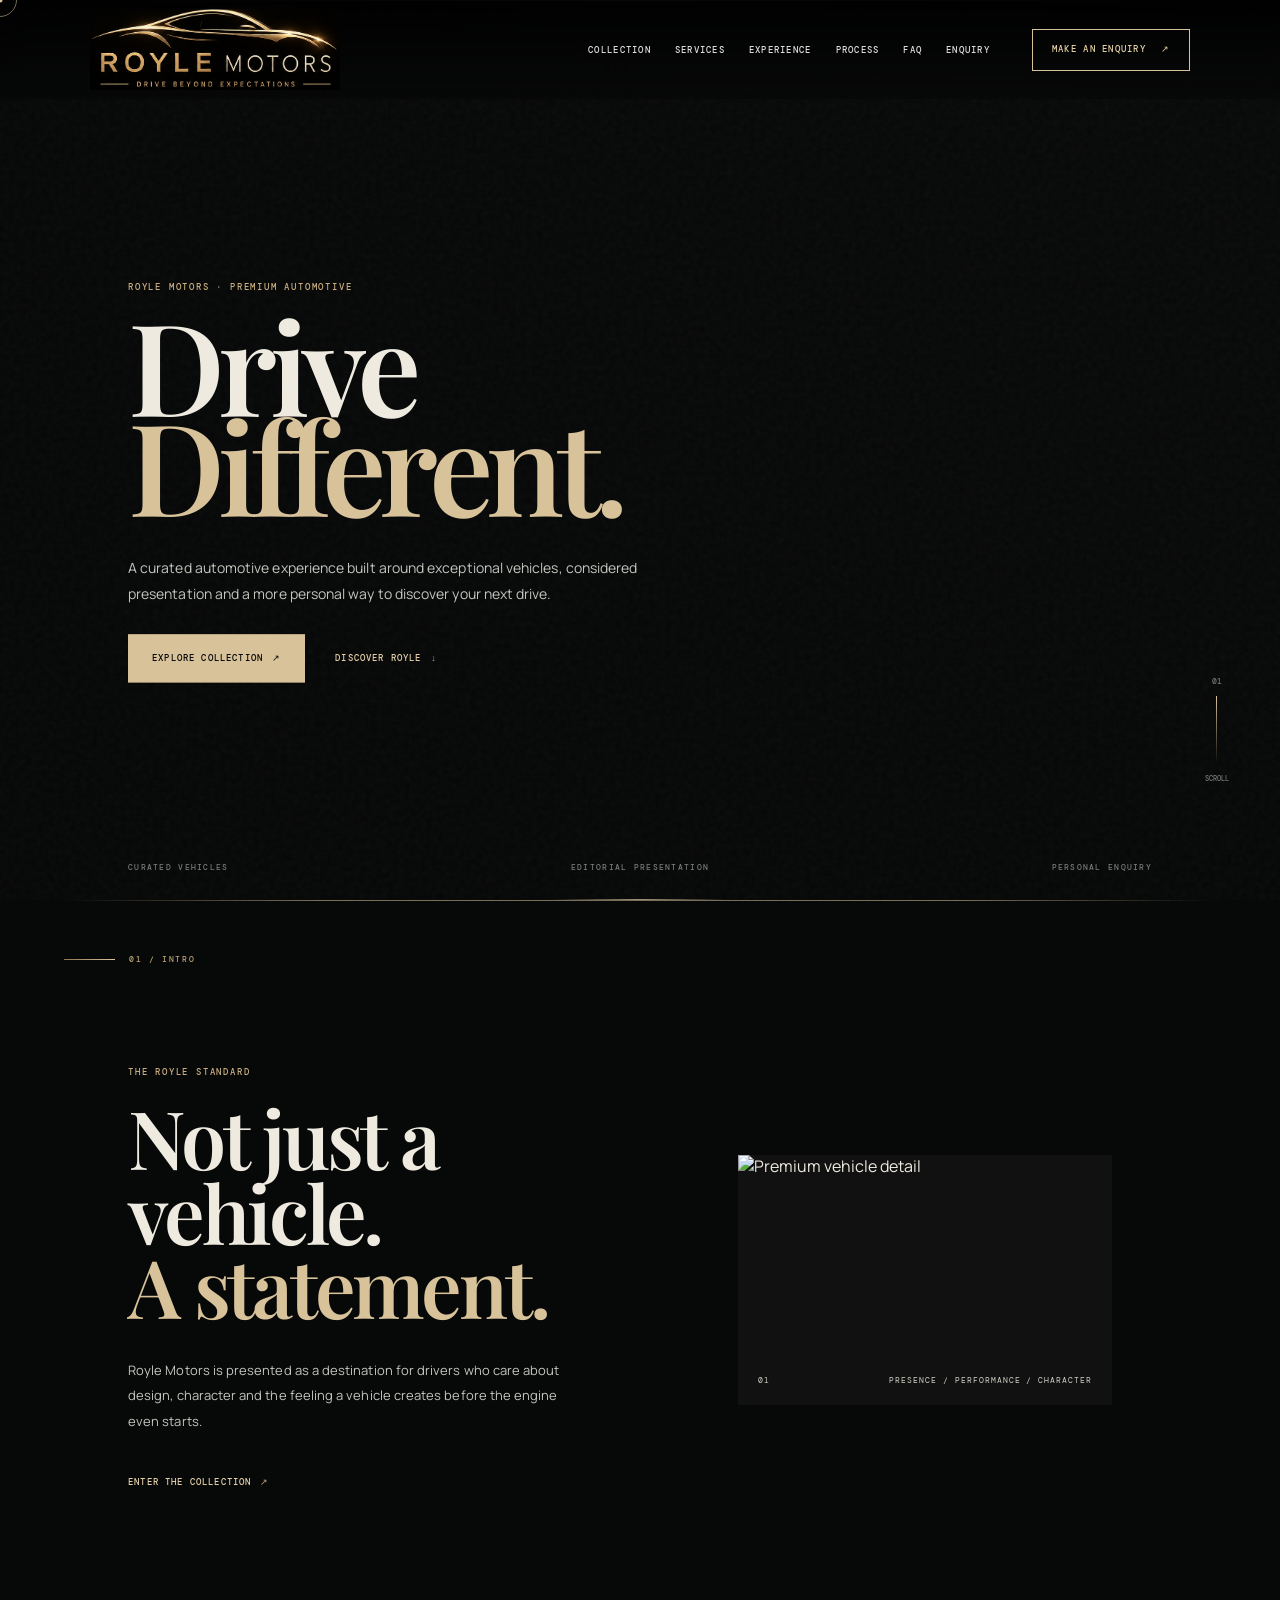
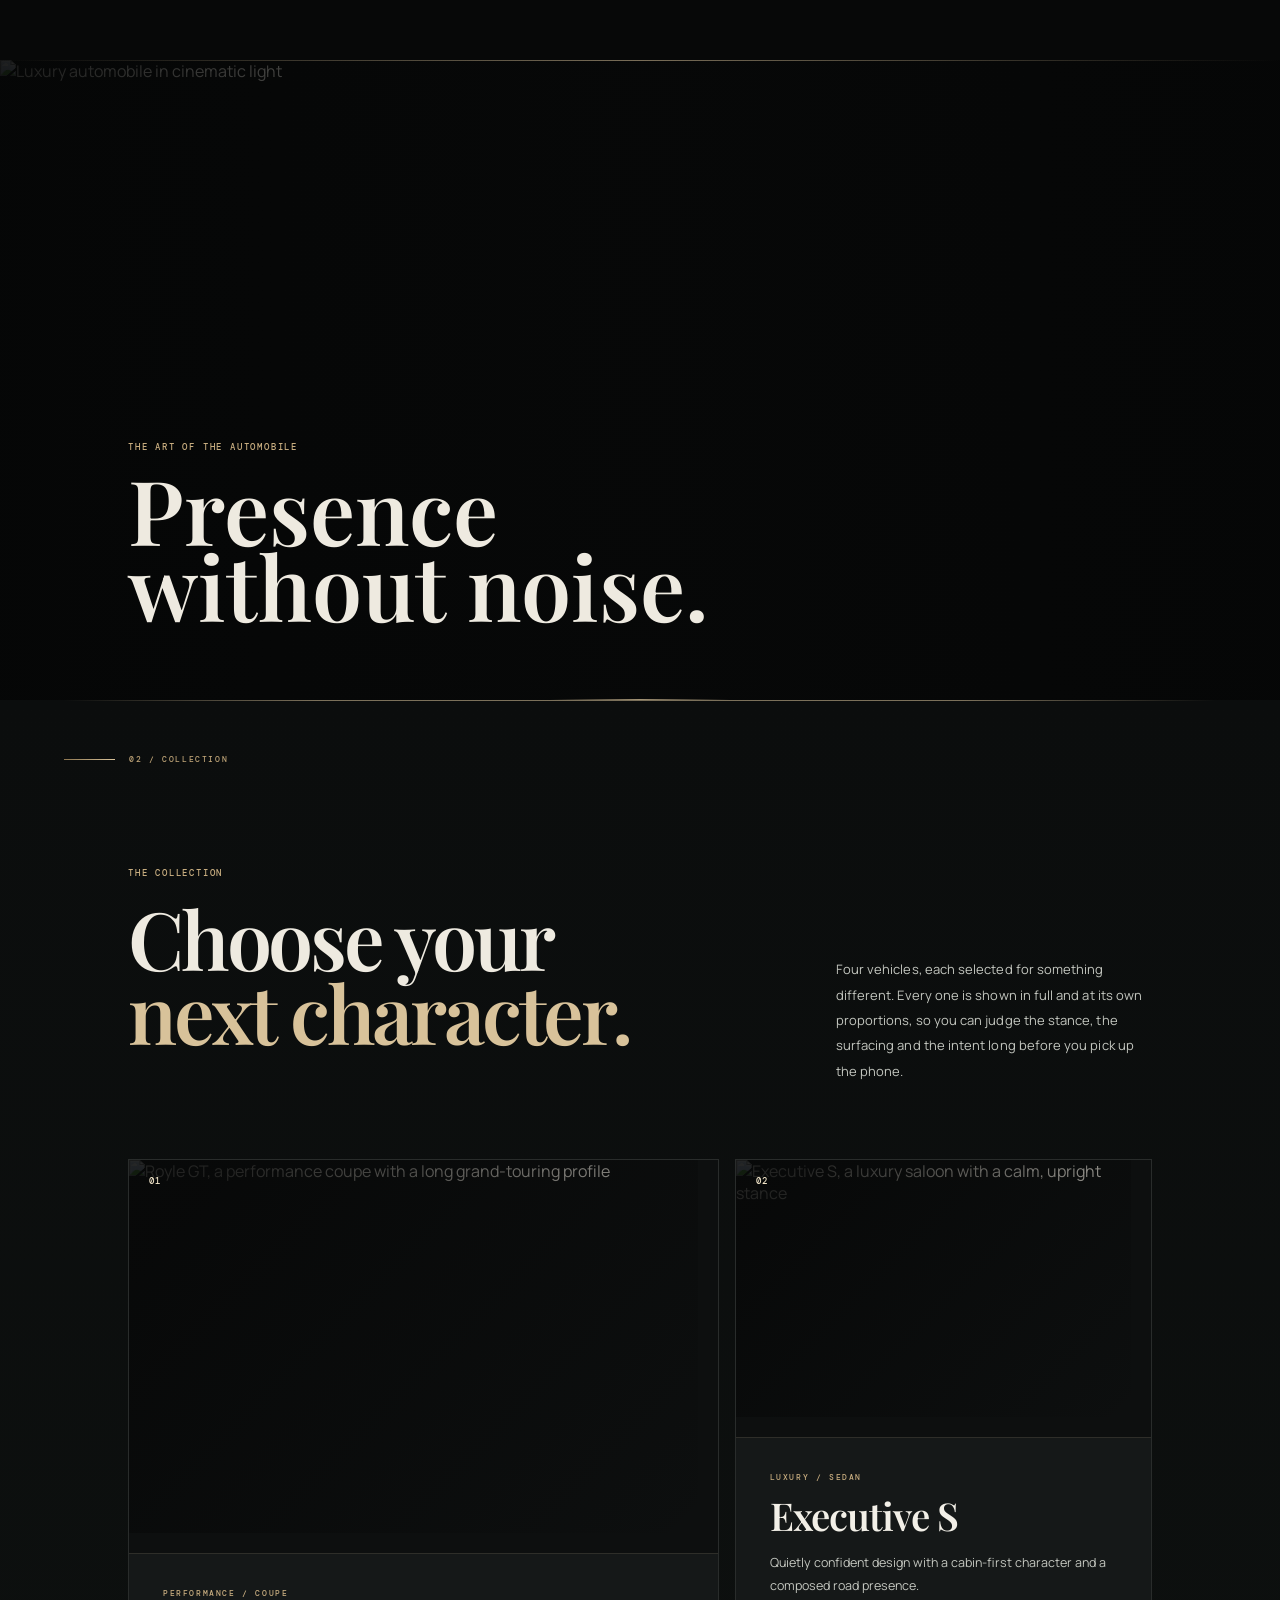
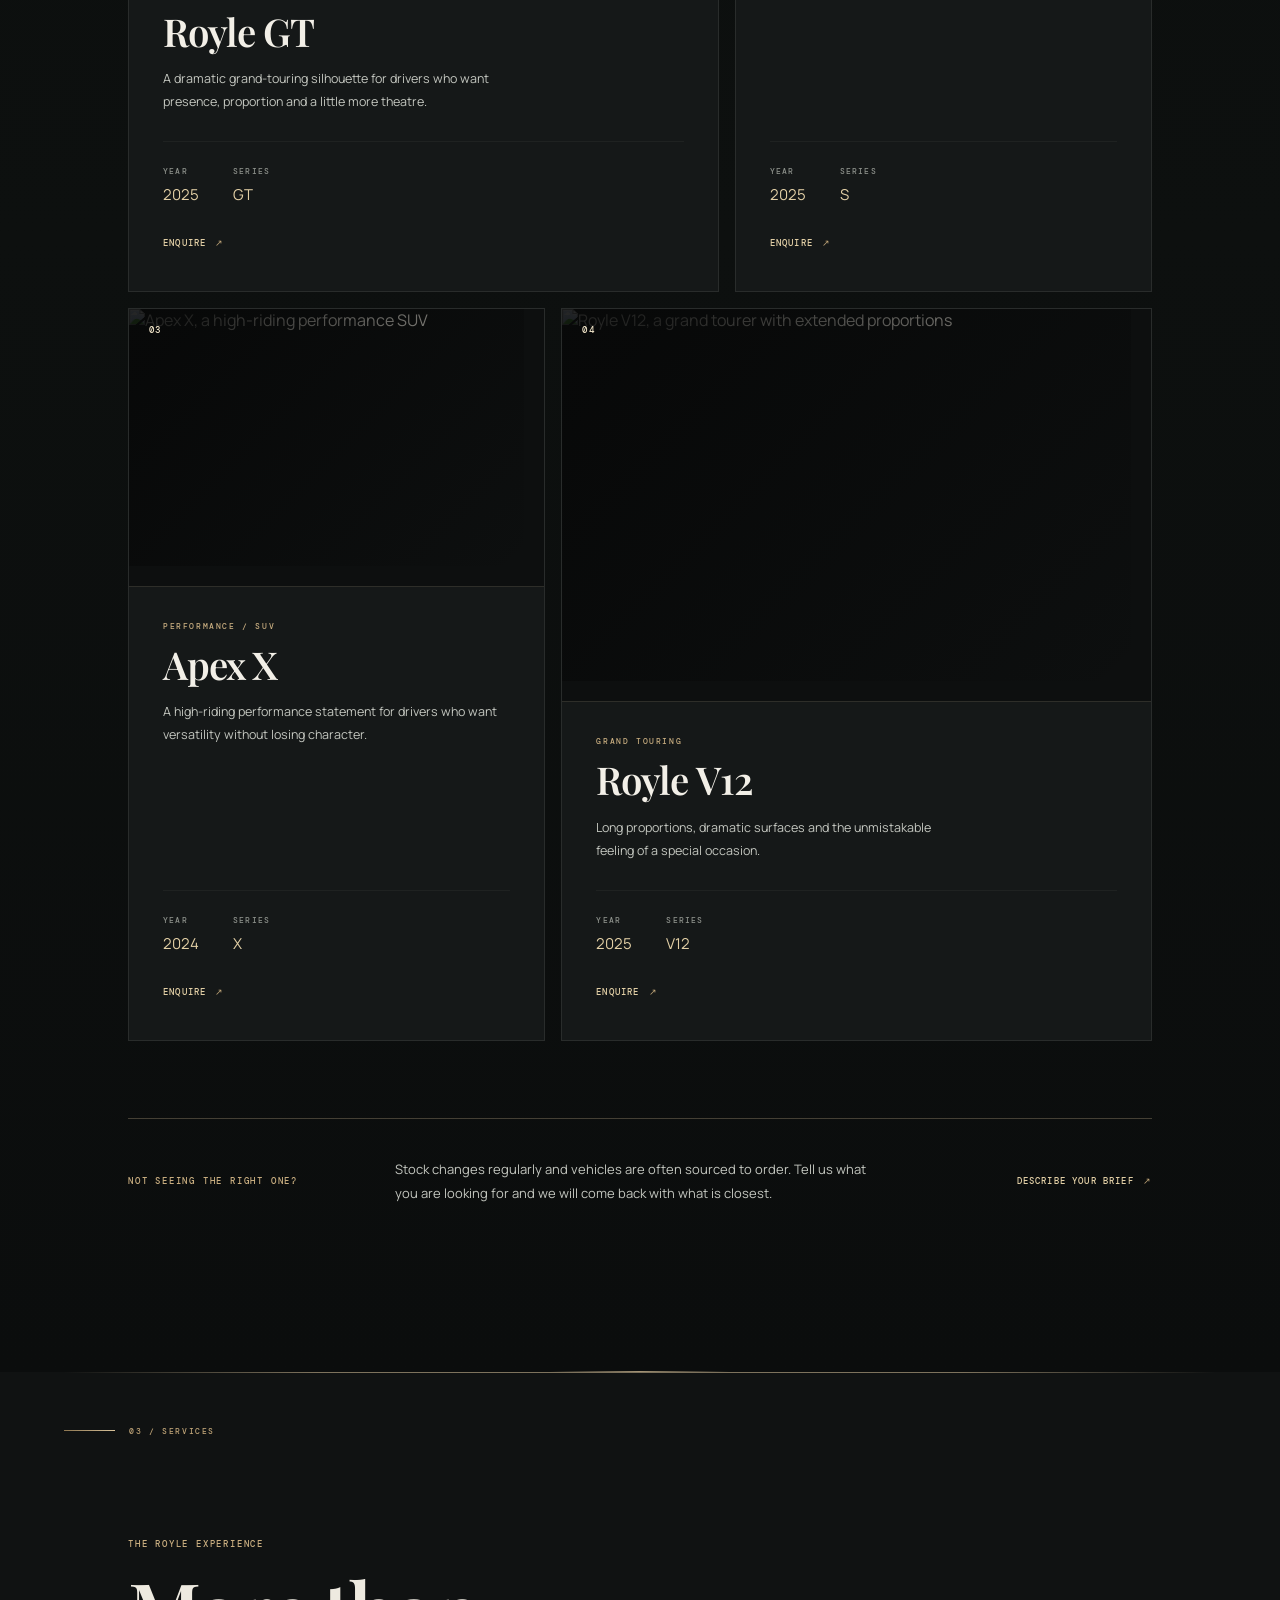
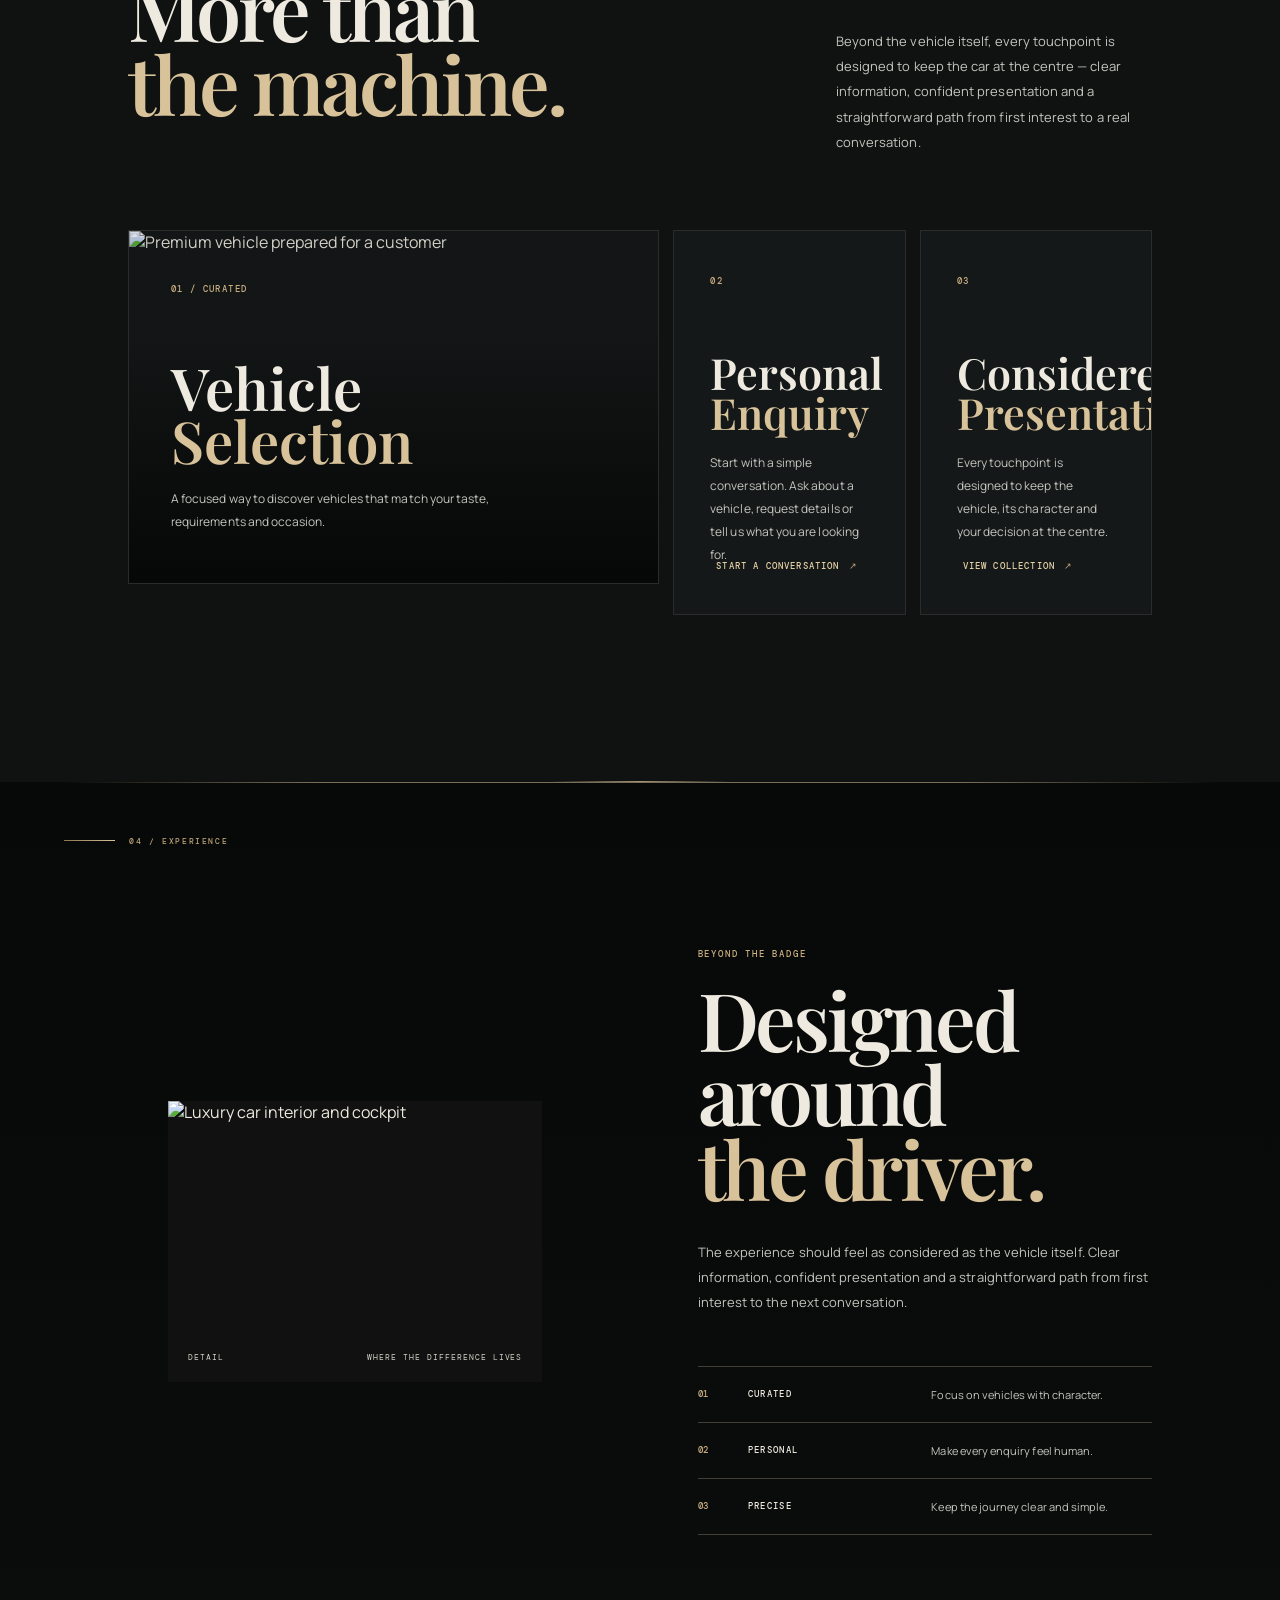
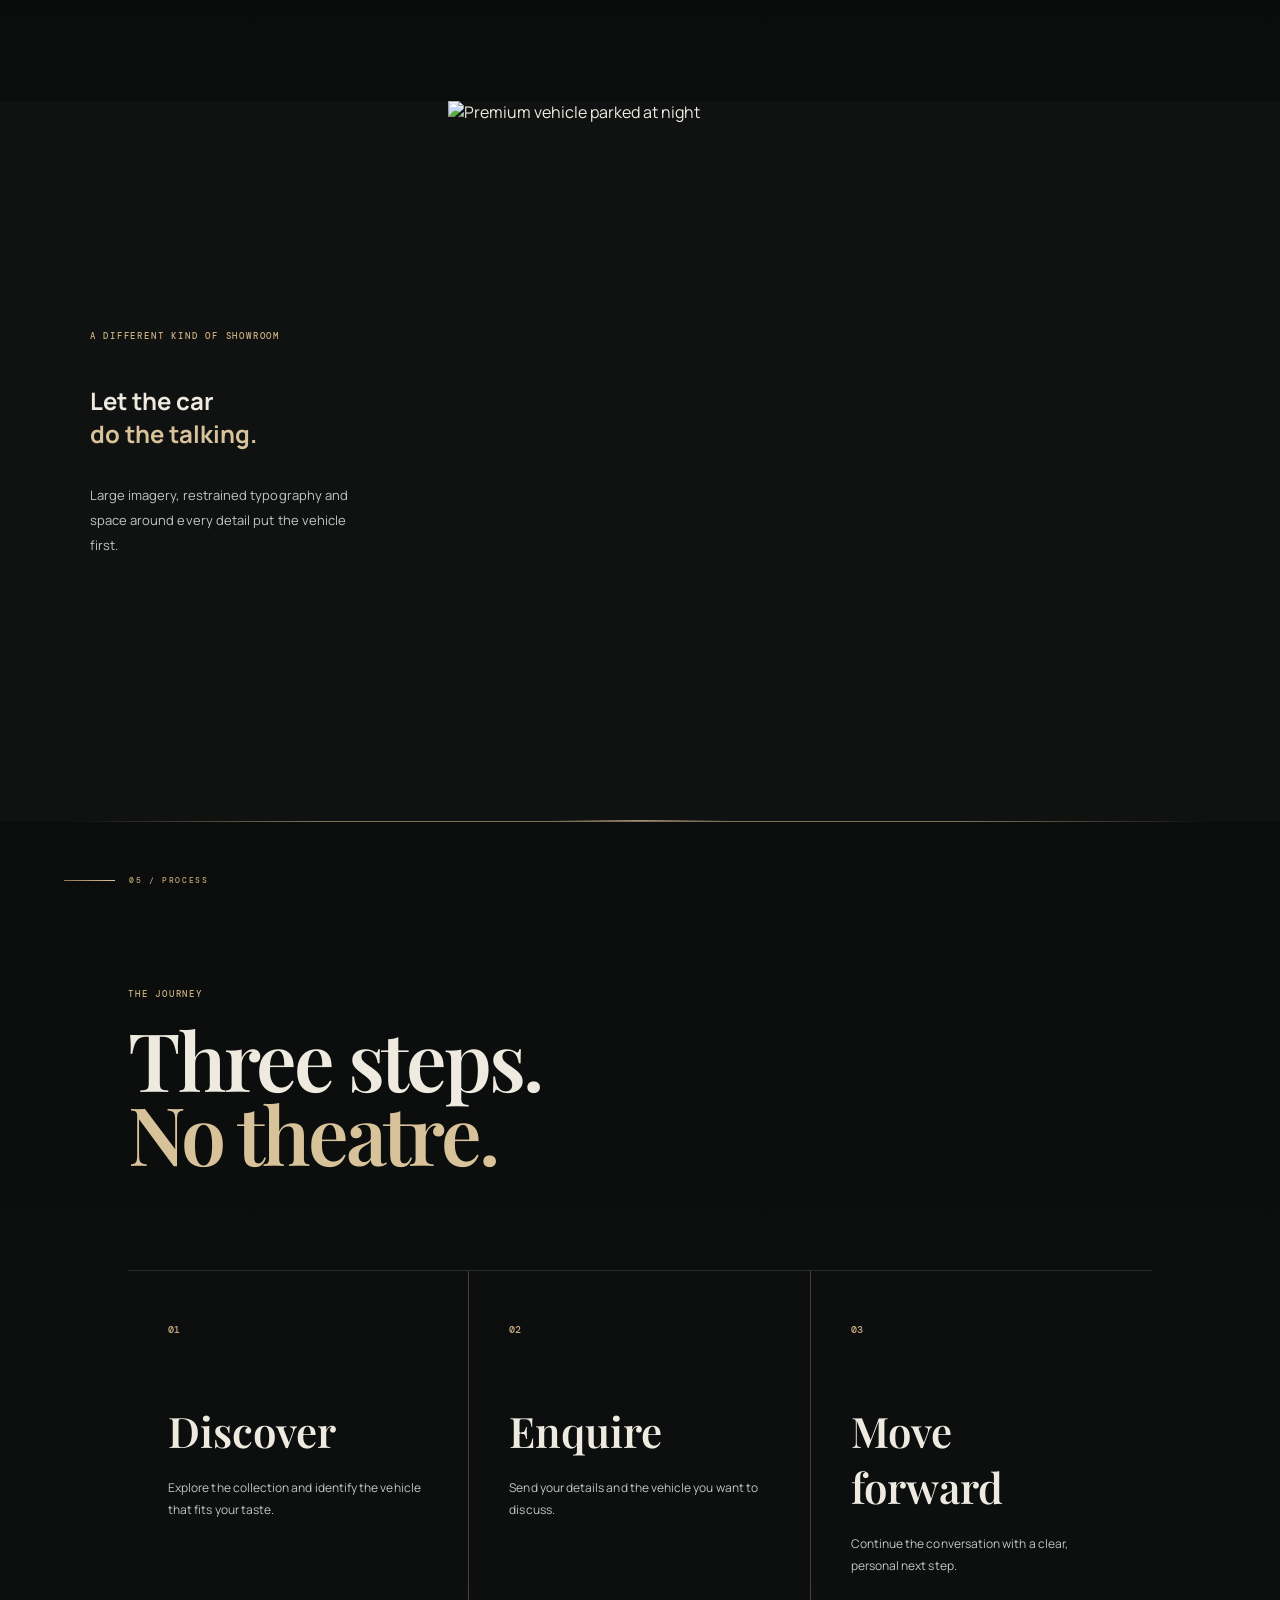
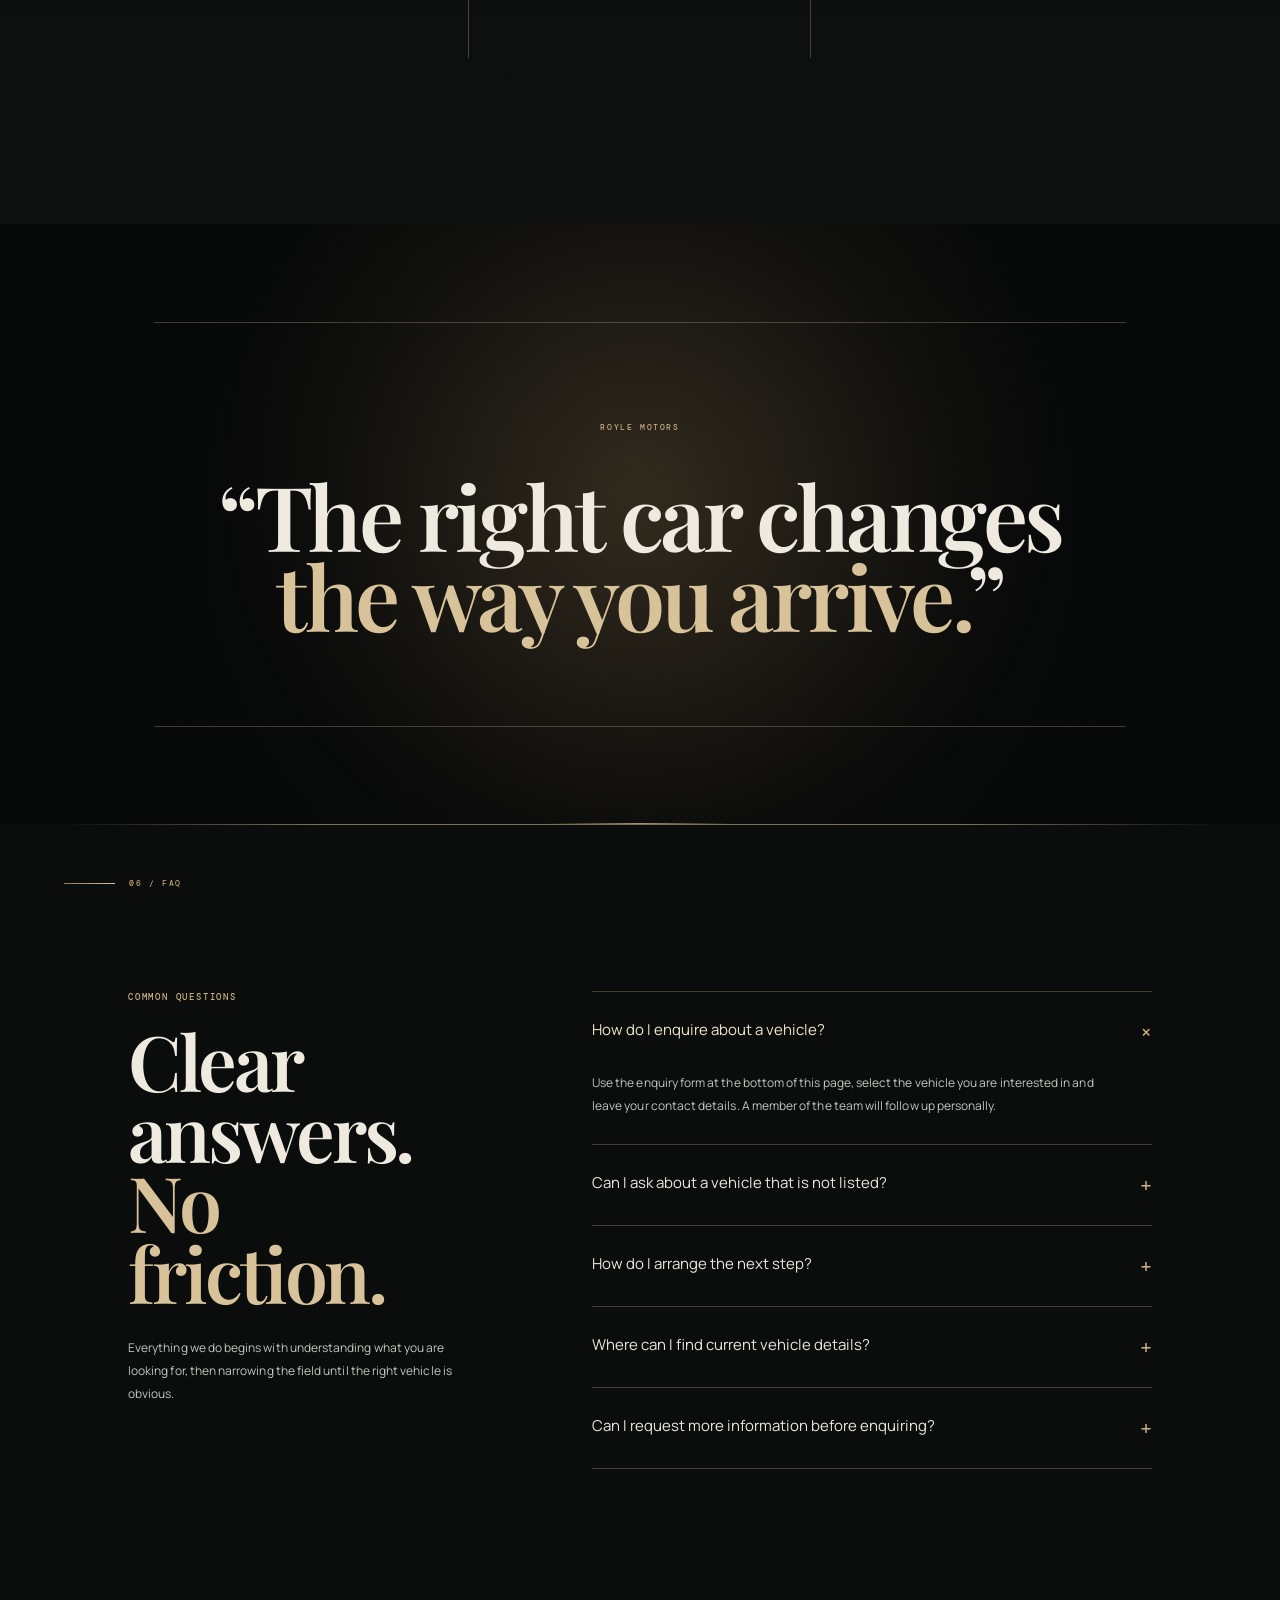
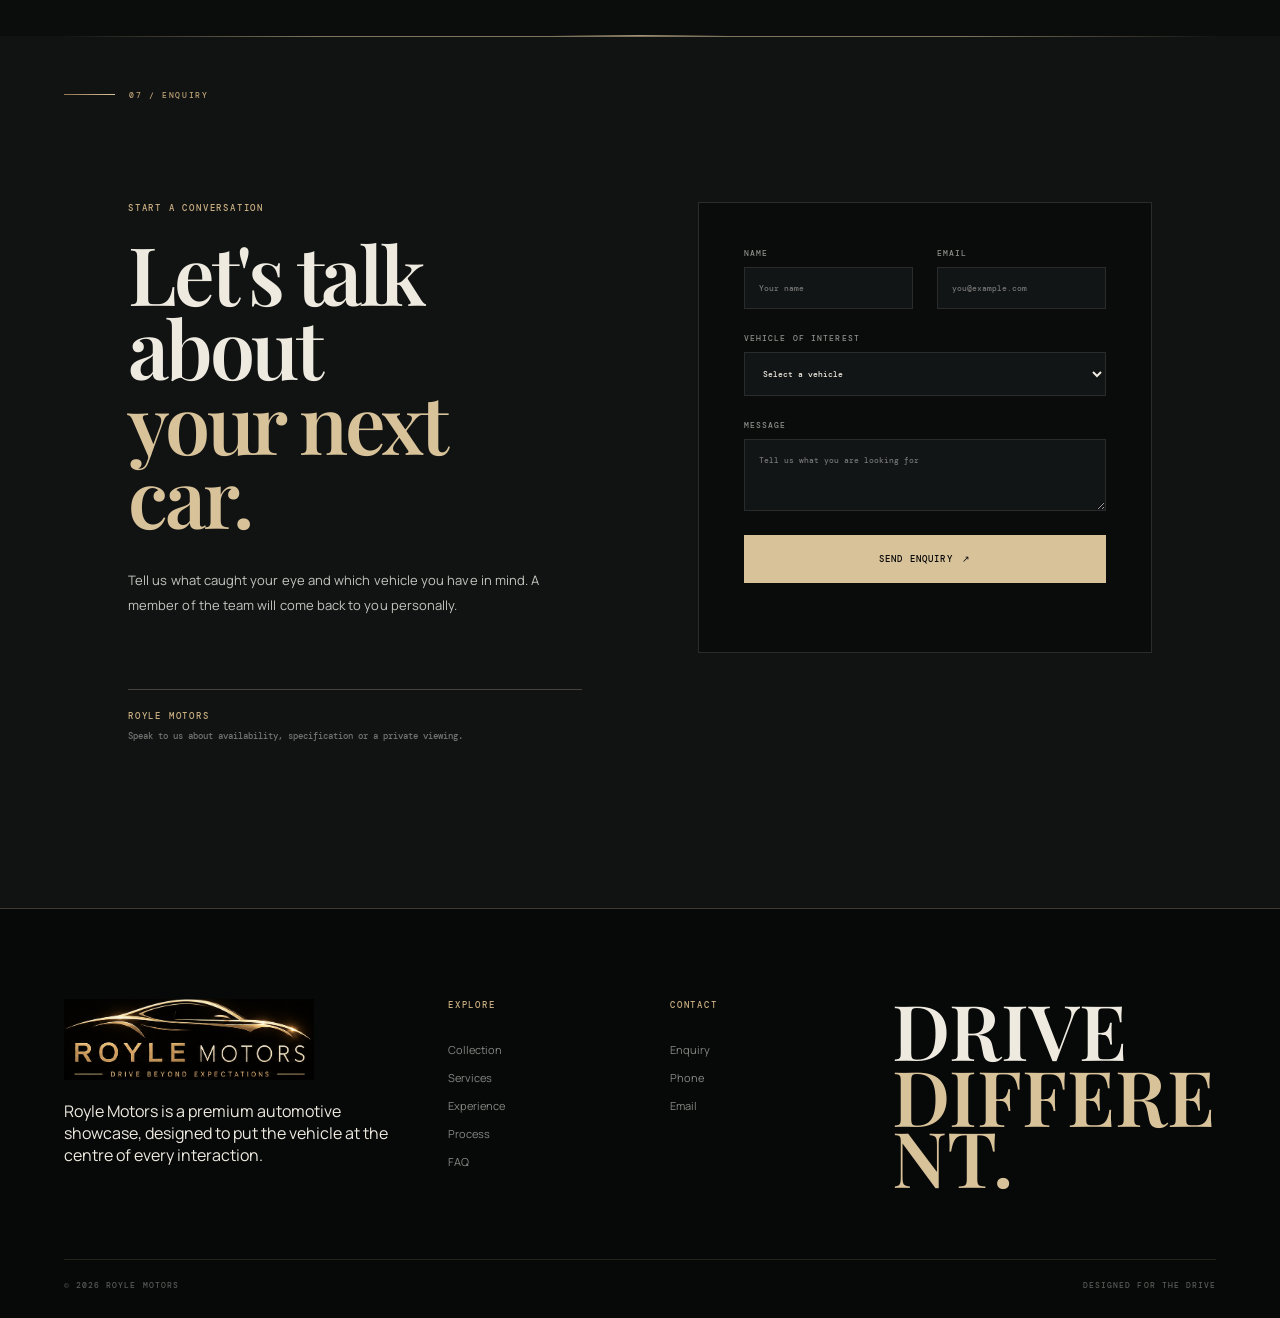
==== commit 43b59386: "new desing working on logo" ====
--- a/index.html
+++ b/index.html
@@ -228,7 +228,15 @@
 
 	<footer class="footer">
 		<div class="footer-main">
-			<a class="brand" href="#top"><img src="assets/logo.png" alt=""></a>
+			<div class="footer-brand">
+				<a class="brand" href="#top">
+				<img src="assets/logo.png" alt="">
+			</a>
+			<p class="footer-copy">
+			Royle Motors is a premium automotive showcase, 
+			designed to put the vehicle at the centre of every interaction.
+		</p>
+			</div>
 			<div><p class="eyebrow">EXPLORE</p><a href="#collection">Collection</a><a href="#services">Services</a><a href="#experience">Experience</a><a href="#process">Process</a><a href="#faq">FAQ</a></div>
 			<div><p class="eyebrow">CONTACT</p><a href="#enquiry">Enquiry</a><a href="tel:+10000000000">Phone</a><a href="mailto:enquiries@example.com">Email</a></div>
 			<div class="footer-tag">DRIVE<br><em>DIFFERENT.</em></div>
--- a/css/style.css
+++ b/css/style.css
@@ -1395,6 +1395,8 @@
 
 .brand img {
   max-width: 250px;
+  width: 100%;
+  object-fit: contain;
 }
 
 @media(min-width:901px) {
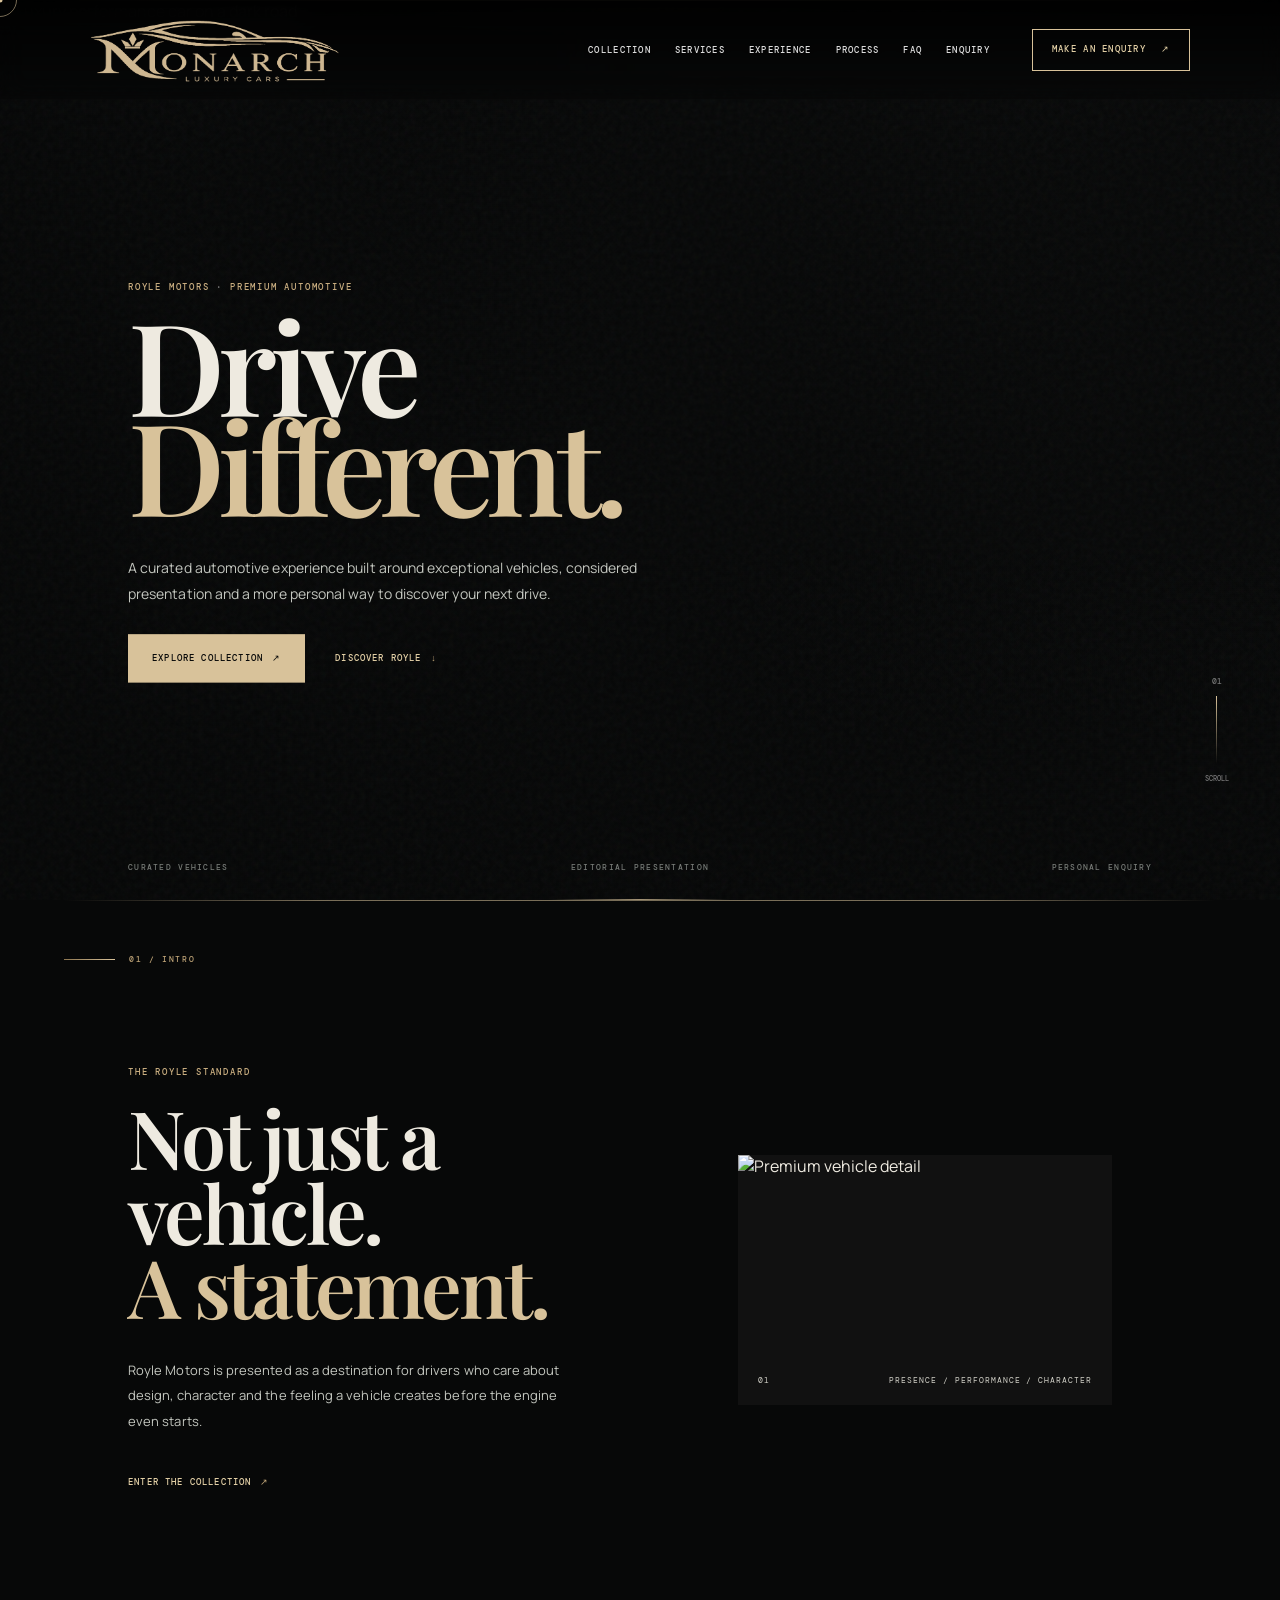
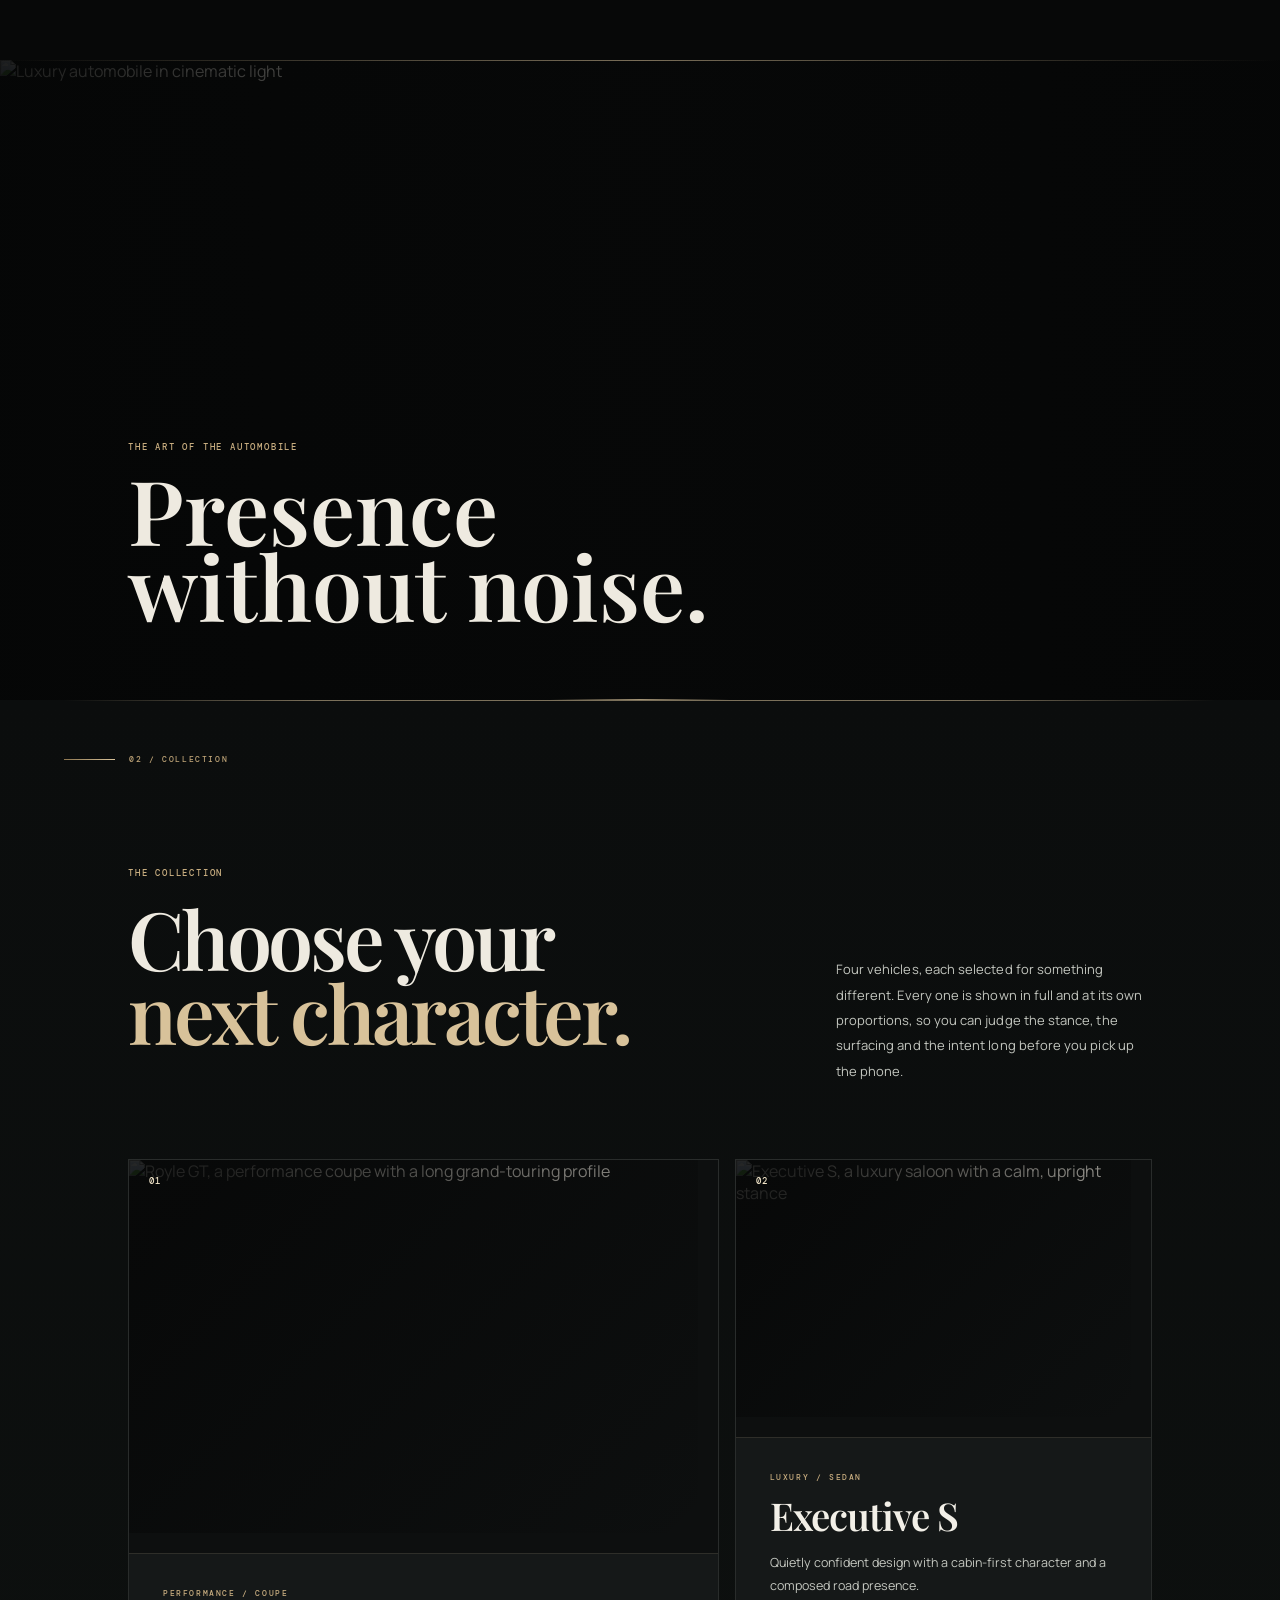
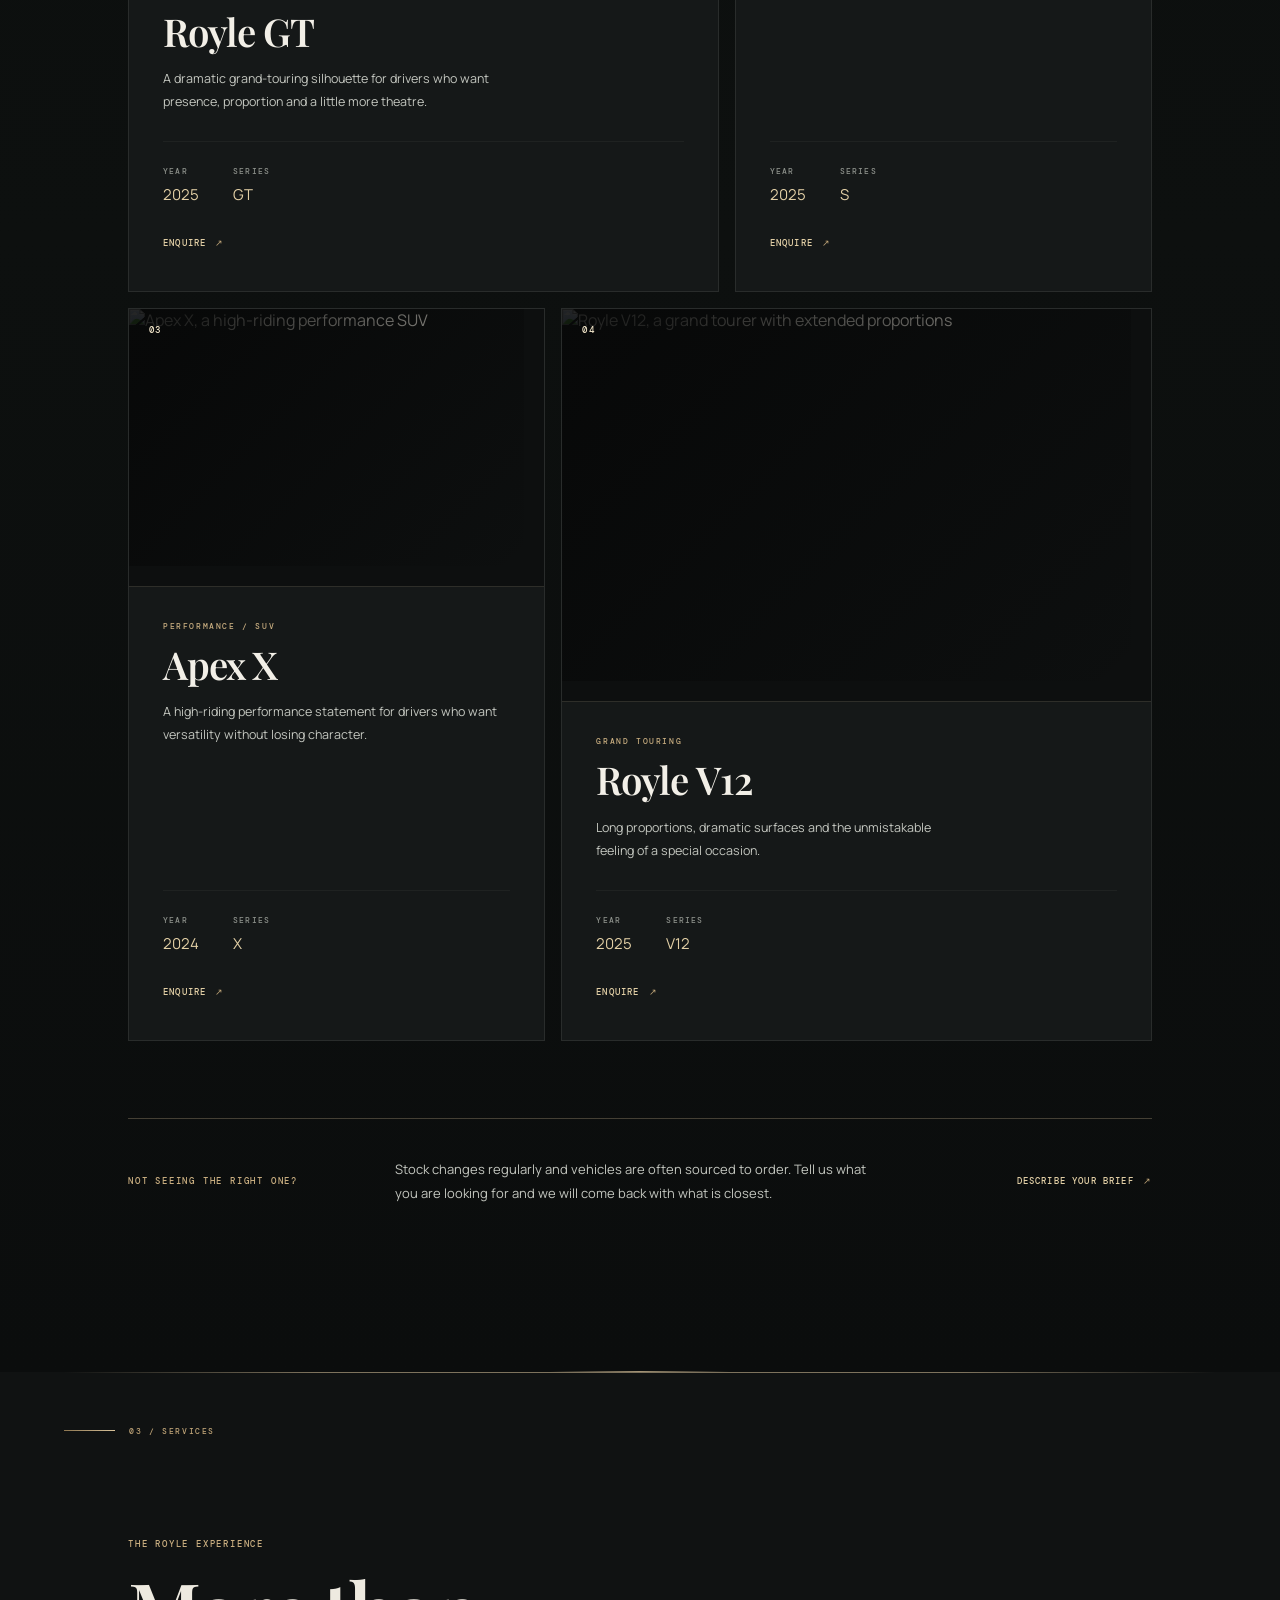
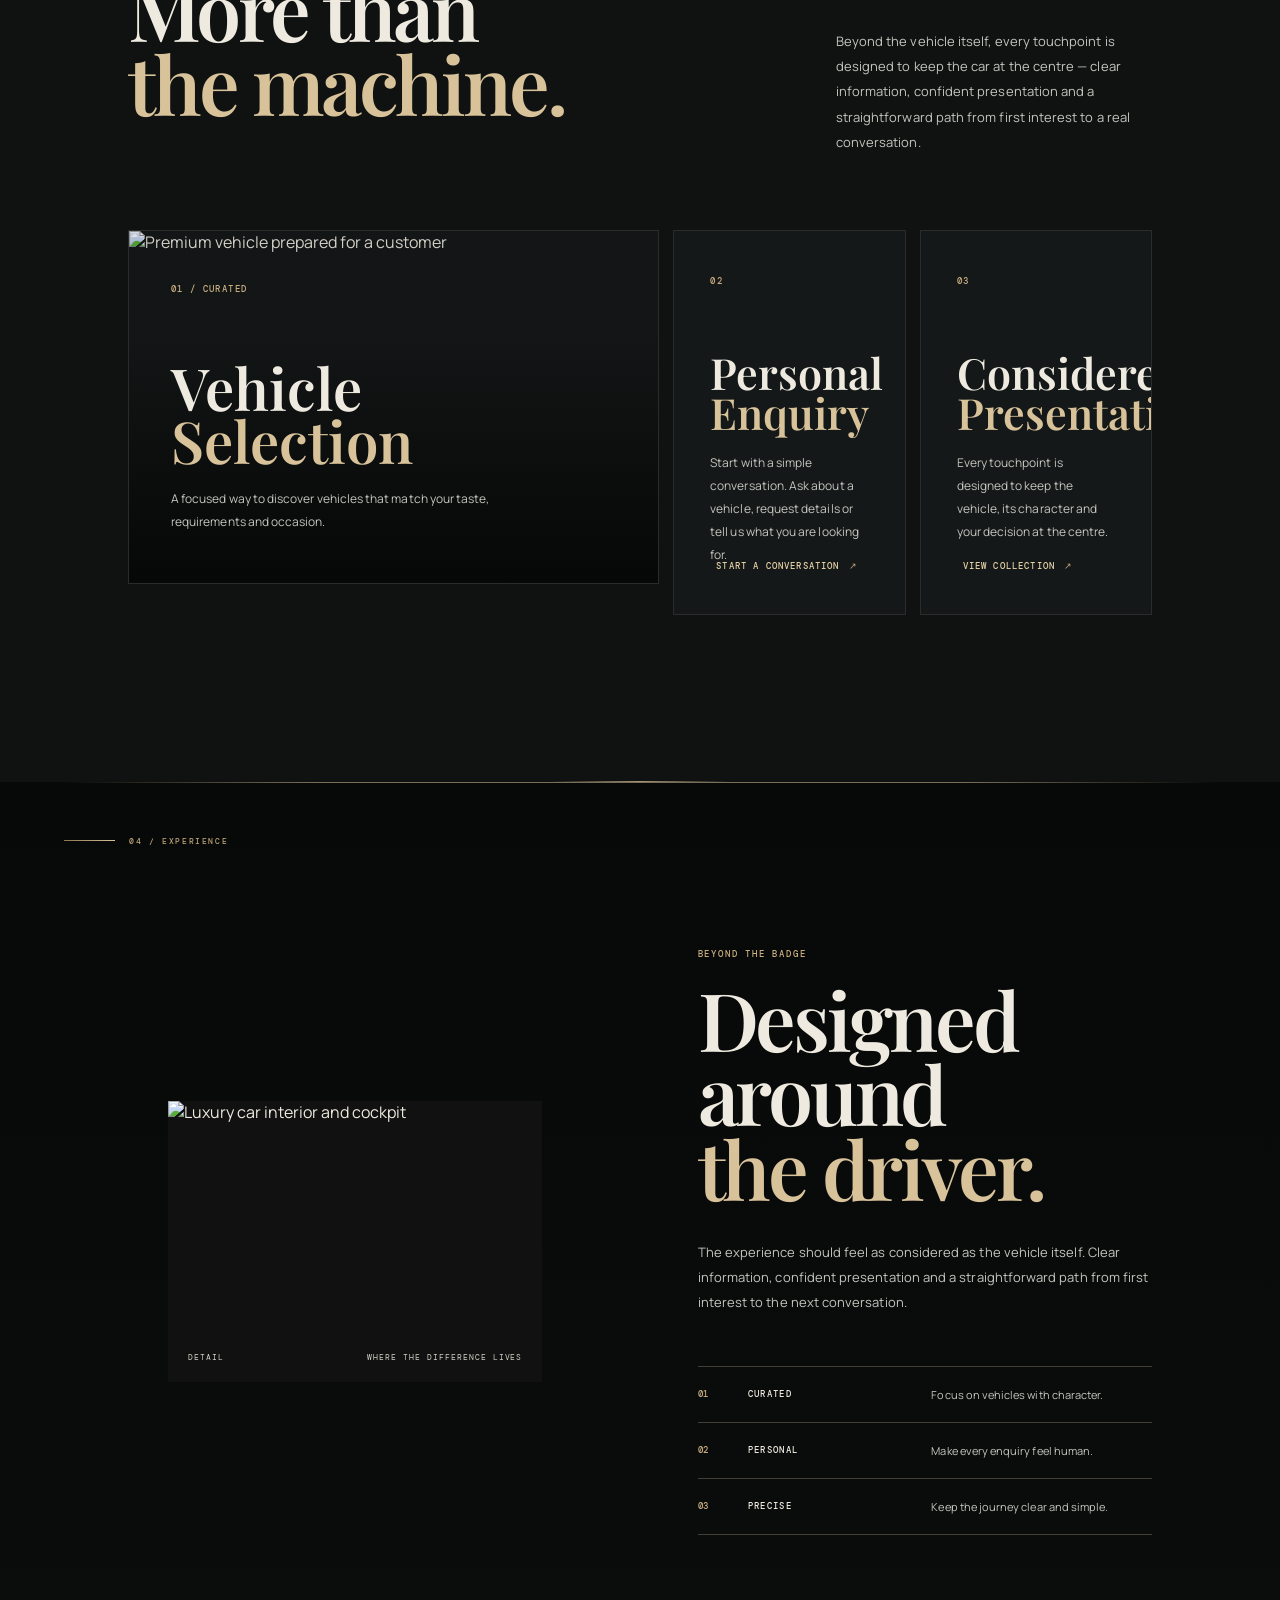
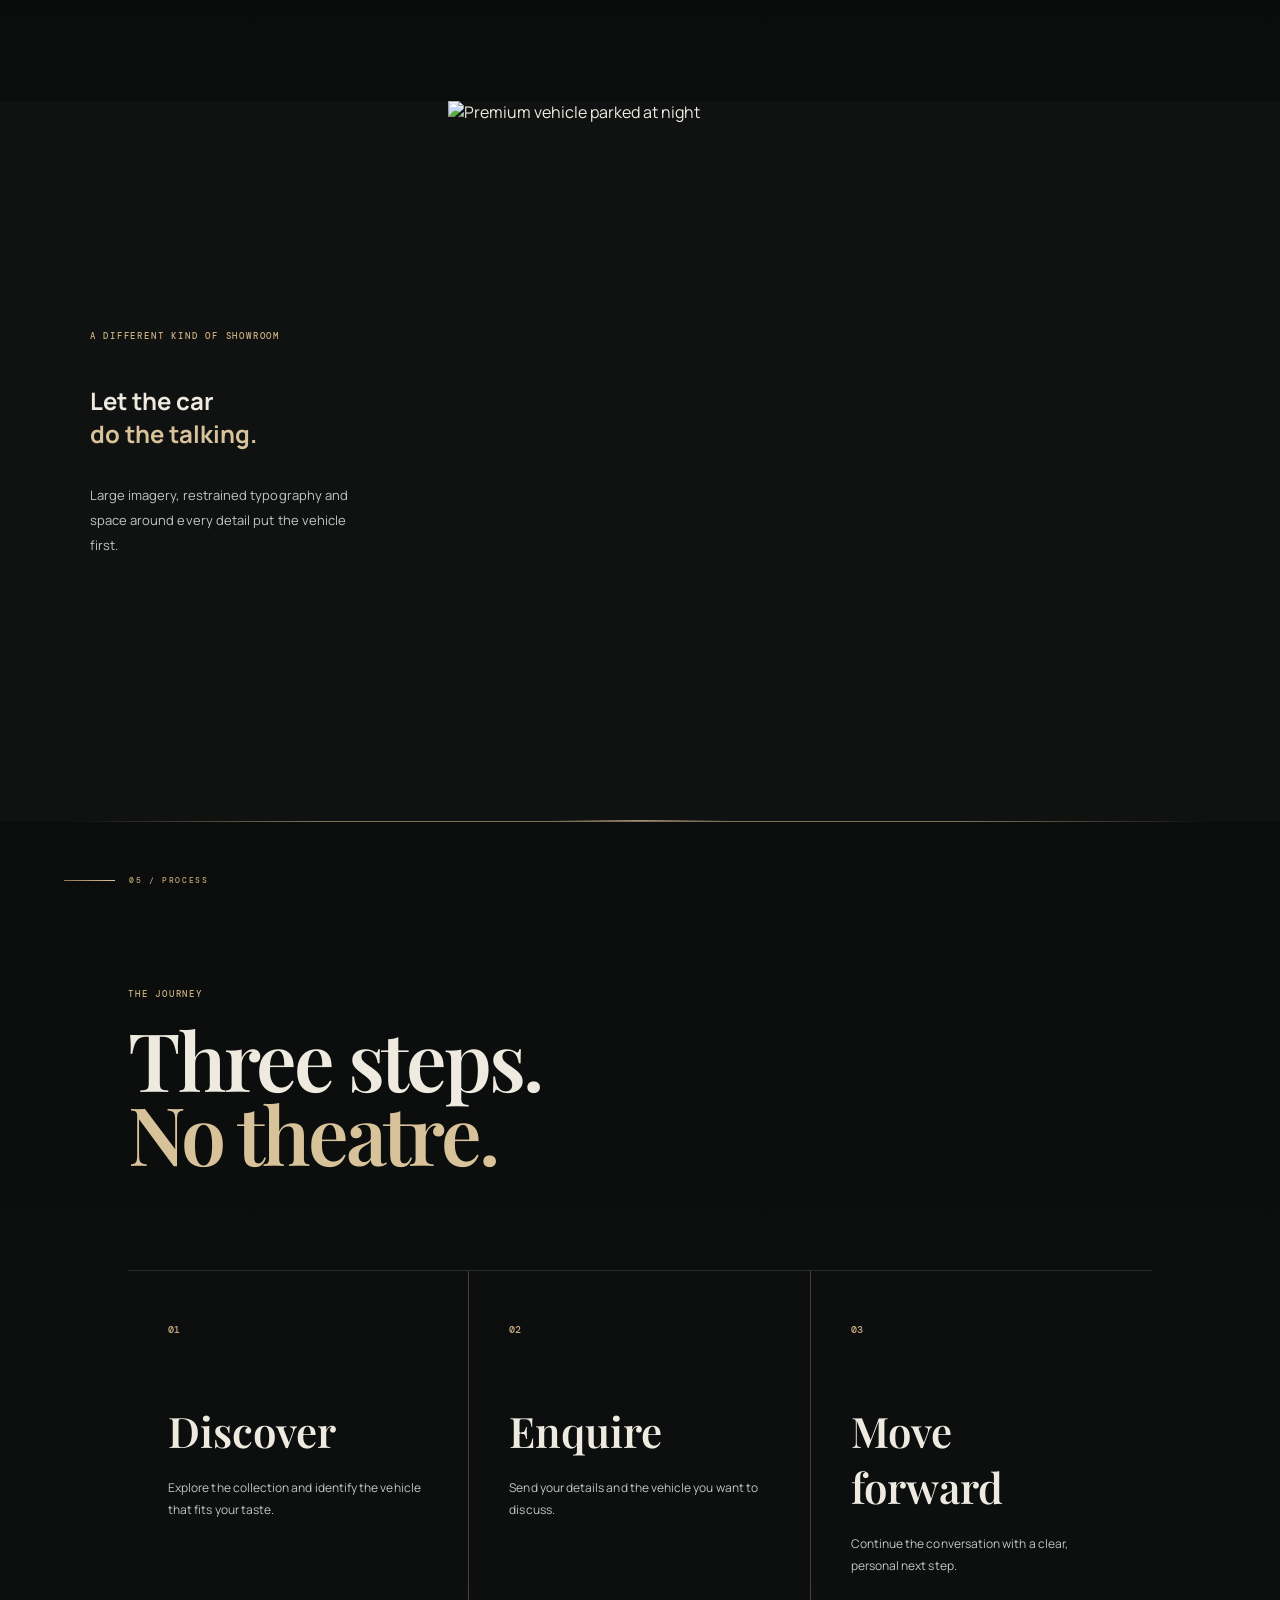
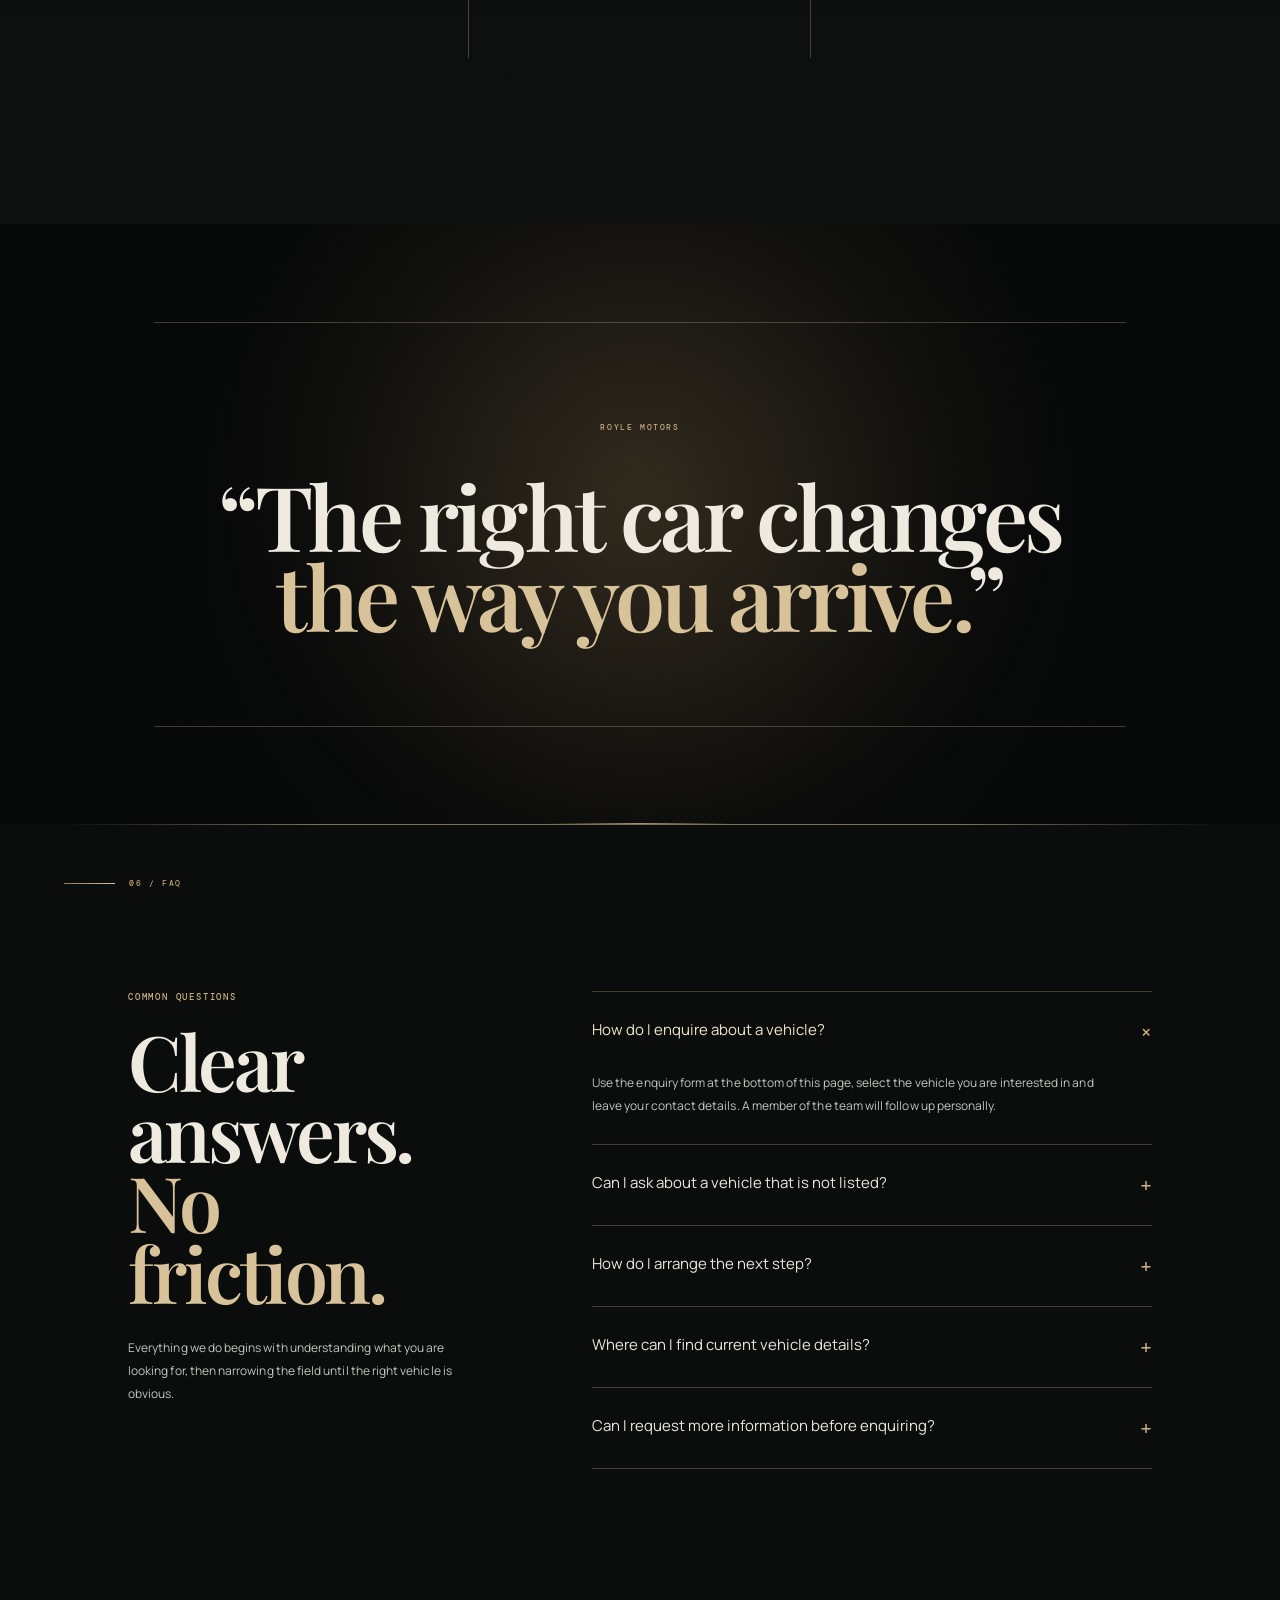
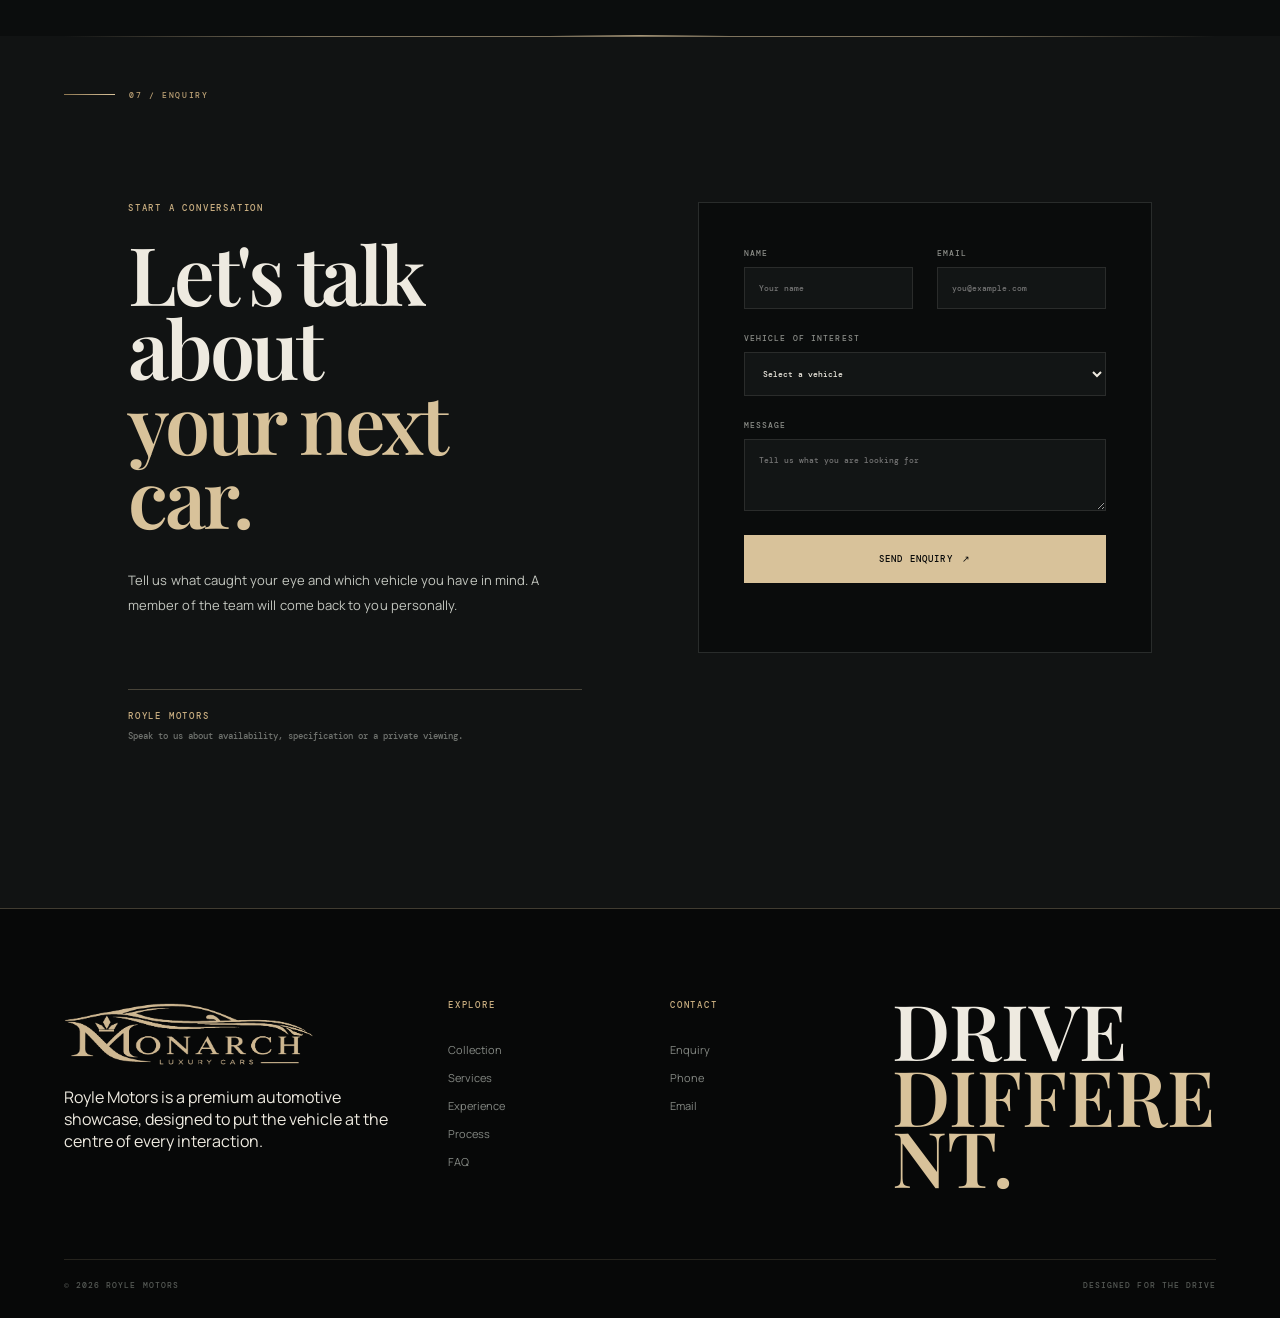
==== commit 589d8c88: "new logos key sath" ====
--- a/index.html
+++ b/index.html
@@ -17,7 +17,7 @@
 	<header class="site-header">
 		<div class="scroll-progress" aria-hidden="true"></div>
 		<a class="brand" href="#top" aria-label="Royle Motors home">
-			<img src="assets/logo.png" alt="" style="max-width: 250px;">
+			<img src="assets/logo-white.png" alt="" style="max-width: 250px;">
 		</a>
 		<nav class="desktop-nav" aria-label="Primary navigation">
 			<a href="#collection">Collection</a><a href="#services">Services</a><a href="#experience">Experience</a><a href="#process">Process</a><a href="#faq">FAQ</a><a href="#enquiry">Enquiry</a>
@@ -230,7 +230,7 @@
 		<div class="footer-main">
 			<div class="footer-brand">
 				<a class="brand" href="#top">
-				<img src="assets/logo.png" alt="">
+				<img src="assets/logo-white.png" alt="">
 			</a>
 			<p class="footer-copy">
 			Royle Motors is a premium automotive showcase, 
--- a/css/style.css
+++ b/css/style.css
@@ -1397,6 +1397,10 @@
   max-width: 250px;
   width: 100%;
   object-fit: contain;
+  filter: brightness(0) saturate(100%)
+          invert(80%) sepia(18%)
+          saturate(500%) hue-rotate(358deg)
+          brightness(91%) contrast(88%);
 }
 
 @media(min-width:901px) {
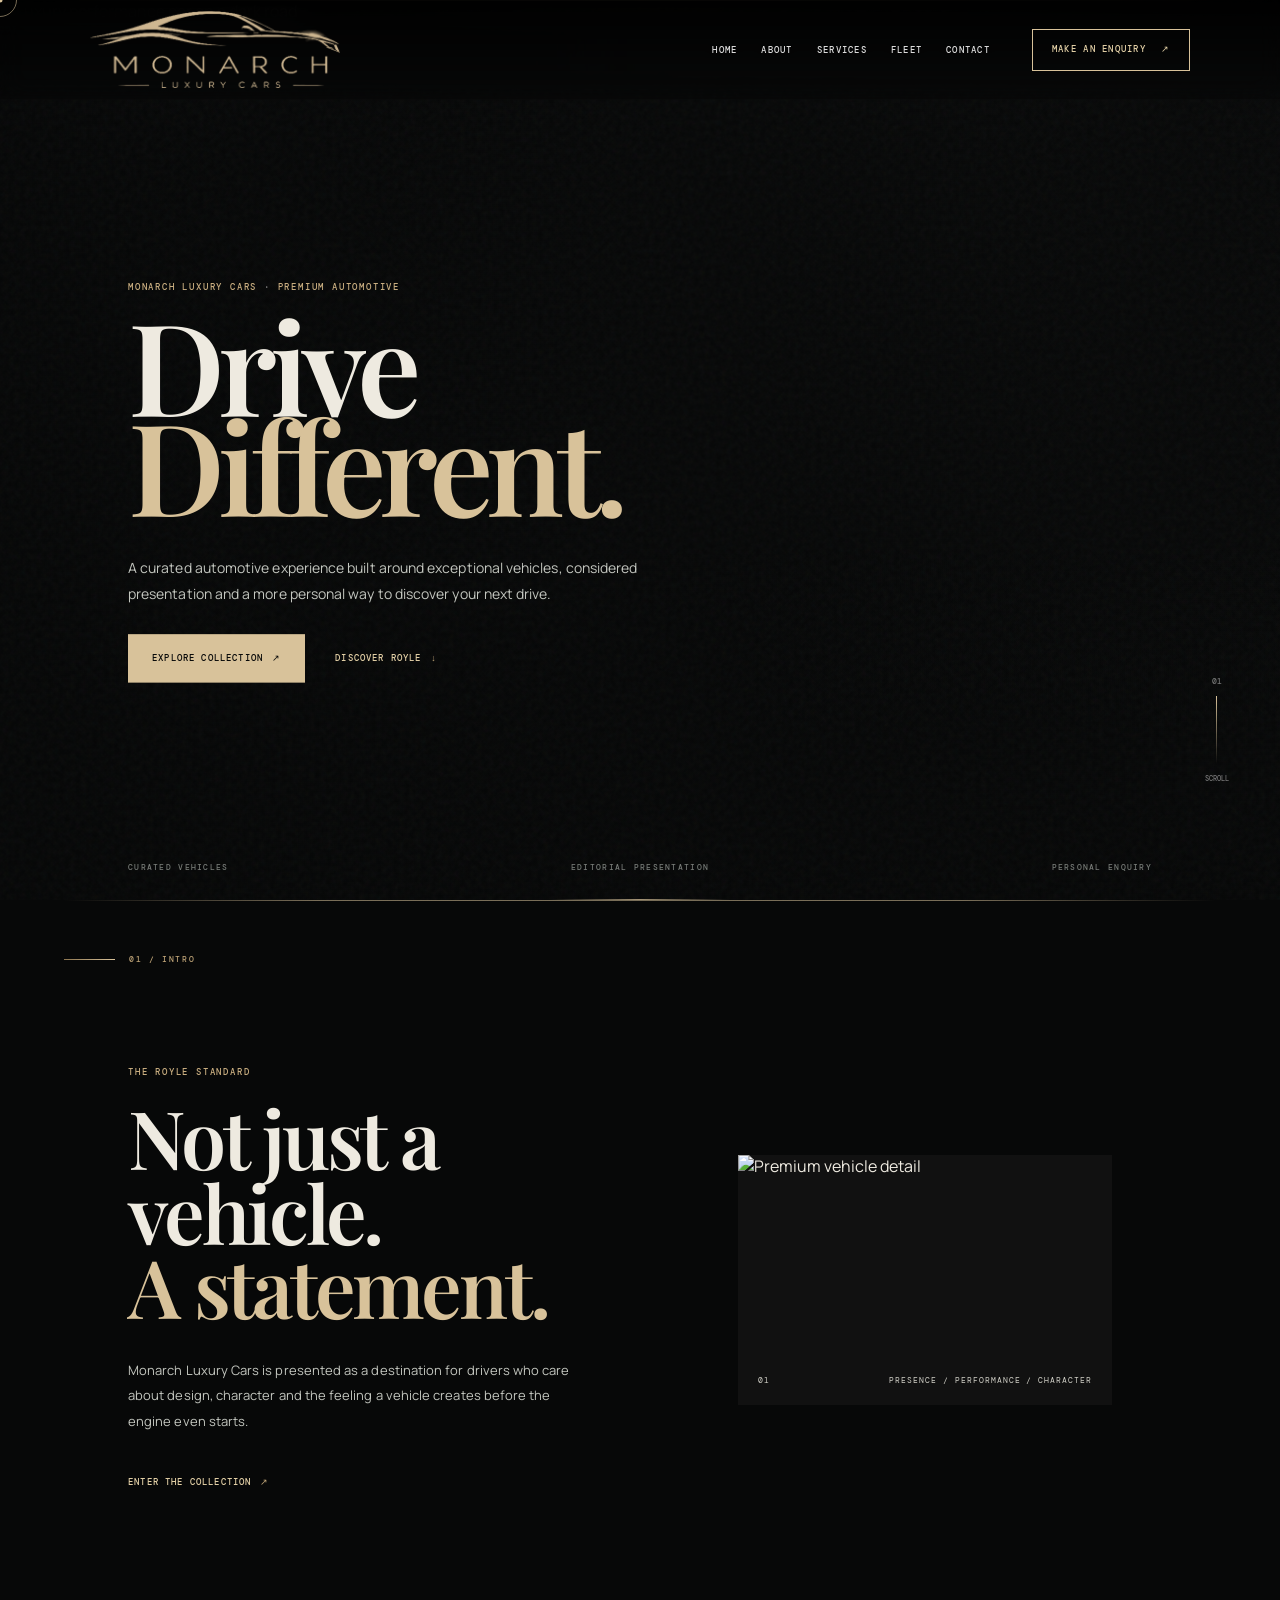
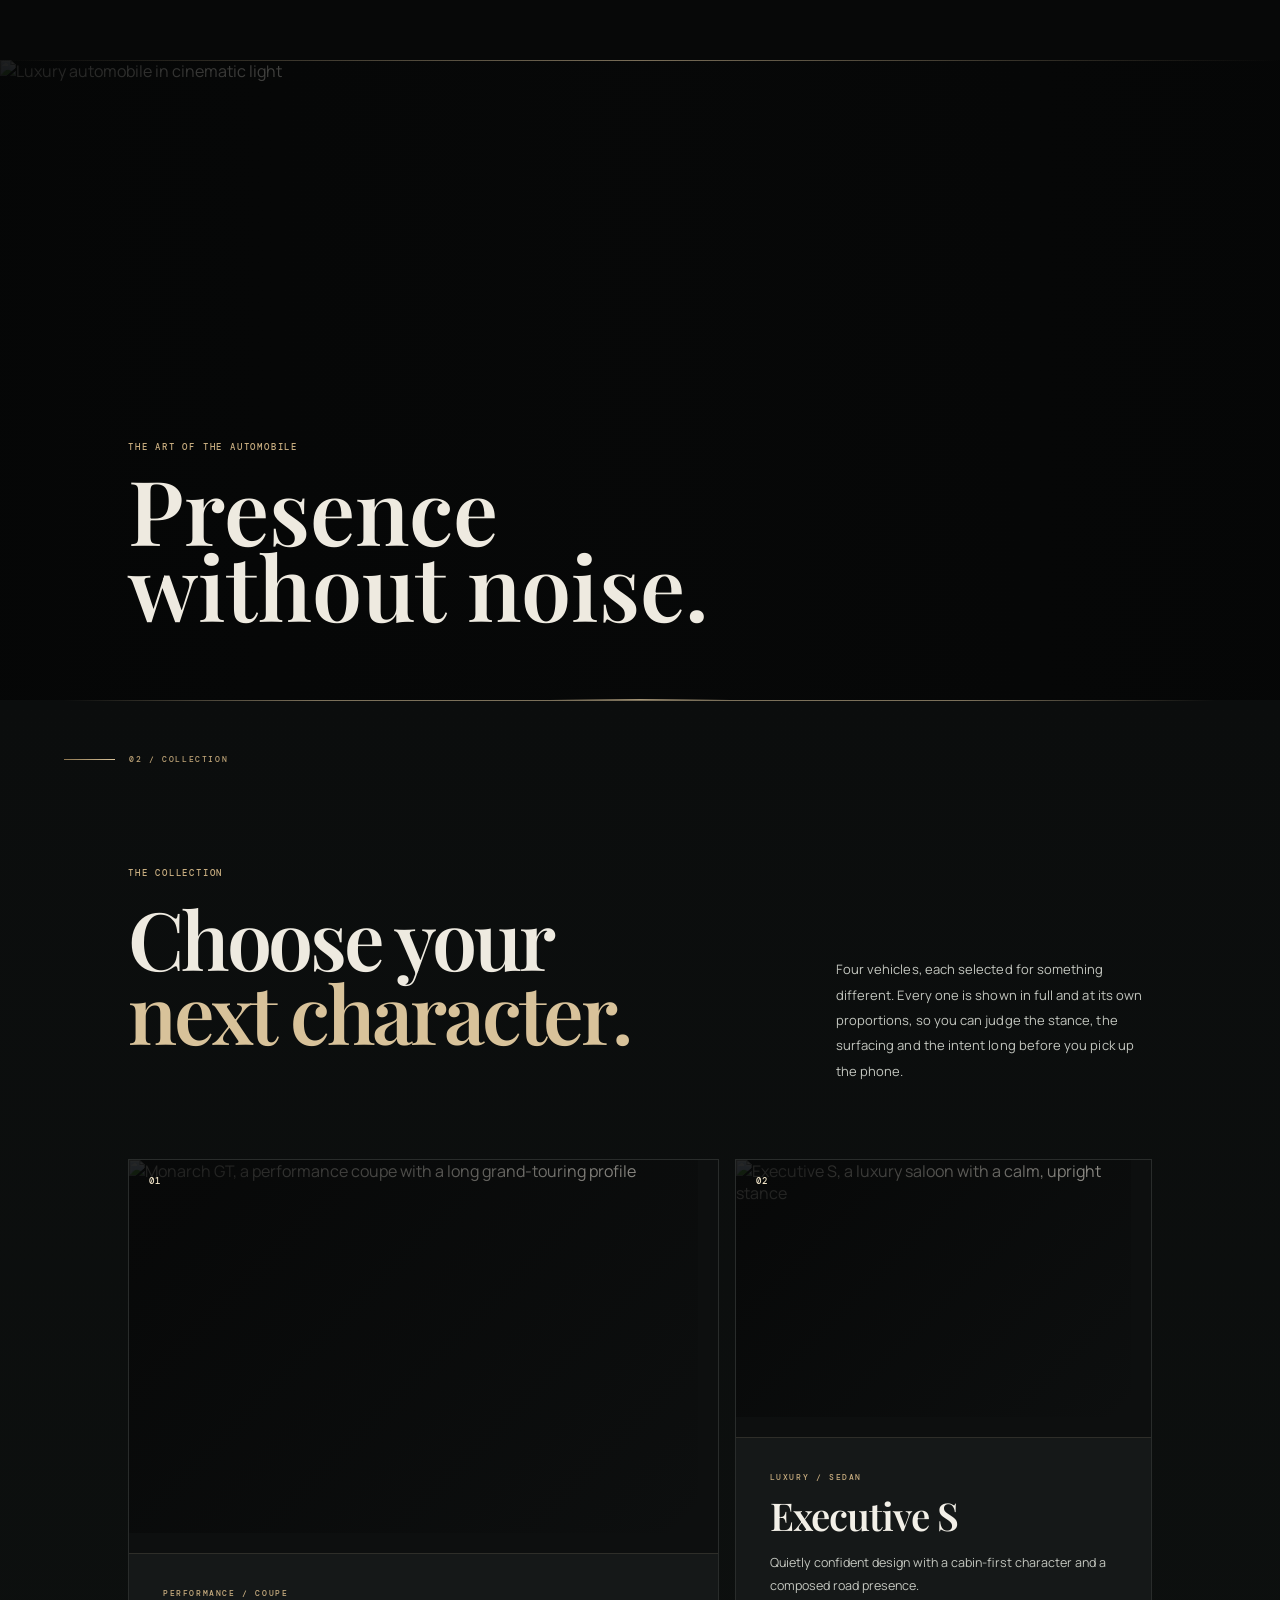
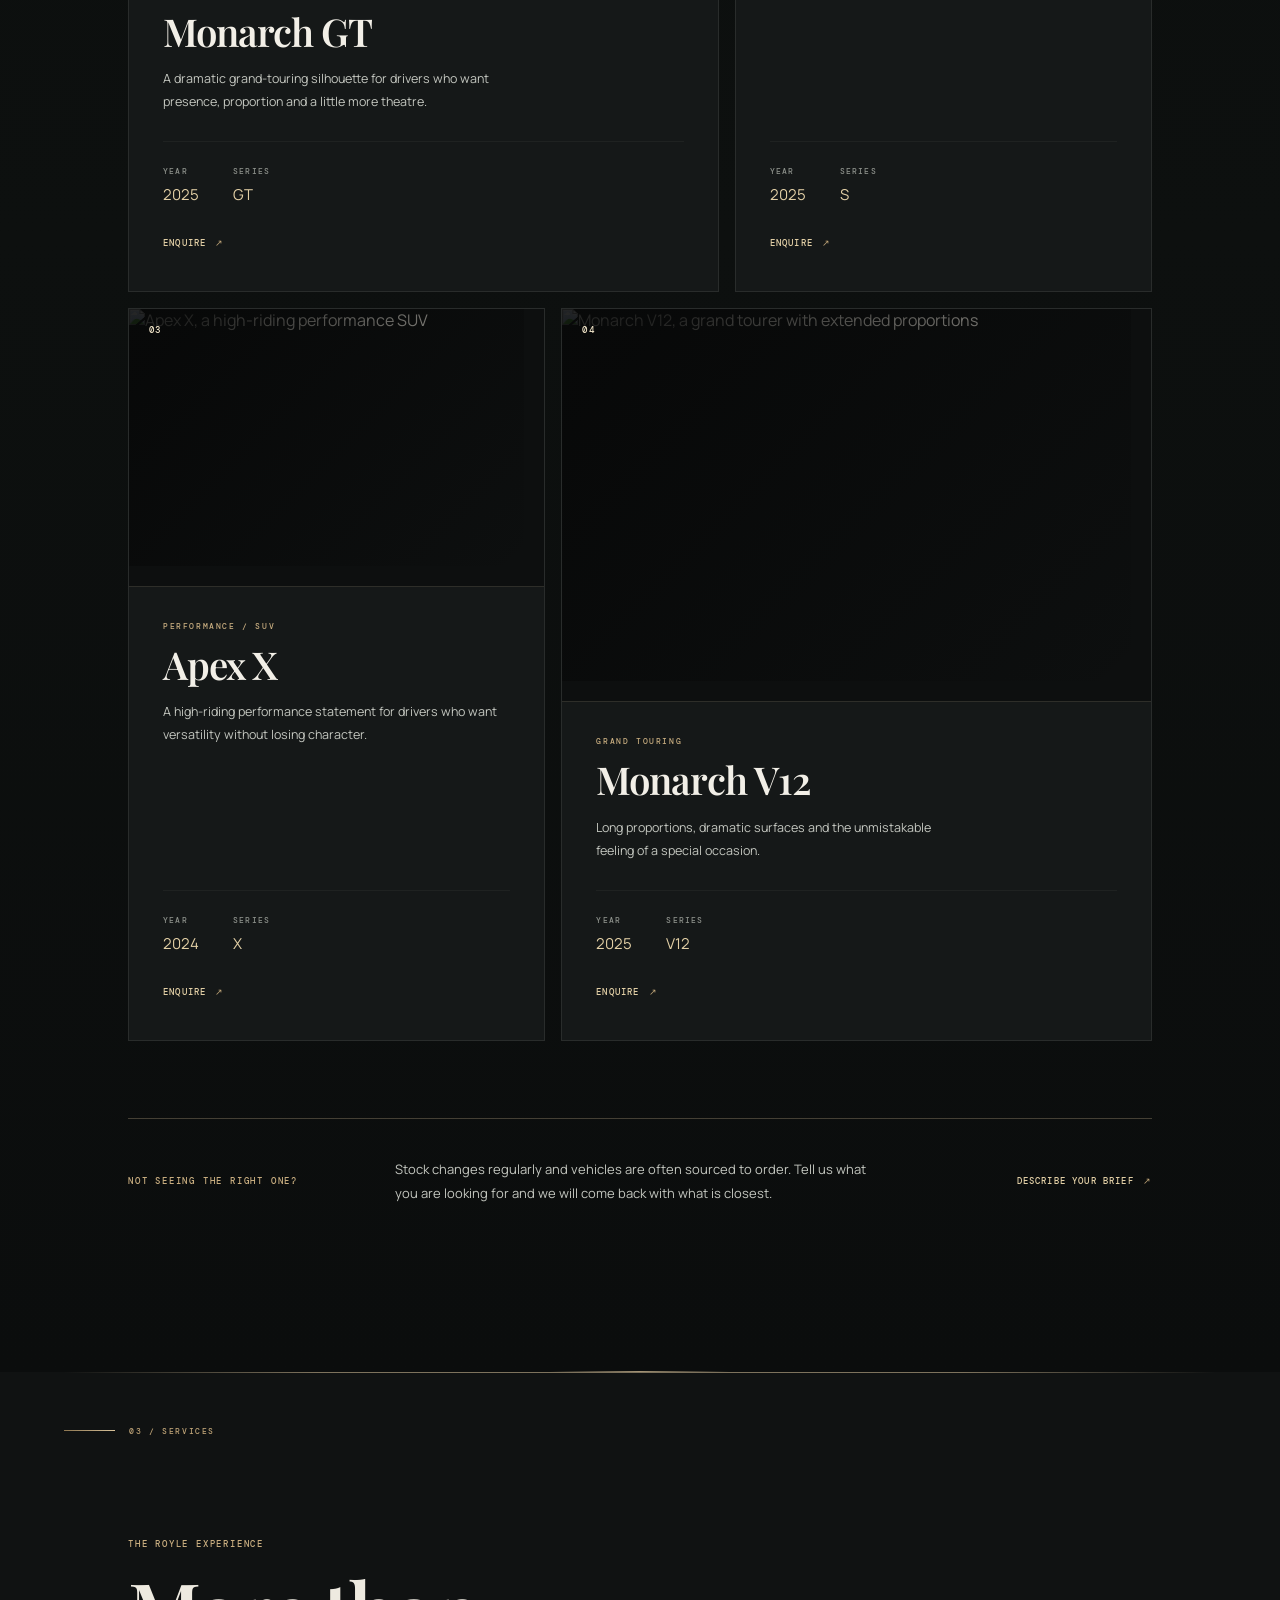
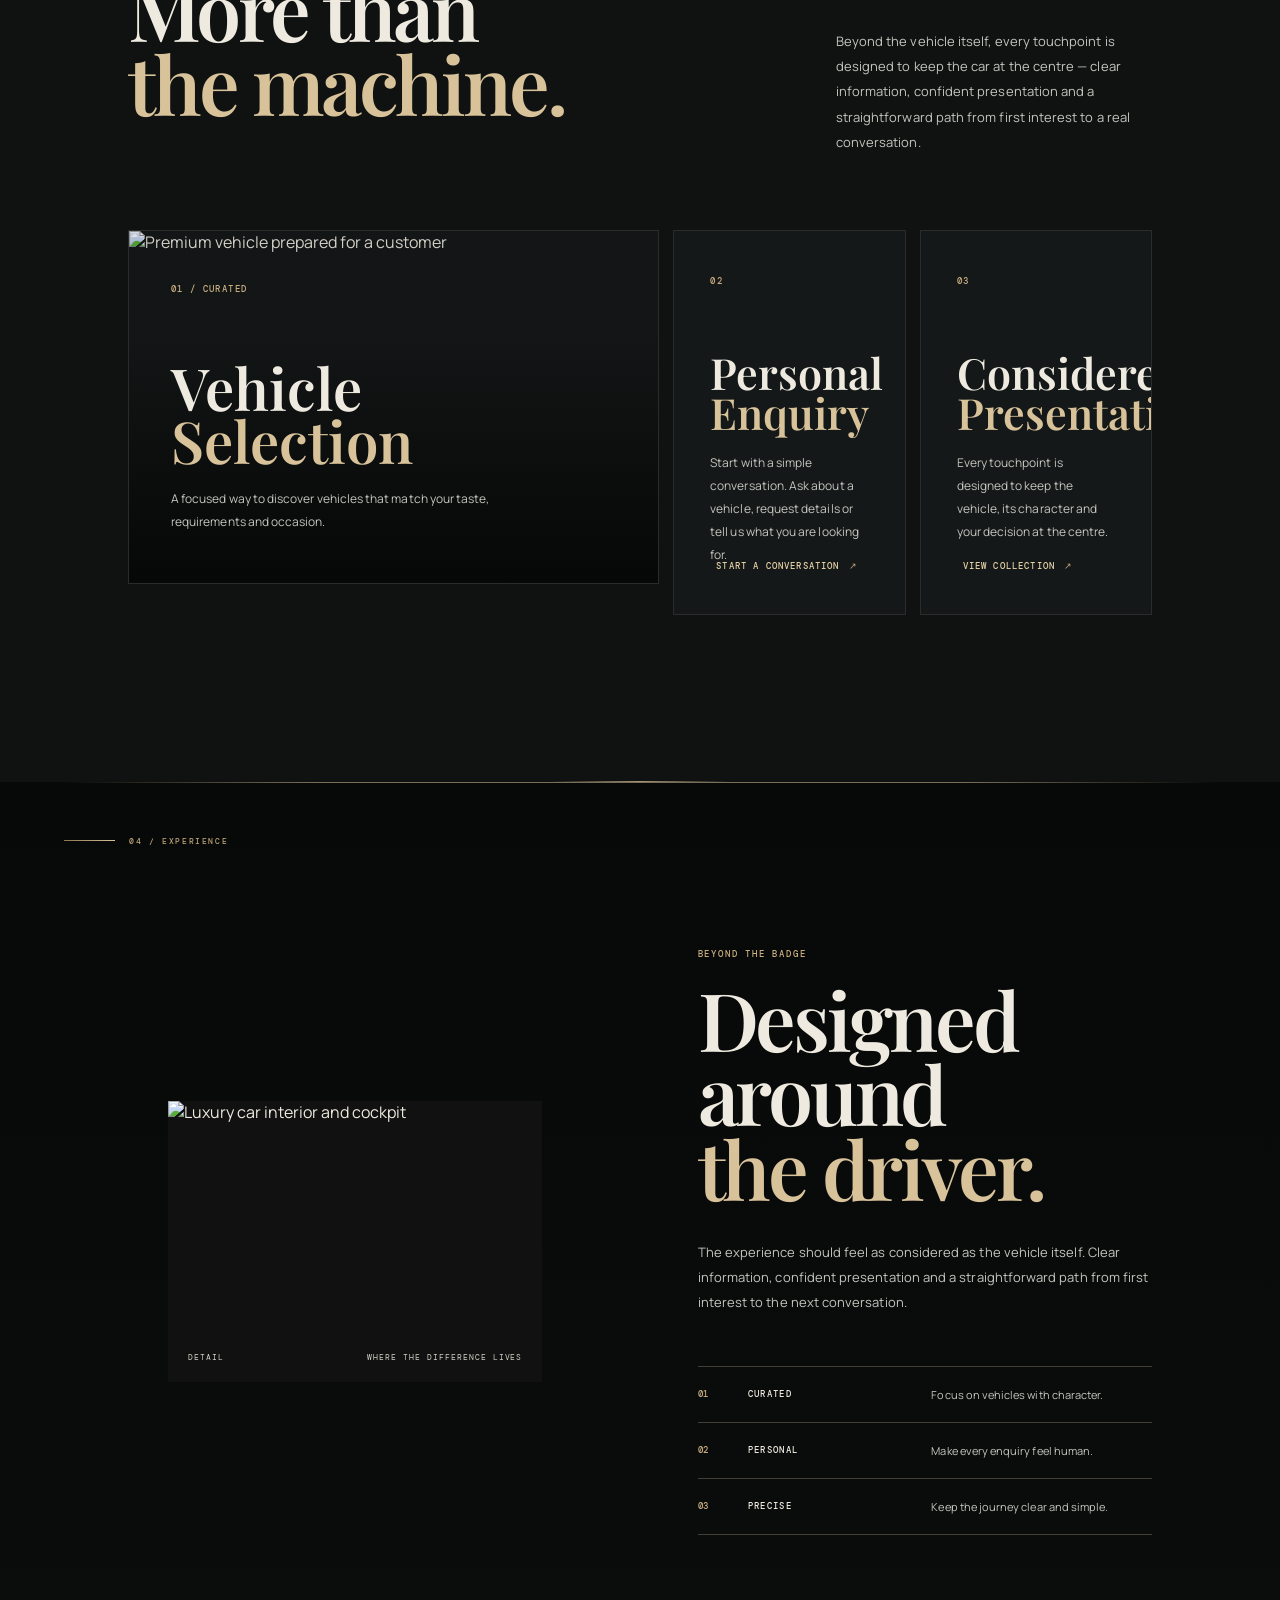
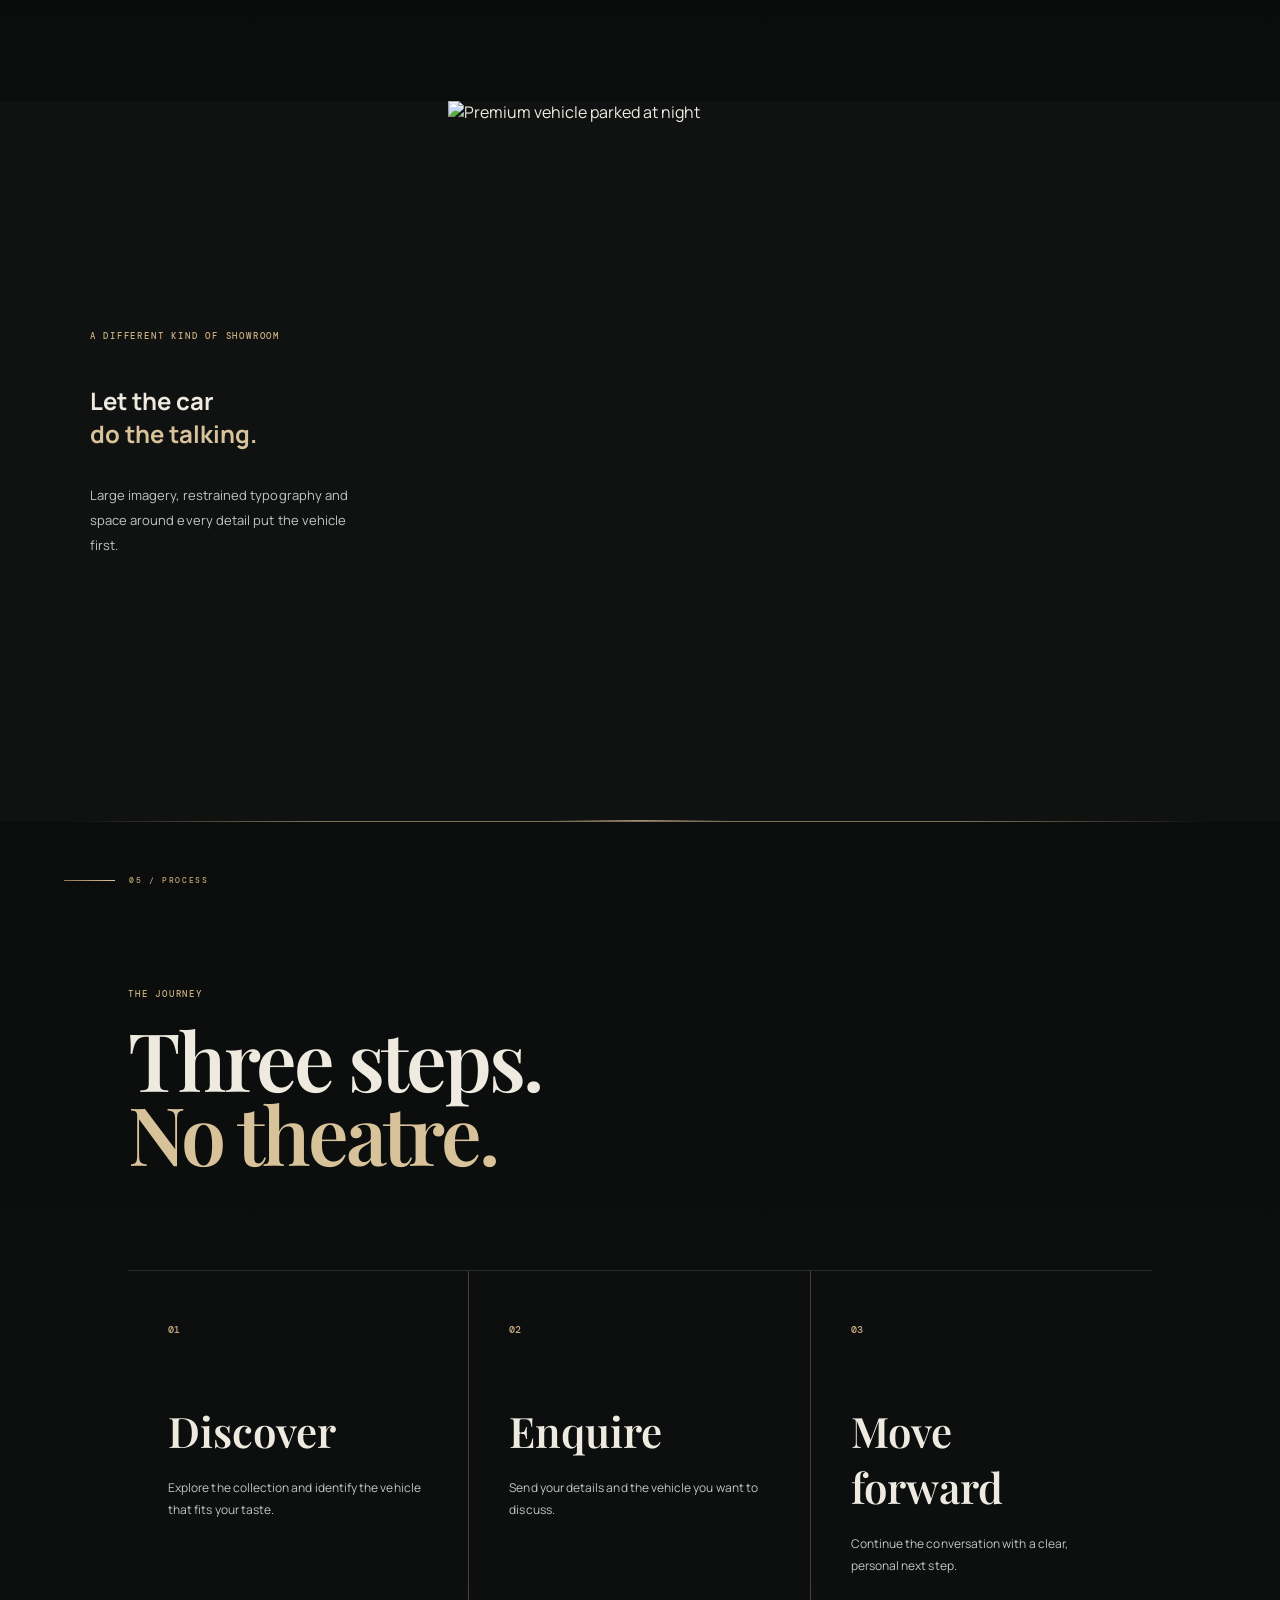
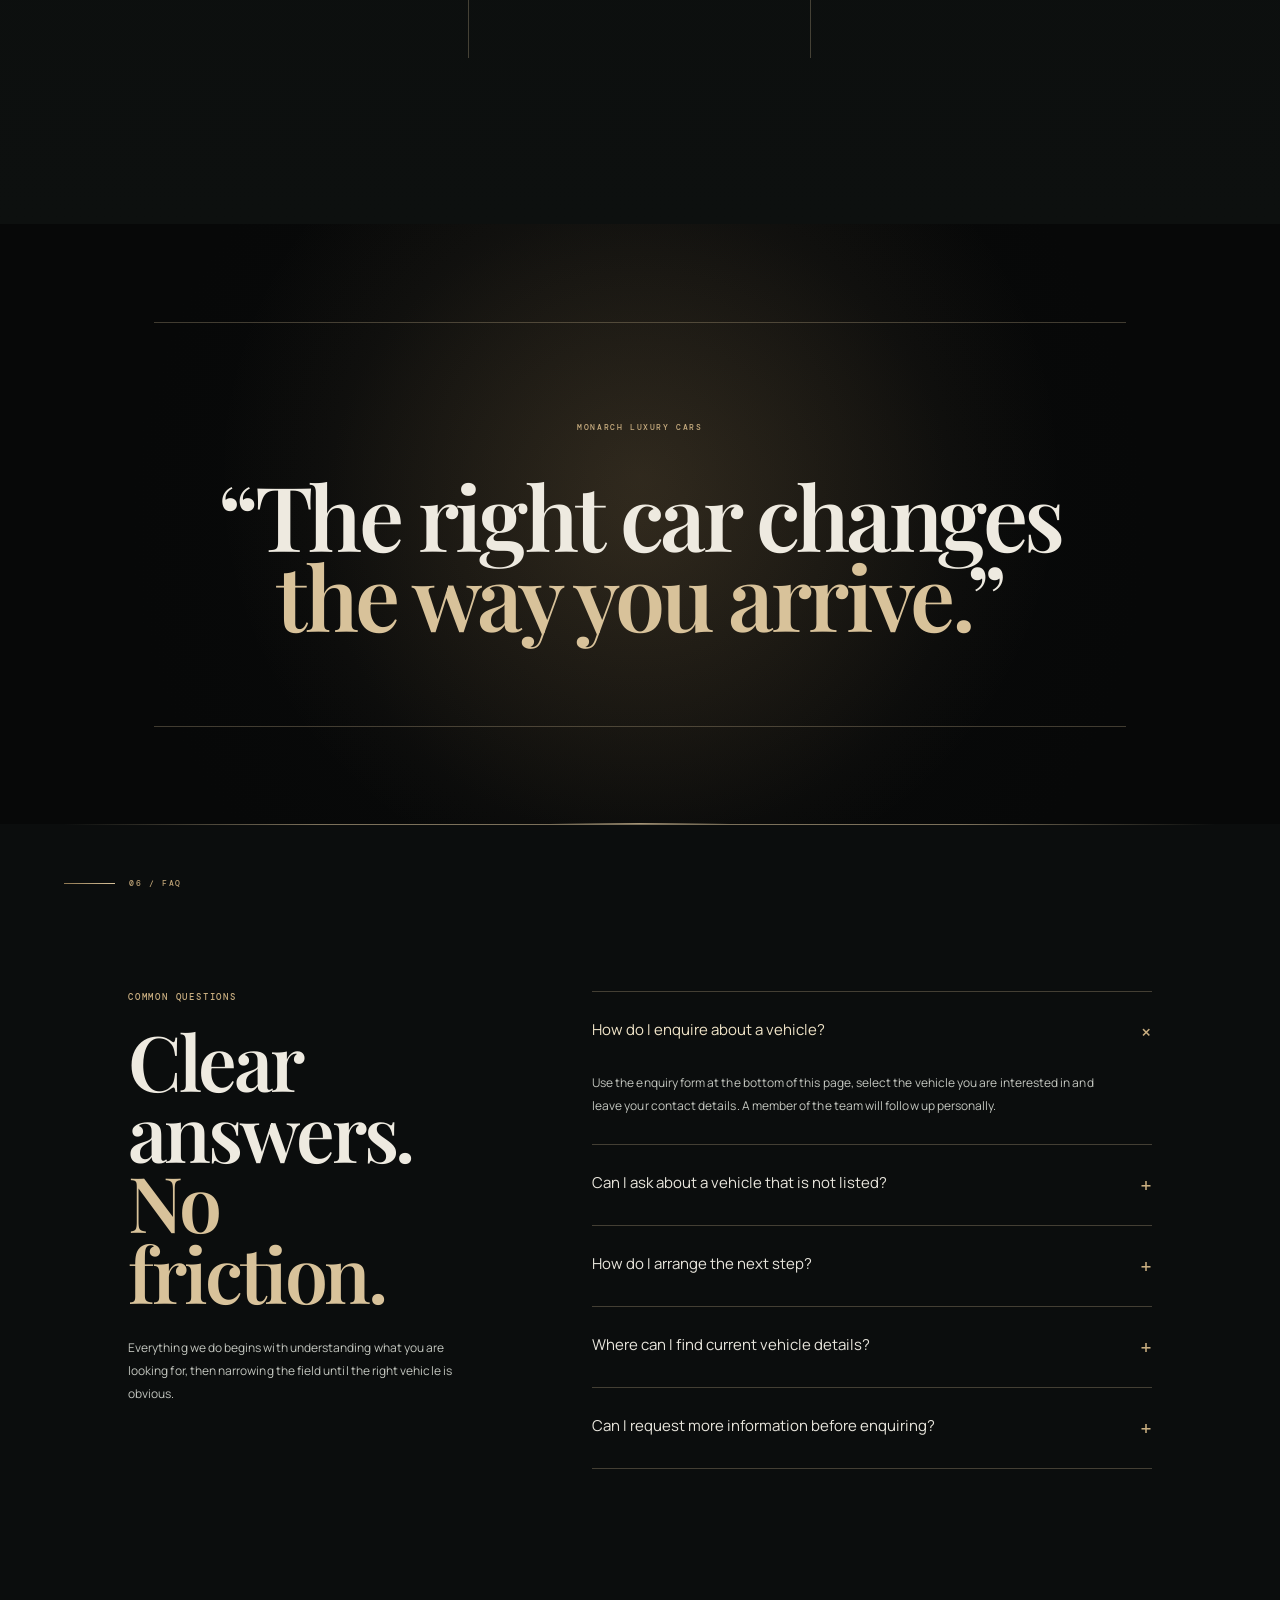
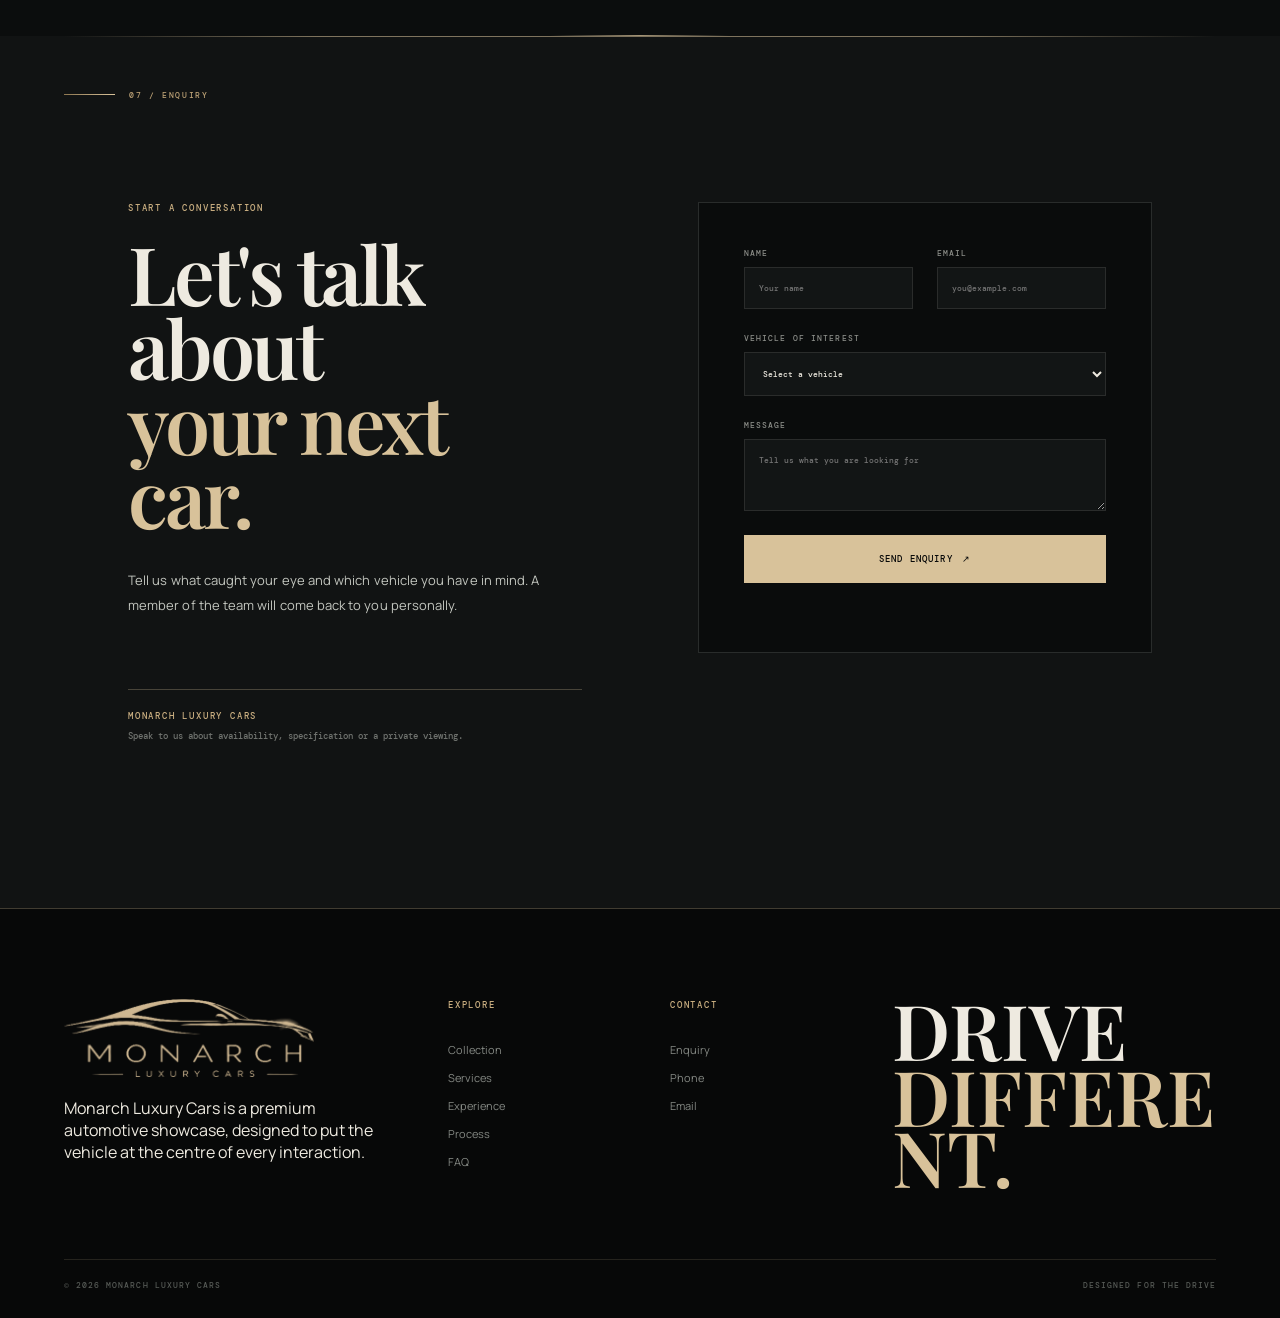
==== commit a6b46dad: "new" ====
--- a/index.html
+++ b/index.html
@@ -3,8 +3,8 @@
 <head>
 	<meta charset="utf-8">
 	<meta name="viewport" content="width=device-width, initial-scale=1">
-	<meta name="description" content="Royle Motors — a cinematic premium automotive showcase.">
-	<title>Royle Motors — Drive Different</title>
+	<meta name="description" content="Monarch Luxury Cars — a cinematic premium automotive showcase.">
+	<title>Monarch Luxury Cars — Drive Different</title>
 	<link rel="preconnect" href="https://fonts.googleapis.com">
 	<link rel="preconnect" href="https://fonts.gstatic.com" crossorigin>
 	<link href="https://fonts.googleapis.com/css2?family=DM+Mono:wght@400;500&family=Manrope:wght@400;500;600;700&family=Playfair+Display:wght@500;600;700&display=swap" rel="stylesheet">
@@ -13,24 +13,18 @@
 <body id="top"><a class="skip-link" href="#main-content">Skip to main content</a>
 	<div class="preloader" aria-hidden="true"><span>ROYLE</span><i></i></div>
 	<div class="cursor-dot" aria-hidden="true"></div><div class="cursor-ring" aria-hidden="true"></div>
-
-	<header class="site-header">
-		<div class="scroll-progress" aria-hidden="true"></div>
-		<a class="brand" href="#top" aria-label="Royle Motors home">
-			<img src="assets/logo-white.png" alt="" style="max-width: 250px;">
-		</a>
-		<nav class="desktop-nav" aria-label="Primary navigation">
-			<a href="#collection">Collection</a><a href="#services">Services</a><a href="#experience">Experience</a><a href="#process">Process</a><a href="#faq">FAQ</a><a href="#enquiry">Enquiry</a>
-		</nav>
-		<a class="header-cta magnetic" href="#enquiry">Make an enquiry <span>↗</span></a>
-		<button class="menu-toggle" aria-expanded="false" aria-controls="mobile-menu" aria-label="Open navigation">
-			<span class="menu-label">MENU</span><span class="menu-icon"><i></i><i></i></span>
-		</button>
-	</header>
-	<nav id="mobile-menu" class="mobile-menu" aria-label="Mobile navigation">
-		<a href="#collection">Collection</a><a href="#services">Services</a><a href="#experience">Experience</a><a href="#process">Process</a><a href="#faq">FAQ</a><a href="#enquiry">Enquiry</a>
-	</nav>
-
+<header class="site-header">
+	<div class="scroll-progress" aria-hidden="true"></div>
+	<a class="brand" href="index.html" aria-label="Monarch Luxury Cars home">
+		<img src="assets/monarch-logo-4k.png" alt="" style="max-width: 250px;">
+	</a>
+	<nav class="desktop-nav" aria-label="Primary navigation"><a href="index.html">Home</a><a href="about.html">About</a><a href="services.html">Services</a><a href="services.html#fleet">Fleet</a><a href="contact.html">Contact</a></nav>
+	<a class="header-cta magnetic" href="contact.html">Make an enquiry <span>↗</span></a>
+	<button class="menu-toggle" aria-expanded="false" aria-controls="mobile-menu" aria-label="Open navigation">
+		<span class="menu-label">MENU</span><span class="menu-icon"><i></i><i></i></span>
+	</button>
+</header>
+<nav id="mobile-menu" class="mobile-menu" aria-label="Mobile navigation"><a href="index.html">Home</a><a href="about.html">About</a><a href="services.html">Services</a><a href="services.html#fleet">Fleet</a><a href="contact.html">Contact</a></nav>
 	<main id="main-content">
 		<section class="hero">
 			<div class="hero-media">
@@ -39,7 +33,7 @@
 			<div class="hero-shade"></div>
 			<div class="hero-grain"></div>
 			<div class="hero-content">
-				<p class="eyebrow split-reveal">ROYLE MOTORS <span>·</span> PREMIUM AUTOMOTIVE</p>
+				<p class="eyebrow split-reveal">MONARCH LUXURY CARS <span>·</span> PREMIUM AUTOMOTIVE</p>
 				<h1><span>Drive</span><em>Different.</em></h1>
 				<p class="hero-copy">A curated automotive experience built around exceptional vehicles, considered presentation and a more personal way to discover your next drive.</p>
 				<div class="hero-actions"><a class="btn btn-light magnetic" href="#collection">Explore Collection <span>↗</span></a><a class="text-link" href="#experience">Discover Royle <span>↓</span></a></div>
@@ -56,7 +50,7 @@
 				<div class="copy-block reveal">
 					<p class="eyebrow">THE ROYLE STANDARD</p>
 					<h2>Not just a vehicle.<br><em>A statement.</em></h2>
-					<p>Royle Motors is presented as a destination for drivers who care about design, character and the feeling a vehicle creates before the engine even starts.</p>
+					<p>Monarch Luxury Cars is presented as a destination for drivers who care about design, character and the feeling a vehicle creates before the engine even starts.</p>
 					<a class="text-link" href="#collection">Enter the collection <span>↗</span></a>
 				</div>
 				<figure class="image-frame reveal-image">
@@ -81,15 +75,15 @@
 			<div class="collection-grid">
 				<article class="vehicle-card reveal">
 					<figure class="vehicle-card-media reveal-image">
-						<img loading="lazy" decoding="async" src="https://images.unsplash.com/photo-1583121274602-3e2820c69888?auto=format&fit=crop&w=1800&q=90" alt="Royle GT, a performance coupe with a long grand-touring profile">
+						<img loading="lazy" decoding="async" src="https://images.unsplash.com/photo-1583121274602-3e2820c69888?auto=format&fit=crop&w=1800&q=90" alt="Monarch GT, a performance coupe with a long grand-touring profile">
 						<figcaption class="vehicle-card-no">01</figcaption>
 					</figure>
 					<div class="vehicle-card-body">
 						<p class="eyebrow">Performance / Coupe</p>
-						<h3>Royle GT</h3>
+						<h3>Monarch GT</h3>
 						<p class="vehicle-card-copy">A dramatic grand-touring silhouette for drivers who want presence, proportion and a little more theatre.</p>
 						<div class="vehicle-card-meta"><span>Year <b>2025</b></span><span>Series <b>GT</b></span></div>
-						<a class="text-link vehicle-card-cta" href="#enquiry" data-vehicle="Royle GT">Enquire <span>↗</span></a>
+						<a class="text-link vehicle-card-cta" href="#enquiry" data-vehicle="Monarch GT">Enquire <span>↗</span></a>
 					</div>
 				</article>
 
@@ -123,15 +117,15 @@
 
 				<article class="vehicle-card reveal">
 					<figure class="vehicle-card-media reveal-image">
-						<img loading="lazy" decoding="async" src="https://images.unsplash.com/photo-1544636331-e26879cd4d9b?auto=format&fit=crop&w=1800&q=90" alt="Royle V12, a grand tourer with extended proportions">
+						<img loading="lazy" decoding="async" src="https://images.unsplash.com/photo-1544636331-e26879cd4d9b?auto=format&fit=crop&w=1800&q=90" alt="Monarch V12, a grand tourer with extended proportions">
 						<figcaption class="vehicle-card-no">04</figcaption>
 					</figure>
 					<div class="vehicle-card-body">
 						<p class="eyebrow">Grand Touring</p>
-						<h3>Royle V12</h3>
+						<h3>Monarch V12</h3>
 						<p class="vehicle-card-copy">Long proportions, dramatic surfaces and the unmistakable feeling of a special occasion.</p>
 						<div class="vehicle-card-meta"><span>Year <b>2025</b></span><span>Series <b>V12</b></span></div>
-						<a class="text-link vehicle-card-cta" href="#enquiry" data-vehicle="Royle V12">Enquire <span>↗</span></a>
+						<a class="text-link vehicle-card-cta" href="#enquiry" data-vehicle="Monarch V12">Enquire <span>↗</span></a>
 					</div>
 				</article>
 			</div>
@@ -188,7 +182,7 @@
 		</section>
 
 		<section class="quote-break">
-			<div class="quote-inner reveal"><span>ROYLE MOTORS</span><blockquote>“The right car changes<br><em>the way you arrive.</em>”</blockquote></div>
+			<div class="quote-inner reveal"><span>MONARCH LUXURY CARS</span><blockquote>“The right car changes<br><em>the way you arrive.</em>”</blockquote></div>
 		</section>
 
 
@@ -204,7 +198,7 @@
 					<details open><summary>How do I enquire about a vehicle?<span>+</span></summary><p>Use the enquiry form at the bottom of this page, select the vehicle you are interested in and leave your contact details. A member of the team will follow up personally.</p></details>
 					<details><summary>Can I ask about a vehicle that is not listed?<span>+</span></summary><p>Yes. Use the message field to describe what you are looking for so the team can respond with the appropriate next step.</p></details>
 					<details><summary>How do I arrange the next step?<span>+</span></summary><p>Once we have your details and the vehicle you are interested in, we will arrange a time for a conversation or a private viewing at your convenience.</p></details>
-					<details><summary>Where can I find current vehicle details?<span>+</span></summary><p>Current inventory, specifications and availability are confirmed directly with the Royle Motors team, so what you are told is always accurate and up to date.</p></details>
+					<details><summary>Where can I find current vehicle details?<span>+</span></summary><p>Current inventory, specifications and availability are confirmed directly with the Monarch Luxury Cars team, so what you are told is always accurate and up to date.</p></details>
 					<details><summary>Can I request more information before enquiring?<span>+</span></summary><p>Of course. Include any questions in the enquiry message and we will come back to you with the detail you need.</p></details>
 				</div>
 			</div>
@@ -213,11 +207,11 @@
 		<section id="enquiry" class="enquiry section-pad">
 			<div class="section-index">07 / ENQUIRY</div>
 			<div class="split enquiry-split">
-				<div class="copy-block reveal"><p class="eyebrow">START A CONVERSATION</p><h2>Let's talk about<br><em>your next car.</em></h2><p>Tell us what caught your eye and which vehicle you have in mind. A member of the team will come back to you personally.</p><div class="contact-note"><span>ROYLE MOTORS</span><small>Speak to us about availability, specification or a private viewing.</small></div></div>
+				<div class="copy-block reveal"><p class="eyebrow">START A CONVERSATION</p><h2>Let's talk about<br><em>your next car.</em></h2><p>Tell us what caught your eye and which vehicle you have in mind. A member of the team will come back to you personally.</p><div class="contact-note"><span>MONARCH LUXURY CARS</span><small>Speak to us about availability, specification or a private viewing.</small></div></div>
 				<form class="enquiry-form reveal" id="enquiryForm" novalidate>
 					<label>Name<input name="name" required placeholder="Your name"></label>
 					<label>Email<input name="email" type="email" required placeholder="you@example.com"></label>
-					<label>Vehicle of interest<select name="vehicle"><option value="">Select a vehicle</option><option>Royle GT</option><option>Executive S</option><option>Apex X</option><option>Royle V12</option><option>Something else</option></select></label>
+					<label>Vehicle of interest<select name="vehicle"><option value="">Select a vehicle</option><option>Monarch GT</option><option>Executive S</option><option>Apex X</option><option>Monarch V12</option><option>Something else</option></select></label>
 					<label>Message<textarea name="message" rows="4" placeholder="Tell us what you are looking for"></textarea></label>
 					<button class="btn btn-light magnetic" type="submit">Send enquiry <span>↗</span></button>
 					<p class="form-status" role="status"></p>
@@ -230,10 +224,10 @@
 		<div class="footer-main">
 			<div class="footer-brand">
 				<a class="brand" href="#top">
-				<img src="assets/logo-white.png" alt="">
+				<img src="assets/monarch-logo-4k.png" alt="">
 			</a>
 			<p class="footer-copy">
-			Royle Motors is a premium automotive showcase, 
+			Monarch Luxury Cars is a premium automotive showcase, 
 			designed to put the vehicle at the centre of every interaction.
 		</p>
 			</div>
@@ -241,7 +235,7 @@
 			<div><p class="eyebrow">CONTACT</p><a href="#enquiry">Enquiry</a><a href="tel:+10000000000">Phone</a><a href="mailto:enquiries@example.com">Email</a></div>
 			<div class="footer-tag">DRIVE<br><em>DIFFERENT.</em></div>
 		</div>
-		<div class="footer-bottom"><span>© 2026 ROYLE MOTORS</span><span>DESIGNED FOR THE DRIVE</span></div>
+		<div class="footer-bottom"><span>© 2026 MONARCH LUXURY CARS</span><span>DESIGNED FOR THE DRIVE</span></div>
 	</footer>
 
 	<script src="https://cdn.jsdelivr.net/npm/gsap@3.13.0/dist/gsap.min.js"></script>
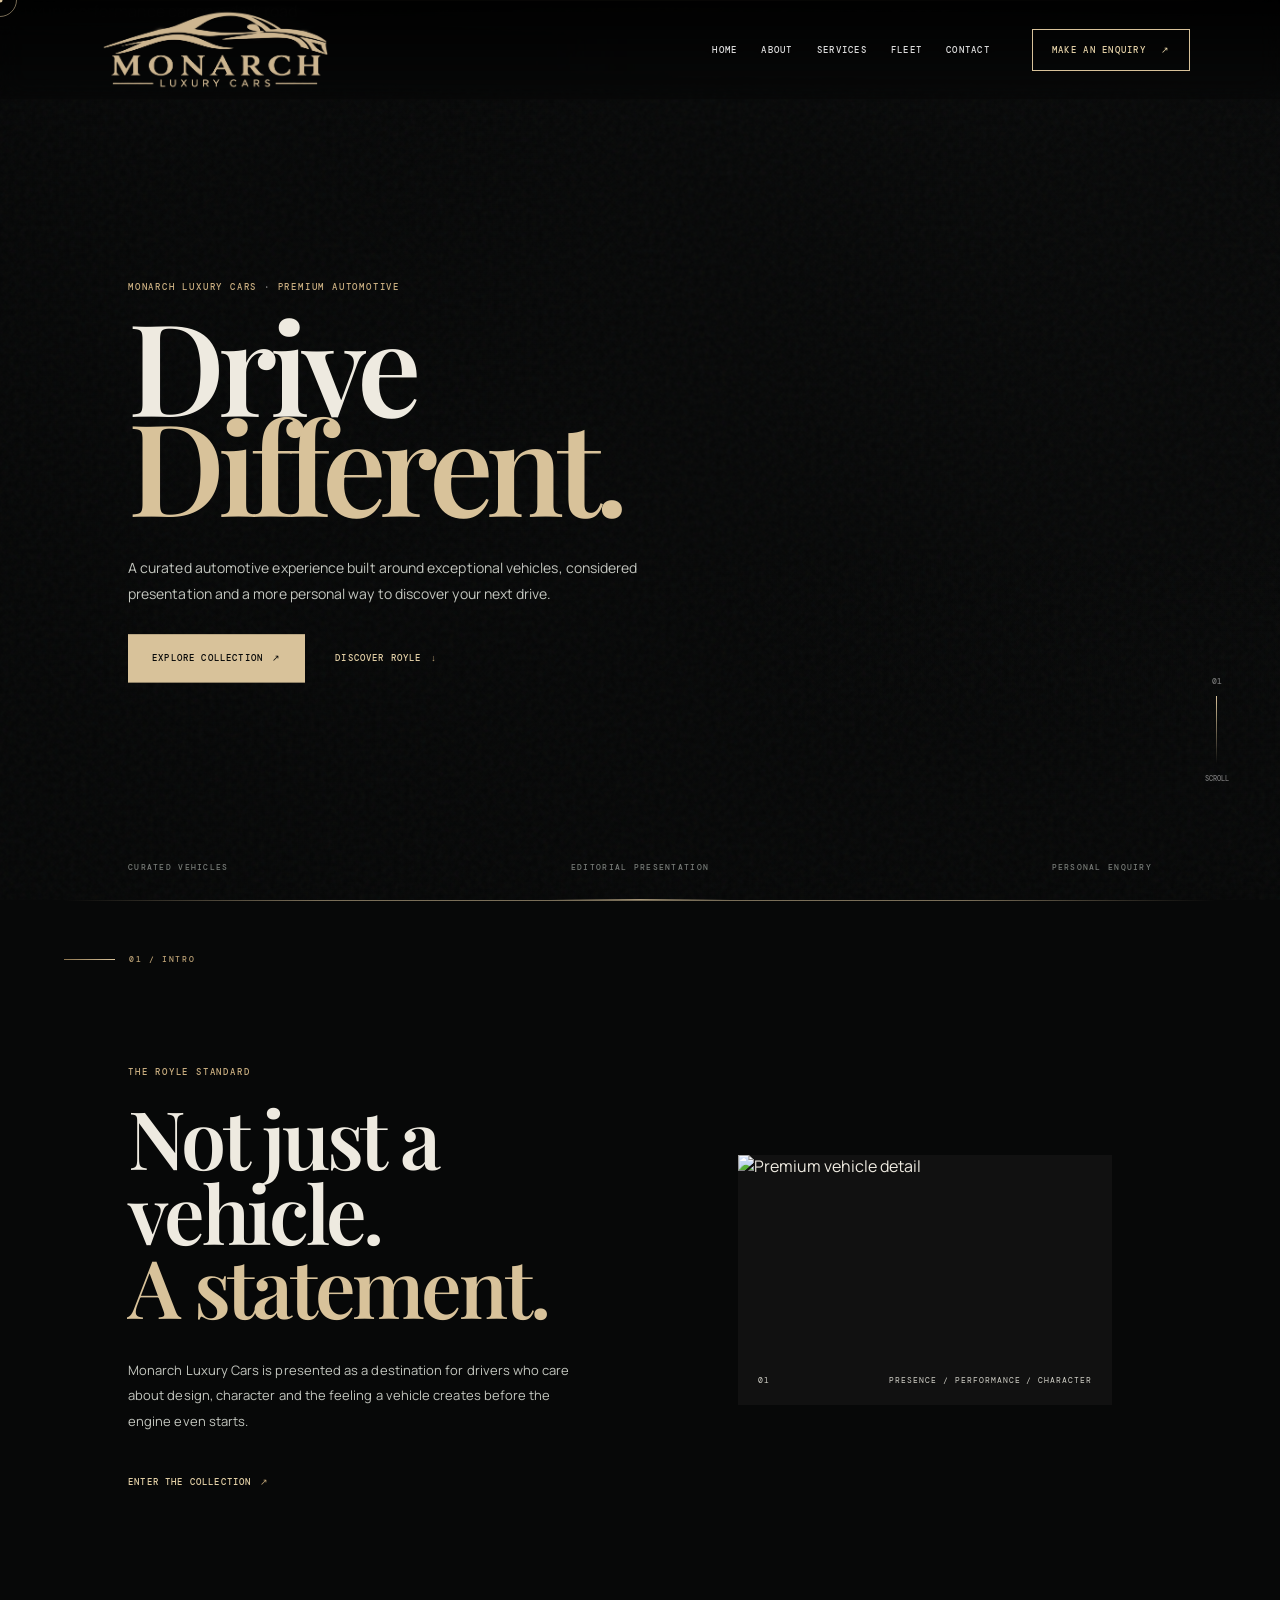
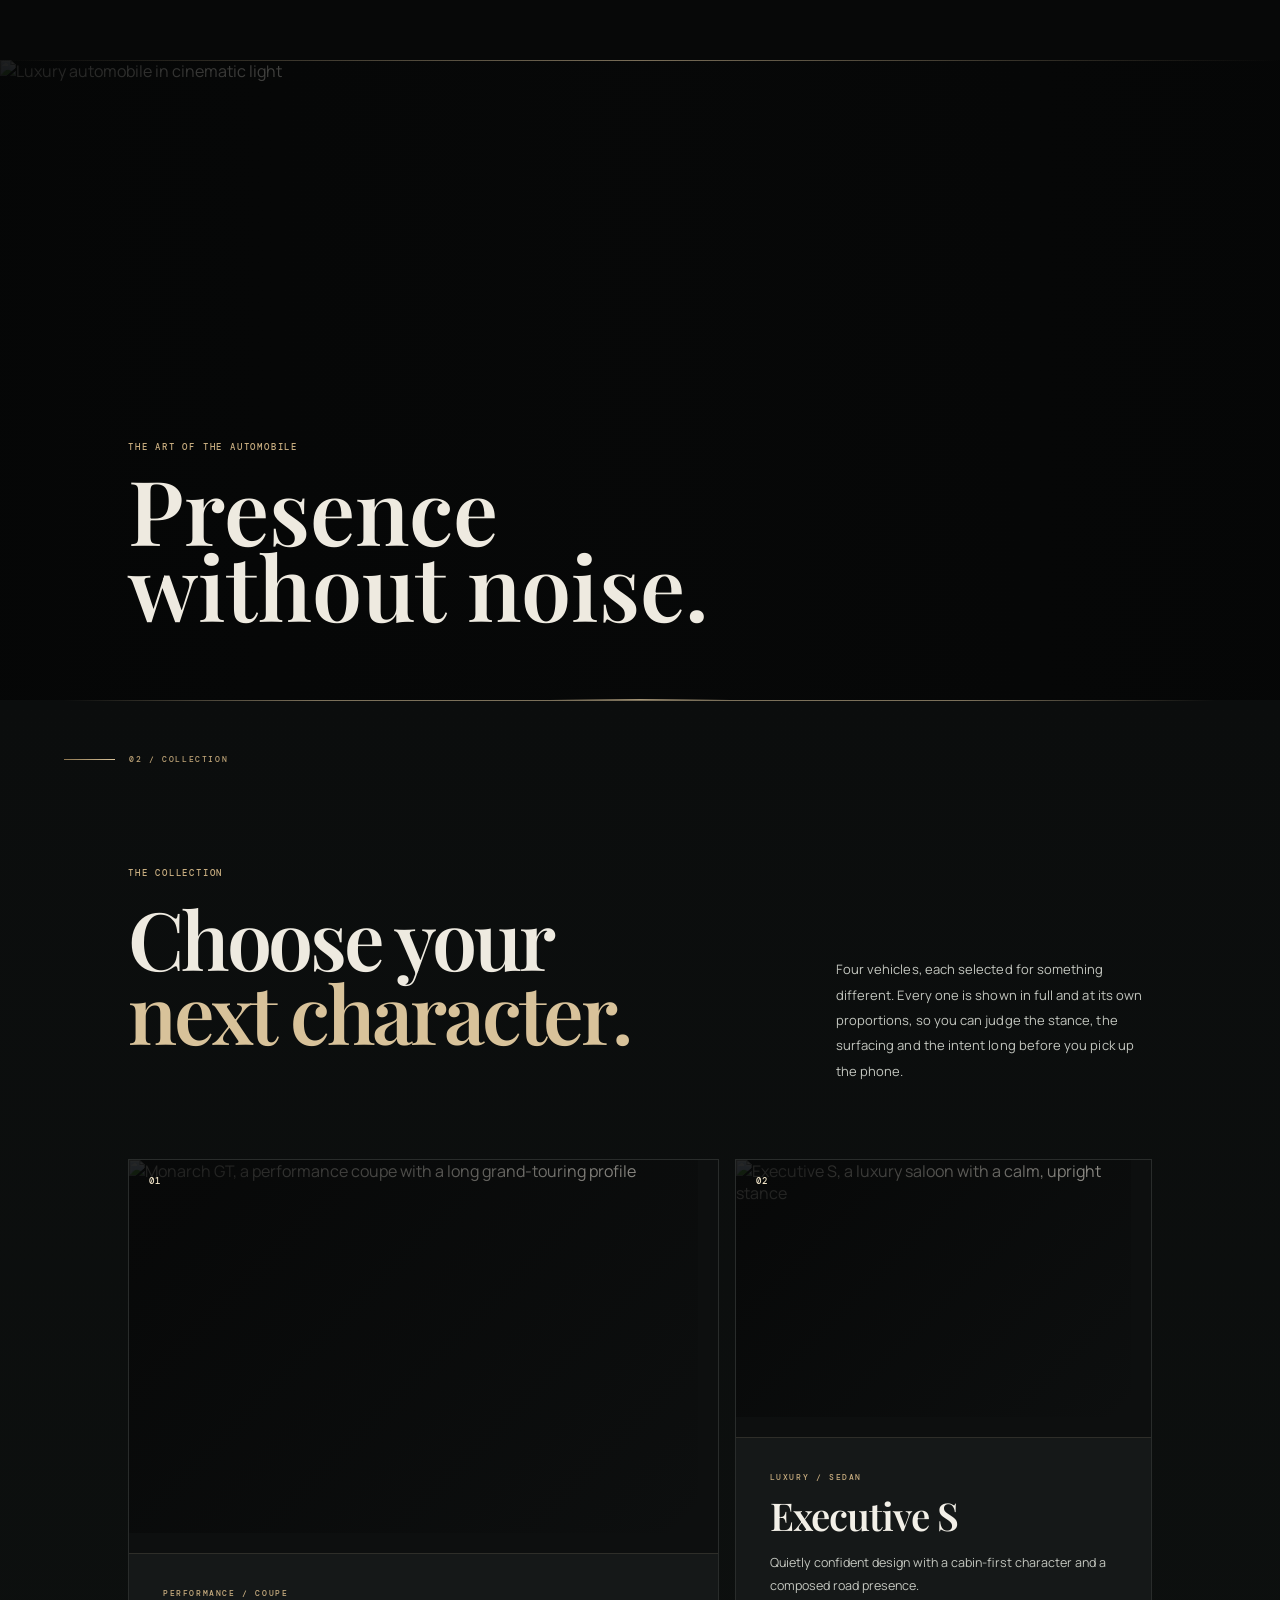
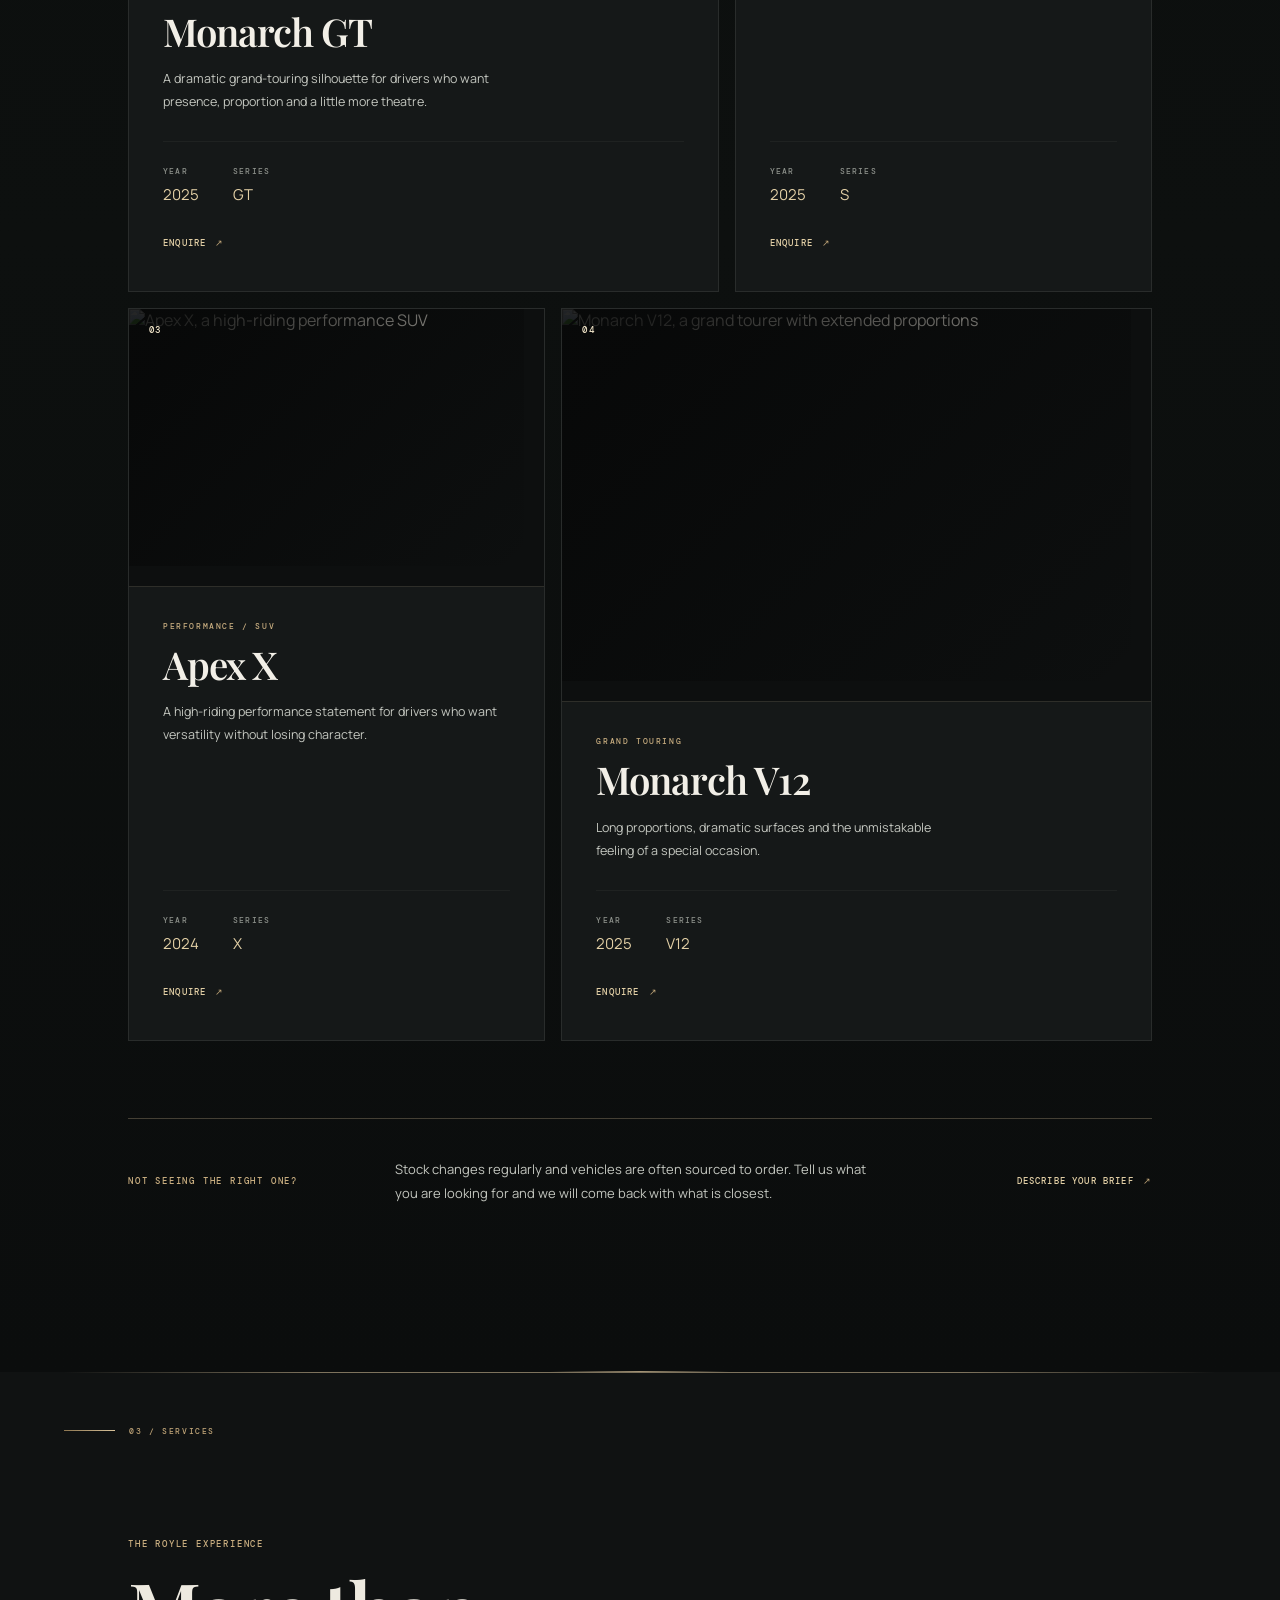
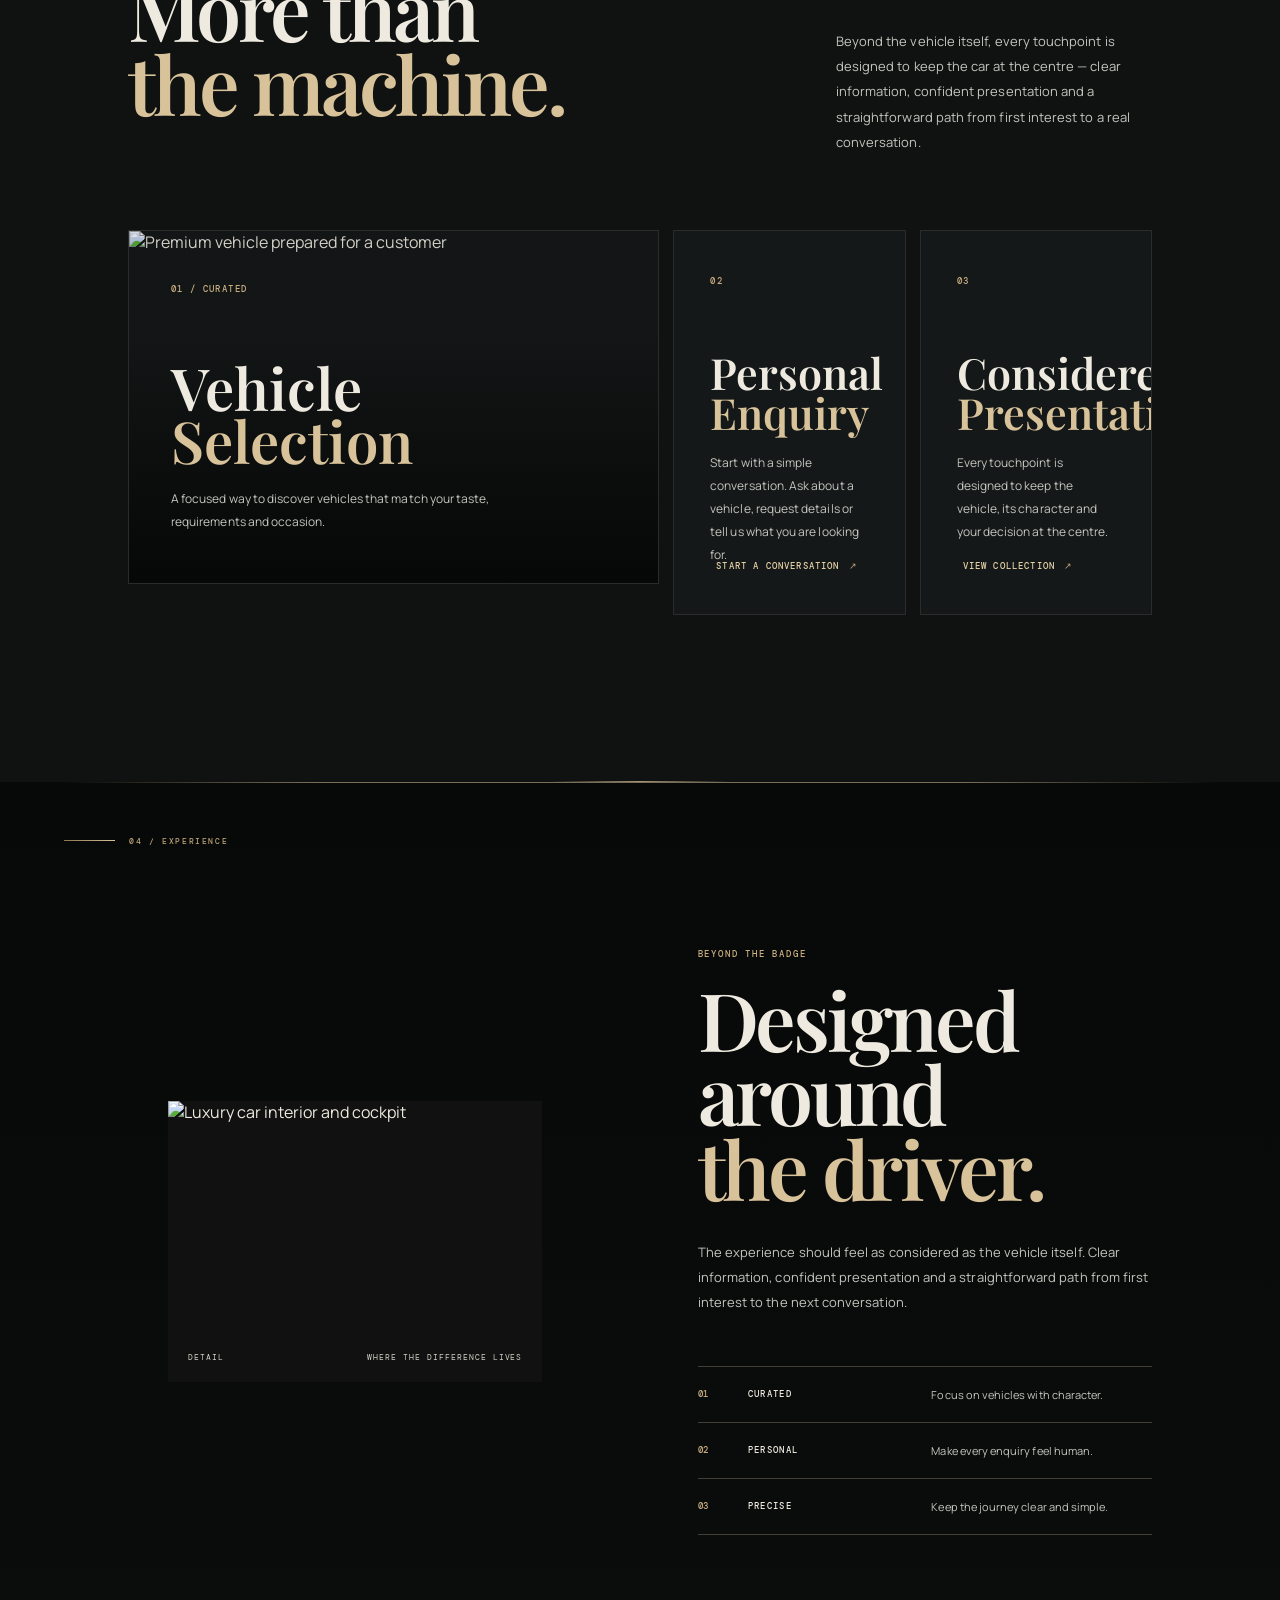
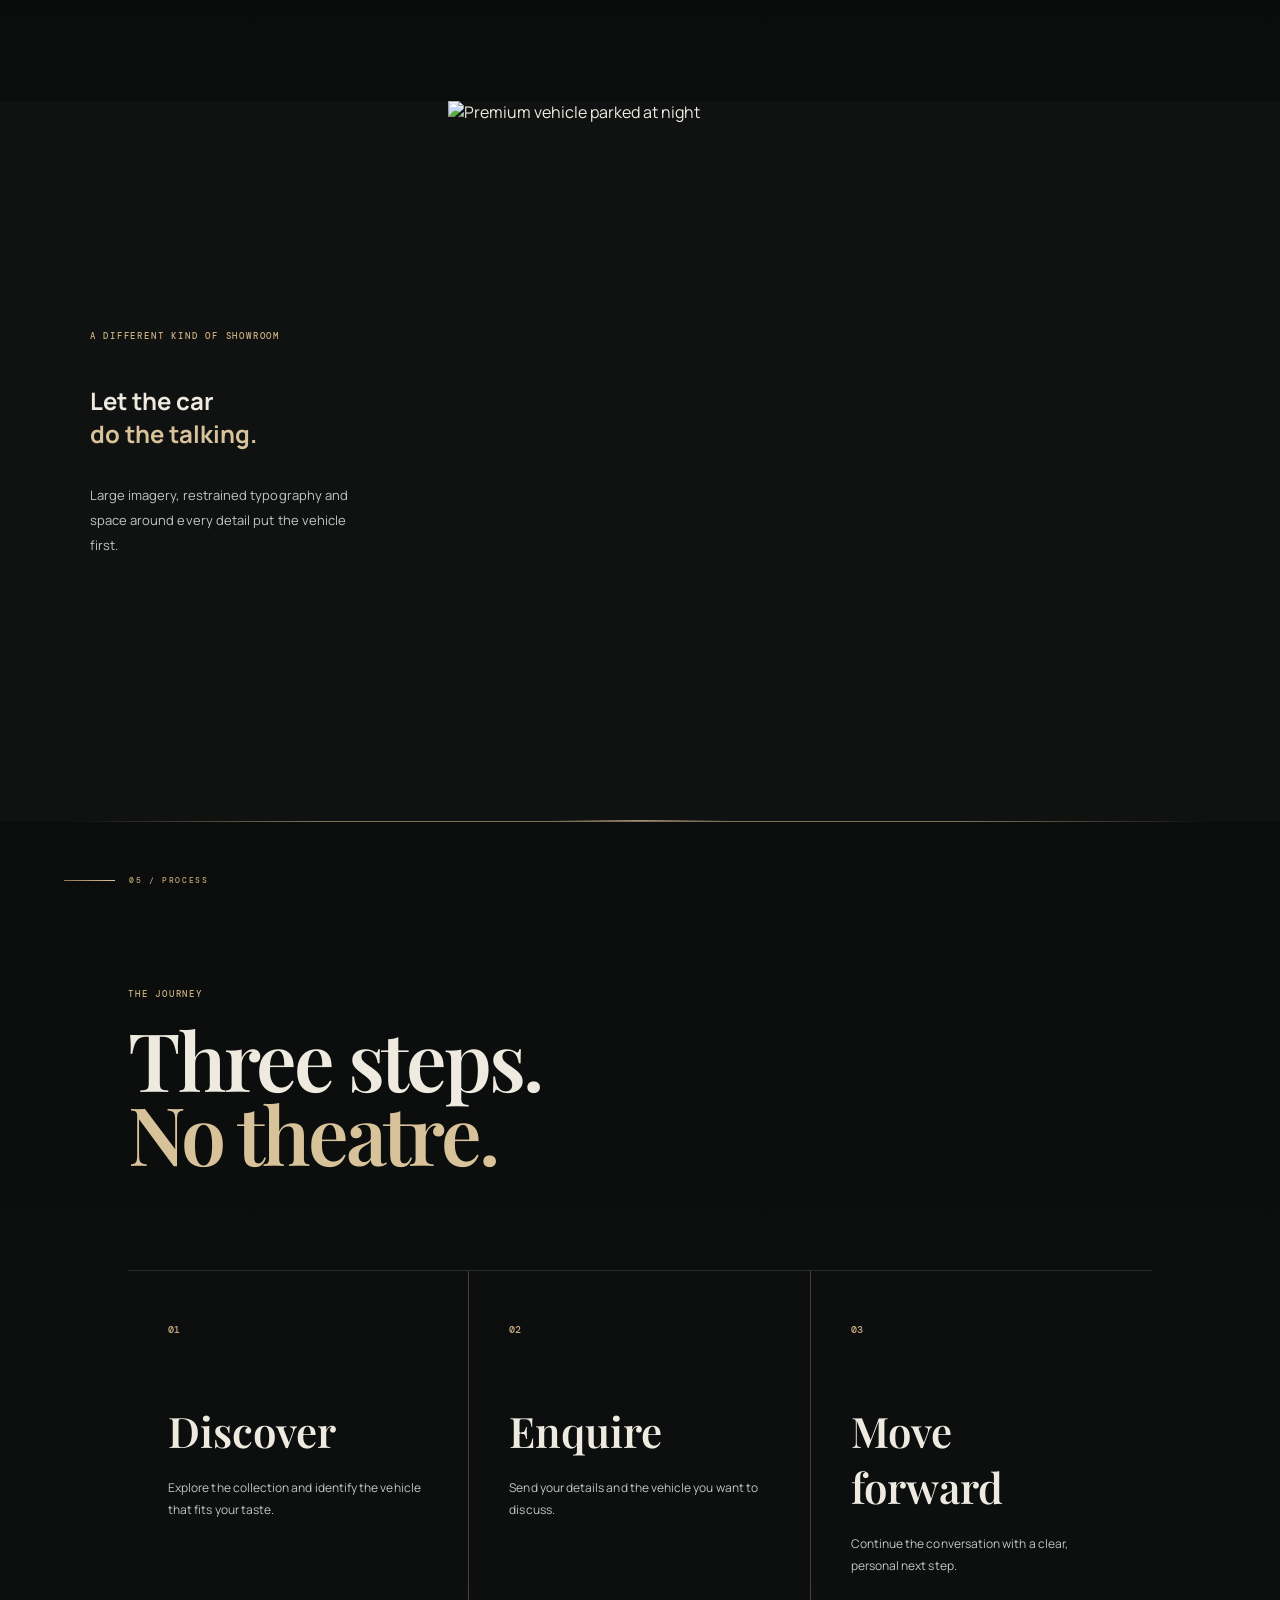
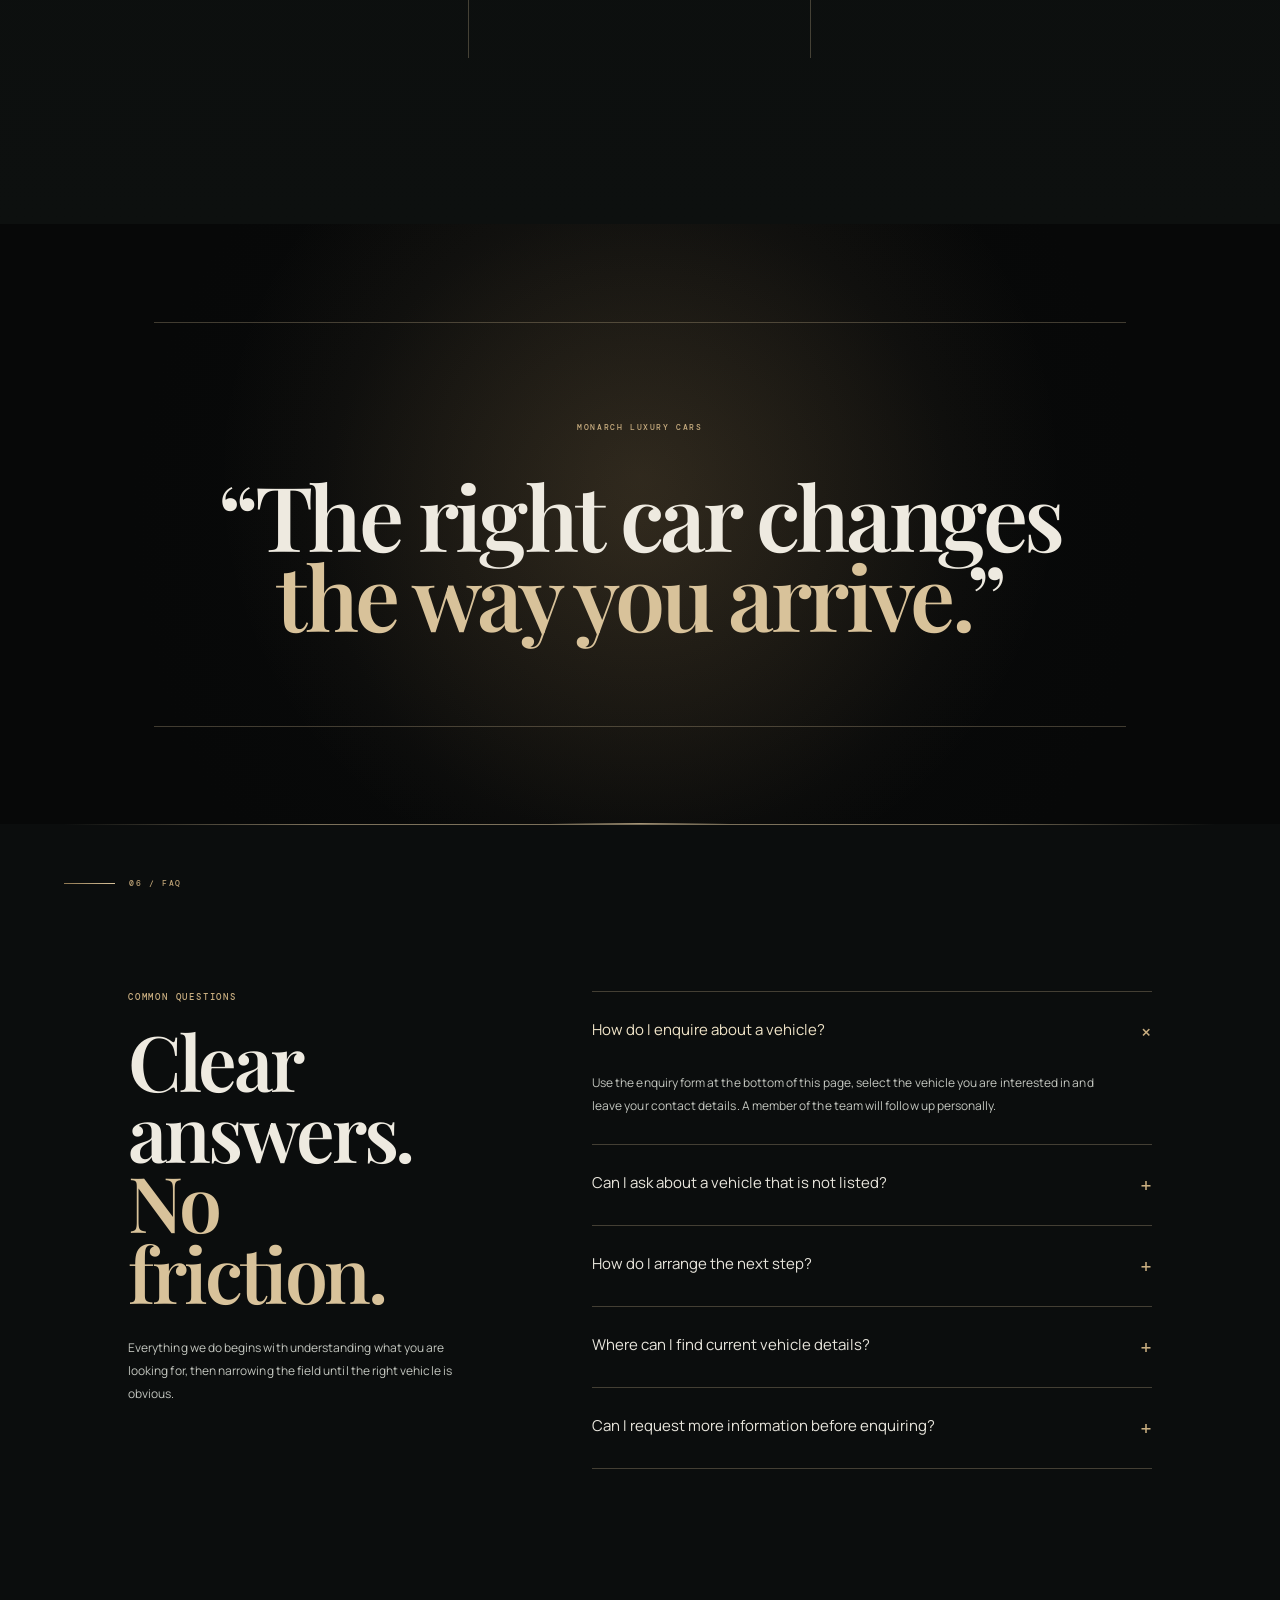
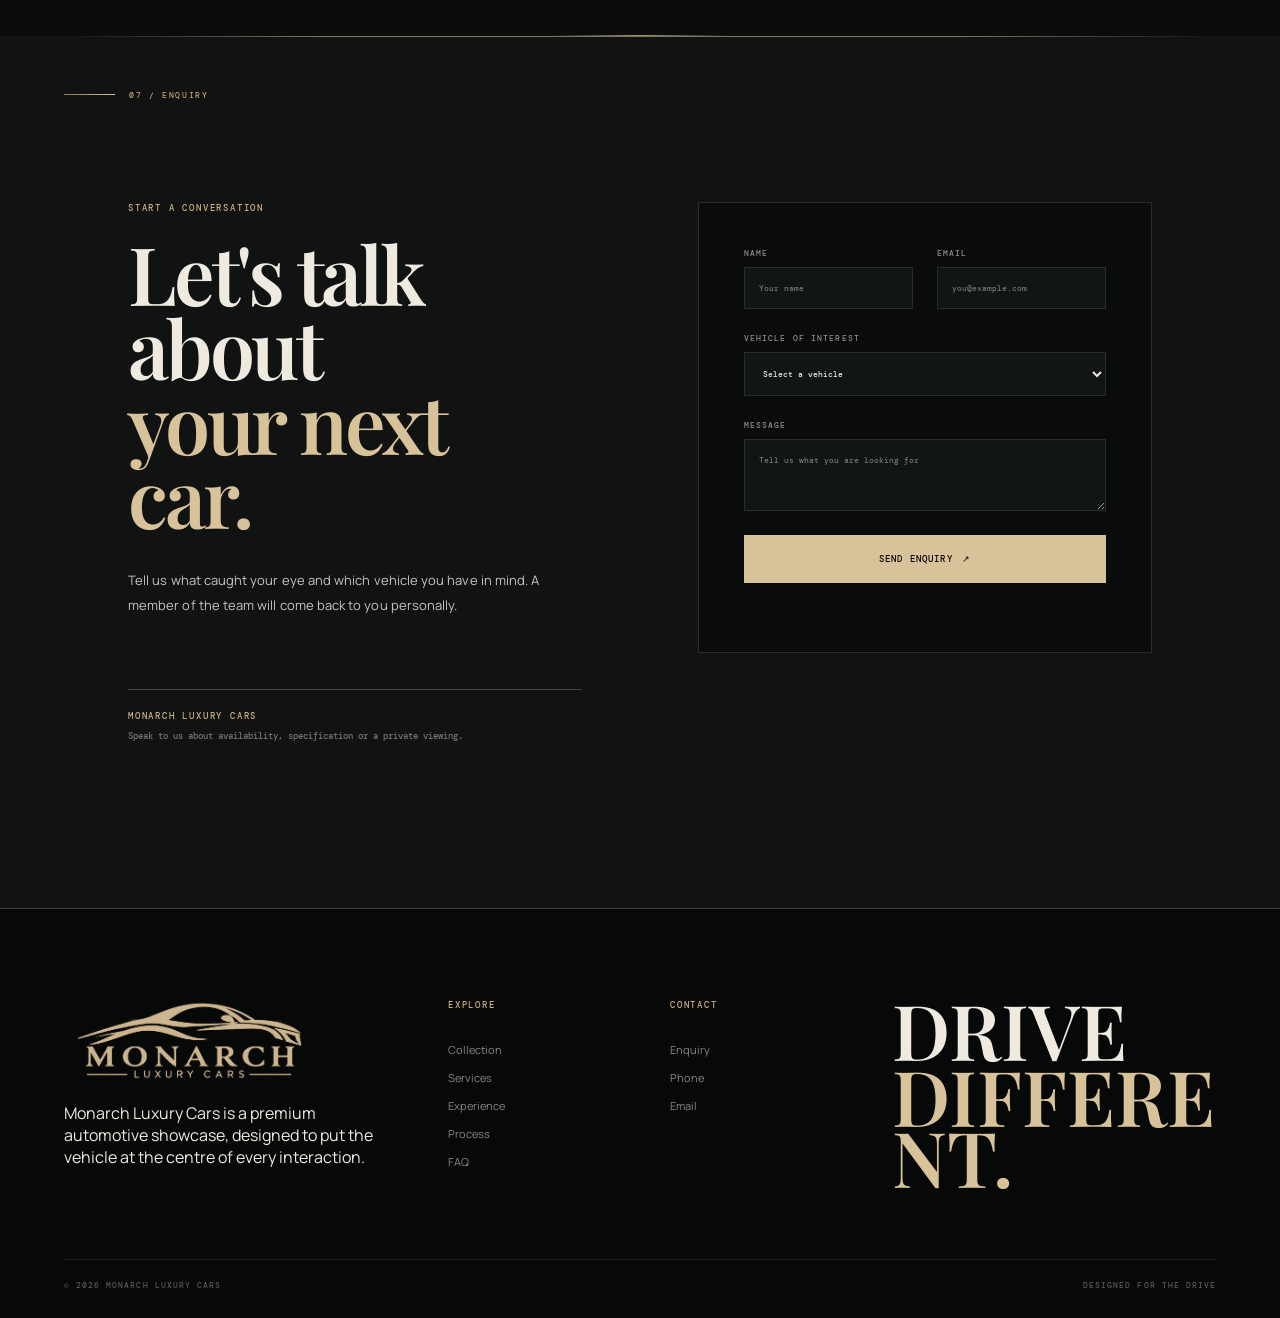
==== commit 4bc4846c: "popup form add" ====
--- a/index.html
+++ b/index.html
@@ -9,6 +9,7 @@
 	<link rel="preconnect" href="https://fonts.gstatic.com" crossorigin>
 	<link href="https://fonts.googleapis.com/css2?family=DM+Mono:wght@400;500&family=Manrope:wght@400;500;600;700&family=Playfair+Display:wght@500;600;700&display=swap" rel="stylesheet">
 	<link rel="stylesheet" href="css/style.css">
+<link rel="stylesheet" href="css/enquiry-modal.css">
 </head>
 <body id="top"><a class="skip-link" href="#main-content">Skip to main content</a>
 	<div class="preloader" aria-hidden="true"><span>ROYLE</span><i></i></div>
@@ -18,13 +19,13 @@
 	<a class="brand" href="index.html" aria-label="Monarch Luxury Cars home">
 		<img src="assets/monarch-logo-4k.png" alt="" style="max-width: 250px;">
 	</a>
-	<nav class="desktop-nav" aria-label="Primary navigation"><a href="index.html">Home</a><a href="about.html">About</a><a href="services.html">Services</a><a href="services.html#fleet">Fleet</a><a href="contact.html">Contact</a></nav>
-	<a class="header-cta magnetic" href="contact.html">Make an enquiry <span>↗</span></a>
+<nav class="desktop-nav" aria-label="Primary navigation"><a href="index.html">Home</a><a href="about.html">About</a><a href="services.html">Services</a><a href="services.html#fleet">Fleet</a><a href="contact.html">Contact</a></nav>
+	<button class="header-cta magnetic" type="button" data-enq-open>Make an enquiry <span aria-hidden="true">&#8599;</span></button>
 	<button class="menu-toggle" aria-expanded="false" aria-controls="mobile-menu" aria-label="Open navigation">
 		<span class="menu-label">MENU</span><span class="menu-icon"><i></i><i></i></span>
 	</button>
 </header>
-<nav id="mobile-menu" class="mobile-menu" aria-label="Mobile navigation"><a href="index.html">Home</a><a href="about.html">About</a><a href="services.html">Services</a><a href="services.html#fleet">Fleet</a><a href="contact.html">Contact</a></nav>
+<nav id="mobile-menu" class="mobile-menu" aria-label="Mobile navigation"><a href="index.html">Home</a><a href="about.html">About</a><a href="services.html">Services</a><a href="services.html#fleet">Fleet</a><a href="contact.html">Contact</a><button class="mobile-enquiry" type="button" data-enq-open>Make an enquiry <span aria-hidden="true">&#8599;</span></button></nav>
 	<main id="main-content">
 		<section class="hero">
 			<div class="hero-media">
@@ -241,5 +242,6 @@
 	<script src="https://cdn.jsdelivr.net/npm/gsap@3.13.0/dist/gsap.min.js"></script>
 	<script src="https://cdn.jsdelivr.net/npm/gsap@3.13.0/dist/ScrollTrigger.min.js"></script>
 	<script src="js/app.js"></script>
+<script src="js/enquiry-modal.js" defer></script>
 </body>
 </html>
--- a/css/enquiry-modal.css
+++ b/css/enquiry-modal.css
@@ -0,0 +1,510 @@
+/* ==========================================================
+   SHARED · ENQUIRY MODAL
+   Loaded by every page (index / about / services / contact).
+   Trigger: any element with [data-enq-open] — normally the
+   header "Make an enquiry" button and the mobile-menu button.
+   ========================================================== */
+
+/* Token fallbacks — the modal never depends on page-level CSS. */
+:root {
+  --enq-gold-100: #f0e4c8;
+  --enq-gold-200: #e3d0a6;
+  --enq-gold-300: #d8c29a;
+  --enq-gold-400: #c9ae80;
+  --enq-gold-500: #bfa477;
+  --enq-gold-600: #8d7650;
+  --enq-line: rgba(216, 194, 154, .28);
+  --enq-line-soft: #1f2221;
+  --enq-border: #292c2b;
+  --enq-ink: #070808;
+  --enq-ink-soft: #0d0f0f;
+  --enq-text: #f2efe7;
+  --enq-text-2: #c3c6bf;
+  --enq-text-3: #8d918b;
+  --enq-display: "Playfair Display", Georgia, serif;
+  --enq-ui: "Manrope", Arial, sans-serif;
+  --enq-mono: "DM Mono", ui-monospace, monospace;
+}
+
+/* header CTA rendered as a <button> */
+.header-cta {
+  background: none;
+  cursor: pointer;
+  font-family: var(--mono);
+}
+
+.mobile-menu .mobile-enquiry {
+  align-self: flex-start;
+  margin-top: 18px;
+  padding: 16px 26px;
+  border: 1px solid var(--enq-gold-300);
+  background: none;
+  color: var(--enq-gold-200);
+  font: 600 clamp(20px, 3.4vw, 26px)/1 var(--enq-display);
+  letter-spacing: -.01em;
+  cursor: pointer;
+  transition: background .3s ease, color .3s ease;
+}
+
+.mobile-menu .mobile-enquiry:hover,
+.mobile-menu .mobile-enquiry:focus-visible {
+  background: var(--enq-gold-300);
+  color: var(--enq-ink);
+}
+
+.mobile-menu .mobile-enquiry span {
+  margin-left: 8px;
+}
+
+/* shell */
+.enq-modal[hidden] {
+  display: none;
+}
+
+html.enq-open {
+  overflow: hidden;
+}
+
+html.enq-open body {
+  padding-right: var(--enq-sb, 0px);
+}
+
+.enq-modal {
+  position: fixed;
+  inset: 0;
+  z-index: 1200;
+  display: grid;
+  place-items: center;
+  padding: clamp(14px, 3vw, 48px);
+}
+
+.enq-scrim {
+  position: absolute;
+  inset: 0;
+  background: rgba(3, 4, 4, .82);
+  backdrop-filter: blur(9px);
+  -webkit-backdrop-filter: blur(9px);
+  opacity: 0;
+  transition: opacity .45s ease;
+}
+
+.enq-panel {
+  position: relative;
+  z-index: 2;
+  display: grid;
+  grid-template-columns: .82fr 1.18fr;
+  width: min(1120px, 100%);
+  max-height: min(92vh, 900px);
+  overflow: hidden;
+  background: var(--enq-ink-soft);
+  border: 1px solid var(--enq-line);
+  box-shadow: 0 50px 120px rgba(0, 0, 0, .6);
+  opacity: 0;
+  transform: translateY(26px) scale(.985);
+  transition: opacity .5s ease, transform .6s cubic-bezier(.2, .7, .2, 1);
+}
+
+.enq-modal.is-open .enq-scrim {
+  opacity: 1;
+}
+
+.enq-modal.is-open .enq-panel {
+  opacity: 1;
+  transform: none;
+}
+
+.enq-close {
+  position: absolute;
+  top: 0;
+  right: 0;
+  z-index: 4;
+  display: grid;
+  place-items: center;
+  width: 62px;
+  height: 62px;
+  padding: 0;
+  border: 0;
+  border-left: 1px solid var(--enq-line);
+  border-bottom: 1px solid var(--enq-line);
+  background: var(--enq-ink-soft);
+  color: var(--enq-gold-200);
+  font-size: 17px;
+  cursor: pointer;
+  transition: background .3s ease, color .3s ease;
+}
+
+.enq-close:hover,
+.enq-close:focus-visible {
+  background: var(--enq-gold-300);
+  color: var(--enq-ink);
+}
+
+/* editorial aside */
+.enq-aside {
+  position: relative;
+  display: flex;
+  flex-direction: column;
+  justify-content: space-between;
+  gap: 34px;
+  padding: clamp(34px, 3.4vw, 54px);
+  border-right: 1px solid var(--enq-line);
+  background:
+    linear-gradient(180deg, rgba(7, 8, 8, .82), rgba(7, 8, 8, .94)),
+    url("https://images.unsplash.com/photo-1511919884226-fd3cad34687c?auto=format&fit=crop&w=1200&q=85") center/cover no-repeat;
+}
+
+.enq-aside .eyebrow {
+  margin: 0 0 22px;
+  font: 500 14px var(--enq-mono);
+  letter-spacing: .18em;
+  text-transform: uppercase;
+  color: var(--enq-gold-400);
+}
+
+.enq-aside h2 {
+  margin: 0 0 20px;
+  font: 600 clamp(34px, 3.4vw, 50px)/1.02 var(--enq-display);
+  letter-spacing: -.02em;
+  color: var(--enq-text);
+}
+
+.enq-aside h2 em {
+  font-style: normal;
+  color: var(--enq-gold-300);
+}
+
+.enq-aside-copy>p:not(.eyebrow) {
+  margin: 0;
+  max-width: 34ch;
+  font-size: 14px;
+  line-height: 1.85;
+  color: var(--enq-text-2);
+}
+
+.enq-points {
+  list-style: none;
+  margin: 0;
+  padding: 0;
+  border-top: 1px solid var(--enq-line);
+}
+
+.enq-points li {
+  display: flex;
+  align-items: baseline;
+  gap: 16px;
+  padding: 13px 0;
+  border-bottom: 1px solid var(--enq-line-soft);
+  font: 500 14px var(--enq-mono);
+  letter-spacing: .1em;
+  text-transform: uppercase;
+  color: var(--enq-text-3);
+}
+
+.enq-points li span {
+  color: var(--enq-gold-400);
+  letter-spacing: .16em;
+}
+
+.enq-aside-foot {
+  display: flex;
+  flex-wrap: wrap;
+  gap: 8px 26px;
+}
+
+.enq-aside-foot a {
+  font: 500 14px var(--enq-mono);
+  letter-spacing: .1em;
+  color: var(--enq-gold-200);
+  transition: color .25s ease;
+}
+
+.enq-aside-foot a:hover {
+  color: var(--enq-gold-100);
+}
+
+/* form */
+.enq-body {
+  overflow-y: auto;
+  padding: clamp(34px, 3.4vw, 54px);
+  scrollbar-width: thin;
+  scrollbar-color: var(--enq-gold-600) transparent;
+}
+
+.enq-grid {
+  display: grid;
+  grid-template-columns: 1fr 1fr;
+  gap: 20px;
+}
+
+.enq-grid label {
+  display: flex;
+  flex-direction: column;
+  gap: 9px;
+  font: 500 14px var(--enq-mono);
+  letter-spacing: .12em;
+  text-transform: uppercase;
+  color: var(--enq-text-3);
+}
+
+.enq-grid label.full {
+  grid-column: 1/-1;
+}
+
+.enq-grid input,
+.enq-grid select,
+.enq-grid textarea {
+  width: 100%;
+  padding: 15px 16px;
+  border: 1px solid var(--enq-border);
+  background: #080909;
+  color: var(--enq-text);
+  font: 400 14px var(--enq-ui);
+  letter-spacing: 0;
+  text-transform: none;
+  outline: none;
+  transition: border-color .3s ease, background .3s ease;
+}
+
+.enq-grid select {
+  appearance: none;
+  background-image: linear-gradient(45deg, transparent 50%, var(--enq-gold-400) 50%), linear-gradient(135deg, var(--enq-gold-400) 50%, transparent 50%);
+  background-position: calc(100% - 22px) 50%, calc(100% - 16px) 50%;
+  background-size: 6px 6px, 6px 6px;
+  background-repeat: no-repeat;
+  padding-right: 44px;
+}
+
+.enq-grid select option {
+  background: #080909;
+  color: var(--enq-text);
+}
+
+.enq-grid textarea {
+  resize: vertical;
+  min-height: 108px;
+}
+
+.enq-grid input::placeholder,
+.enq-grid textarea::placeholder {
+  color: #5f635f;
+}
+
+.enq-grid input:hover,
+.enq-grid select:hover,
+.enq-grid textarea:hover {
+  border-color: var(--enq-gold-600);
+}
+
+.enq-grid input:focus-visible,
+.enq-grid select:focus-visible,
+.enq-grid textarea:focus-visible {
+  outline: none;
+  border-color: var(--enq-gold-300);
+  background: #0a0c0c;
+}
+
+.enq-grid input:user-invalid,
+.enq-grid select:user-invalid,
+.enq-grid textarea:user-invalid {
+  border-color: #875d55;
+}
+
+.enq-actions {
+  display: flex;
+  align-items: center;
+  justify-content: space-between;
+  gap: 22px;
+  margin-top: 28px;
+  padding-top: 24px;
+  border-top: 1px solid var(--enq-line-soft);
+}
+
+/* self-contained buttons (page CSS only styles .btn partially) */
+.enq-panel .btn {
+  display: inline-flex;
+  align-items: center;
+  justify-content: center;
+  gap: 12px;
+  min-height: 48px;
+  padding: 0 26px;
+  border: 1px solid var(--enq-gold-300);
+  background: none;
+  color: var(--enq-gold-200);
+  font: 500 14px var(--enq-mono);
+  letter-spacing: .12em;
+  text-transform: uppercase;
+  cursor: pointer;
+  transition: background .3s ease, color .3s ease, border-color .3s ease;
+}
+
+.enq-panel .btn span {
+  margin-left: 0;
+}
+
+.enq-panel .btn.gold {
+  background: var(--enq-gold-300);
+  border-color: var(--enq-gold-300);
+  color: var(--enq-ink);
+}
+
+.enq-panel .btn.gold:hover,
+.enq-panel .btn.gold:focus-visible {
+  background: var(--enq-gold-200);
+  border-color: var(--enq-gold-200);
+  color: var(--enq-ink);
+}
+
+.enq-panel .btn.line:hover,
+.enq-panel .btn.line:focus-visible {
+  background: var(--enq-gold-300);
+  border-color: var(--enq-gold-300);
+  color: var(--enq-ink);
+}
+
+.enq-actions .btn {
+  flex: none;
+  cursor: pointer;
+}
+
+.enq-status {
+  margin: 0;
+  min-height: 18px;
+  font-size: 14px;
+  line-height: 1.6;
+  color: var(--enq-text-3);
+}
+
+.enq-status.error {
+  color: #c08a7e;
+}
+
+.enq-status.success {
+  color: var(--enq-gold-200);
+}
+
+/* success state */
+.enq-done {
+  display: flex;
+  flex-direction: column;
+  justify-content: center;
+  min-height: 360px;
+  padding: 8px 0;
+}
+
+.enq-done[hidden] {
+  display: none;
+}
+
+.enq-done-mark {
+  display: grid;
+  place-items: center;
+  width: 62px;
+  height: 62px;
+  margin-bottom: 30px;
+  border: 1px solid var(--enq-gold-400);
+  border-radius: 50%;
+  color: var(--enq-gold-200);
+  font-size: 20px;
+}
+
+.enq-done .eyebrow {
+  margin: 0 0 18px;
+  font: 500 14px var(--enq-mono);
+  letter-spacing: .18em;
+  text-transform: uppercase;
+  color: var(--enq-gold-400);
+}
+
+.enq-done h3 {
+  margin: 0 0 20px;
+  font: 600 clamp(30px, 3vw, 44px)/1.02 var(--enq-display);
+  letter-spacing: -.02em;
+  color: var(--enq-text);
+}
+
+.enq-done h3 em {
+  font-style: normal;
+  color: var(--enq-gold-300);
+}
+
+.enq-done>p:not(.eyebrow) {
+  margin: 0;
+  max-width: 44ch;
+  font-size: 14px;
+  line-height: 1.85;
+  color: var(--enq-text-2);
+}
+
+.enq-done-actions {
+  display: flex;
+  flex-wrap: wrap;
+  gap: 12px;
+  margin-top: 32px;
+}
+
+.enq-done-actions .btn {
+  cursor: pointer;
+}
+
+@media(max-width:980px) {
+  .enq-panel {
+    grid-template-columns: 1fr;
+    max-height: min(94vh, 880px);
+  }
+
+  .enq-aside {
+    gap: 26px;
+    padding: clamp(28px, 5vw, 40px);
+    border-right: 0;
+    border-bottom: 1px solid var(--enq-line);
+  }
+
+  .enq-points {
+    display: none;
+  }
+
+  .enq-aside-foot {
+    margin-top: 4px;
+  }
+}
+
+@media(max-width:560px) {
+  .enq-modal {
+    padding: 0;
+  }
+
+  .enq-panel {
+    width: 100%;
+    height: 100%;
+    max-height: 100%;
+    border: 0;
+  }
+
+  .enq-grid {
+    grid-template-columns: 1fr;
+    gap: 16px;
+  }
+
+  .enq-grid label.full {
+    grid-column: auto;
+  }
+
+  .enq-actions,
+  .enq-done-actions {
+    flex-direction: column;
+    align-items: stretch;
+  }
+
+  .enq-actions .btn,
+  .enq-done-actions .btn {
+    width: 100%;
+    justify-content: center;
+  }
+}
+
+@media(prefers-reduced-motion:reduce) {
+  .enq-scrim,
+  .enq-panel {
+    transition: none;
+  }
+}
